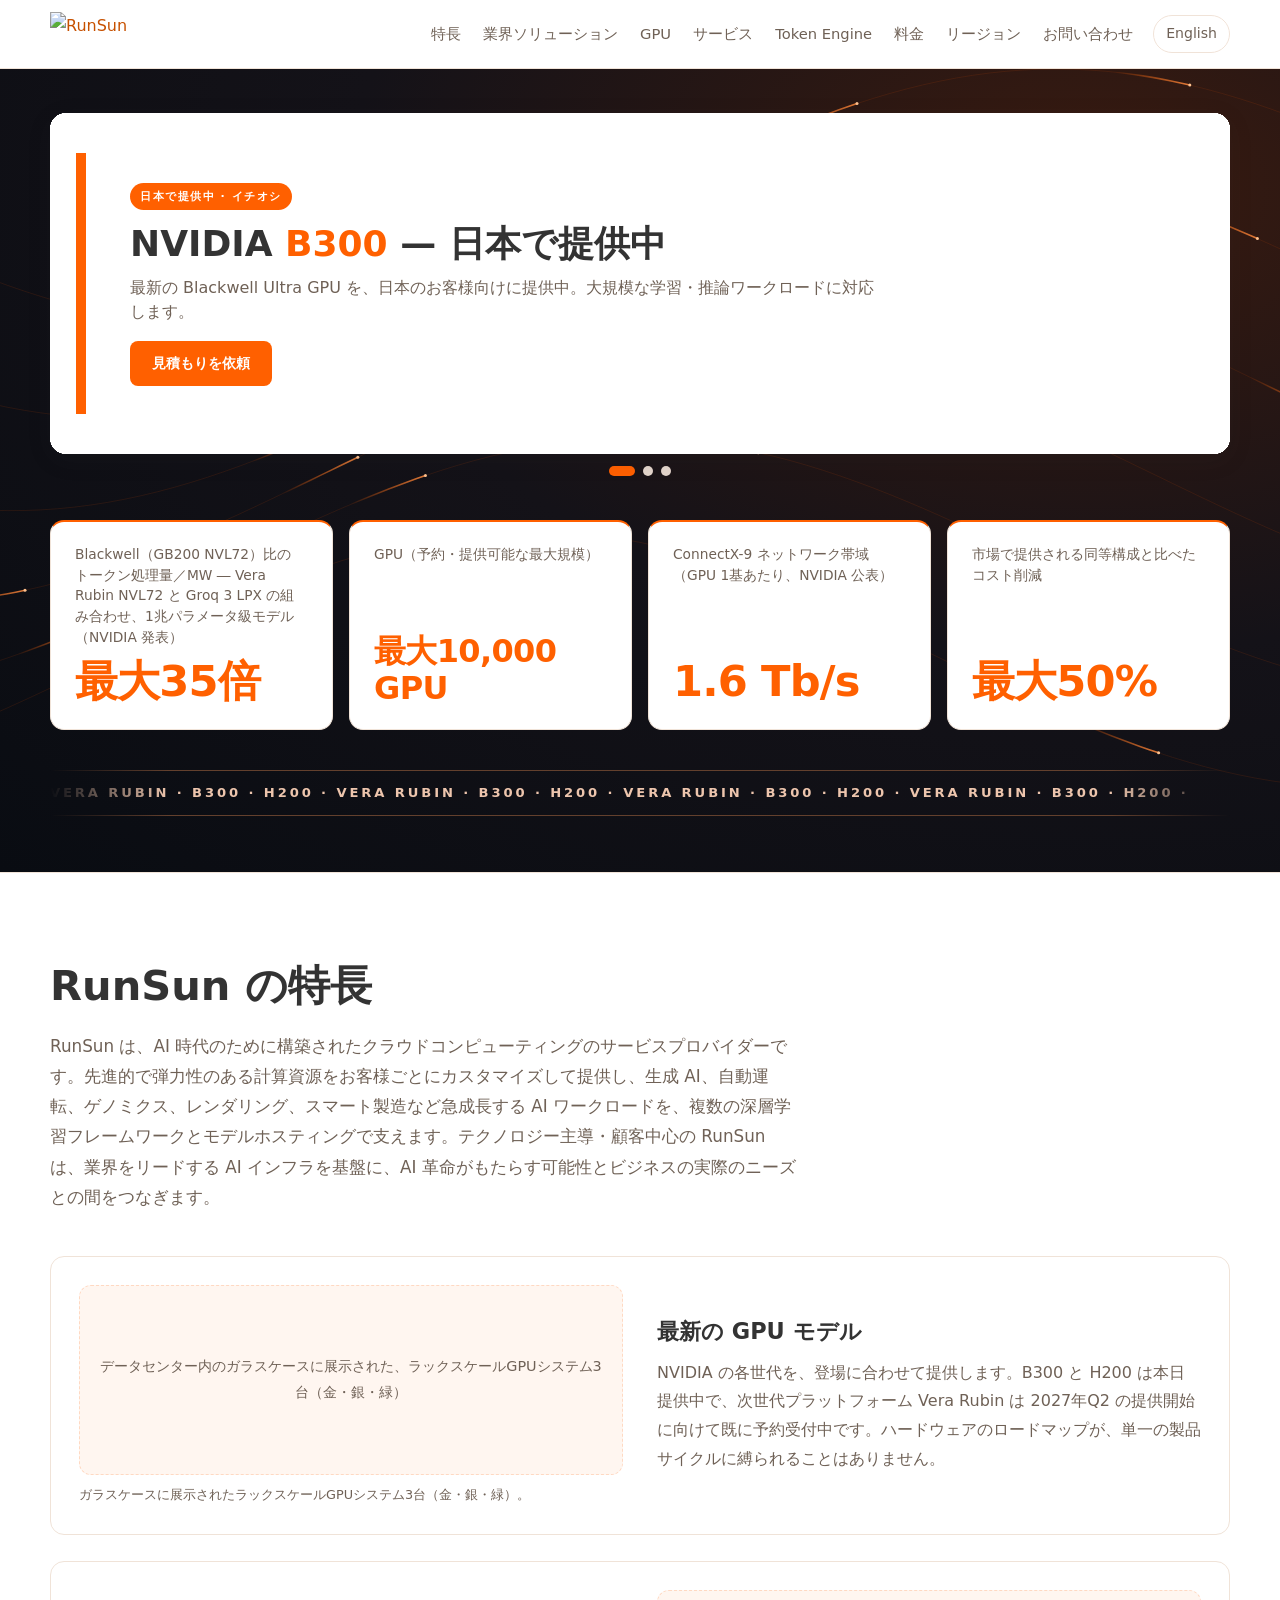
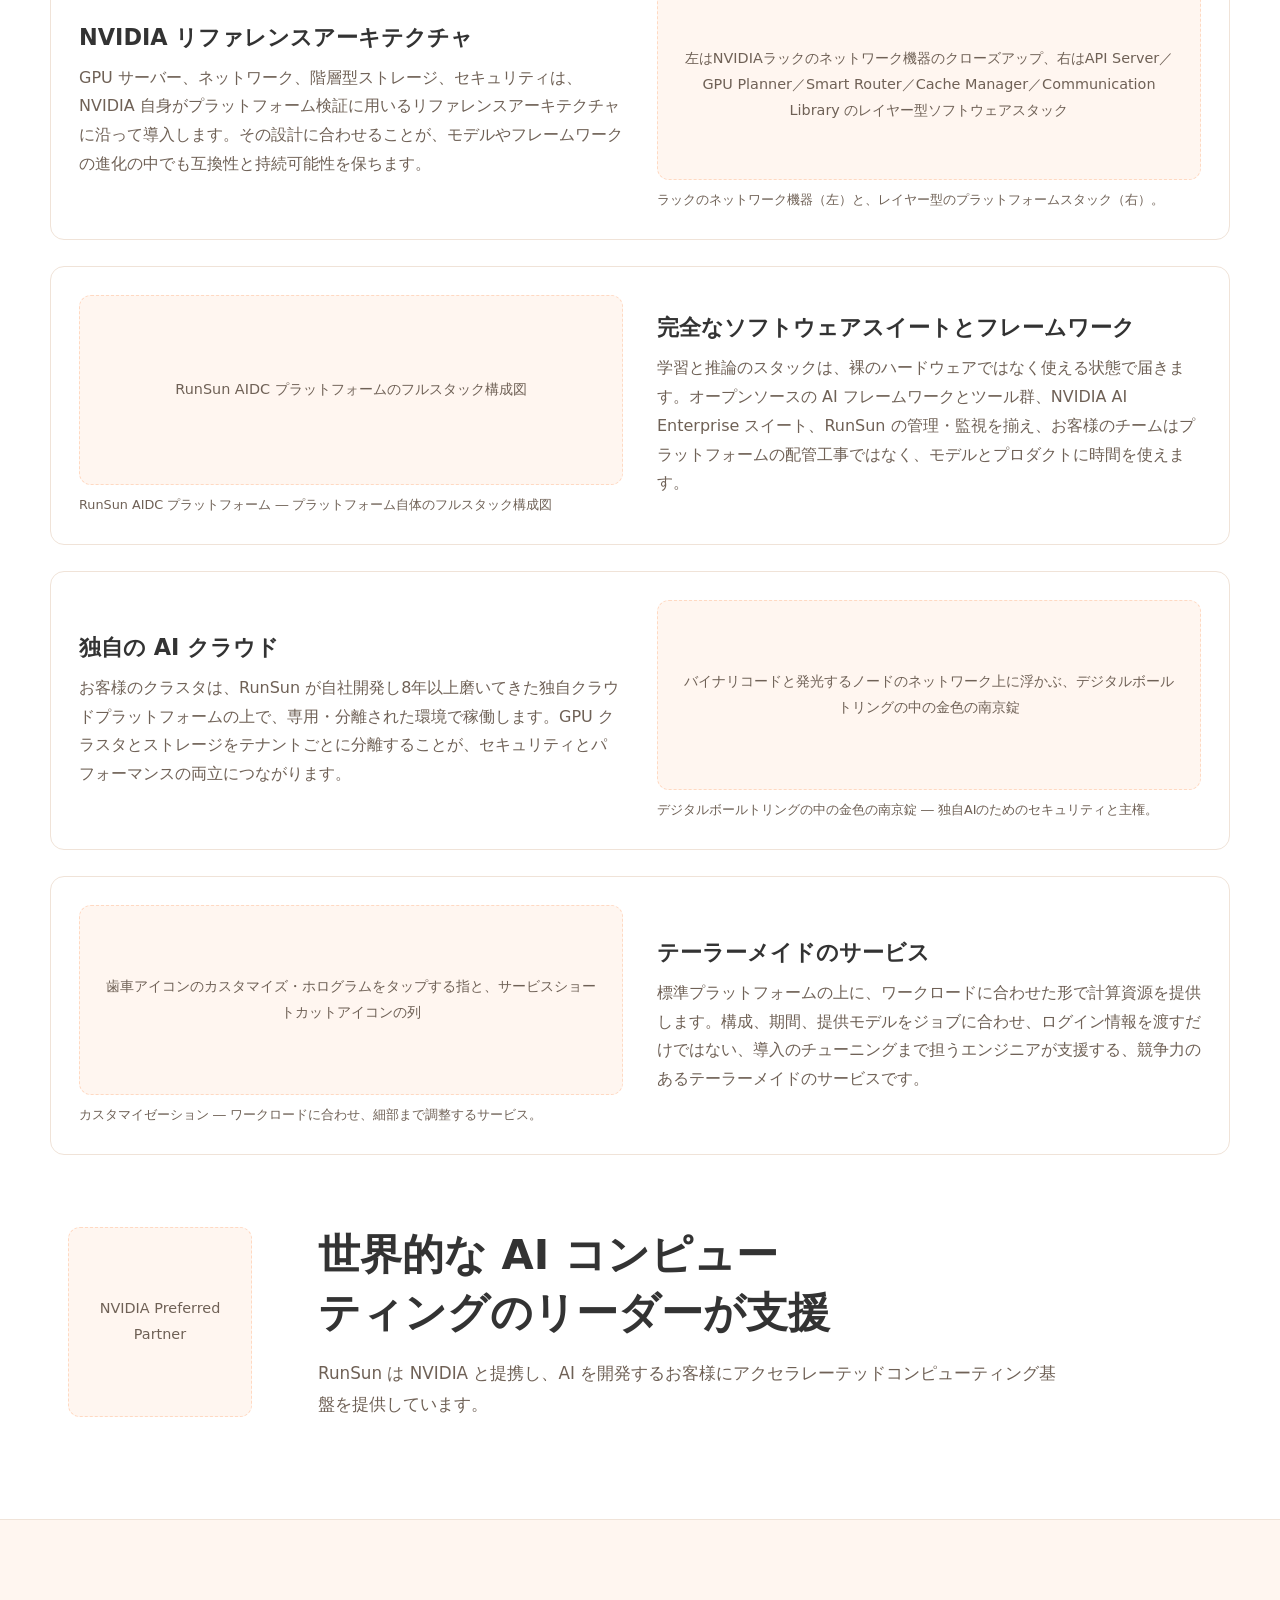
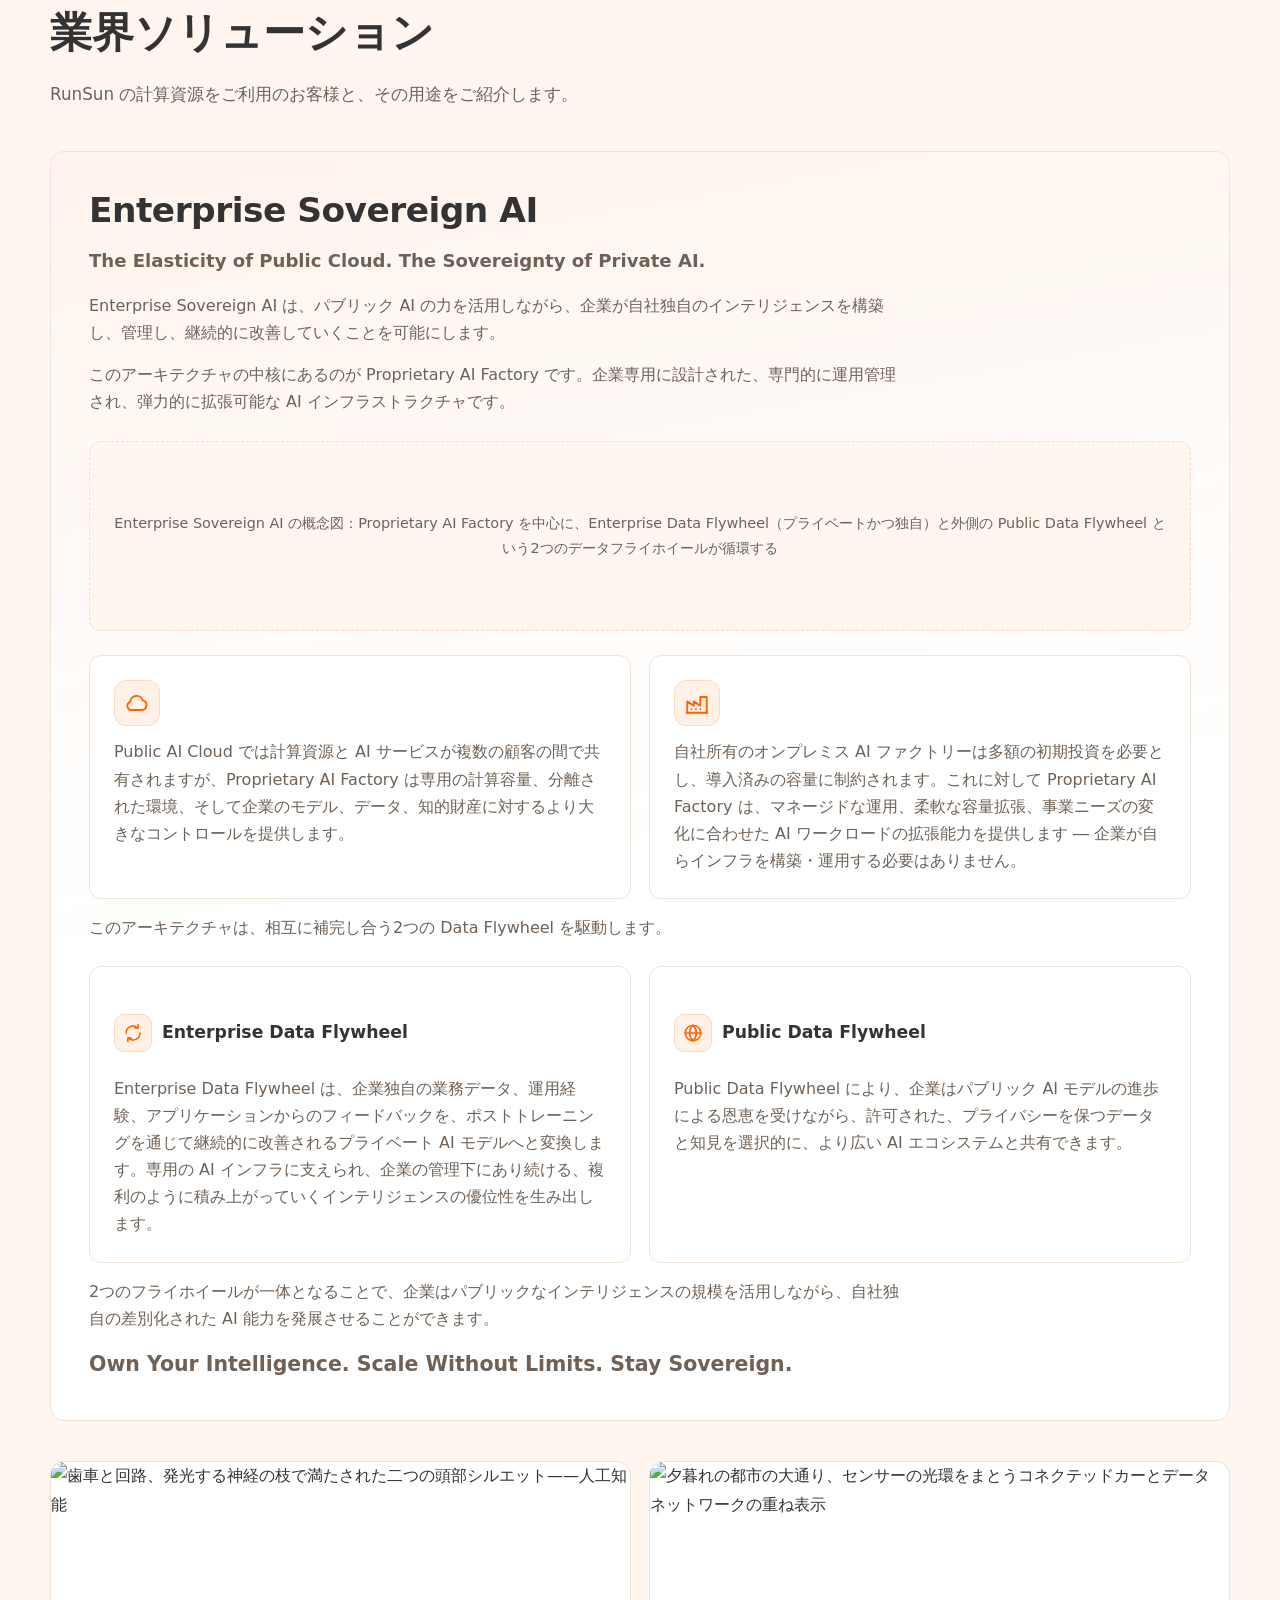
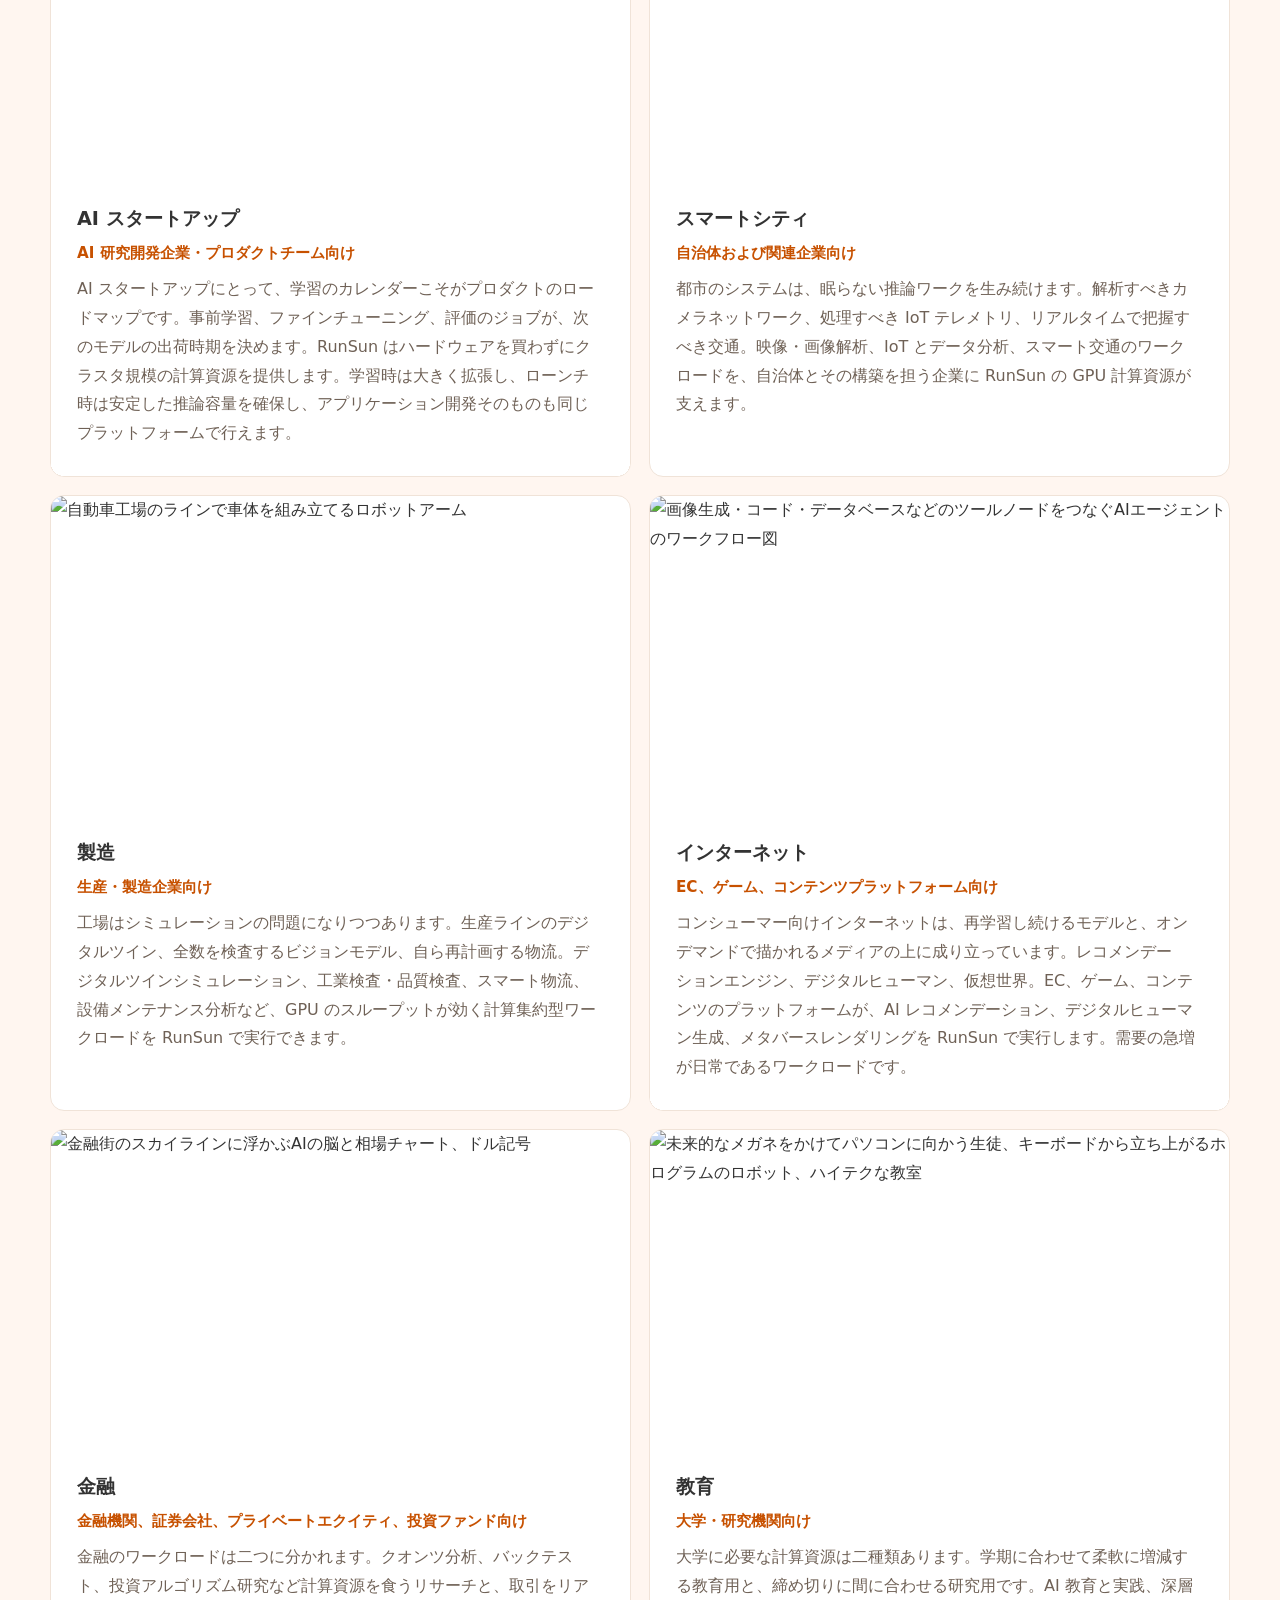
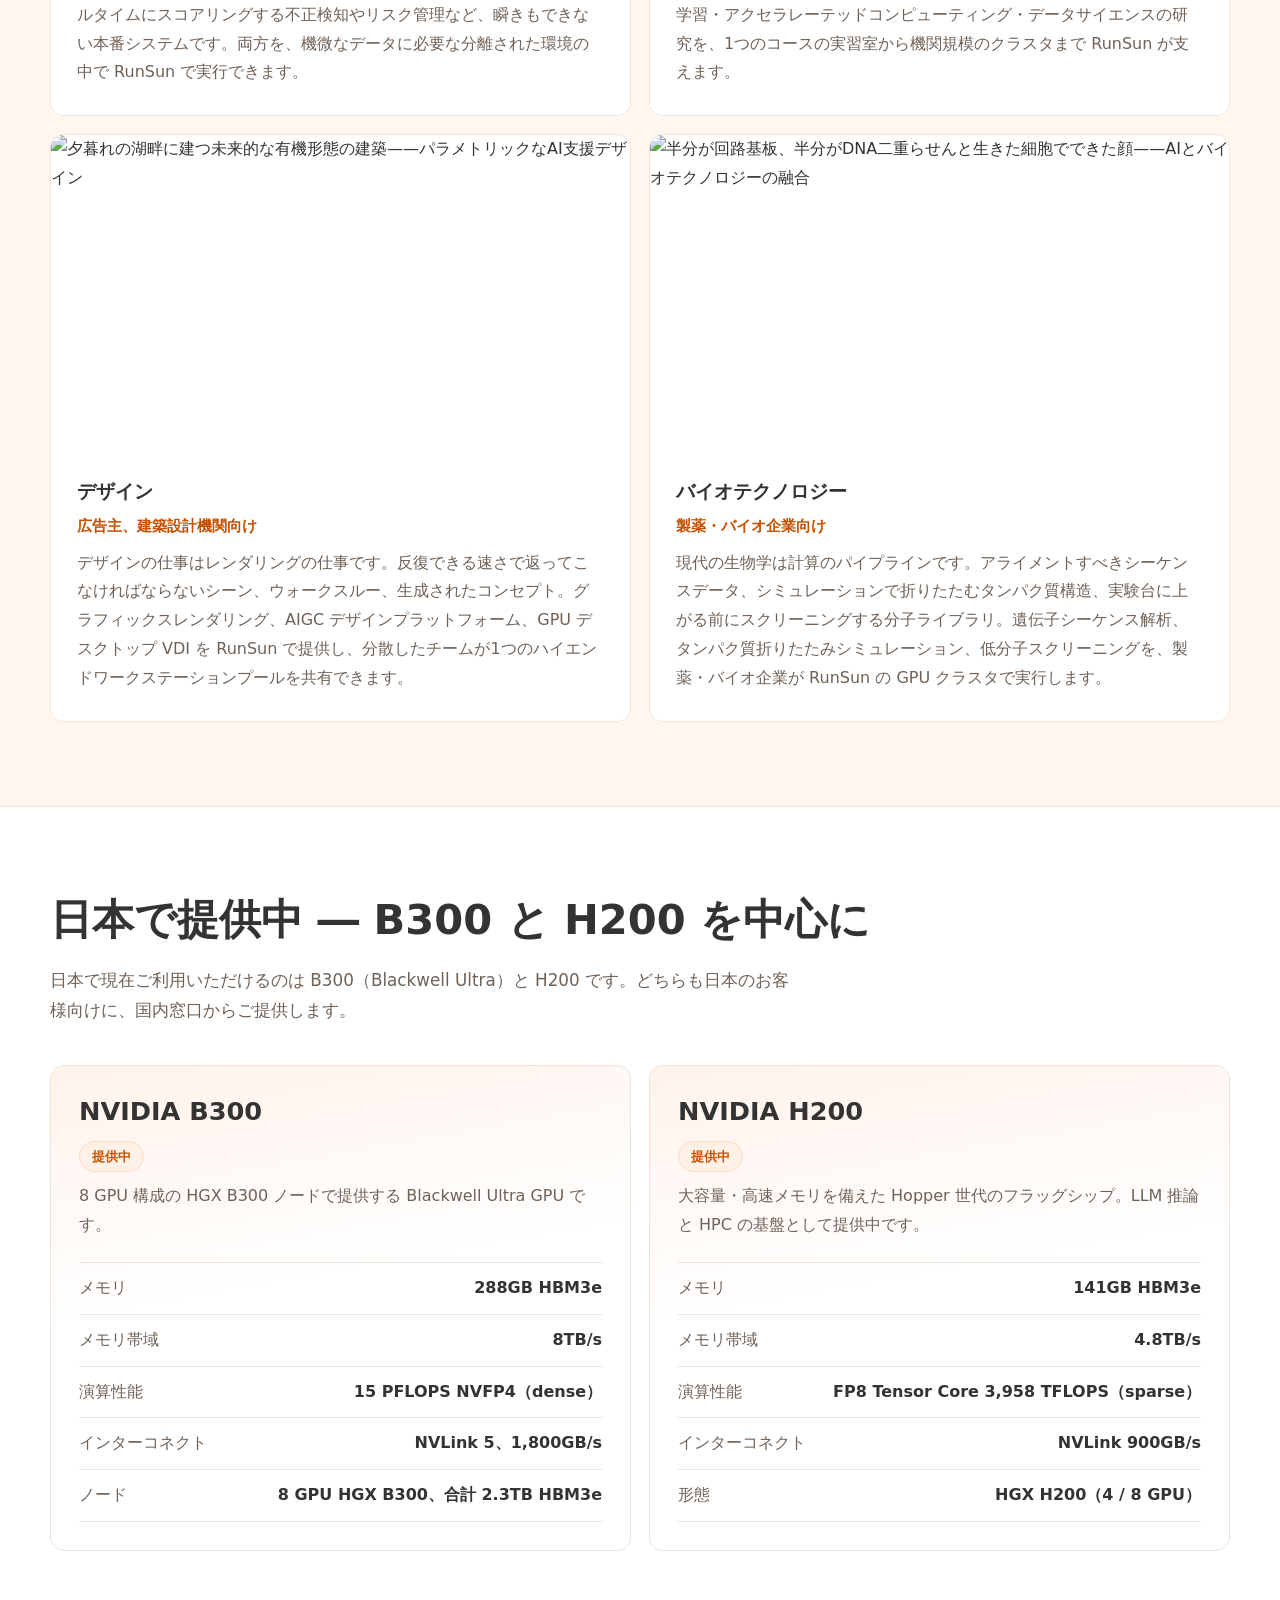
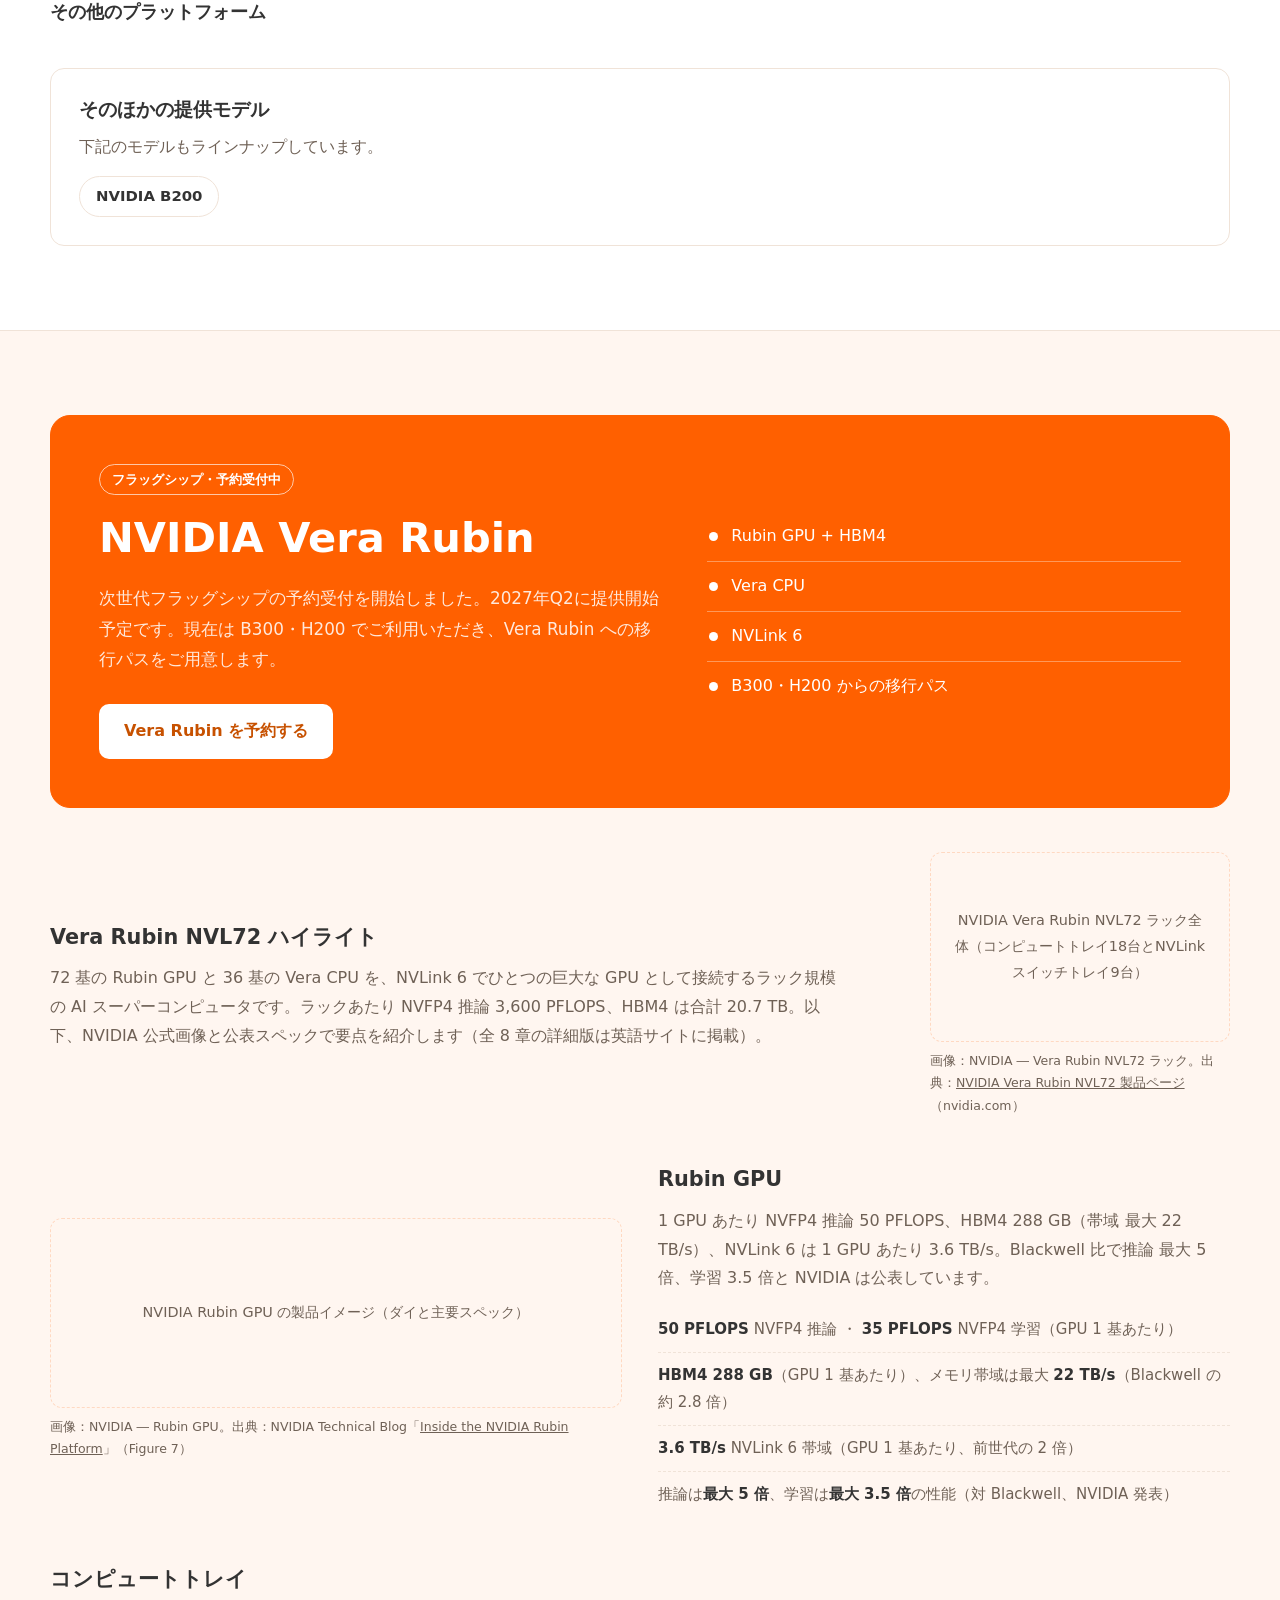
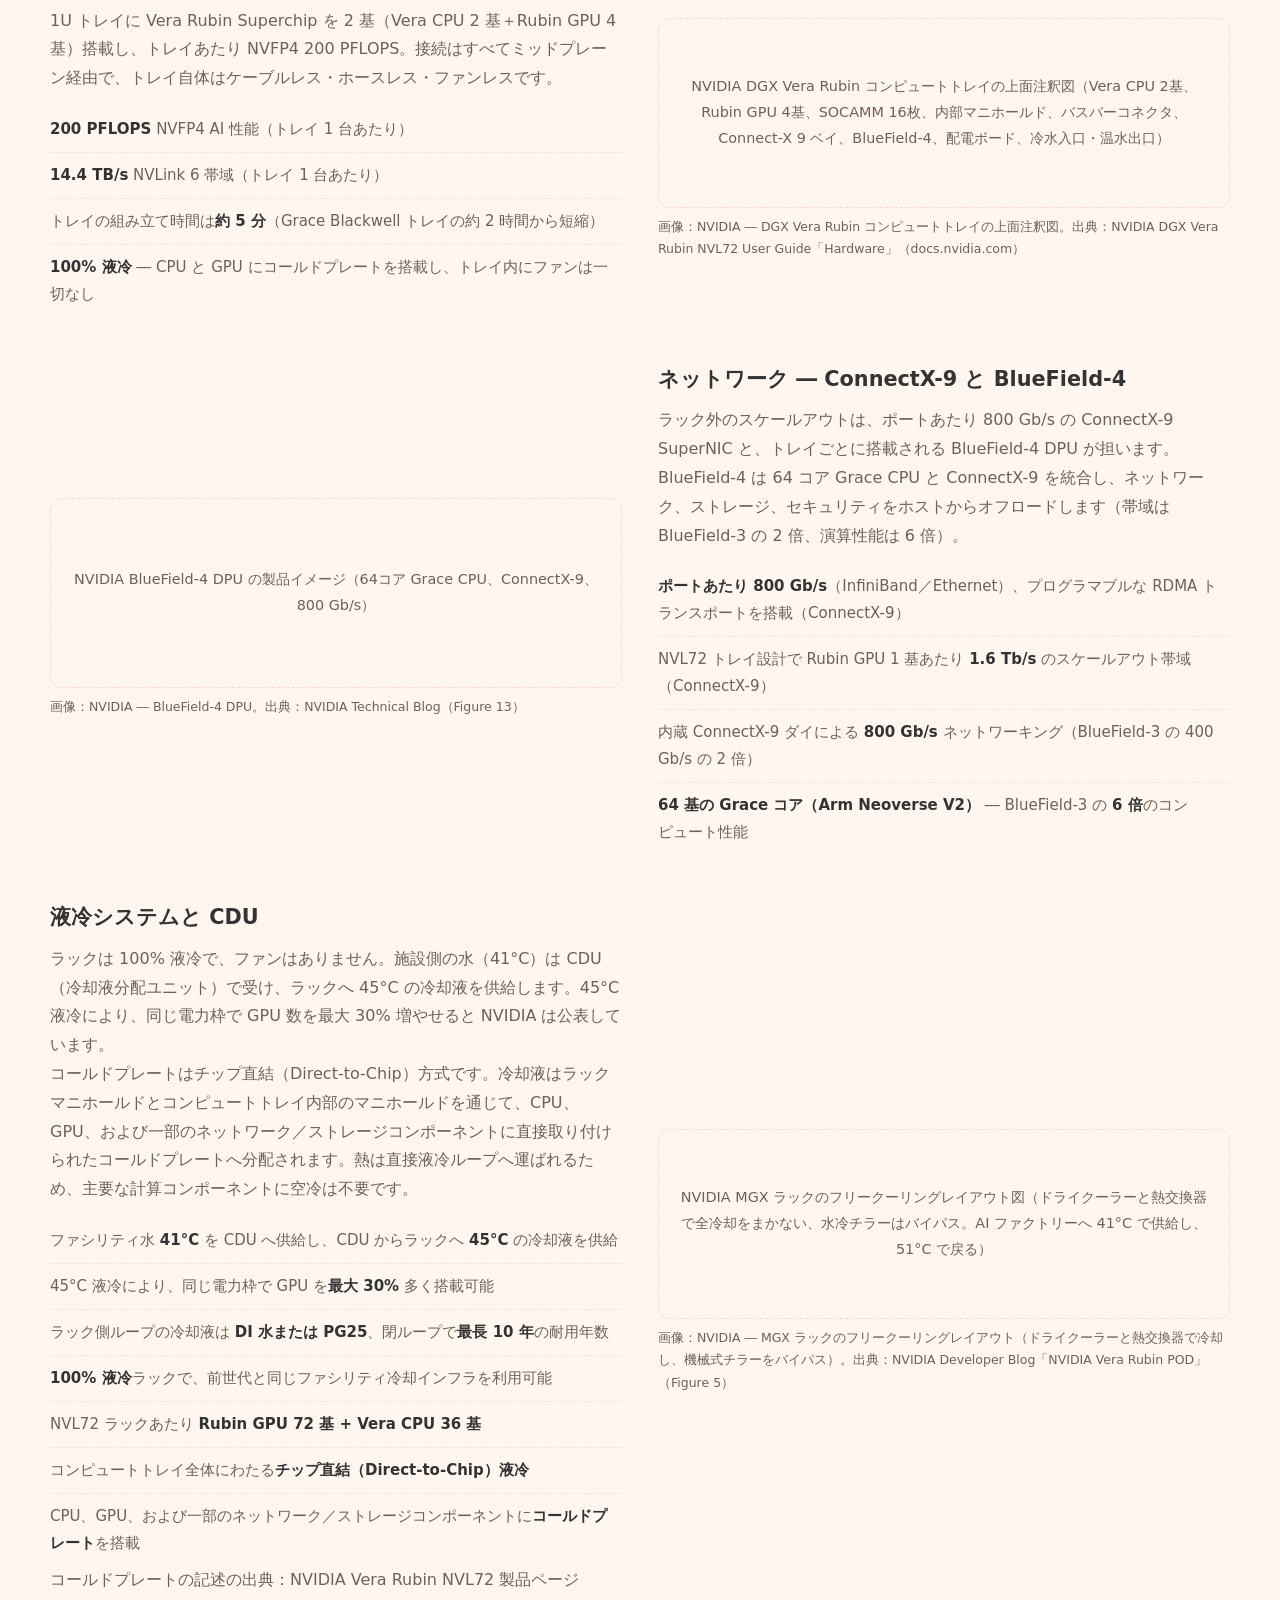
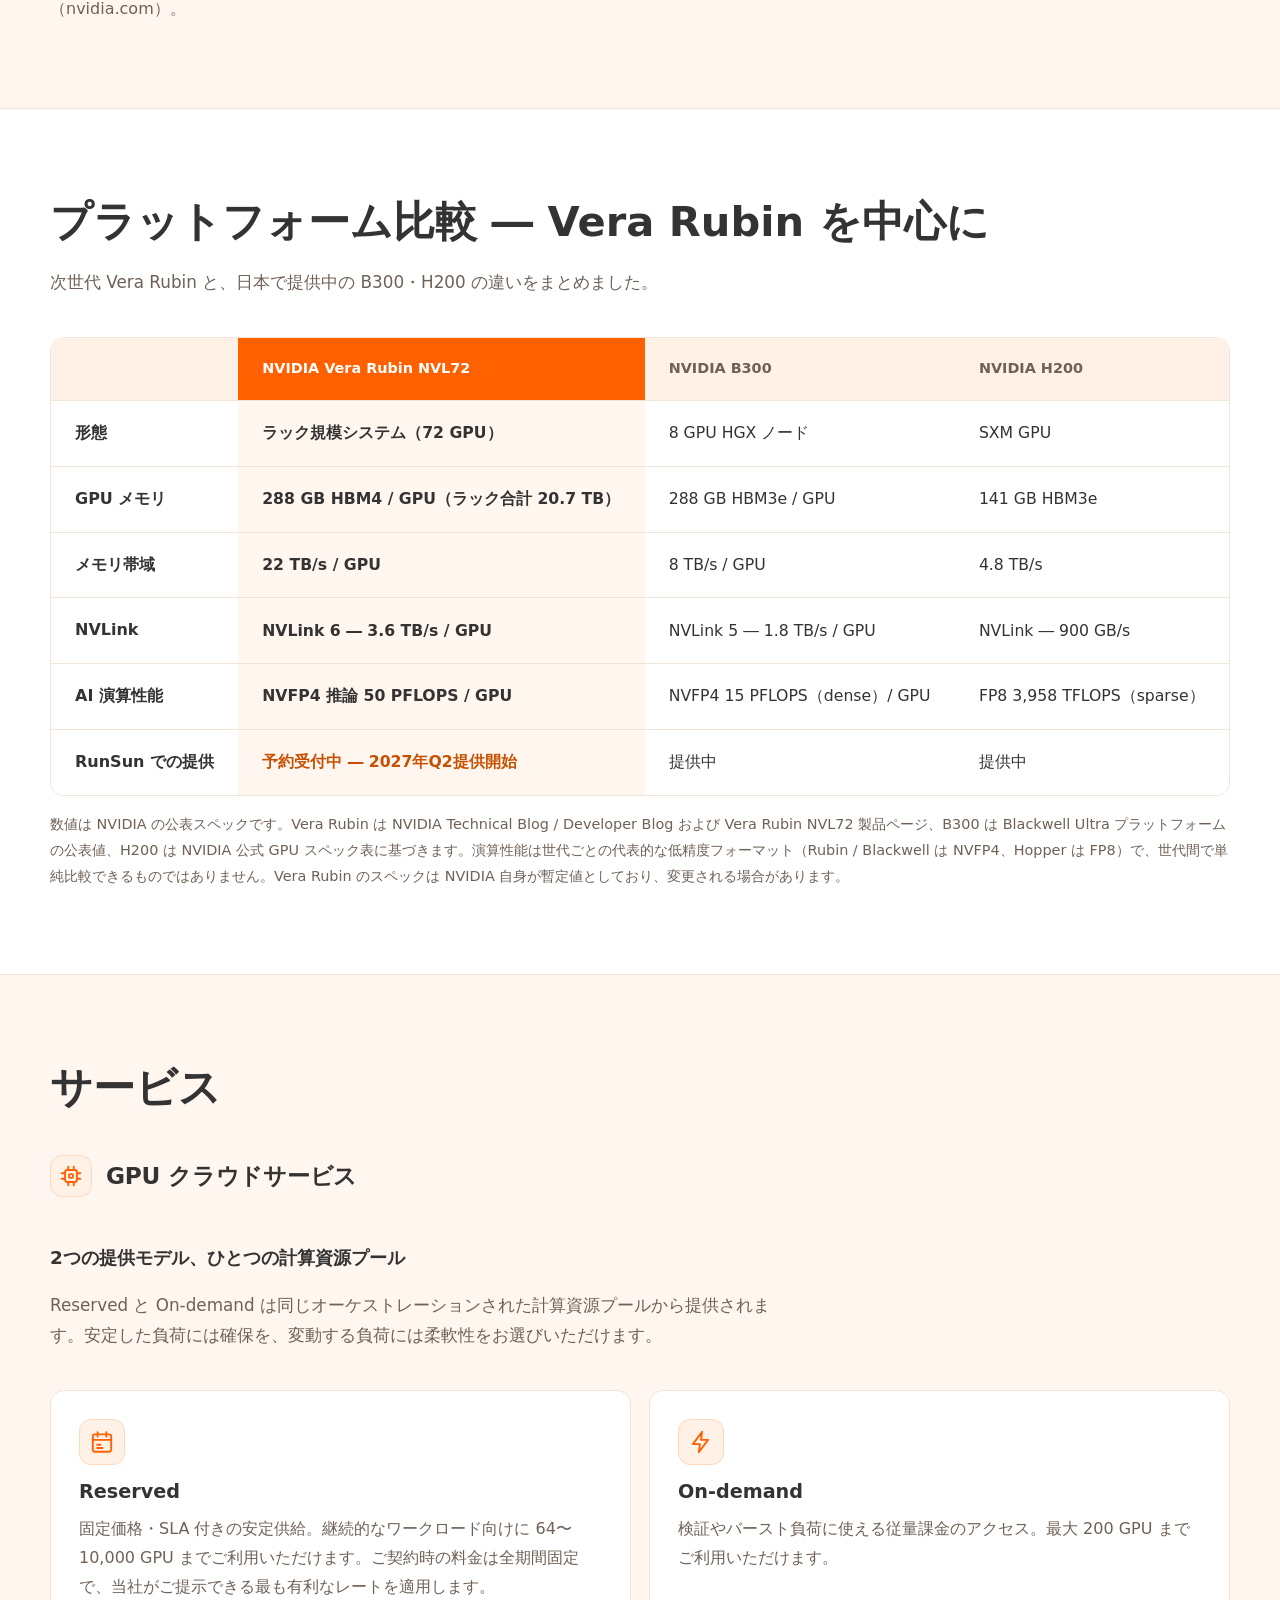
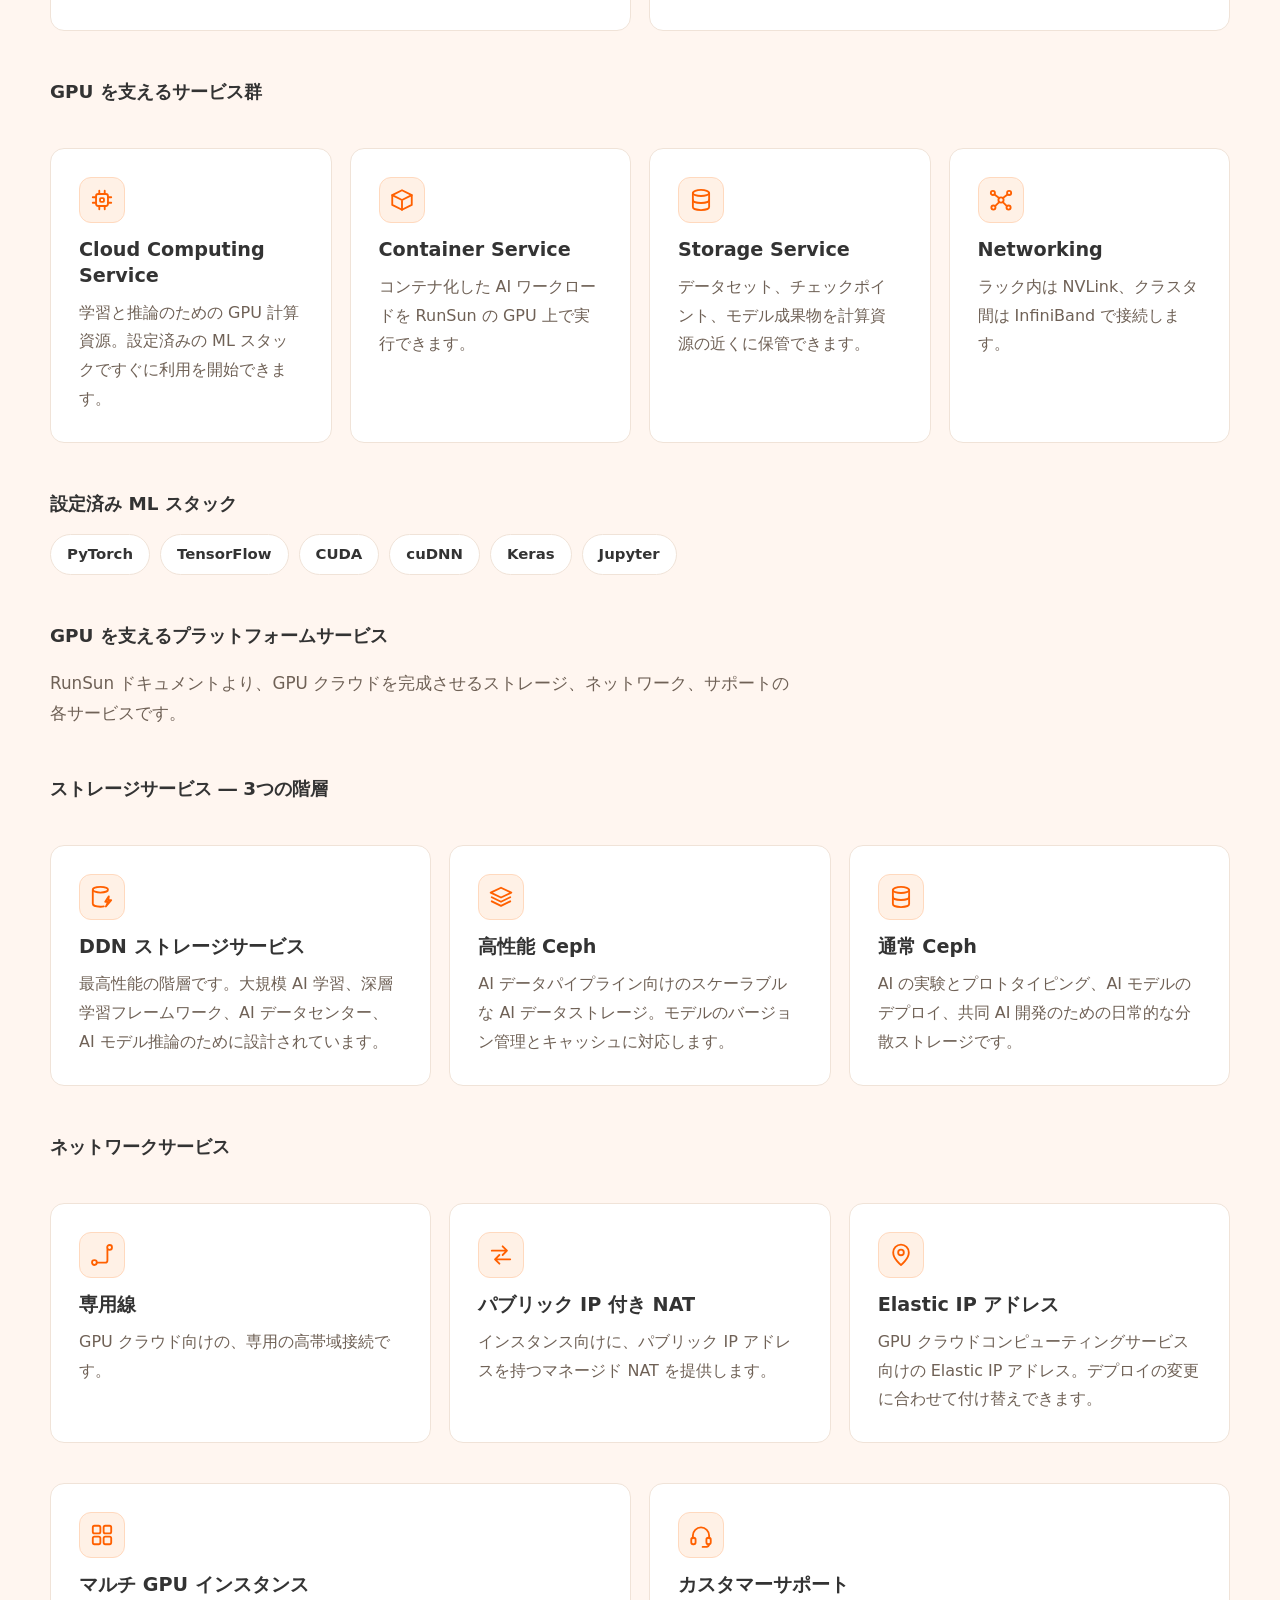
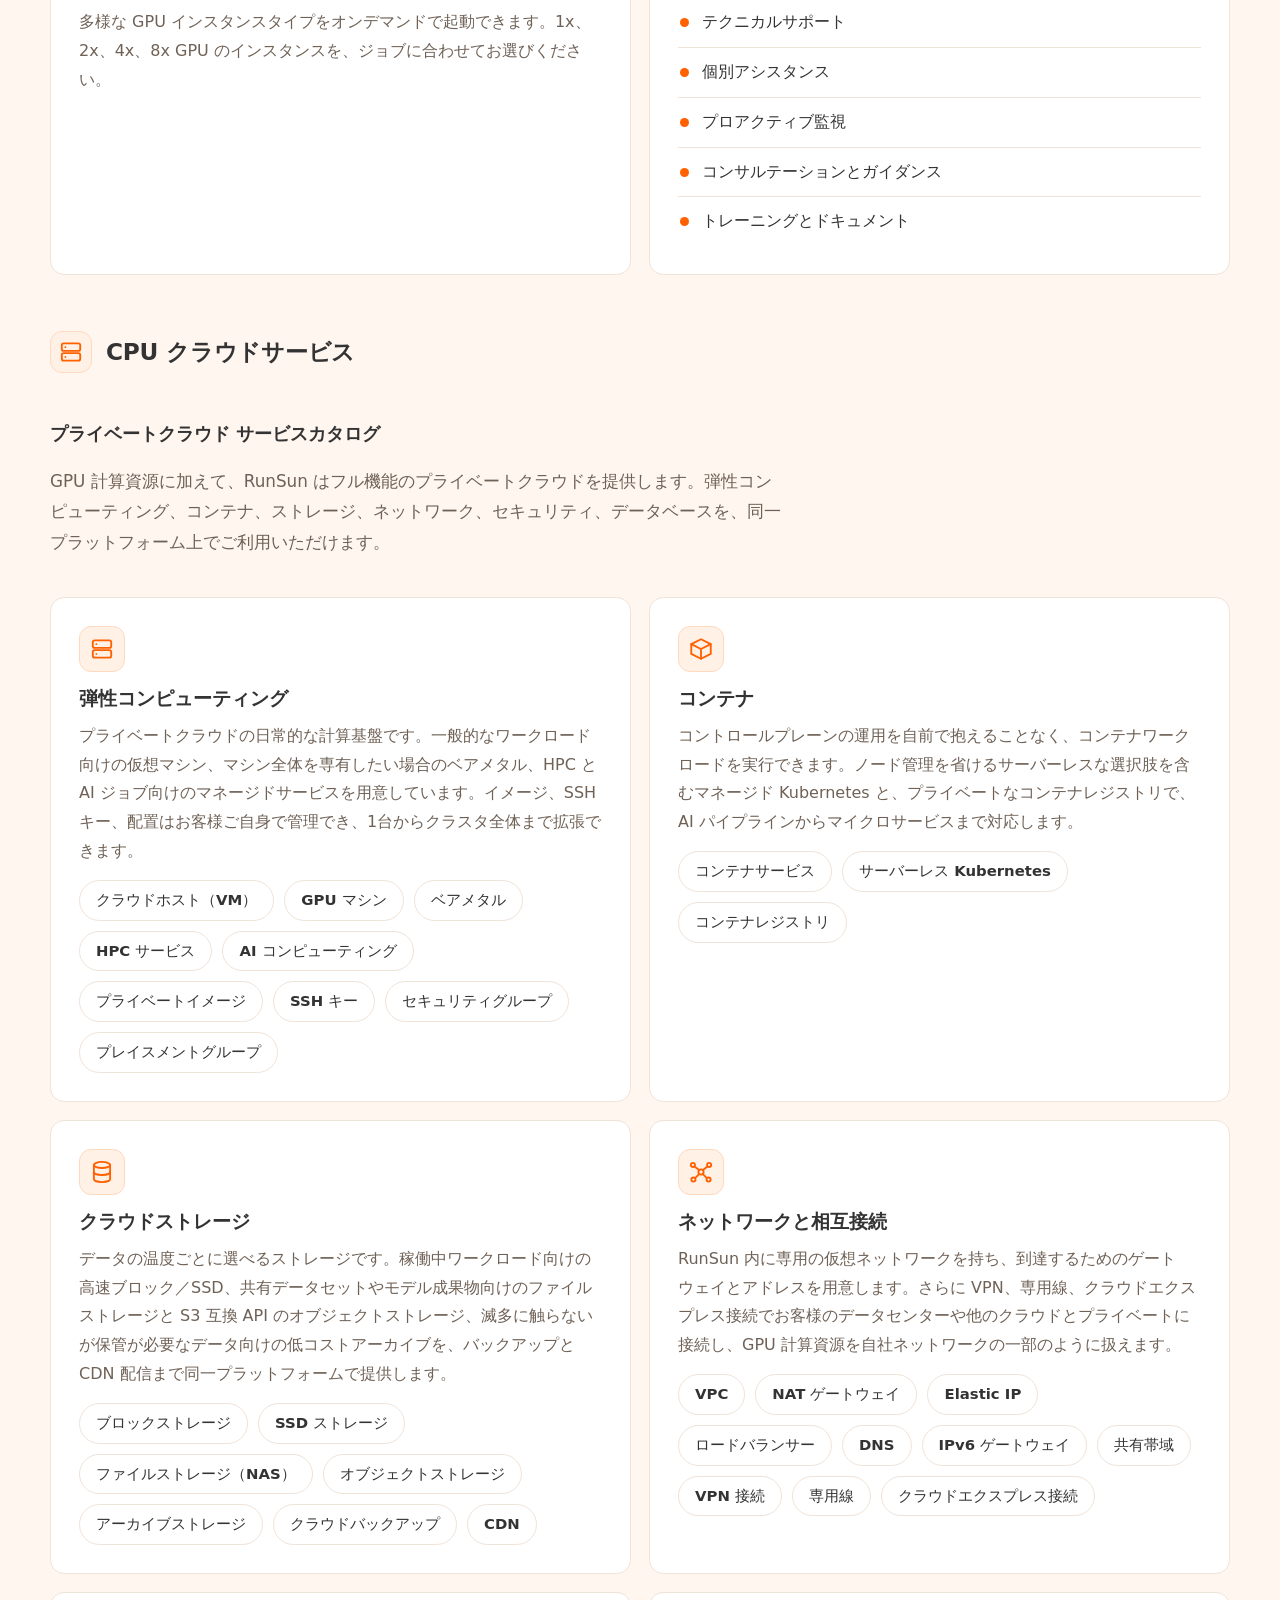
==== site-jp/index.html @ d2177661 "Runsun websites v10: EN + JP full source (HTML/CSS/JS)" ====
<!DOCTYPE html>
<html lang="ja">
<head>
  <meta charset="utf-8">
  <meta name="viewport" content="width=device-width, initial-scale=1">
  <title>RunSun | NVIDIA Vera Rubin・B300・H200 の GPU クラウド</title>
  <meta name="description" content="NVIDIA Vera Rubin（予約受付中・2027年Q2提供開始）を中心とした RunSun の GPU クラウド。B300（Blackwell Ultra）と H200 を日本で提供中。Reserved / On-demand の計算資源と、LLM トークン基盤 Token Engine を提供します。">
  <link rel="stylesheet" href="style.css">
  <script>
    /* Enable the motion layer only when the visitor has not asked for
       reduced motion; script.js reveals the elements this class hides. */
    if (window.matchMedia && !window.matchMedia('(prefers-reduced-motion: reduce)').matches) {
      document.documentElement.classList.add('motion-ok');
    }
  </script>
  <script src="script.js" defer></script>
</head>
<body>
  <a class="skip-link" href="#main">本文へ移動</a>

  <svg width="0" height="0" style="position:absolute" aria-hidden="true" focusable="false">
    <defs>
      <symbol id="ic-gpu" viewBox="0 0 24 24"><rect x="6.5" y="6.5" width="11" height="11" rx="2"/><rect x="10.2" y="10.2" width="3.6" height="3.6" rx="0.8"/><path d="M9.5 6.5V3.5M14.5 6.5V3.5M9.5 20.5v-3M14.5 20.5v-3M6.5 9.5H3.5M6.5 14.5H3.5M20.5 9.5h-3M20.5 14.5h-3"/></symbol>
      <symbol id="ic-calendar" viewBox="0 0 24 24"><rect x="3.5" y="5" width="17" height="16" rx="2"/><path d="M3.5 10h17M8 3v4M16 3v4M7.5 14.5h3M7.5 17.5h5"/></symbol>
      <symbol id="ic-bolt" viewBox="0 0 24 24"><path d="M13 2.5 4.5 14H11l-1 7.5L18.5 10H12z"/></symbol>
      <symbol id="ic-cloud" viewBox="0 0 24 24"><path d="M7 18.5h9.5a4.5 4.5 0 0 0 .9-8.85A6 6 0 0 0 5.7 11.1 3.8 3.8 0 0 0 7 18.5z"/></symbol>
      <symbol id="ic-box" viewBox="0 0 24 24"><path d="M12 3 21 7.5v9L12 21l-9-4.5v-9z"/><path d="M3 7.5 12 12l9-4.5M12 12v9"/></symbol>
      <symbol id="ic-db" viewBox="0 0 24 24"><ellipse cx="12" cy="5.5" rx="7.5" ry="2.8"/><path d="M4.5 5.5v13c0 1.55 3.36 2.8 7.5 2.8s7.5-1.25 7.5-2.8v-13"/><path d="M4.5 12c0 1.55 3.36 2.8 7.5 2.8s7.5-1.25 7.5-2.8"/></symbol>
      <symbol id="ic-db-fast" viewBox="0 0 24 24"><ellipse cx="10.5" cy="5.3" rx="7" ry="2.6"/><path d="M3.5 5.3v13c0 1.5 3.13 2.7 7 2.7 1.15 0 2.24-.1 3.2-.3"/><path d="M18.3 11.4 15 16.4h2.6l-2 4.4 4.9-5.9h-2.7z"/></symbol>
      <symbol id="ic-layers" viewBox="0 0 24 24"><path d="M12 3.5 21.5 8 12 12.5 2.5 8z"/><path d="M3.5 12.2 12 16.4l8.5-4.2"/><path d="M3.5 16 12 20.2 20.5 16"/></symbol>
      <symbol id="ic-nodes" viewBox="0 0 24 24"><circle cx="12" cy="12" r="2.4"/><circle cx="4.5" cy="5.5" r="1.9"/><circle cx="19.5" cy="5.5" r="1.9"/><circle cx="5" cy="19" r="1.9"/><circle cx="19" cy="19" r="1.9"/><path d="M10.2 10.2 6 7M13.8 10.2 18 7M10.3 13.9l-3.5 3.5M13.7 13.9l3.5 3.5"/></symbol>
      <symbol id="ic-route" viewBox="0 0 24 24"><circle cx="5" cy="19" r="2.2"/><circle cx="19" cy="5" r="2.2"/><path d="M7.2 19H15a2 2 0 0 0 2-2V7.2"/></symbol>
      <symbol id="ic-swap" viewBox="0 0 24 24"><path d="M3.5 8h13M13.5 4l4 4-4 4"/><path d="M20.5 16h-13M10.5 12l-4 4 4 4"/></symbol>
      <symbol id="ic-pin" viewBox="0 0 24 24"><path d="M12 21.2S4.8 15.6 4.8 9.6a7.2 7.2 0 1 1 14.4 0c0 6-7.2 11.6-7.2 11.6z"/><circle cx="12" cy="9.6" r="2.6"/></symbol>
      <symbol id="ic-grid" viewBox="0 0 24 24"><rect x="3.5" y="3.5" width="7" height="7" rx="1.5"/><rect x="13.5" y="3.5" width="7" height="7" rx="1.5"/><rect x="3.5" y="13.5" width="7" height="7" rx="1.5"/><rect x="13.5" y="13.5" width="7" height="7" rx="1.5"/></symbol>
      <symbol id="ic-headset" viewBox="0 0 24 24"><path d="M4.5 15v-2.5a7.5 7.5 0 0 1 15 0V15"/><rect x="3" y="14.5" width="4" height="6" rx="1.8"/><rect x="17" y="14.5" width="4" height="6" rx="1.8"/><path d="M19.5 20.5c0 1.7-1.8 2.5-4 2.5h-2"/></symbol>
      <symbol id="ic-server" viewBox="0 0 24 24"><rect x="3.5" y="4" width="17" height="7" rx="1.8"/><rect x="3.5" y="13" width="17" height="7" rx="1.8"/><path d="M6.8 7.5h.01M6.8 16.5h.01"/></symbol>
      <symbol id="ic-shield" viewBox="0 0 24 24"><path d="M12 3 5 5.6v5.2c0 4.6 3 8.4 7 10.2 4-1.8 7-5.6 7-10.2V5.6z"/><path d="M8.8 11.6 11 13.8l4.2-4.4"/></symbol>
      <symbol id="ic-cycle" viewBox="0 0 24 24"><path d="M19.5 12a7.5 7.5 0 0 1-12.6 5.6M4.5 12a7.5 7.5 0 0 1 12.6-5.6"/><path d="M17.6 2.8v3.6h-3.6M6.4 21.2v-3.6h3.6"/></symbol>
      <symbol id="ic-globe" viewBox="0 0 24 24"><circle cx="12" cy="12" r="8.5"/><path d="M3.5 12h17M12 3.5c2.5 2.4 3.7 5.2 3.7 8.5s-1.2 6.1-3.7 8.5c-2.5-2.4-3.7-5.2-3.7-8.5s1.2-6.1 3.7-8.5"/></symbol>
      <symbol id="ic-factory" viewBox="0 0 24 24"><path d="M3 21V10.5l6 4v-4l6 4V6.5h6V21"/><path d="M2.5 21h19M6.8 17.8h.01M11 17.8h.01M15.2 17.8h.01"/></symbol>
    </defs>
  </svg>

  <header class="site-header">
    <div class="wrap header-inner">
      <a class="logo" href="#top"><img class="brand-logo" src="assets/runsun-logo.png" alt="RunSun"></a>

      <button class="menu-toggle" type="button" aria-expanded="false" aria-controls="site-nav">メニュー</button>

      <nav class="site-nav" id="site-nav" aria-label="Main">
        <ul>
          <li><a href="#about">特長</a></li>
          <li><a href="#industries">業界ソリューション</a></li>
          <li><a href="#gpus">GPU</a></li>
          <li><a href="#services">サービス</a></li>
          <li><a href="#token">Token Engine</a></li>
          <li><a href="#pricing">料金</a></li>
          <li><a href="#regions">リージョン</a></li>
          <li><a href="#contact">お問い合わせ</a></li>
        </ul>
      </nav>

      <a class="locale-link" href="https://www.runsuncloud.com/" lang="en" hreflang="en">English</a>
    </div>
  </header>

  <main id="main">
    <!-- Hero: rotating banners -->
    <section class="hero" id="top">
      <div class="wrap">
        <div class="carousel" id="hero-carousel">
          <div class="stage">
            <section class="slide s-jp1 active">
              <div class="inner">
                <span class="badge">日本で提供中 · イチオシ</span>
                <h2>NVIDIA <span>B300</span> — 日本で提供中</h2>
                <p>最新の Blackwell Ultra GPU を、日本のお客様向けに提供中。大規模な学習・推論ワークロードに対応します。</p>
                <a class="cta" href="#contact" data-product="NVIDIA B300">見積もりを依頼</a>
              </div>
            </section>
            <section class="slide s-jp2">
              <div class="inner">
                <span class="badge">日本で提供中 · イチオシ</span>
                <h2>NVIDIA <span>H200</span> — 日本で提供中</h2>
                <p>大容量 HBM を備えた Hopper アーキテクチャの実力派。大規模言語モデルの推論基盤として、日本でもご利用いただけます。</p>
                <a class="cta" href="#contact" data-product="NVIDIA H200">見積もりを依頼</a>
              </div>
            </section>
            <section class="slide s-jp3">
              <div class="inner">
                <span class="badge">国内サポート</span>
                <h2>日本法人が、日本語で支援します</h2>
                <p>東京の日本法人が窓口となり、導入相談から運用まで日本語でサポート。海外プラットフォームを、国内取引の安心感で。</p>
                <div class="firms">
                  <div><b>RUNSUN CLOUD AI 株式会社</b>東京・丸の内（三菱ビル）</div>
                </div>
                <a class="cta" href="#contact">お問い合わせ</a>
              </div>
            </section>
          </div>
          <div class="dots"></div>
        </div>

        <ul class="stats">
          <li class="stat"><span class="stat-note">Blackwell（GB200 NVL72）比のトークン処理量／MW ― Vera Rubin NVL72 と Groq 3 LPX の組み合わせ、1兆パラメータ級モデル（NVIDIA 発表）</span> <strong>最大35倍</strong></li>
          <li class="stat stat-fit"><span class="stat-note">GPU（予約・提供可能な最大規模）</span> <strong>最大10,000 GPU</strong></li>
          <li class="stat"><span class="stat-note">ConnectX-9 ネットワーク帯域（GPU 1基あたり、NVIDIA 公表）</span> <strong>1.6 Tb/s</strong></li>
          <li class="stat"><span class="stat-note">市場で提供される同等構成と比べたコスト削減</span> <strong>最大50%</strong></li>
        </ul>

        <div class="marquee reveal" aria-hidden="true">
          <div class="marquee-track">
            <span>Vera Rubin &middot; B300 &middot; H200 &middot; Vera Rubin &middot; B300 &middot; H200 &middot;</span>
            <span>Vera Rubin &middot; B300 &middot; H200 &middot; Vera Rubin &middot; B300 &middot; H200 &middot;</span>
          </div>
        </div>
      </div>
    </section>

        <!-- About (formerly Why RunSun) -->
    <section class="section" id="about">
      <div class="wrap">
        <h2>RunSun の特長</h2>
        <p class="section-intro">RunSun は、AI 時代のために構築されたクラウドコンピューティングのサービスプロバイダーです。先進的で弾力性のある計算資源をお客様ごとにカスタマイズして提供し、生成 AI、自動運転、ゲノミクス、レンダリング、スマート製造など急成長する AI ワークロードを、複数の深層学習フレームワークとモデルホスティングで支えます。テクノロジー主導・顧客中心の RunSun は、業界をリードする AI インフラを基盤に、AI 革命がもたらす可能性とビジネスの実際のニーズとの間をつなぎます。</p>
        <!-- About 行画像（1・2・4・5 行目）：John / RunSun 提供素材（2026-11-10 差し替え、1600x900 に統一処理）。3 行目は再描画したフルスタック構成図（サービス節でも使用）。 -->
        <div class="about-rows">
          <article class="about-row">
            <figure>
              <img src="assets/about-latest-gpu.jpg" alt="データセンター内のガラスケースに展示された、ラックスケールGPUシステム3台（金・銀・緑）" loading="lazy">
              <figcaption>ガラスケースに展示されたラックスケールGPUシステム3台（金・銀・緑）。</figcaption>
            </figure>
            <div>
              <h3>最新の GPU モデル</h3>
              <p>NVIDIA の各世代を、登場に合わせて提供します。B300 と H200 は本日提供中で、次世代プラットフォーム Vera Rubin は 2027年Q2 の提供開始に向けて既に予約受付中です。ハードウェアのロードマップが、単一の製品サイクルに縛られることはありません。</p>
            </div>
          </article>
          <article class="about-row flip">
            <figure>
              <img src="assets/about-reference-arch.jpg" alt="左はNVIDIAラックのネットワーク機器のクローズアップ、右はAPI Server／GPU Planner／Smart Router／Cache Manager／Communication Library のレイヤー型ソフトウェアスタック" loading="lazy">
              <figcaption>ラックのネットワーク機器（左）と、レイヤー型のプラットフォームスタック（右）。</figcaption>
            </figure>
            <div>
              <h3>NVIDIA リファレンスアーキテクチャ</h3>
              <p>GPU サーバー、ネットワーク、階層型ストレージ、セキュリティは、NVIDIA 自身がプラットフォーム検証に用いるリファレンスアーキテクチャに沿って導入します。その設計に合わせることが、モデルやフレームワークの進化の中でも互換性と持続可能性を保ちます。</p>
            </div>
          </article>
          <article class="about-row">
            <figure>
              <img src="assets/fullstack-diagram.png" alt="RunSun AIDC プラットフォームのフルスタック構成図" loading="lazy">
              <figcaption>RunSun AIDC プラットフォーム ― プラットフォーム自体のフルスタック構成図</figcaption>
            </figure>
            <div>
              <h3>完全なソフトウェアスイートとフレームワーク</h3>
              <p>学習と推論のスタックは、裸のハードウェアではなく使える状態で届きます。オープンソースの AI フレームワークとツール群、NVIDIA AI Enterprise スイート、RunSun の管理・監視を揃え、お客様のチームはプラットフォームの配管工事ではなく、モデルとプロダクトに時間を使えます。</p>
            </div>
          </article>
          <article class="about-row flip">
            <figure>
              <img src="assets/about-proprietary-cloud.jpg" alt="バイナリコードと発光するノードのネットワーク上に浮かぶ、デジタルボールトリングの中の金色の南京錠" loading="lazy">
              <figcaption>デジタルボールトリングの中の金色の南京錠 ― 独自AIのためのセキュリティと主権。</figcaption>
            </figure>
            <div>
              <h3>独自の AI クラウド</h3>
              <p>お客様のクラスタは、RunSun が自社開発し8年以上磨いてきた独自クラウドプラットフォームの上で、専用・分離された環境で稼働します。GPU クラスタとストレージをテナントごとに分離することが、セキュリティとパフォーマンスの両立につながります。</p>
            </div>
          </article>
          <article class="about-row">
            <figure>
              <img src="assets/about-tailored-services.jpg" alt="歯車アイコンのカスタマイズ・ホログラムをタップする指と、サービスショートカットアイコンの列" loading="lazy">
              <figcaption>カスタマイゼーション ― ワークロードに合わせ、細部まで調整するサービス。</figcaption>
            </figure>
            <div>
              <h3>テーラーメイドのサービス</h3>
              <p>標準プラットフォームの上に、ワークロードに合わせた形で計算資源を提供します。構成、期間、提供モデルをジョブに合わせ、ログイン情報を渡すだけではない、導入のチューニングまで担うエンジニアが支援する、競争力のあるテーラーメイドのサービスです。</p>
            </div>
          </article>
        </div>
        <div class="partner-strip">
          <div class="partner-panel">
        <div class="partner-logo">
          <img src="assets/nvidia-preferred-partner.png" alt="NVIDIA Preferred Partner" loading="lazy">
        </div>
        <div>
          <h2>世界的な AI コンピューティングのリーダーが支援</h2>
          <p class="section-intro">RunSun は NVIDIA と提携し、AI を開発するお客様にアクセラレーテッドコンピューティング基盤を提供しています。</p>
        </div>
      </div>
        </div>
      </div>
    </section>

<!-- Industries -->
    <!-- 業界写真：全8点とも John / RunSun 提供素材（2026-11-10 差し替え、1600x1000 に統一処理）。リージョン地図ウォーターマーク：日本 ―「JapanGrey borders」（パブリックドメイン） -->
    <section class="section section-alt" id="industries">
      <div class="wrap">
        <h2>業界ソリューション</h2>
        <p class="section-intro">RunSun の計算資源をご利用のお客様と、その用途をご紹介します。</p>
        <div class="sovereign">
          <h3>Enterprise Sovereign AI</h3>
          <p class="sovereign-tag">The Elasticity of Public Cloud. The Sovereignty of Private AI.</p>
          <p>Enterprise Sovereign AI は、パブリック AI の力を活用しながら、企業が自社独自のインテリジェンスを構築し、管理し、継続的に改善していくことを可能にします。</p>
          <p>このアーキテクチャの中核にあるのが Proprietary AI Factory です。企業専用に設計された、専門的に運用管理され、弾力的に拡張可能な AI インフラストラクチャです。</p>
          <figure class="sovereign-figure">
            <img src="assets/sovereign-ai-flywheels.jpg" alt="Enterprise Sovereign AI の概念図：Proprietary AI Factory を中心に、Enterprise Data Flywheel（プライベートかつ独自）と外側の Public Data Flywheel という2つのデータフライホイールが循環する" loading="lazy">
          </figure>
          <div class="sovereign-grid">
            <div class="sovereign-card">
              <span class="card-icon" aria-hidden="true"><svg viewBox="0 0 24 24"><use href="#ic-cloud"/></svg></span>
              <p>Public AI Cloud では計算資源と AI サービスが複数の顧客の間で共有されますが、Proprietary AI Factory は専用の計算容量、分離された環境、そして企業のモデル、データ、知的財産に対するより大きなコントロールを提供します。</p>
            </div>
            <div class="sovereign-card">
              <span class="card-icon" aria-hidden="true"><svg viewBox="0 0 24 24"><use href="#ic-factory"/></svg></span>
              <p>自社所有のオンプレミス AI ファクトリーは多額の初期投資を必要とし、導入済みの容量に制約されます。これに対して Proprietary AI Factory は、マネージドな運用、柔軟な容量拡張、事業ニーズの変化に合わせた AI ワークロードの拡張能力を提供します ― 企業が自らインフラを構築・運用する必要はありません。</p>
            </div>
          </div>
          <p>このアーキテクチャは、相互に補完し合う2つの Data Flywheel を駆動します。</p>
          <div class="sovereign-grid">
            <div class="sovereign-card">
              <h4><span class="card-icon" aria-hidden="true"><svg viewBox="0 0 24 24"><use href="#ic-cycle"/></svg></span> Enterprise Data Flywheel</h4>
              <p>Enterprise Data Flywheel は、企業独自の業務データ、運用経験、アプリケーションからのフィードバックを、ポストトレーニングを通じて継続的に改善されるプライベート AI モデルへと変換します。専用の AI インフラに支えられ、企業の管理下にあり続ける、複利のように積み上がっていくインテリジェンスの優位性を生み出します。</p>
            </div>
            <div class="sovereign-card">
              <h4><span class="card-icon" aria-hidden="true"><svg viewBox="0 0 24 24"><use href="#ic-globe"/></svg></span> Public Data Flywheel</h4>
              <p>Public Data Flywheel により、企業はパブリック AI モデルの進歩による恩恵を受けながら、許可された、プライバシーを保つデータと知見を選択的に、より広い AI エコシステムと共有できます。</p>
            </div>
          </div>
          <p>2つのフライホイールが一体となることで、企業はパブリックなインテリジェンスの規模を活用しながら、自社独自の差別化された AI 能力を発展させることができます。</p>
          <p class="sovereign-close">Own Your Intelligence. Scale Without Limits. Stay Sovereign.</p>
        </div>
        <div class="card-grid cols-2">
          <article class="card media-card">
            <img src="assets/industry-ai-startups.jpg" alt="歯車と回路、発光する神経の枝で満たされた二つの頭部シルエット——人工知能" loading="lazy">
            <div class="card-body">
              <h3>AI スタートアップ</h3>
              <p class="card-kicker">AI 研究開発企業・プロダクトチーム向け</p>
              <p>AI スタートアップにとって、学習のカレンダーこそがプロダクトのロードマップです。事前学習、ファインチューニング、評価のジョブが、次のモデルの出荷時期を決めます。RunSun はハードウェアを買わずにクラスタ規模の計算資源を提供します。学習時は大きく拡張し、ローンチ時は安定した推論容量を確保し、アプリケーション開発そのものも同じプラットフォームで行えます。</p>
            </div>
          </article>
          <article class="card media-card">
            <img src="assets/industry-smart-city.jpg" alt="夕暮れの都市の大通り、センサーの光環をまとうコネクテッドカーとデータネットワークの重ね表示" loading="lazy">
            <div class="card-body">
              <h3>スマートシティ</h3>
              <p class="card-kicker">自治体および関連企業向け</p>
              <p>都市のシステムは、眠らない推論ワークを生み続けます。解析すべきカメラネットワーク、処理すべき IoT テレメトリ、リアルタイムで把握すべき交通。映像・画像解析、IoT とデータ分析、スマート交通のワークロードを、自治体とその構築を担う企業に RunSun の GPU 計算資源が支えます。</p>
            </div>
          </article>
          <article class="card media-card">
            <img src="assets/industry-manufacturing.jpg" alt="自動車工場のラインで車体を組み立てるロボットアーム" loading="lazy">
            <div class="card-body">
              <h3>製造</h3>
              <p class="card-kicker">生産・製造企業向け</p>
              <p>工場はシミュレーションの問題になりつつあります。生産ラインのデジタルツイン、全数を検査するビジョンモデル、自ら再計画する物流。デジタルツインシミュレーション、工業検査・品質検査、スマート物流、設備メンテナンス分析など、GPU のスループットが効く計算集約型ワークロードを RunSun で実行できます。</p>
            </div>
          </article>
          <article class="card media-card">
            <img src="assets/industry-internet.jpg" alt="画像生成・コード・データベースなどのツールノードをつなぐAIエージェントのワークフロー図" loading="lazy">
            <div class="card-body">
              <h3>インターネット</h3>
              <p class="card-kicker">EC、ゲーム、コンテンツプラットフォーム向け</p>
              <p>コンシューマー向けインターネットは、再学習し続けるモデルと、オンデマンドで描かれるメディアの上に成り立っています。レコメンデーションエンジン、デジタルヒューマン、仮想世界。EC、ゲーム、コンテンツのプラットフォームが、AI レコメンデーション、デジタルヒューマン生成、メタバースレンダリングを RunSun で実行します。需要の急増が日常であるワークロードです。</p>
            </div>
          </article>
          <article class="card media-card">
            <img src="assets/industry-finance.jpg" alt="金融街のスカイラインに浮かぶAIの脳と相場チャート、ドル記号" loading="lazy">
            <div class="card-body">
              <h3>金融</h3>
              <p class="card-kicker">金融機関、証券会社、プライベートエクイティ、投資ファンド向け</p>
              <p>金融のワークロードは二つに分かれます。クオンツ分析、バックテスト、投資アルゴリズム研究など計算資源を食うリサーチと、取引をリアルタイムにスコアリングする不正検知やリスク管理など、瞬きもできない本番システムです。両方を、機微なデータに必要な分離された環境の中で RunSun で実行できます。</p>
            </div>
          </article>
          <article class="card media-card">
            <img src="assets/industry-education.jpg" alt="未来的なメガネをかけてパソコンに向かう生徒、キーボードから立ち上がるホログラムのロボット、ハイテクな教室" loading="lazy">
            <div class="card-body">
              <h3>教育</h3>
              <p class="card-kicker">大学・研究機関向け</p>
              <p>大学に必要な計算資源は二種類あります。学期に合わせて柔軟に増減する教育用と、締め切りに間に合わせる研究用です。AI 教育と実践、深層学習・アクセラレーテッドコンピューティング・データサイエンスの研究を、1つのコースの実習室から機関規模のクラスタまで RunSun が支えます。</p>
            </div>
          </article>
          <article class="card media-card">
            <img src="assets/industry-design.jpg" alt="夕暮れの湖畔に建つ未来的な有機形態の建築——パラメトリックなAI支援デザイン" loading="lazy">
            <div class="card-body">
              <h3>デザイン</h3>
              <p class="card-kicker">広告主、建築設計機関向け</p>
              <p>デザインの仕事はレンダリングの仕事です。反復できる速さで返ってこなければならないシーン、ウォークスルー、生成されたコンセプト。グラフィックスレンダリング、AIGC デザインプラットフォーム、GPU デスクトップ VDI を RunSun で提供し、分散したチームが1つのハイエンドワークステーションプールを共有できます。</p>
            </div>
          </article>
          <article class="card media-card">
            <img src="assets/industry-biotech.jpg" alt="半分が回路基板、半分がDNA二重らせんと生きた細胞でできた顔——AIとバイオテクノロジーの融合" loading="lazy">
            <div class="card-body">
              <h3>バイオテクノロジー</h3>
              <p class="card-kicker">製薬・バイオ企業向け</p>
              <p>現代の生物学は計算のパイプラインです。アライメントすべきシーケンスデータ、シミュレーションで折りたたむタンパク質構造、実験台に上がる前にスクリーニングする分子ライブラリ。遺伝子シーケンス解析、タンパク質折りたたみシミュレーション、低分子スクリーニングを、製薬・バイオ企業が RunSun の GPU クラスタで実行します。</p>
            </div>
          </article>
        </div>
      </div>
    </section>

    <!-- Flagship GPUs: B300 and H200 first for Japan -->
    <section class="section" id="gpus">
      <div class="wrap">
        <h2>日本で提供中 ― B300 と H200 を中心に</h2>
        <p class="section-intro">日本で現在ご利用いただけるのは B300（Blackwell Ultra）と H200 です。どちらも日本のお客様向けに、国内窓口からご提供します。</p>
        <div class="card-grid cols-2">
          <article class="card card-flagship">
            <h3>NVIDIA B300</h3>
            <p class="status-line"><span class="status-tag status-available">提供中</span></p>
            <p>8 GPU 構成の HGX B300 ノードで提供する Blackwell Ultra GPU です。</p>
            <dl class="specs">
              <div><dt>メモリ</dt><dd>288GB HBM3e</dd></div>
              <div><dt>メモリ帯域</dt><dd>8TB/s</dd></div>
              <div><dt>演算性能</dt><dd>15 PFLOPS NVFP4（dense）</dd></div>
              <div><dt>インターコネクト</dt><dd>NVLink 5、1,800GB/s</dd></div>
              <div><dt>ノード</dt><dd>8 GPU HGX B300、合計 2.3TB HBM3e</dd></div>
            </dl>
          </article>
          <article class="card card-flagship">
            <h3>NVIDIA H200</h3>
            <p class="status-line"><span class="status-tag status-available">提供中</span></p>
            <p>大容量・高速メモリを備えた Hopper 世代のフラッグシップ。LLM 推論と HPC の基盤として提供中です。</p>
            <dl class="specs">
              <div><dt>メモリ</dt><dd>141GB HBM3e</dd></div>
              <div><dt>メモリ帯域</dt><dd>4.8TB/s</dd></div>
              <div><dt>演算性能</dt><dd>FP8 Tensor Core 3,958 TFLOPS（sparse）</dd></div>
              <div><dt>インターコネクト</dt><dd>NVLink 900GB/s</dd></div>
              <div><dt>形態</dt><dd>HGX H200（4 / 8 GPU）</dd></div>
            </dl>
          </article>
        </div>
        <h3 class="subhead">その他のプラットフォーム</h3>
        <div class="card-grid cols-1">
          <article class="card">
            <h3>そのほかの提供モデル</h3>
            <p>下記のモデルもラインナップしています。</p>
            <ul class="chips">
              <li>NVIDIA B200</li>
            </ul>
          </article>
        </div>
      </div>
    </section>

    <!-- Vera Rubin -->
    <section class="section section-alt" id="vera-rubin">
      <div class="wrap">
        <div class="rubin-panel">
          <div>
            <span class="badge">フラッグシップ・予約受付中</span>
            <h2>NVIDIA Vera Rubin</h2>
            <p class="section-intro">次世代フラッグシップの予約受付を開始しました。2027年Q2に提供開始予定です。現在は B300・H200 でご利用いただき、Vera Rubin への移行パスをご用意します。</p>
            <div class="btn-group">
              <a class="btn btn-primary" href="#contact" data-product="NVIDIA Vera Rubin（予約）">Vera Rubin を予約する</a>
            </div>
          </div>
          <ul class="tick-list">
            <li>Rubin GPU + HBM4</li>
            <li>Vera CPU</li>
            <li>NVLink 6</li>
            <li>B300・H200 からの移行パス</li>
          </ul>
        </div>

        <div class="vr-block vr-top">
          <div class="vr-top-copy">
            <h3>Vera Rubin NVL72 ハイライト</h3>
            <p>72 基の Rubin GPU と 36 基の Vera CPU を、NVLink 6 でひとつの巨大な GPU として接続するラック規模の AI スーパーコンピュータです。ラックあたり NVFP4 推論 3,600 PFLOPS、HBM4 は合計 20.7 TB。以下、NVIDIA 公式画像と公表スペックで要点を紹介します（全 8 章の詳細版は英語サイトに掲載）。</p>
          </div>
          <figure>
            <img src="assets/vera-rubin-nvl72-rack.jpg" alt="NVIDIA Vera Rubin NVL72 ラック全体（コンピュートトレイ18台とNVLinkスイッチトレイ9台）" loading="lazy">
            <figcaption>画像：NVIDIA ― Vera Rubin NVL72 ラック。出典：<a href="https://www.nvidia.com/en-us/data-center/vera-rubin-nvl72/">NVIDIA Vera Rubin NVL72 製品ページ</a>（nvidia.com）</figcaption>
          </figure>
        </div>

        <div class="vr-block vr-grid">
          <figure>
            <img src="assets/rubin-gpu.png" alt="NVIDIA Rubin GPU の製品イメージ（ダイと主要スペック）" loading="lazy">
            <figcaption>画像：NVIDIA ― Rubin GPU。出典：NVIDIA Technical Blog「<a href="https://developer.nvidia.com/blog/inside-the-nvidia-rubin-platform-six-new-chips-one-ai-supercomputer/">Inside the NVIDIA Rubin Platform</a>」（Figure 7）</figcaption>
          </figure>
          <div>
            <h3>Rubin GPU</h3>
            <p>1 GPU あたり NVFP4 推論 50 PFLOPS、HBM4 288 GB（帯域 最大 22 TB/s）、NVLink 6 は 1 GPU あたり 3.6 TB/s。Blackwell 比で推論 最大 5 倍、学習 3.5 倍と NVIDIA は公表しています。</p>
            <ul class="vr-specs">
              <li><b>50 PFLOPS</b> NVFP4 推論 ・ <b>35 PFLOPS</b> NVFP4 学習（GPU 1 基あたり）</li>
              <li><b>HBM4 288 GB</b>（GPU 1 基あたり）、メモリ帯域は最大 <b>22 TB/s</b>（Blackwell の約 2.8 倍）</li>
              <li><b>3.6 TB/s</b> NVLink 6 帯域（GPU 1 基あたり、前世代の 2 倍）</li>
              <li>推論は<b>最大 5 倍</b>、学習は<b>最大 3.5 倍</b>の性能（対 Blackwell、NVIDIA 発表）</li>
            </ul>
          </div>
        </div>

        <div class="vr-block vr-grid">
          <div>
            <h3>コンピュートトレイ</h3>
            <p>1U トレイに Vera Rubin Superchip を 2 基（Vera CPU 2 基＋Rubin GPU 4 基）搭載し、トレイあたり NVFP4 200 PFLOPS。接続はすべてミッドプレーン経由で、トレイ自体はケーブルレス・ホースレス・ファンレスです。</p>
            <ul class="vr-specs">
              <li><b>200 PFLOPS</b> NVFP4 AI 性能（トレイ 1 台あたり）</li>
              <li><b>14.4 TB/s</b> NVLink 6 帯域（トレイ 1 台あたり）</li>
              <li>トレイの組み立て時間は<b>約 5 分</b>（Grace Blackwell トレイの約 2 時間から短縮）</li>
              <li><b>100% 液冷</b> ― CPU と GPU にコールドプレートを搭載し、トレイ内にファンは一切なし</li>
            </ul>
          </div>
          <figure>
            <img src="assets/compute-tray.webp" alt="NVIDIA DGX Vera Rubin コンピュートトレイの上面注釈図（Vera CPU 2基、Rubin GPU 4基、SOCAMM 16枚、内部マニホールド、バスバーコネクタ、Connect-X 9 ベイ、BlueField-4、配電ボード、冷水入口・温水出口）" loading="lazy">
            <figcaption>画像：NVIDIA ― DGX Vera Rubin コンピュートトレイの上面注釈図。出典：NVIDIA DGX Vera Rubin NVL72 User Guide「Hardware」（docs.nvidia.com）</figcaption>
          </figure>
        </div>

        <div class="vr-block vr-grid">
          <figure>
            <img src="assets/bluefield-4.webp" alt="NVIDIA BlueField-4 DPU の製品イメージ（64コア Grace CPU、ConnectX-9、800 Gb/s）" loading="lazy">
            <figcaption>画像：NVIDIA ― BlueField-4 DPU。出典：NVIDIA Technical Blog（Figure 13）</figcaption>
          </figure>
          <div>
            <h3>ネットワーク ― ConnectX-9 と BlueField-4</h3>
            <p>ラック外のスケールアウトは、ポートあたり 800 Gb/s の ConnectX-9 SuperNIC と、トレイごとに搭載される BlueField-4 DPU が担います。BlueField-4 は 64 コア Grace CPU と ConnectX-9 を統合し、ネットワーク、ストレージ、セキュリティをホストからオフロードします（帯域は BlueField-3 の 2 倍、演算性能は 6 倍）。</p>
            <ul class="vr-specs">
              <li><b>ポートあたり 800 Gb/s</b>（InfiniBand／Ethernet）、プログラマブルな RDMA トランスポートを搭載（ConnectX-9）</li>
              <li>NVL72 トレイ設計で Rubin GPU 1 基あたり <b>1.6 Tb/s</b> のスケールアウト帯域（ConnectX-9）</li>
              <li>内蔵 ConnectX-9 ダイによる <b>800 Gb/s</b> ネットワーキング（BlueField-3 の 400 Gb/s の 2 倍）</li>
              <li><b>64 基の Grace コア（Arm Neoverse V2）</b> ― BlueField-3 の <b>6 倍</b>のコンピュート性能</li>
            </ul>
          </div>
        </div>

        <div class="vr-block vr-grid">
          <div>
            <h3>液冷システムと CDU</h3>
            <p>ラックは 100% 液冷で、ファンはありません。施設側の水（41°C）は CDU（冷却液分配ユニット）で受け、ラックへ 45°C の冷却液を供給します。45°C 液冷により、同じ電力枠で GPU 数を最大 30% 増やせると NVIDIA は公表しています。</p>
            <p>コールドプレートはチップ直結（Direct-to-Chip）方式です。冷却液はラックマニホールドとコンピュートトレイ内部のマニホールドを通じて、CPU、GPU、および一部のネットワーク／ストレージコンポーネントに直接取り付けられたコールドプレートへ分配されます。熱は直接液冷ループへ運ばれるため、主要な計算コンポーネントに空冷は不要です。</p>
            <ul class="vr-specs">
              <li>ファシリティ水 <b>41°C</b> を CDU へ供給し、CDU からラックへ <b>45°C</b> の冷却液を供給</li>
              <li>45°C 液冷により、同じ電力枠で GPU を<b>最大 30%</b> 多く搭載可能</li>
              <li>ラック側ループの冷却液は <b>DI 水または PG25</b>、閉ループで<b>最長 10 年</b>の耐用年数</li>
              <li><b>100% 液冷</b>ラックで、前世代と同じファシリティ冷却インフラを利用可能</li>
              <li>NVL72 ラックあたり <b>Rubin GPU 72 基 + Vera CPU 36 基</b></li>
              <li>コンピュートトレイ全体にわたる<b>チップ直結（Direct-to-Chip）液冷</b></li>
              <li>CPU、GPU、および一部のネットワーク／ストレージコンポーネントに<b>コールドプレート</b>を搭載</li>
            </ul>
            <p class="src">コールドプレートの記述の出典：NVIDIA Vera Rubin NVL72 製品ページ（nvidia.com）。</p>
          </div>
          <figure>
            <img src="assets/mgx-cooling-layout.webp" alt="NVIDIA MGX ラックのフリークーリングレイアウト図（ドライクーラーと熱交換器で全冷却をまかない、水冷チラーはバイパス。AI ファクトリーへ 41°C で供給し、51°C で戻る）" loading="lazy">
            <figcaption>画像：NVIDIA ― MGX ラックのフリークーリングレイアウト（ドライクーラーと熱交換器で冷却し、機械式チラーをバイパス）。出典：NVIDIA Developer Blog「NVIDIA Vera Rubin POD」（Figure 5）</figcaption>
          </figure>
        </div>
      </div>
    </section>

    <!-- Platform comparison -->
    <section class="section" id="compare">
      <div class="wrap">
        <h2>プラットフォーム比較 ― Vera Rubin を中心に</h2>
        <p class="section-intro">次世代 Vera Rubin と、日本で提供中の B300・H200 の違いをまとめました。</p>
        <div class="table-scroll" tabindex="0" role="region" aria-label="GPU プラットフォーム比較表">
          <table class="price-table compare-table">
            <thead>
              <tr>
                <th scope="col"></th>
                <th scope="col" class="hl">NVIDIA Vera Rubin NVL72</th>
                <th scope="col">NVIDIA B300</th>
                <th scope="col">NVIDIA H200</th>
              </tr>
            </thead>
            <tbody>
              <tr>
                <th scope="row">形態</th>
                <td class="hl">ラック規模システム（72 GPU）</td>
                <td>8 GPU HGX ノード</td>
                <td>SXM GPU</td>
              </tr>
              <tr>
                <th scope="row">GPU メモリ</th>
                <td class="hl">288 GB HBM4 / GPU（ラック合計 20.7 TB）</td>
                <td>288 GB HBM3e / GPU</td>
                <td>141 GB HBM3e</td>
              </tr>
              <tr>
                <th scope="row">メモリ帯域</th>
                <td class="hl">22 TB/s / GPU</td>
                <td>8 TB/s / GPU</td>
                <td>4.8 TB/s</td>
              </tr>
              <tr>
                <th scope="row">NVLink</th>
                <td class="hl">NVLink 6 ― 3.6 TB/s / GPU</td>
                <td>NVLink 5 ― 1.8 TB/s / GPU</td>
                <td>NVLink ― 900 GB/s</td>
              </tr>
              <tr>
                <th scope="row">AI 演算性能</th>
                <td class="hl">NVFP4 推論 50 PFLOPS / GPU</td>
                <td>NVFP4 15 PFLOPS（dense）/ GPU</td>
                <td>FP8 3,958 TFLOPS（sparse）</td>
              </tr>
              <tr>
                <th scope="row">RunSun での提供</th>
                <td class="hl"><span class="status-live">予約受付中 ― 2027年Q2提供開始</span></td>
                <td>提供中</td>
                <td>提供中</td>
              </tr>
            </tbody>
          </table>
        </div>
        <p class="footnote">数値は NVIDIA の公表スペックです。Vera Rubin は NVIDIA Technical Blog / Developer Blog および Vera Rubin NVL72 製品ページ、B300 は Blackwell Ultra プラットフォームの公表値、H200 は NVIDIA 公式 GPU スペック表に基づきます。演算性能は世代ごとの代表的な低精度フォーマット（Rubin / Blackwell は NVFP4、Hopper は FP8）で、世代間で単純比較できるものではありません。Vera Rubin のスペックは NVIDIA 自身が暫定値としており、変更される場合があります。</p>
      </div>
    </section>

        <!-- Services (Service Models + Products + Platform, merged) -->
    <section class="section section-alt" id="services">
      <div class="wrap">
        <h2>サービス</h2>
        <h3 class="services-part first"><span class="card-icon" aria-hidden="true"><svg viewBox="0 0 24 24"><use href="#ic-gpu"/></svg></span>GPU クラウドサービス</h3>
        <h3 class="subhead">2つの提供モデル、ひとつの計算資源プール</h3>
        <p class="section-intro">Reserved と On-demand は同じオーケストレーションされた計算資源プールから提供されます。安定した負荷には確保を、変動する負荷には柔軟性をお選びいただけます。</p>
        <div class="card-grid cols-2">
          <article class="card">
                        <span class="card-icon" aria-hidden="true"><svg viewBox="0 0 24 24"><use href="#ic-calendar"/></svg></span>
            <h3>Reserved</h3>
            <p>固定価格・SLA 付きの安定供給。継続的なワークロード向けに 64〜10,000 GPU までご利用いただけます。ご契約時の料金は全期間固定で、当社がご提示できる最も有利なレートを適用します。</p>
          </article>
          <article class="card">
                        <span class="card-icon" aria-hidden="true"><svg viewBox="0 0 24 24"><use href="#ic-bolt"/></svg></span>
            <h3>On-demand</h3>
            <p>検証やバースト負荷に使える従量課金のアクセス。最大 200 GPU までご利用いただけます。</p>
          </article>
        </div>
      
        <h3 class="subhead">GPU を支えるサービス群</h3>
        <div class="card-grid cols-4">
          <article class="card">
                        <span class="card-icon" aria-hidden="true"><svg viewBox="0 0 24 24"><use href="#ic-gpu"/></svg></span>
            <h3>Cloud Computing Service</h3>
            <p>学習と推論のための GPU 計算資源。設定済みの ML スタックですぐに利用を開始できます。</p>
          </article>
          <article class="card">
                        <span class="card-icon" aria-hidden="true"><svg viewBox="0 0 24 24"><use href="#ic-box"/></svg></span>
            <h3>Container Service</h3>
            <p>コンテナ化した AI ワークロードを RunSun の GPU 上で実行できます。</p>
          </article>
          <article class="card">
                        <span class="card-icon" aria-hidden="true"><svg viewBox="0 0 24 24"><use href="#ic-db"/></svg></span>
            <h3>Storage Service</h3>
            <p>データセット、チェックポイント、モデル成果物を計算資源の近くに保管できます。</p>
          </article>
          <article class="card">
                        <span class="card-icon" aria-hidden="true"><svg viewBox="0 0 24 24"><use href="#ic-nodes"/></svg></span>
            <h3>Networking</h3>
            <p>ラック内は NVLink、クラスタ間は InfiniBand で接続します。</p>
          </article>
        </div>
        <h3 class="subhead">設定済み ML スタック</h3>
        <ul class="chips">
          <li>PyTorch</li>
          <li>TensorFlow</li>
          <li>CUDA</li>
          <li>cuDNN</li>
          <li>Keras</li>
          <li>Jupyter</li>
        </ul>
      
        <h3 class="subhead">GPU を支えるプラットフォームサービス</h3>
        <p class="section-intro">RunSun ドキュメントより、GPU クラウドを完成させるストレージ、ネットワーク、サポートの各サービスです。</p>

        <h3 class="subhead">ストレージサービス ― 3つの階層</h3>
        <div class="card-grid cols-3">
          <article class="card">
                        <span class="card-icon" aria-hidden="true"><svg viewBox="0 0 24 24"><use href="#ic-db-fast"/></svg></span>
            <h3>DDN ストレージサービス</h3>
            <p>最高性能の階層です。大規模 AI 学習、深層学習フレームワーク、AI データセンター、AI モデル推論のために設計されています。</p>
          </article>
          <article class="card">
                        <span class="card-icon" aria-hidden="true"><svg viewBox="0 0 24 24"><use href="#ic-layers"/></svg></span>
            <h3>高性能 Ceph</h3>
            <p>AI データパイプライン向けのスケーラブルな AI データストレージ。モデルのバージョン管理とキャッシュに対応します。</p>
          </article>
          <article class="card">
                        <span class="card-icon" aria-hidden="true"><svg viewBox="0 0 24 24"><use href="#ic-db"/></svg></span>
            <h3>通常 Ceph</h3>
            <p>AI の実験とプロトタイピング、AI モデルのデプロイ、共同 AI 開発のための日常的な分散ストレージです。</p>
          </article>
        </div>

        <h3 class="subhead">ネットワークサービス</h3>
        <div class="card-grid cols-3">
          <article class="card">
                        <span class="card-icon" aria-hidden="true"><svg viewBox="0 0 24 24"><use href="#ic-route"/></svg></span>
            <h3>専用線</h3>
            <p>GPU クラウド向けの、専用の高帯域接続です。</p>
          </article>
          <article class="card">
                        <span class="card-icon" aria-hidden="true"><svg viewBox="0 0 24 24"><use href="#ic-swap"/></svg></span>
            <h3>パブリック IP 付き NAT</h3>
            <p>インスタンス向けに、パブリック IP アドレスを持つマネージド NAT を提供します。</p>
          </article>
          <article class="card">
                        <span class="card-icon" aria-hidden="true"><svg viewBox="0 0 24 24"><use href="#ic-pin"/></svg></span>
            <h3>Elastic IP アドレス</h3>
            <p>GPU クラウドコンピューティングサービス向けの Elastic IP アドレス。デプロイの変更に合わせて付け替えできます。</p>
          </article>
        </div>

        <div class="card-grid cols-2">
          <article class="card">
                        <span class="card-icon" aria-hidden="true"><svg viewBox="0 0 24 24"><use href="#ic-grid"/></svg></span>
            <h3>マルチ GPU インスタンス</h3>
            <p>多様な GPU インスタンスタイプをオンデマンドで起動できます。1x、2x、4x、8x GPU のインスタンスを、ジョブに合わせてお選びください。</p>
          </article>
          <article class="card">
                        <span class="card-icon" aria-hidden="true"><svg viewBox="0 0 24 24"><use href="#ic-headset"/></svg></span>
            <h3>カスタマーサポート</h3>
            <ul class="tick-list">
              <li>テクニカルサポート</li>
              <li>個別アシスタンス</li>
              <li>プロアクティブ監視</li>
              <li>コンサルテーションとガイダンス</li>
              <li>トレーニングとドキュメント</li>
            </ul>
          </article>
        </div>

                <h3 class="services-part"><span class="card-icon" aria-hidden="true"><svg viewBox="0 0 24 24"><use href="#ic-server"/></svg></span>CPU クラウドサービス</h3><h3 class="subhead">プライベートクラウド サービスカタログ</h3>
        <p class="section-intro">GPU 計算資源に加えて、RunSun はフル機能のプライベートクラウドを提供します。弾性コンピューティング、コンテナ、ストレージ、ネットワーク、セキュリティ、データベースを、同一プラットフォーム上でご利用いただけます。</p>
        <div class="card-grid cols-2">
          <article class="card">
                        <span class="card-icon" aria-hidden="true"><svg viewBox="0 0 24 24"><use href="#ic-server"/></svg></span>
            <h3>弾性コンピューティング</h3>
            <p>プライベートクラウドの日常的な計算基盤です。一般的なワークロード向けの仮想マシン、マシン全体を専有したい場合のベアメタル、HPC と AI ジョブ向けのマネージドサービスを用意しています。イメージ、SSH キー、配置はお客様ご自身で管理でき、1台からクラスタ全体まで拡張できます。</p>
            <ul class="chips">
              <li>クラウドホスト（VM）</li>
              <li>GPU マシン</li>
              <li>ベアメタル</li>
              <li>HPC サービス</li>
              <li>AI コンピューティング</li>
              <li>プライベートイメージ</li>
              <li>SSH キー</li>
              <li>セキュリティグループ</li>
              <li>プレイスメントグループ</li>
            </ul>
          </article>
          <article class="card">
                        <span class="card-icon" aria-hidden="true"><svg viewBox="0 0 24 24"><use href="#ic-box"/></svg></span>
            <h3>コンテナ</h3>
            <p>コントロールプレーンの運用を自前で抱えることなく、コンテナワークロードを実行できます。ノード管理を省けるサーバーレスな選択肢を含むマネージド Kubernetes と、プライベートなコンテナレジストリで、AI パイプラインからマイクロサービスまで対応します。</p>
            <ul class="chips">
              <li>コンテナサービス</li>
              <li>サーバーレス Kubernetes</li>
              <li>コンテナレジストリ</li>
            </ul>
          </article>
          <article class="card">
                        <span class="card-icon" aria-hidden="true"><svg viewBox="0 0 24 24"><use href="#ic-db"/></svg></span>
            <h3>クラウドストレージ</h3>
            <p>データの温度ごとに選べるストレージです。稼働中ワークロード向けの高速ブロック／SSD、共有データセットやモデル成果物向けのファイルストレージと S3 互換 API のオブジェクトストレージ、滅多に触らないが保管が必要なデータ向けの低コストアーカイブを、バックアップと CDN 配信まで同一プラットフォームで提供します。</p>
            <ul class="chips">
              <li>ブロックストレージ</li>
              <li>SSD ストレージ</li>
              <li>ファイルストレージ（NAS）</li>
              <li>オブジェクトストレージ</li>
              <li>アーカイブストレージ</li>
              <li>クラウドバックアップ</li>
              <li>CDN</li>
            </ul>
          </article>
          <article class="card">
                        <span class="card-icon" aria-hidden="true"><svg viewBox="0 0 24 24"><use href="#ic-nodes"/></svg></span>
            <h3>ネットワークと相互接続</h3>
            <p>RunSun 内に専用の仮想ネットワークを持ち、到達するためのゲートウェイとアドレスを用意します。さらに VPN、専用線、クラウドエクスプレス接続でお客様のデータセンターや他のクラウドとプライベートに接続し、GPU 計算資源を自社ネットワークの一部のように扱えます。</p>
            <ul class="chips">
              <li>VPC</li>
              <li>NAT ゲートウェイ</li>
              <li>Elastic IP</li>
              <li>ロードバランサー</li>
              <li>DNS</li>
              <li>IPv6 ゲートウェイ</li>
              <li>共有帯域</li>
              <li>VPN 接続</li>
              <li>専用線</li>
              <li>クラウドエクスプレス接続</li>
            </ul>
          </article>
          <article class="card">
                        <span class="card-icon" aria-hidden="true"><svg viewBox="0 0 24 24"><use href="#ic-shield"/></svg></span>
            <h3>セキュリティ</h3>
            <p>後付けではなく、プラットフォームの周囲に層として備えた保護です。エッジでの基本保護とフォートレスゲートウェイ、攻撃への侵入防止と DDoS ブラックホール、ワークロードとデータベースを監査可能に保つスキャンと監査サービスを組み合わせます。</p>
            <ul class="chips">
              <li>基本保護</li>
              <li>フォートレスゲートウェイ</li>
              <li>Web アプリケーションファイアウォール</li>
              <li>侵入防止（IPS）</li>
              <li>DDoS ブラックホール</li>
              <li>脆弱性スキャン</li>
              <li>データベース監査</li>
              <li>エッジセキュリティ</li>
            </ul>
          </article>
          <article class="card">
                        <span class="card-icon" aria-hidden="true"><svg viewBox="0 0 24 24"><use href="#ic-db"/></svg></span>
            <h3>データベース</h3>
            <p>アプリケーションチームが自前で運用しなくて済むマネージドデータベースです。トランザクション向けのリレーショナルデータベース、インメモリで高速な Redis、自動バックアップとリカバリを用意します。</p>
            <ul class="chips">
              <li>リレーショナルデータベース</li>
              <li>Redis</li>
              <li>データベースバックアップ</li>
            </ul>
          </article>
        </div>

                <h3 class="subhead">RunSun AIDC プラットフォーム ― フルスタック</h3>
        <p class="section-intro">GPU クラスタとストレージから、モデル、業界アプリケーションまで、4つのレイヤーを1つのプラットフォームで提供します。下図はプラットフォーム自体のフルスタック構成図です。</p>
        <figure class="stack-figure">
          <img src="assets/fullstack-diagram.png" alt="RunSun AIDC プラットフォームのフルスタック構成図：SaaS（業界・商用アプリケーション）、MaaS（AI モデル・ワークフロー管理）、PaaS（AI フレームワーク、AI Cluster、AI コンパイラ、課金・IAM・監視）、IaaS（GPU クラスタ、ベアメタル、階層型ストレージ）" loading="lazy">
        </figure>
        <p class="stack-guide">下から読む構成です。<strong>IaaS</strong> は物理的な基盤 ― GPU クラスタ、ベアメタル、階層型のファイル／オブジェクト／ベクトルストレージ。<strong>PaaS</strong> はそれを稼働させ続けます ― Kubernetes と HPC スケジューリングを備えた AI Cluster、Operator 群とコンパイラのツールチェーン、課金・IAM・監視。<strong>MaaS</strong> はモデルを働かせます ― 主要なオープンソースフレームワークの上でのモデル・ワークフロー管理。<strong>SaaS</strong> は到達点 ― ユーザーが実際に触れる業界・商用アプリケーションです。1つのスタックを1つのプラットフォームとして、1ノードから数千ノードまで管理します。</p>

        <h3 class="subhead">プラットフォームの使い方</h3>
        <p class="section-intro">チームの最初のログインから、学習済みモデルと稼働する推論まで ― すべてのワークロードが RunSun でたどる道筋です。</p>
        <div class="flow-diagram">
          <div class="flow-step">
            <span class="flow-num">1</span>
            <h4>お客様のチームとアプリケーション</h4>
            <p>エンジニア、研究者、そして彼らが作るアプリケーション ― プラットフォームが支える人とワークロードです。</p>
          </div>
          <div class="flow-arrow" aria-hidden="true">&rarr;</div>
          <div class="flow-step">
            <span class="flow-num">2</span>
            <h4>コンソールと API によるアクセス</h4>
            <p>1つのコンソールと API で、クラスタの払い出し、イメージとキーの管理、ジョブの起動を行います。</p>
          </div>
          <div class="flow-arrow" aria-hidden="true">&rarr;</div>
          <div class="flow-step">
            <span class="flow-num">3</span>
            <h4>プラットフォームサービス</h4>
            <p>IAM、課金、監視が土台として動き、Kubernetes と HPC（Slurm）がすべてのジョブをスケジューリングします。</p>
          </div>
          <div class="flow-arrow" aria-hidden="true">&rarr;</div>
          <div class="flow-step">
            <span class="flow-num">4</span>
            <h4>GPU クラスタ</h4>
            <p>ジョブは RunSun の GPU クラスタ ― Vera Rubin、B300、H200 ― で実行されます。</p>
          </div>
          <div class="flow-arrow" aria-hidden="true">&rarr;</div>
          <div class="flow-step">
            <span class="flow-num">5</span>
            <h4>学習と推論のアウトプット</h4>
            <p>学習済みモデル、提供される推論、レンダリング結果が、お客様のプロダクトとユーザーへ届きます。</p>
          </div>
        </div>
            </div>
    </section>

<!-- How it works -->
    <section class="section" id="how-it-works">
      <div class="wrap">
        <h2>ご利用の流れ</h2>
        <p class="section-intro">お問い合わせから稼働開始まで、3つのステップで進みます。</p>
        <div class="card-grid cols-3 steps">
          <article class="card">
            <span class="step-no">1</span>
            <h3>ご要件をお聞かせください</h3>
            <p>ご希望のGPUモデル、規模、ワークロードの概要を、下記のフォームからお送りください。</p>
          </article>
          <article class="card">
            <span class="step-no">2</span>
            <h3>構成とお見積もりのご確認</h3>
            <p>ご要件に合わせた構成とお見積もりをご提示します。安定した需要には Reserved、柔軟性には On-demand をご用意します。</p>
          </article>
          <article class="card">
            <span class="step-no">3</span>
            <h3>ご契約・導入・稼働開始</h3>
            <p>ご契約後、容量を準備・導入し、RunSun 上でワークロードの稼働を開始します。</p>
          </article>
        </div>
      </div>
    </section>

    <!-- Token Engine -->
    <section class="section token-section" id="token">
      <div class="wrap">
        <div class="token-grid">
          <div>
            <span class="badge">Token Engine・rstoken.ai</span>
            <h2>GPU計算力からトークン供給へ ― Token Engine</h2>
            <p class="section-intro">RunSun の GPU 計算資源の上位には、LLM トークンの統合ゲートウェイ兼マーケットプレイス Token Engine があります。</p>
            <ul class="tick-list">
              <li>OpenAI 互換の 1 つの API で、多数のモデルとプロバイダーにアクセス</li>
              <li>ルーティング、計測、価格設定、精算はプラットフォームが担当</li>
              <li>プリペイド方式で、使用したトークン分だけお支払い</li>
              <li>リセラー・パートナー向けのコミッションプログラムあり</li>
            </ul>
            <div class="btn-group">
              <a class="btn btn-primary" href="https://www.rstoken.ai" target="_blank" rel="noopener">Token Engine を見る →</a>
            </div>
          </div>
          <div class="layer-stack">
            <div class="api-base"><span>API ベース URL</span><code>https://api.rstoken.ai/v1</code></div>
            <div class="layer layer-token"><strong>Token Engine</strong><span>ルーティング・計測・価格設定・精算</span></div>
            <div class="layer"><strong>RunSun GPU 計算資源</strong><span>Vera Rubin、B300、H200 ほか</span></div>
          </div>
        </div>
      </div>
    </section>

    <!-- Pricing -->
    <section class="section section-alt" id="pricing">
      <div class="wrap">
        <h2>料金</h2>
        <div class="table-scroll" tabindex="0" role="region" aria-label="GPU 料金表">
          <table class="price-table">
            <thead>
              <tr>
                <th scope="col">モデル</th>
                <th scope="col">状態</th>
                <th scope="col">On-demand（GPU 1基/時間）</th>
                <th scope="col">Reserved 12か月（GPU 1基/時間）</th>
              </tr>
            </thead>
            <tbody>
              <tr><th scope="row">NVIDIA B300</th><td class="status-cell"><span class="status-tag status-available">提供中</span></td><td>$8.90</td><td>$5.90</td></tr>
              <tr><th scope="row">NVIDIA H200</th><td class="status-cell"><span class="status-tag status-available">提供中</span></td><td>$4.90</td><td>$3.90</td></tr>
              <tr><th scope="row">NVIDIA Vera Rubin</th><td class="status-cell"><span class="status-tag status-reserve">予約受付中</span></td><td colspan="2">2027年Q2提供開始（価格は未定）</td></tr>
            </tbody>
          </table>
        </div>
        <p class="footnote">価格はすべてUSD建て、GPU 1基あたり1時間の料金（税別）。Reserved は12か月契約時の料金です。</p>
      </div>
    </section>

    <!-- Regions -->
    <section class="section" id="regions">
      <div class="wrap">
        <h2>日本を拠点とする GPU インフラ</h2>
        <p class="section-intro">日本で提供中です。東京の日本法人が窓口となり、日本語でサポートします。</p>
        <div class="card-grid cols-2">
          <article class="card has-map">
            <span class="region-map map-tall invert" style="background-image:url(assets/map-japan.png)" aria-hidden="true"></span>
            <h3>日本 <span class="status status-live">提供中</span></h3>
            <ul class="tick-list">
              <li>専用ベアメタル GPU クラスタ</li>
              <li>ノンブロッキング 400 Gb/s InfiniBand NDR ファブリック</li>
              <li>テナント分離</li>
              <li>SLA 付き Reserved 供給</li>
            </ul>
            <p class="addr">RUNSUN CLOUD AI 株式会社<br>東京都千代田区丸の内二丁目5番2号三菱ビル９階</p>
          </article>
          <article class="card">
            <h3>グローバル拠点</h3>
            <p>シンガポール（本社）、アメリカ、タイの各拠点も稼働しており、同一プラットフォーム・同一契約でご利用いただけます。英語圏のお客様は英語サイトをご覧ください。</p>
            <p class="addr"><a href="https://www.runsuncloud.com/">runsuncloud.com →</a></p>
          </article>
        </div>
        <div class="card-grid cols-3">
          <article class="card">
            <h3>業界ソリューション</h3>
            <p>8つの業界が RunSun の計算資源を活用しています。対象のお客様と用途は、上記の<a href="#industries">業界ソリューション</a>セクションをご覧ください。</p>
          </article>
          <article class="card">
            <h3>再生可能エネルギーのデータセンター</h3>
            <p>再生可能エネルギーを活用したデータセンターで GPU 計算資源を運用します。</p>
          </article>
          <article class="card">
            <h3>コンプライアンス重視のデータ管理</h3>
            <p>コンプライアンスを重視したデータ管理で、お客様のデータを取り扱います。</p>
          </article>
        </div>
      </div>
    </section>

    <!-- Contact -->
    <section class="section section-alt" id="contact">
      <div class="wrap">
        <div class="contact-panel">
          <h2>お問い合わせ</h2>
          <p class="section-intro">Reserved の計算資源、B300・H200 の提供状況、Vera Rubin のご予約について、お気軽にご相談ください。</p>
          <form class="enquiry-form" id="enquiry-form" action="mailto:info@runsuncloudai.jp" method="post" enctype="text/plain" data-to="info@runsuncloudai.jp" data-subject="ウェブサイトからのお問い合わせ">
            <div class="form-grid">
              <label>お名前 <span class="req" aria-hidden="true">*</span>
                <input type="text" name="name" autocomplete="name" required>
              </label>
              <label>会社名
                <input type="text" name="company" autocomplete="organization">
              </label>
              <label>メールアドレス <span class="req" aria-hidden="true">*</span>
                <input type="email" name="email" autocomplete="email" required>
              </label>
              <label>ご希望の製品
                <select name="product" id="enquiry-product">
                  <option value="NVIDIA B300">NVIDIA B300</option>
                  <option value="NVIDIA H200">NVIDIA H200</option>
                  <option value="NVIDIA Vera Rubin（予約）">NVIDIA Vera Rubin（予約）</option>
                  <option value="Token Engine">Token Engine</option>
                  <option value="その他・未定">その他・未定</option>
                </select>
              </label>
              <label>ご希望の規模
                <input type="text" name="scale" placeholder="例：GPU 64基、B300 ノード 1台">
              </label>
              <label class="form-wide">お問い合わせ内容
                <textarea name="message" rows="5" placeholder="ワークロード、時期、リージョンなど、構成の検討に役立つ情報をご記入ください。"></textarea>
              </label>
            </div>
            <button class="btn btn-primary" type="submit">送信する</button>
            <p class="form-note">送信ボタンを押すと、入力内容を記入したメールが info@runsuncloudai.jp 宛てで、お使いのメールアプリで開きます。メールアプリ側で送信するまで、実際には送信されません。直接メールされる場合は <a href="mailto:info@runsuncloudai.jp">info@runsuncloudai.jp</a> へどうぞ。</p>
          </form>
          <p class="footnote">RUNSUN CLOUD AI 株式会社 · 東京都千代田区丸の内二丁目5番2号三菱ビル９階</p>
        
        <article class="company-block card-grid">
          <div>
            <h3>RUNSUN CLOUD AI株式会社</h3>
            <p class="company-label">COMPANY</p>
            <table class="company-table">
              <tbody>
                <tr><th scope="row">商号</th><td>RUNSUN CLOUD AI株式会社</td></tr>
                <tr><th scope="row">本社所在地</th><td>東京都千代田区丸の内二丁目5番2号三菱ビル９階</td></tr>
                <tr><th scope="row">代表者</th><td>黒木 明</td></tr>
                <tr><th scope="row">設立</th><td>2025年1月30日</td></tr>
                <tr><th scope="row">資本金</th><td>1,000万円</td></tr>
                <tr><th scope="row">事業内容</th><td>1.クラウドインフラの設計、構築、運用管理　2.クラウドプラットフォームの販売及び導入支援　3.クラウド移行サービス及びクラウドネイティブアプリケーションの開発　4.AIアルゴリズムとモデルの開発　5.データ分析及び機械学習モデルの構築と運用　6.AIを活用した自動化及び最適化ソリューションの提供　7.ハイパフォーマンスコンピューティング（HPC）サービスの提供　8.エッジコンピューティング及び分散コンピューティングの導入　9.コンピュータネットワークとデータセンターの設計及び管理　10.ITインフラの評価と最適化のコンサルティング　11.サイバーセキュリティ対策とリスク管理　12.システムインテグレーション及びプロジェクト管理サービス　13.BtoB及びBtoCの販売戦略策定と実行　14.デジタルマーケティング及びブランディング　15.顧客サポートとアフターサービスの提供　16.前各号に附帯する一切の業務</td></tr>
              </tbody>
            </table>
            <p class="company-label company-contact">CONTACT</p>
            <p><a href="mailto:info@runsuncloudai.jp">info@runsuncloudai.jp</a></p>
            <p>東京都千代田区丸の内二丁目5番2号三菱ビル９階</p>
          </div>
        </article>
</div>
      </div>
    </section>
  </main>

  <footer class="site-footer">
    <div class="wrap">
      <div class="footer-grid">
        <div>
          <a class="logo" href="#top"><img class="brand-logo" src="assets/runsun-logo.png" alt="RunSun"></a>
          <p class="footer-tag">NVIDIA Vera Rubin・B300・H200 を中心とした GPU クラウドと、その上位の Token Engine。</p>
        </div>
        <nav class="footer-nav" aria-label="Footer">
          <ul>
            <li><a href="#about">特長</a></li>
            <li><a href="#industries">業界ソリューション</a></li>
            <li><a href="#gpus">GPU</a></li>
            <li><a href="#services">サービス</a></li>
            <li><a href="#token">Token Engine</a></li>
            <li><a href="#pricing">料金</a></li>
            <li><a href="#regions">リージョン</a></li>
            <li><a href="#contact">お問い合わせ</a></li>
          </ul>
        </nav>
        <div class="footer-side">
          <a class="btn btn-primary" href="https://www.rstoken.ai" target="_blank" rel="noopener">Token Engine を見る →</a>
          <div class="social-row">
            <a class="social-link" href="https://www.linkedin.com/company/runsun-cloud-ai" target="_blank" rel="noopener" aria-label="Runsun Cloud AI on LinkedIn">in</a>
            <a class="locale-link" href="https://www.runsuncloud.com/" lang="en" hreflang="en">English site</a>
          </div>
        </div>
      </div>
      <p class="footer-legal">© 2026 RunSun. RUNSUN CLOUD AI株式会社</p>
    </div>
  </footer>
</body>
</html>
---- site-jp/style.css ----
/* RunSun Japanese site (runsuncloud.jp).
   Brand: primary orange #FF6000 sampled from the official logo file
   (https://www.runsuncloud.com/images/logo.png); wordmark charcoal #333333.
   --sun-deep is a darker shade of the same hue, used only where small text
   needs more contrast on white. */
:root {
  --bg: #ffffff;
  --bg-raised: #fff6f0;
  --bg-card: #ffffff;
  --line: #f0e3d8;
  --text: #333333;
  --muted: #6f6156;
  --sun: #FF6000;
  --sun-deep: #C75100;
  --radius: 14px;
  --wrap: 1180px;
  --header-h: 68px;
}

*,
*::before,
*::after {
  box-sizing: border-box;
}

html {
  scroll-padding-top: calc(var(--header-h) + 16px);
  -webkit-text-size-adjust: 100%;
}

@media (prefers-reduced-motion: no-preference) {
  html {
    scroll-behavior: smooth;
  }
}

body {
  margin: 0;
  background: var(--bg);
  color: var(--text);
  font-family: "Hiragino Sans", "Noto Sans JP", "Yu Gothic", Meiryo, Inter, "Segoe UI", system-ui, sans-serif;
  font-size: 1rem;
  line-height: 1.8;
  line-break: strict;
  -webkit-font-smoothing: antialiased;
}

h1,
h2,
h3,
p,
ul,
dl,
dd {
  margin: 0;
}

ul {
  padding: 0;
  list-style: none;
}

a {
  color: var(--sun-deep);
}

a:focus-visible,
button:focus-visible,
.table-scroll:focus-visible {
  outline: 2px solid var(--sun);
  outline-offset: 2px;
}

code {
  font-family: ui-monospace, SFMono-Regular, Menlo, Consolas, monospace;
  overflow-wrap: anywhere;
}

.wrap {
  width: min(100% - 40px, var(--wrap));
  margin-inline: auto;
}

.skip-link {
  position: absolute;
  left: 16px;
  top: -60px;
  z-index: 100;
  padding: 8px 14px;
  border-radius: 8px;
  background: var(--sun);
  color: #ffffff;
}

.skip-link:focus {
  top: 12px;
}

/* Header */
.site-header {
  position: sticky;
  top: 0;
  z-index: 50;
  background: rgba(255, 255, 255, 0.94);
  border-bottom: 1px solid var(--line);
  backdrop-filter: blur(14px);
}

.header-inner {
  display: flex;
  align-items: center;
  gap: 20px;
  min-height: var(--header-h);
}

/* Brand logo: official logo image, used unmodified. No drawn or text logo. */
.logo {
  display: inline-flex;
  align-items: center;
  text-decoration: none;
}

.brand-logo {
  display: block;
  height: 44px;
  width: auto;
}

.site-footer .brand-logo {
  height: 34px;
}

.site-nav {
  margin-left: auto;
}

.site-nav ul {
  display: flex;
  align-items: center;
  gap: 22px;
}

.site-nav a {
  color: var(--muted);
  font-size: 0.92rem;
  text-decoration: none;
}

.site-nav a:hover {
  color: var(--text);
}

/* Cross-site language link (this site is English-only; Japanese lives on
   runsuncloud.jp) */
.locale-link {
  flex: none;
  padding: 5px 12px;
  border: 1px solid var(--line);
  border-radius: 99px;
  color: var(--muted);
  font-size: 0.88rem;
  text-decoration: none;
}

.locale-link:hover {
  border-color: var(--sun);
  color: var(--sun-deep);
}

.menu-toggle {
  display: none;
  padding: 6px 12px;
  border: 1px solid var(--line);
  border-radius: 8px;
  background: none;
  color: var(--text);
  font: inherit;
  font-size: 0.88rem;
  cursor: pointer;
}

/* Buttons */
.btn {
  display: inline-block;
  padding: 12px 24px;
  border: 1px solid var(--line);
  border-radius: 10px;
  background: #ffffff;
  color: var(--text);
  font-weight: 600;
  text-align: center;
  text-decoration: none;
  transition: border-color 0.15s, transform 0.15s;
}

.btn:hover {
  border-color: var(--sun);
  transform: translateY(-1px);
}

.btn-primary {
  border-color: transparent;
  background: var(--sun);
  color: #ffffff;
}

.btn-primary:hover {
  background: var(--sun-deep);
  border-color: transparent;
}

.btn-group {
  display: flex;
  flex-wrap: wrap;
  gap: 12px;
  margin-top: 30px;
}

/* Hero: rotating banner carousel (English set) */
.hero {
  position: relative;
  overflow: hidden;
  padding: 44px 0 56px;
  background:
    radial-gradient(800px 460px at 82% 8%, rgba(255, 96, 0, 0.14), transparent 70%),
    linear-gradient(180deg, #fff8f2 0, #ffeee0 78%, #ffe7d3 100%);
}

.carousel {
  position: relative;
}

.carousel .stage {
  position: relative;
  width: 100%;
  aspect-ratio: 4 / 1;
  /* Floor only: script.js measures the tallest slide and sets the exact
     stage height, so no banner can ever clip its content. */
  min-height: 300px;
  border-radius: 16px;
  overflow: hidden;
  box-shadow: 0 6px 24px rgba(51, 51, 51, 0.10);
  background: #ffffff;
}

.carousel .slide {
  position: absolute;
  inset: 0;
  display: flex;
  align-items: center;
  opacity: 0;
  pointer-events: none;
  transition: opacity 0.9s ease;
}

.carousel .slide.active {
  opacity: 1;
  pointer-events: auto;
}

.carousel .slide .inner {
  width: 100%;
  padding: 28px 44px;
}

.carousel .badge {
  display: inline-block;
  margin-bottom: 12px;
  padding: 4px 10px;
  border-radius: 999px;
  font-size: 11px;
  font-weight: 700;
  letter-spacing: 0.14em;
}

.carousel .slide h2 {
  margin-bottom: 10px;
  font-size: clamp(20px, 3.4vw, 36px);
  font-weight: 800;
  line-height: 1.2;
}

.carousel .slide p {
  max-width: 760px;
  font-size: clamp(12px, 1.5vw, 16px);
  line-height: 1.55;
}

.carousel .cta {
  display: inline-block;
  margin-top: 16px;
  padding: 10px 22px;
  border-radius: 8px;
  font-size: 14px;
  font-weight: 700;
  text-decoration: none;
}

/* JP 1 - B300: white with orange left bar */
.s-jp1 { background: #ffffff; color: var(--text); }
.s-jp1 .inner { border-left: 10px solid var(--sun); margin-left: 26px; padding-left: 30px; }
.s-jp1 .badge { background: var(--sun); color: #ffffff; border: 0; }
.s-jp1 h2 span { color: var(--sun); }
.s-jp1 p { color: var(--muted); }
.s-jp1 .cta { background: var(--sun); color: #ffffff; }

/* JP 2 - H200: light orange tint */
.s-jp2 { background: var(--bg-raised); color: var(--text); }
.s-jp2 .badge { background: #ffffff; color: var(--sun-deep); border: 1.5px solid var(--sun); }
.s-jp2 h2 span { color: var(--sun); }
.s-jp2 p { color: var(--muted); }
.s-jp2 .cta { background: var(--sun); color: #ffffff; }

/* JP 3 - Japanese company / domestic support */
.s-jp3 { background: #ffffff; color: var(--text); }
.s-jp3 .badge { background: #ffefe3; color: var(--sun-deep); border: 0; }
.s-jp3 p { color: var(--muted); }
.s-jp3 .cta { background: var(--sun); color: #ffffff; }
.s-jp3 .firms { display: flex; flex-wrap: wrap; gap: 10px; margin-top: 14px; }
.s-jp3 .firms div {
  padding: 8px 14px;
  border: 1px solid #ffd9c2;
  border-radius: 10px;
  background: var(--bg-raised);
  font-size: 13px;
}
.s-jp3 .firms b { display: block; color: var(--sun-deep); }

.carousel .dots {
  display: flex;
  gap: 8px;
  justify-content: center;
  margin-top: 12px;
}

.carousel .dots button {
  width: 10px;
  height: 10px;
  padding: 0;
  border: none;
  border-radius: 50%;
  background: #e3d5cb;
  cursor: pointer;
}

.carousel .dots button.active {
  background: var(--sun);
}

.eyebrow {
  margin-bottom: 14px;
  color: var(--sun-deep);
  font-size: 0.85rem;
  font-weight: 600;
  letter-spacing: 0.08em;
}

.lead {
  max-width: 62ch;
  margin-top: 22px;
  color: var(--muted);
  font-size: 1.13rem;
}

.stats {
  display: grid;
  grid-template-columns: repeat(4, 1fr);
  gap: 16px;
  margin-top: 44px;
}

.stat {
  display: flex;
  flex-direction: column;
  padding: 22px 24px;
  border: 1px solid var(--line);
  border-top: 2px solid var(--sun);
  border-radius: var(--radius);
  background: #ffffff;
}

.stat strong {
  display: block;
  color: var(--sun);
  font-size: clamp(1.9rem, 3.6vw, 2.7rem);
  font-weight: 750;
  letter-spacing: -0.02em;
  line-height: 1.15;
}

.stat span {
  color: var(--muted);
}

/* Hero stats: the small print explains the figure first (what it is,
   what it is compared against, on what basis); the big number follows
   below it, pinned to the bottom of the card so the four figures line
   up across the row. */
.stat-note {
  display: block;
  font-size: 0.86rem;
  line-height: 1.5;
  margin-bottom: 10px;
}

.stat strong {
  margin-top: auto;
}

/* Sections */
.section {
  padding: 84px 0;
  border-top: 1px solid var(--line);
}

.section-alt {
  background: var(--bg-raised);
}

.section h2 {
  max-width: none;
  font-size: clamp(1.75rem, 3.5vw, 2.6rem);
  font-weight: 720;
  letter-spacing: 0;
  line-height: 1.4;
  text-wrap: balance;
}

.section-intro {
  max-width: 70ch;
  margin-top: 16px;
  color: var(--muted);
  font-size: 1.05rem;
}

.card-grid {
  display: grid;
  gap: 18px;
  margin-top: 40px;
}

.cols-1 { grid-template-columns: minmax(0, 1fr); }
.cols-2 { grid-template-columns: repeat(2, minmax(0, 1fr)); }
.cols-3 { grid-template-columns: repeat(3, minmax(0, 1fr)); }
.cols-4 { grid-template-columns: repeat(4, minmax(0, 1fr)); }

.card {
  padding: 28px;
  border: 1px solid var(--line);
  border-radius: var(--radius);
  background: var(--bg-card);
}

.card h3 {
  font-size: 1.2rem;
  font-weight: 680;
  line-height: 1.35;
}

.card p {
  margin-top: 10px;
  color: var(--muted);
}

.card-flagship {
  background: linear-gradient(170deg, rgba(255, 96, 0, 0.08), transparent 45%), var(--bg-card);
}

.card-flagship h3 {
  font-size: 1.6rem;
}

.specs {
  margin-top: 22px;
  border-top: 1px solid var(--line);
}

.specs div {
  display: flex;
  justify-content: space-between;
  gap: 20px;
  padding: 11px 0;
  border-bottom: 1px solid var(--line);
}

.specs dt { color: var(--muted); }

.specs dd {
  font-weight: 600;
  text-align: right;
}

.note {
  margin-top: 18px;
  color: var(--sun-deep);
  font-size: 0.93rem;
}

.subhead {
  margin-top: 44px;
  font-size: 1.15rem;
  font-weight: 650;
}

.chips {
  display: flex;
  flex-wrap: wrap;
  gap: 10px;
  margin-top: 14px;
}

.chips li {
  padding: 6px 16px;
  border: 1px solid var(--line);
  border-radius: 99px;
  background: var(--bg-card);
  font-size: 0.93rem;
  font-weight: 550;
}

/* Vera Rubin panel - full brand-orange, the site's brand-colour anchor */
.rubin-panel {
  display: grid;
  grid-template-columns: minmax(0, 1.2fr) minmax(0, 1fr);
  align-items: center;
  gap: 40px;
  padding: 48px;
  border: 1px solid var(--sun);
  border-radius: 20px;
  background: var(--sun);
  color: #ffffff;
}

.rubin-panel h2 { color: #ffffff; }

.rubin-panel .section-intro { color: #ffe9dc; }

.rubin-panel .badge {
  border-color: rgba(255, 255, 255, 0.65);
  color: #ffffff;
}

.rubin-panel .tick-list li { border-bottom-color: rgba(255, 255, 255, 0.35); }

.rubin-panel .tick-list li::before { background: #ffffff; }

.rubin-panel .btn-primary {
  background: #ffffff;
  color: var(--sun-deep);
}

.rubin-panel .btn-primary:hover { background: #ffe9dc; }

.badge {
  display: inline-block;
  margin-bottom: 14px;
  padding: 3px 12px;
  border: 1px solid var(--line);
  border-radius: 99px;
  color: var(--sun-deep);
  font-size: 0.82rem;
  font-weight: 600;
}

.tick-list li {
  position: relative;
  padding: 10px 0 10px 24px;
  border-bottom: 1px solid var(--line);
}

.tick-list li:last-child { border-bottom: 0; }

.tick-list li::before {
  content: "";
  position: absolute;
  left: 2px;
  top: 1.25em;
  width: 9px;
  height: 9px;
  border-radius: 50%;
  background: var(--sun);
}

/* Pricing and comparison tables */
.table-scroll {
  margin-top: 40px;
  overflow-x: auto;
  border: 1px solid var(--line);
  border-radius: var(--radius);
}

.price-table {
  width: 100%;
  min-width: 540px;
  border-collapse: collapse;
  background: var(--bg-card);
}

.price-table th,
.price-table td {
  padding: 18px 24px;
  border-bottom: 1px solid var(--line);
  text-align: left;
}

.price-table tbody tr:last-child > * { border-bottom: 0; }

.price-table thead th {
  background: #fff1e6;
  color: var(--muted);
  font-size: 0.9rem;
  font-weight: 600;
}

.price-table thead th.hl {
  background: var(--sun);
  color: #ffffff;
}

.price-table tbody th { font-weight: 640; }

.price-table td {
  font-size: 1.14rem;
  font-weight: 640;
  font-variant-numeric: tabular-nums;
}

.price-table small {
  color: var(--muted);
  font-size: 0.84rem;
  font-weight: 450;
  white-space: nowrap;
}

.compare-table td {
  font-size: 0.98rem;
  font-weight: 500;
}

.compare-table td.hl {
  background: #fff6f0;
  font-weight: 620;
}

.compare-table .status-live {
  color: var(--sun-deep);
  font-weight: 640;
}

.footnote {
  margin-top: 16px;
  color: var(--muted);
  font-size: 0.9rem;
}

/* Token Engine */
.token-section {
  background:
    radial-gradient(800px 460px at 12% 0%, rgba(255, 96, 0, 0.10), transparent 72%),
    radial-gradient(800px 460px at 100% 100%, rgba(255, 96, 0, 0.08), transparent 72%),
    #fff6f0;
}

.token-grid {
  display: grid;
  grid-template-columns: minmax(0, 1.2fr) minmax(0, 1fr);
  gap: 56px;
  margin-top: 8px;
}

.token-section h2 {
  max-width: none;
  font-size: clamp(2rem, 4.2vw, 3.2rem);
}

.token-section .tick-list { margin-top: 22px; }

.layer-stack {
  display: grid;
  align-content: center;
  gap: 12px;
}

.layer {
  padding: 22px 24px;
  border: 1px solid var(--line);
  border-radius: var(--radius);
  background: var(--bg-card);
}

.layer strong {
  display: block;
  font-size: 1.1rem;
}

.layer span {
  color: var(--muted);
  font-size: 0.92rem;
}

.layer-token {
  border-color: var(--sun);
  background: linear-gradient(120deg, rgba(255, 96, 0, 0.12), rgba(255, 96, 0, 0.04)), var(--bg-card);
}

.api-base {
  padding: 14px 18px;
  border: 1px dashed var(--line);
  border-radius: 10px;
}

.api-base span {
  display: block;
  color: var(--muted);
  font-size: 0.82rem;
}

.api-base code { color: var(--sun-deep); }

/* Regions */
.region-list li {
  display: flex;
  justify-content: space-between;
  gap: 16px;
  padding: 12px 0;
  border-bottom: 1px solid var(--line);
}

.region-list li:last-child { border-bottom: 0; }

.status {
  flex: none;
  color: var(--muted);
  font-size: 0.88rem;
}

.status-live { color: var(--sun-deep); }

.card .addr {
  margin-top: 10px;
  color: var(--muted);
  font-size: 0.93rem;
}

/* Partner */
.partner-panel {
  display: flex;
  align-items: center;
  gap: 48px;
}

.partner-logo {
  flex: none;
  width: 220px;
  padding: 18px;
  border-radius: 12px;
  background: #ffffff;
}

.partner-logo img {
  display: block;
  width: 100%;
  height: auto;
}

/* Company */
.company-block + .company-block { margin-top: 48px; }

.company-block h3 {
  font-size: 1.3rem;
  font-weight: 680;
}

.company-label {
  margin-top: 4px;
  color: var(--muted);
  font-size: 0.9rem;
}

.company-table {
  width: 100%;
  margin-top: 16px;
  border-collapse: collapse;
  border-top: 1px solid var(--line);
}

.company-table th,
.company-table td {
  padding: 14px 16px 14px 0;
  border-bottom: 1px solid var(--line);
  text-align: left;
  vertical-align: top;
}

.company-table th {
  width: 170px;
  color: var(--muted);
  font-weight: 500;
}

.company-contact { margin-top: 16px; }

/* Contact */
.contact-panel {
  padding: 56px 40px;
  border: 1px solid var(--line);
  border-radius: 20px;
  background: radial-gradient(600px 300px at 50% 0%, rgba(255, 96, 0, 0.12), transparent 72%), #ffffff;
  text-align: center;
}

.contact-panel h2,
.contact-panel .section-intro { margin-inline: auto; }

.contact-panel .btn-group { justify-content: center; }

/* Footer */
.site-footer {
  padding: 56px 0 34px;
  border-top: 1px solid var(--line);
  background: #ffffff;
}

.footer-grid {
  display: flex;
  flex-wrap: wrap;
  justify-content: space-between;
  gap: 32px;
}

.footer-tag {
  margin-top: 10px;
  max-width: 38ch;
  color: var(--muted);
  font-size: 0.93rem;
}

.footer-nav ul {
  display: grid;
  grid-template-columns: repeat(2, minmax(120px, auto));
  gap: 8px 36px;
}

.footer-nav a {
  color: var(--muted);
  font-size: 0.93rem;
  text-decoration: none;
}

.footer-nav a:hover { color: var(--text); }

.footer-side {
  display: grid;
  align-content: start;
  gap: 14px;
  justify-items: start;
}

.social-row {
  display: flex;
  align-items: center;
  gap: 12px;
}

.social-link {
  display: inline-flex;
  align-items: center;
  justify-content: center;
  width: 36px;
  height: 36px;
  border-radius: 9px;
  background: #0a66c2;
  color: #ffffff;
  font-size: 17px;
  font-weight: 800;
  letter-spacing: -0.02em;
  text-decoration: none;
}

.social-link:hover { background: #084d92; }

.footer-legal {
  margin-top: 40px;
  padding-top: 20px;
  border-top: 1px solid var(--line);
  color: var(--muted);
  font-size: 0.84rem;
}

/* Vera Rubin highlights (selected figures, Japanese site) */
.vr-block { margin-top: 44px; }
.vr-block figure { margin: 0; }
.vr-block figure img {
  display: block;
  width: 100%;
  border-radius: 12px;
  background: #0b0b0d;
}
.vr-block figcaption {
  margin-top: 8px;
  color: var(--muted);
  font-size: 12.5px;
}
.vr-block figcaption a { color: var(--muted); text-decoration: underline; }
.vr-block h3 { margin-bottom: 8px; font-size: 1.3rem; font-weight: 720; }
.vr-block p { max-width: 78ch; color: var(--muted); }
.vr-grid {
  display: grid;
  grid-template-columns: minmax(0, 1fr) minmax(0, 1fr);
  gap: 36px;
  align-items: center;
}

/* Batch 2 (2026-11-10): overview rack beside the intro copy, spec
   bullets in the Vera Rubin blocks, desktop split-view infographics,
   and a balanced second product grid. */
.vr-specs { margin-top: 14px; }
.vr-specs li {
  padding: 9px 0;
  border-bottom: 1px dashed var(--line);
  font-size: 15px;
  color: var(--muted);
}
.vr-specs li:last-child { border-bottom: none; }
.vr-specs b { color: var(--text); }
@media (min-width: 821px) {
  .vr-top {
    display: grid;
    grid-template-columns: minmax(0, 1fr) 300px;
    gap: 30px;
    align-items: center;
  }
  .vr-top figure img { max-height: 540px; object-fit: contain; background: #000; }
  #flagship .subhead + .card-grid.cols-2 { grid-template-columns: 1.22fr .78fr; }
}
@media (max-width: 820px) {
  .vr-top figure { max-width: 340px; }
}
#flagship .subhead + .card-grid.cols-2 article:last-child .chips {
  display: grid;
  grid-template-columns: 1fr 1fr;
  gap: 10px;
}
#flagship .subhead + .card-grid.cols-2 article:last-child .chips li {
  text-align: center;
  padding: 12px 10px;
  border-radius: 12px;
}

/* Batch 3 (2026-11-10): split-view infographics retired (whole figures
   restored), and the other-models card rebalanced after two legacy
   models were removed -- the card stretches to match its neighbour
   and the chips sit centred in the freed space. */
#flagship .subhead + .card-grid.cols-2 article:last-child {
  display: flex;
  flex-direction: column;
}
#flagship .subhead + .card-grid.cols-2 article:last-child .chips {
  flex: 1;
  align-content: center;
}
#flagship .subhead + .card-grid.cols-2 article:last-child .chips li {
  padding: 18px 10px;
  font-size: 1rem;
}

/* Status tags: per-product availability (pricing table + product cards).
   Wording is identical everywhere: 「提供中」 / 「予約受付中」. */
.status-tag {
  display: inline-block;
  padding: 3px 12px;
  border-radius: 99px;
  font-size: 0.82rem;
  font-weight: 700;
  white-space: nowrap;
}

.status-available {
  background: #fff1e6;
  color: var(--sun-deep);
  border: 1px solid #ffd9c2;
}

.status-reserve {
  background: var(--sun);
  color: #ffffff;
  border: 1px solid var(--sun);
}

.card .status-line { margin-top: 12px; }

.price-table td.status-cell {
  font-size: 1rem;
  font-weight: 500;
}

/* Three-step process */
.step-no {
  display: inline-flex;
  align-items: center;
  justify-content: center;
  width: 34px;
  height: 34px;
  margin-bottom: 14px;
  border-radius: 50%;
  background: var(--sun);
  color: #ffffff;
  font-size: 1.05rem;
  font-weight: 800;
}

/* Enquiry form (in the contact panel; every CTA on the page leads here) */
.enquiry-form {
  max-width: 760px;
  margin: 34px auto 0;
  text-align: left;
}

.form-grid {
  display: grid;
  grid-template-columns: 1fr 1fr;
  gap: 16px 20px;
}

.enquiry-form label {
  display: block;
  font-size: 0.92rem;
  font-weight: 600;
}

.enquiry-form .req { color: var(--sun-deep); }

.enquiry-form input,
.enquiry-form select,
.enquiry-form textarea {
  display: block;
  width: 100%;
  margin-top: 6px;
  padding: 11px 13px;
  border: 1px solid var(--line);
  border-radius: 10px;
  background: #ffffff;
  color: var(--text);
  font: inherit;
  font-size: 0.98rem;
  font-weight: 400;
}

.enquiry-form textarea { resize: vertical; }

.enquiry-form input:focus,
.enquiry-form select:focus,
.enquiry-form textarea:focus {
  outline: 2px solid var(--sun);
  outline-offset: 1px;
  border-color: var(--sun);
}

.form-wide { grid-column: 1 / -1; }

.enquiry-form .btn {
  margin-top: 20px;
  cursor: pointer;
}

.form-note {
  margin-top: 14px;
  color: var(--muted);
  font-size: 0.88rem;
}

/* Placeholder shown if a remote product image fails to load, so a
   figure never collapses into unexplained blank space */
.img-fallback {
  display: flex;
  align-items: center;
  justify-content: center;
  min-height: 190px;
  padding: 20px;
  border: 1px dashed #ffd9c2;
  border-radius: 12px;
  background: #fff6f0;
  color: var(--muted);
  font-size: 0.9rem;
  text-align: center;
}

/* Responsive */
@media (max-width: 1040px) {
  .cols-4 { grid-template-columns: repeat(2, minmax(0, 1fr)); }
  .cols-3 { grid-template-columns: repeat(2, minmax(0, 1fr)); }

  .menu-toggle {
    display: inline-block;
    margin-left: auto;
  }

  .site-nav {
    position: absolute;
    top: 100%;
    left: 0;
    right: 0;
    display: none;
    margin: 0;
    padding: 8px 20px 18px;
    border-bottom: 1px solid var(--line);
    background: var(--bg);
  }

  .site-nav.is-open { display: block; }

  .site-nav ul {
    flex-direction: column;
    align-items: stretch;
    gap: 0;
  }

  .site-nav a {
    display: block;
    padding: 11px 0;
    font-size: 1rem;
  }
}

@media (max-width: 820px) {
  .hero { padding-top: 30px; }
  .carousel .stage { aspect-ratio: auto; min-height: 430px; }
  .carousel .slide .inner { padding: 22px; }

  .rubin-panel,
  .token-grid,
  .cols-2 { grid-template-columns: minmax(0, 1fr); }

  .rubin-panel { padding: 30px 24px; }

  .partner-panel {
    flex-direction: column;
    align-items: flex-start;
    gap: 26px;
  }

  .section { padding: 62px 0; }

  .stats { grid-template-columns: repeat(2, 1fr); }

  .vr-grid { grid-template-columns: minmax(0, 1fr); }
  .s-jp1 .inner { margin-left: 12px; }
}

@media (max-width: 600px) {
  .stats,
  .cols-3,
  .cols-4 { grid-template-columns: minmax(0, 1fr); }

  .stats { margin-top: 36px; }

  .header-inner { gap: 8px; }

  .card { padding: 22px; }

  .btn-group .btn { width: 100%; }

  .company-table th,
  .company-table td {
    display: block;
    width: auto;
  }

  .company-table th {
    padding-bottom: 0;
    border-bottom: 0;
  }

  .company-table td { padding-top: 4px; }

  .contact-panel { padding: 40px 22px; }

  .form-grid { grid-template-columns: 1fr; }
}

/* ============ Motion layer (added 2026-11-10) ============
   Purely decorative. Content carries its final values in the HTML, so
   with JS off or with prefers-reduced-motion everything is simply
   visible and static. All animation uses transform/opacity only.
   The pre-hidden reveal state is gated on html.motion-ok, a class the
   inline head script sets only when motion is allowed AND the main
   script (which reveals elements) is present on the page. */

/* --- Scroll-triggered reveal --- */
html.motion-ok .reveal {
  opacity: 0;
  transform: translateY(26px);
  transition:
    opacity 0.7s ease var(--d, 0s),
    transform 0.7s cubic-bezier(0.22, 0.61, 0.36, 1) var(--d, 0s);
  will-change: opacity, transform;
}

html.motion-ok .reveal.in {
  opacity: 1;
  transform: none;
  will-change: auto;
}

/* Once revealed, interactive blocks switch to snappy hover transitions */
html.motion-ok .card.reveal.in,
html.motion-ok .stat.reveal.in,
html.motion-ok .layer.reveal.in {
  transition: transform 0.28s ease, box-shadow 0.28s ease, border-color 0.28s ease;
}

/* --- Header shadow once the page is scrolled --- */
.site-header.scrolled {
  background: rgba(255, 255, 255, 0.98);
  box-shadow: 0 6px 20px rgba(51, 51, 51, 0.10);
}

/* --- Table row hover highlight (instant feedback, not motion) --- */
.price-table tbody tr:hover,
.company-table tbody tr:hover {
  background-color: #fff6f0;
}

/* --- GPU model marquee under the hero stats --- */
.marquee {
  margin-top: 40px;
  padding: 10px 0;
  overflow: hidden;
  border-top: 1px solid var(--line);
  border-bottom: 1px solid var(--line);
  -webkit-mask-image: linear-gradient(90deg, transparent, #000 10%, #000 90%, transparent);
  mask-image: linear-gradient(90deg, transparent, #000 10%, #000 90%, transparent);
}

.marquee-track {
  display: flex;
  width: max-content;
}

.marquee-track span {
  padding-right: 0.6em;
  color: var(--muted);
  font-size: 0.82rem;
  font-weight: 700;
  letter-spacing: 0.22em;
  text-transform: uppercase;
  white-space: nowrap;
}

@media (prefers-reduced-motion: no-preference) {
  .site-header {
    transition: box-shadow 0.3s ease, background-color 0.3s ease;
  }

  /* Card / stat / layer hover lift */
  .card,
  .stat,
  .layer {
    transition: transform 0.28s ease, box-shadow 0.28s ease, border-color 0.28s ease;
  }

  .card:hover,
  .layer:hover {
    transform: translateY(-4px);
    border-color: #ffd9c2;
    box-shadow: 0 14px 30px rgba(51, 51, 51, 0.12);
  }

  .stat:hover {
    transform: translateY(-3px);
    box-shadow: 0 10px 22px rgba(51, 51, 51, 0.10);
  }

  .price-table tbody tr {
    transition: background-color 0.2s ease;
  }

  /* Nav link underline sweep */
  .site-nav a {
    position: relative;
  }

  .site-nav a::after {
    content: "";
    position: absolute;
    left: 0;
    bottom: -4px;
    width: 100%;
    height: 2px;
    background: var(--sun);
    transform: scaleX(0);
    transform-origin: left center;
    transition: transform 0.25s ease;
  }

  .site-nav a:hover::after {
    transform: scaleX(1);
  }

  /* Carousel CTA lift */
  .carousel .cta {
    transition: transform 0.2s ease, box-shadow 0.2s ease;
  }

  .carousel .cta:hover {
    transform: translateY(-2px);
    box-shadow: 0 8px 18px rgba(51, 51, 51, 0.18);
  }

  /* Carousel dots grow into a pill on the active slide */
  .carousel .dots button {
    transition: width 0.3s ease, border-radius 0.3s ease, background-color 0.3s ease;
  }

  .carousel .dots button.active {
    width: 26px;
    border-radius: 99px;
  }

  /* Hero: slow Ken Burns settle on the incoming slide, with the
     badge / headline / copy / CTA sliding in one after another */
  .carousel .slide.active {
    animation: hero-zoom 7s ease-out both;
  }

  .carousel .slide.active .inner > * {
    animation: slide-in 0.65s cubic-bezier(0.22, 0.61, 0.36, 1) both;
  }

  .carousel .slide.active .inner > *:nth-child(2) { animation-delay: 0.08s; }
  .carousel .slide.active .inner > *:nth-child(3) { animation-delay: 0.16s; }
  .carousel .slide.active .inner > *:nth-child(4) { animation-delay: 0.24s; }
  .carousel .slide.active .inner > *:nth-child(5) { animation-delay: 0.32s; }
  .carousel .slide.active .inner > *:nth-child(6) { animation-delay: 0.40s; }

  @keyframes hero-zoom {
    from { transform: scale(1.045); }
    to { transform: scale(1); }
  }

  @keyframes slide-in {
    from {
      opacity: 0;
      transform: translateY(16px);
    }
    to {
      opacity: 1;
      transform: none;
    }
  }

  /* Marquee: slow, seamless, pauses on hover */
  .marquee-track {
    animation: marquee-scroll 30s linear infinite;
  }

  .marquee:hover .marquee-track {
    animation-play-state: paused;
  }

  @keyframes marquee-scroll {
    from { transform: translateX(0); }
    to { transform: translateX(-50%); }
  }
}

/* Counting numbers keep a fixed digit width so the layout never jitters */
.counting {
  font-variant-numeric: tabular-nums;
}


/* Photo-led cards (Industries): image on top, fuller write-up below */
.media-card { padding: 0; overflow: hidden; display: flex; flex-direction: column; }
.media-card img { display: block; width: 100%; height: 320px; object-fit: cover; }
.media-card .card-body { padding: 24px 26px 28px; }
.media-card .card-kicker { margin-top: 8px; color: var(--sun-deep); font-weight: 650; font-size: .95rem; }
.media-card .card-body p { margin-top: 8px; }

/* Full-stack figure: the original diagram artwork, shown at full width */
.stack-figure { margin: 10px 0 0; }
.stack-figure img { display: block; width: 100%; height: auto; border: 1px solid var(--line); border-radius: var(--radius); background: #fff; }
.stack-guide { margin-top: 18px; color: var(--muted); line-height: 1.7; }
.stack-guide strong { color: var(--ink); }

/* "How you use the platform" path diagram (static layout; motion layer added separately) */
.flow-diagram { display: flex; align-items: stretch; gap: 10px; margin-top: 10px; }
.flow-step { flex: 1 1 0; min-width: 0; border: 1px solid var(--line); border-radius: var(--radius); background: var(--panel); padding: 20px 18px; }
.flow-step h4 { font-size: 1.02rem; line-height: 1.35; margin-bottom: 6px; }
.flow-step p { color: var(--muted); font-size: .92rem; line-height: 1.55; }
.flow-num { display: inline-flex; align-items: center; justify-content: center; width: 26px; height: 26px; border-radius: 50%; background: var(--sun); color: #fff; font-weight: 700; font-size: .85rem; margin-bottom: 10px; }
.flow-arrow { align-self: center; flex: 0 0 auto; color: var(--sun-deep); font-size: 1.3rem; font-weight: 700; }
@media (max-width: 900px) {
  .flow-diagram { flex-direction: column; }
  .flow-arrow { transform: rotate(90deg); }
}
#flagship .subhead + .card-grid.cols-1 .chips { justify-content: center; }
#flagship .subhead + .card-grid.cols-1 .chips li { padding: 14px 22px; font-size: 1rem; }

/* Batch 5 (2026-11-10): square attribute icons on text-only cards, About
   media rows, Services part headings, region map watermarks, the
   Enterprise Sovereign AI intro block and the stacked MGX figure. */
.card-icon {
  display: inline-flex; align-items: center; justify-content: center;
  width: 46px; height: 46px; margin-bottom: 14px;
  border: 1px solid #ffd9be; border-radius: 12px;
  background: #fff1e6; color: var(--sun);
}
.card-icon svg {
  width: 26px; height: 26px; fill: none; stroke: currentColor;
  stroke-width: 1.7; stroke-linecap: round; stroke-linejoin: round;
}
.services-part {
  display: flex; align-items: center; gap: 14px;
  margin-top: 56px; font-size: 1.45rem; font-weight: 720; letter-spacing: -0.01em;
}
.services-part.first { margin-top: 38px; }
.services-part .card-icon { margin: 0; width: 42px; height: 42px; flex: none; }
.contact-panel + .company-block { margin-top: 48px; }

.about-rows { display: grid; gap: 26px; margin-top: 44px; }
.about-row {
  display: grid; grid-template-columns: 1fr 1fr; gap: 34px; align-items: center;
  padding: 28px; border: 1px solid var(--line); border-radius: var(--radius);
  background: var(--bg-card);
}
.about-row figure { margin: 0; }
.about-row figure img {
  display: block; width: 100%; height: 300px; object-fit: contain;
  border-radius: 10px; background: var(--bg-raised);
}
.about-row figcaption { margin-top: 8px; font-size: 0.8rem; color: var(--muted); }
.about-row.flip figure { order: 2; }
.about-row h3 { font-size: 1.4rem; font-weight: 700; line-height: 1.3; }
.about-row p { margin-top: 12px; color: var(--muted); }
.partner-strip { margin-top: 54px; }
@media (max-width: 820px) {
  .about-row { grid-template-columns: 1fr; }
  .about-row.flip figure { order: 0; }
  .about-row figure img { height: 220px; }
}

.sovereign {
  margin-top: 42px; padding: 38px;
  border: 1px solid var(--line); border-radius: var(--radius);
  background: linear-gradient(170deg, rgba(255, 96, 0, 0.07), transparent 55%), var(--bg-card);
}
.sovereign h3 { font-size: clamp(1.55rem, 3vw, 2.15rem); font-weight: 760; letter-spacing: -0.015em; line-height: 1.2; }
.sovereign-tag { margin-top: 10px; font-size: 1.13rem; font-weight: 650; color: var(--sun-deep); }
.sovereign p { margin-top: 15px; color: var(--muted); line-height: 1.7; max-width: 80ch; }
.sovereign-figure { margin: 26px 0 4px; }
.sovereign-figure img { display: block; width: 100%; height: auto; border-radius: 12px; }
.sovereign-grid { display: grid; grid-template-columns: 1fr 1fr; gap: 18px; margin-top: 24px; }
.sovereign-card { padding: 24px; border: 1px solid var(--line); border-radius: 12px; background: #ffffff; }
.sovereign-card > .card-icon { margin-bottom: 2px; }
.sovereign-card h4 { display: flex; align-items: center; gap: 10px; font-size: 1.08rem; font-weight: 700; }
.sovereign-card h4 .card-icon { margin: 0; width: 38px; height: 38px; border-radius: 10px; flex: none; }
.sovereign-card h4 .card-icon svg { width: 22px; height: 22px; }
.sovereign-card p { margin-top: 10px; }
.sovereign-close { margin-top: 28px; font-size: 1.28rem; font-weight: 760; color: var(--text); }
@media (max-width: 820px) {
  .sovereign { padding: 26px 20px; }
  .sovereign-grid { grid-template-columns: 1fr; }
}

.card.has-map { position: relative; overflow: hidden; }
.region-map {
  position: absolute; inset: 0; background-repeat: no-repeat;
  pointer-events: none; opacity: 0.09; filter: grayscale(1);
}
.region-map.map-wide { background-size: 135% auto; background-position: center right; }
.region-map.map-tall { background-size: auto 145%; background-position: right center; }
.region-map.invert { filter: grayscale(1) invert(1); }
.card.has-map > :not(.region-map) { position: relative; }

.media-card { position: relative; }

figure.shot.mgx-fig { display: grid; gap: 14px; align-content: start; }

/* Light flow FX — isolated additive layer. No artwork or content changes. */
.hero {
  isolation: isolate;
  background: radial-gradient(ellipse at 85% 15%, #3a1b10 0, #141218 48%, #090c12 100%);
}
.hero > .wrap { position: relative; z-index: 1; }
.hero .marquee { border-color: #63402d; }
.hero .marquee-track span { color: #edc5ad; }
.hero .fx-hero-canvas {
  position: absolute; inset: 0; width: 100%; height: 100%;
  z-index: 0; pointer-events: none;
}
.fx-surface { position: relative; isolation: isolate; }
figure.stack-figure.fx-surface { overflow: hidden; border-radius: var(--radius); }
/* All sheen is on the container; the full-stack img is untouched. */
.stack-figure.fx-surface::after,
#industries .media-card.fx-surface::after {
  content: ''; position: absolute; inset: 0; pointer-events: none; z-index: 2;
  background: linear-gradient(110deg, transparent 35%, rgba(255,96,0,.03) 43%, rgba(255,215,181,.24) 50%, transparent 62%);
  transform: translateX(-120%); opacity: 0;
}
.stack-figure.fx-surface::before {
  content: ''; position: absolute; inset: 0; border-radius: inherit;
  pointer-events: none; z-index: 3;
  box-shadow: inset 0 0 30px rgba(255,96,0,.22); opacity: .25;
}
#industries .media-card.fx-surface::after { bottom: auto; height: 320px; }
#industries .media-card.fx-surface:hover,
#industries .media-card.fx-surface:focus-within {
  border-color: #FF6000;
  box-shadow: 0 0 0 1px rgba(255,96,0,.25), 0 12px 32px rgba(255,96,0,.14);
}
#industries .media-card .card-body { position: relative; z-index: 3; background: var(--bg-card); }
.flow-diagram.fx-surface .flow-step { position: relative; }
.flow-diagram.fx-surface .flow-step::after {
  content: ''; position: absolute; inset: -1px; border-radius: inherit;
  border: 1px solid #FF6000; box-shadow: inset 0 0 22px #ff600012, 0 0 15px #ff600020;
  opacity: 0; pointer-events: none;
}
.flow-diagram.fx-surface .flow-arrow { position: relative; }
.flow-diagram.fx-surface .flow-arrow::after {
  content: ''; position: absolute; width: 6px; height: 6px;
  top: 50%; left: 0; margin-top: -3px; border-radius: 50%;
  background: #FF6000; box-shadow: 0 0 9px #FF6000, -5px 0 8px #ff600080;
  opacity: 0; pointer-events: none;
}
@media (prefers-reduced-motion: no-preference) {
  .fx-surface.stack-figure::after { animation: fx-sheen 12s ease-in-out infinite; }
  .fx-surface.stack-figure::before { animation: fx-breathe 7s ease-in-out infinite alternate; }
  #industries .fx-surface.media-card img { animation: fx-ken-burns 22s ease-in-out infinite alternate; transform-origin: 50% 35%; }
  #industries .fx-surface.media-card::after { animation: fx-sheen 2.8s ease-in-out 1 both; }
  .fx-surface.flow-diagram .flow-step::after { animation: fx-step 10s linear infinite; animation-delay: var(--fx-delay); }
  .fx-surface.flow-diagram .flow-arrow::after { animation: fx-pulse 10s linear infinite; animation-delay: var(--fx-delay); }
  /* Only our animations pause; existing reveal, carousel and marquee stay independent. */
  .fx-surface.stack-figure::before, .fx-surface.stack-figure::after,
  #industries .fx-surface.media-card img, #industries .fx-surface.media-card::after,
  .fx-surface.flow-diagram .flow-step::after, .fx-surface.flow-diagram .flow-arrow::after { animation-play-state: paused; }
  .fx-running.stack-figure::before, .fx-running.stack-figure::after,
  #industries .fx-running.media-card img, #industries .fx-running.media-card::after,
  .fx-running.flow-diagram .flow-step::after, .fx-running.flow-diagram .flow-arrow::after { animation-play-state: running; }
}
@keyframes fx-sheen {
  0%, 12% { transform: translateX(-120%); opacity: 0; }
  20% { opacity: 1; }
  65% { transform: translateX(120%); opacity: 0; }
  100% { transform: translateX(120%); opacity: 0; }
}
@keyframes fx-breathe { to { opacity: .8; } }
@keyframes fx-ken-burns { from { transform: scale(1); } to { transform: scale(1.065); } }
@keyframes fx-step { 0%, 20%, 100% { opacity: 0; } 4%, 12% { opacity: .85; } }
@keyframes fx-pulse {
  0%, 10%, 22%, 100% { opacity: 0; transform: translateX(0); }
  12% { opacity: 1; transform: translateX(0); }
  20% { opacity: 1; transform: translateX(14px); }
}
@media (prefers-reduced-motion: reduce) {
  .hero .fx-hero-canvas { display: none; }
  .fx-surface::before, .fx-surface::after,
  .fx-surface .flow-step::after, .fx-surface .flow-arrow::after,
  #industries .fx-surface.media-card img { animation: none !important; }
  #industries .fx-surface.media-card img { transform: none; }
}

/* Batch 6 (2026-11-10): the "最大10,000 GPU" hero figure gets a
   smaller size than the other three figures so it wraps to at most
   two lines. The size below holds two lines wherever the cards are
   wide — the <=820px layouts (two, then one column) and four-column
   widths from 874px up — but not in the narrow four-column band
   821–873px, where the card inner width is only 133–146px; that
   band gets its own smaller size in the media query directly
   below. Measured in Noto Sans CJK Bold, the longest first line
   (「最大10,000」) runs 5.28px per 1px of font size, so 1.5rem
   (24px) puts it at 127px, inside the 133px minimum inner width.
   The band ends at 873px rather than at the bare 862px break-even
   so the base size resumes with ~3px of slack instead of ~0px. */
.stat-fit strong { font-size: clamp(1.7rem, 2.9vw, 2rem); }
@media (min-width: 821px) and (max-width: 873px) {
  .stat-fit strong { font-size: 1.5rem; }
}
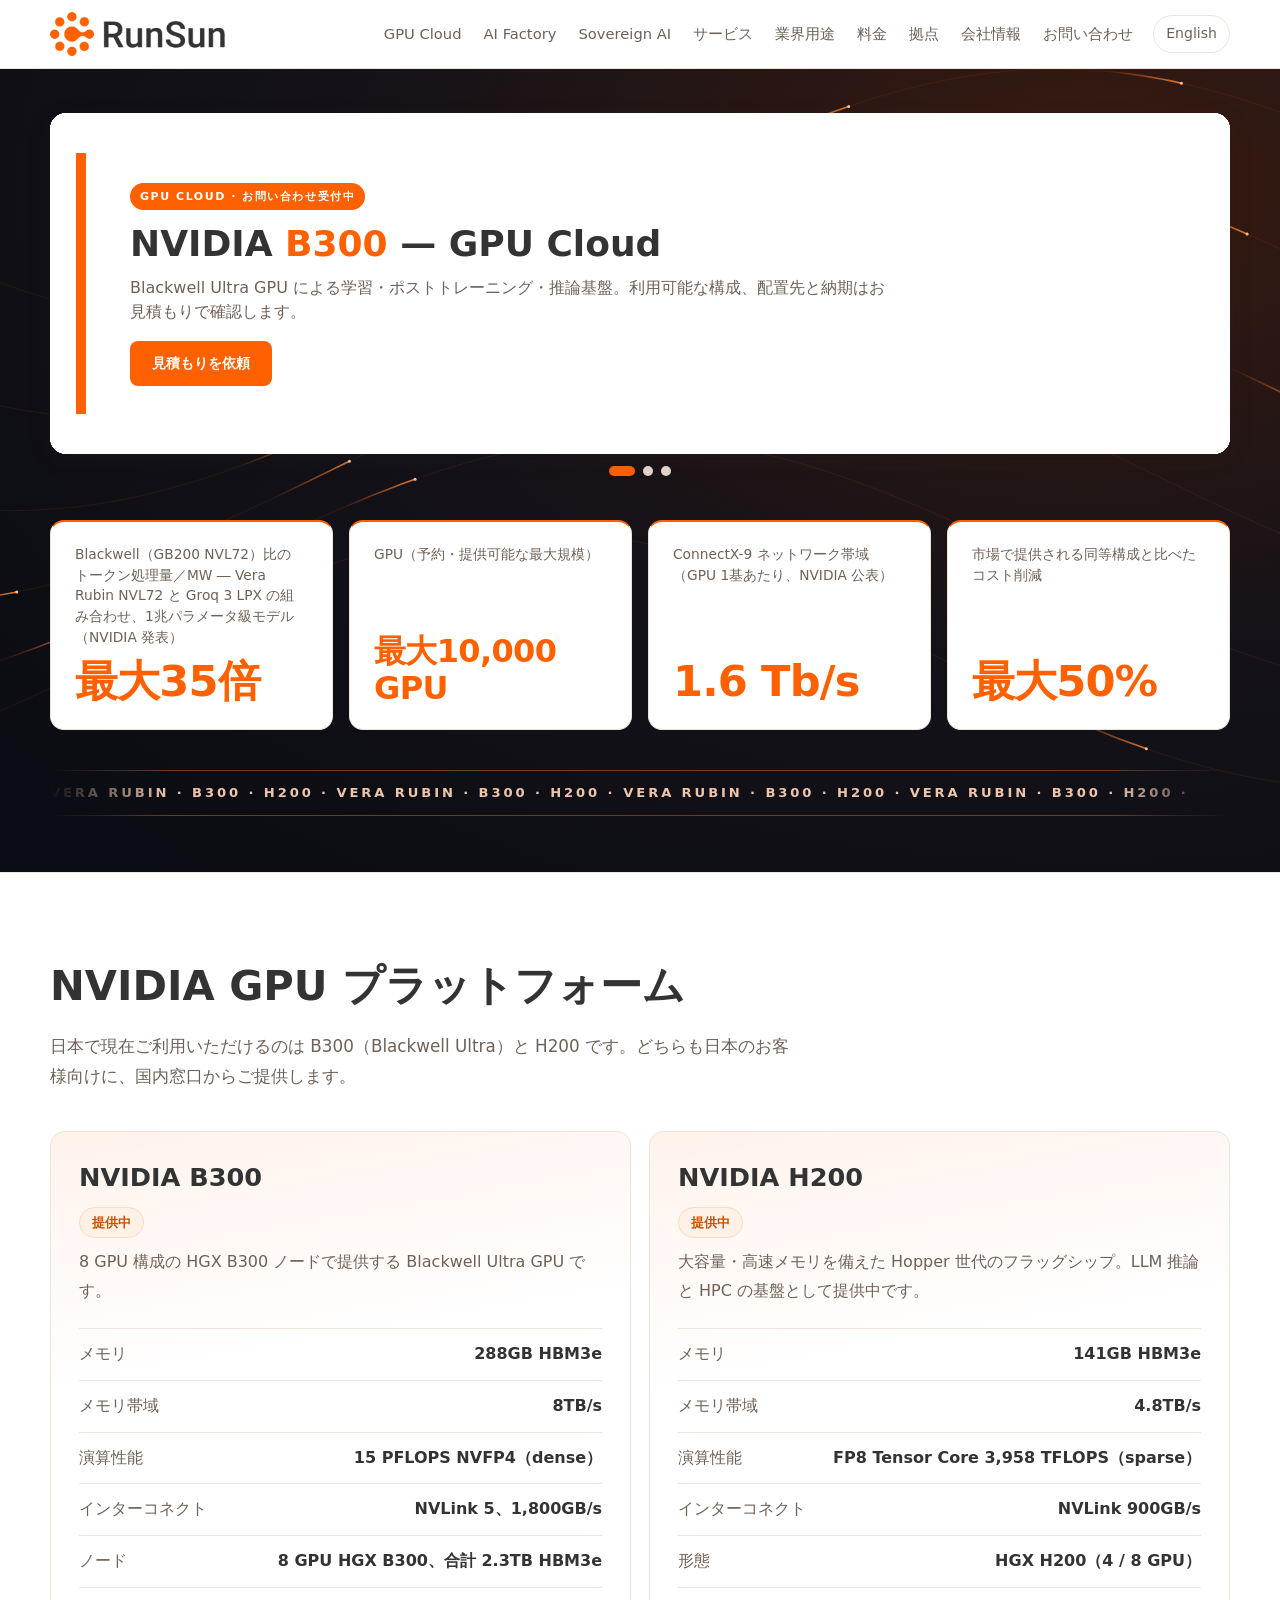
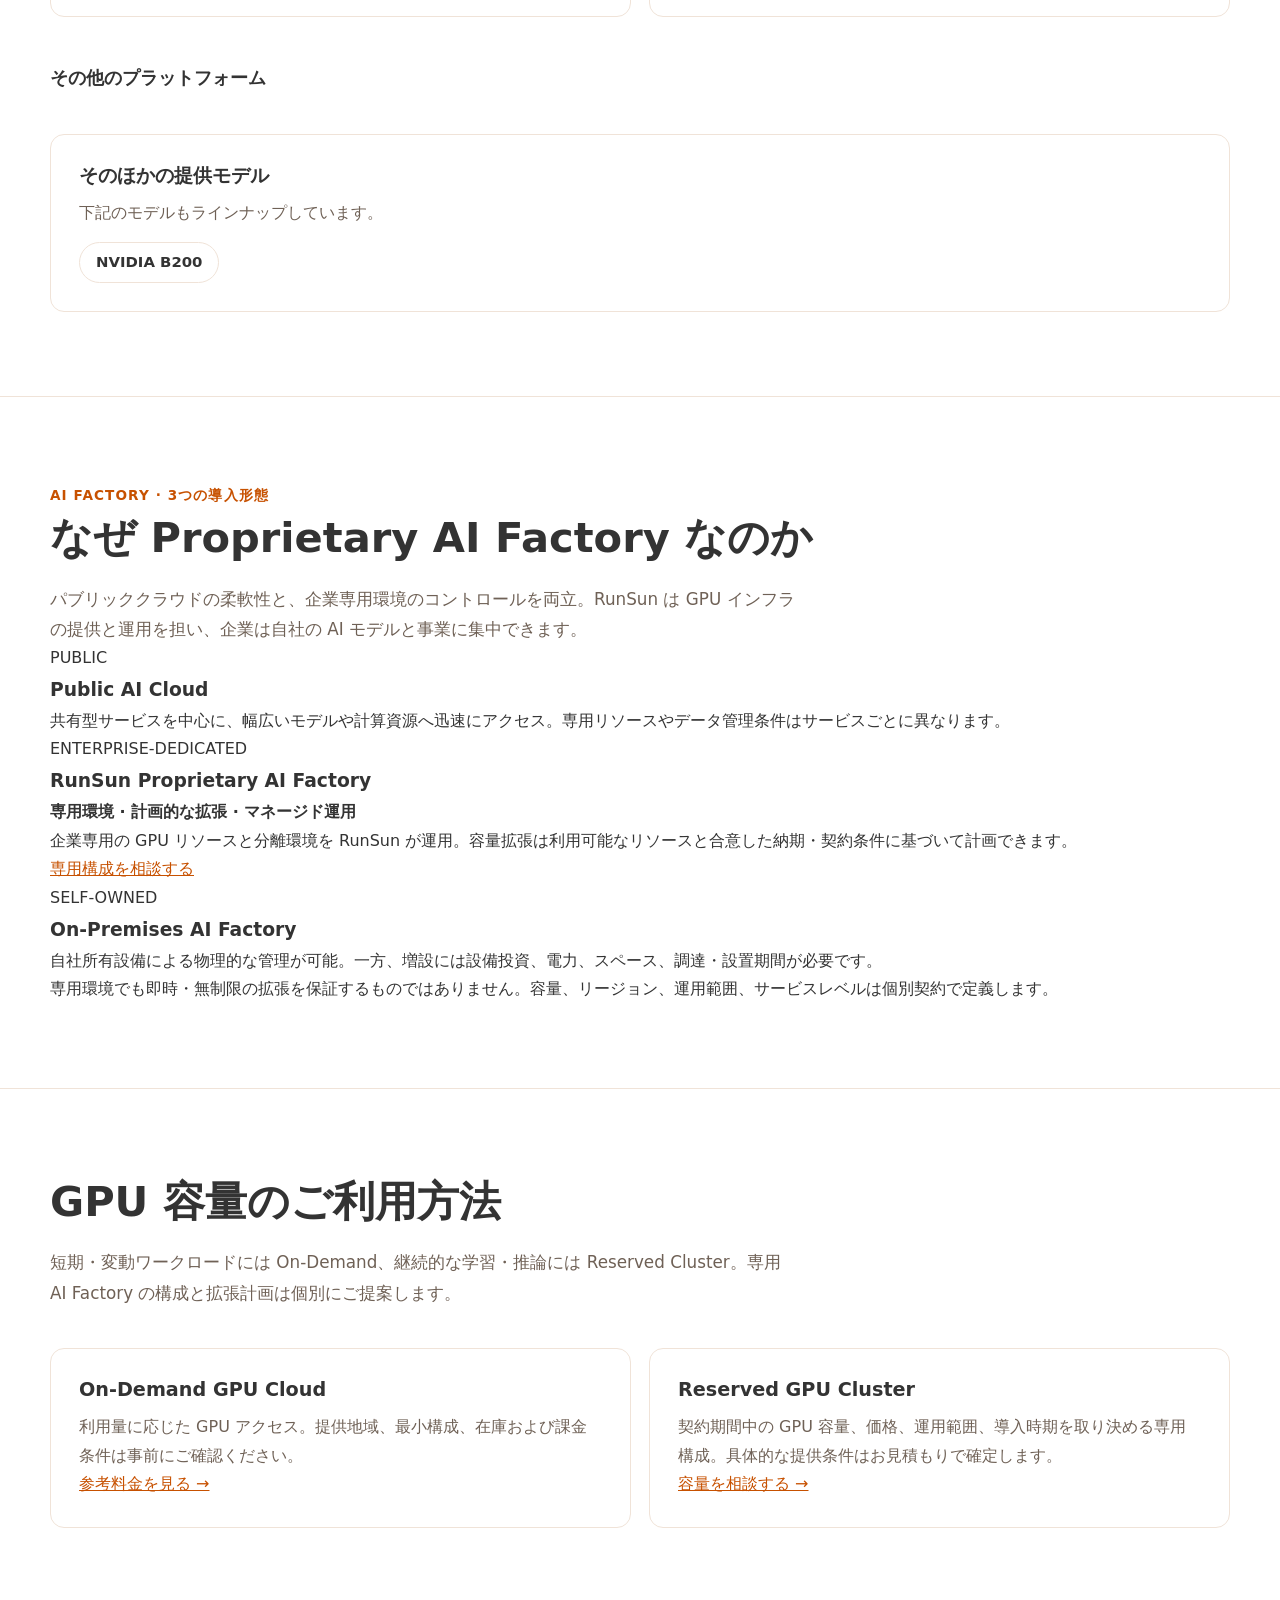
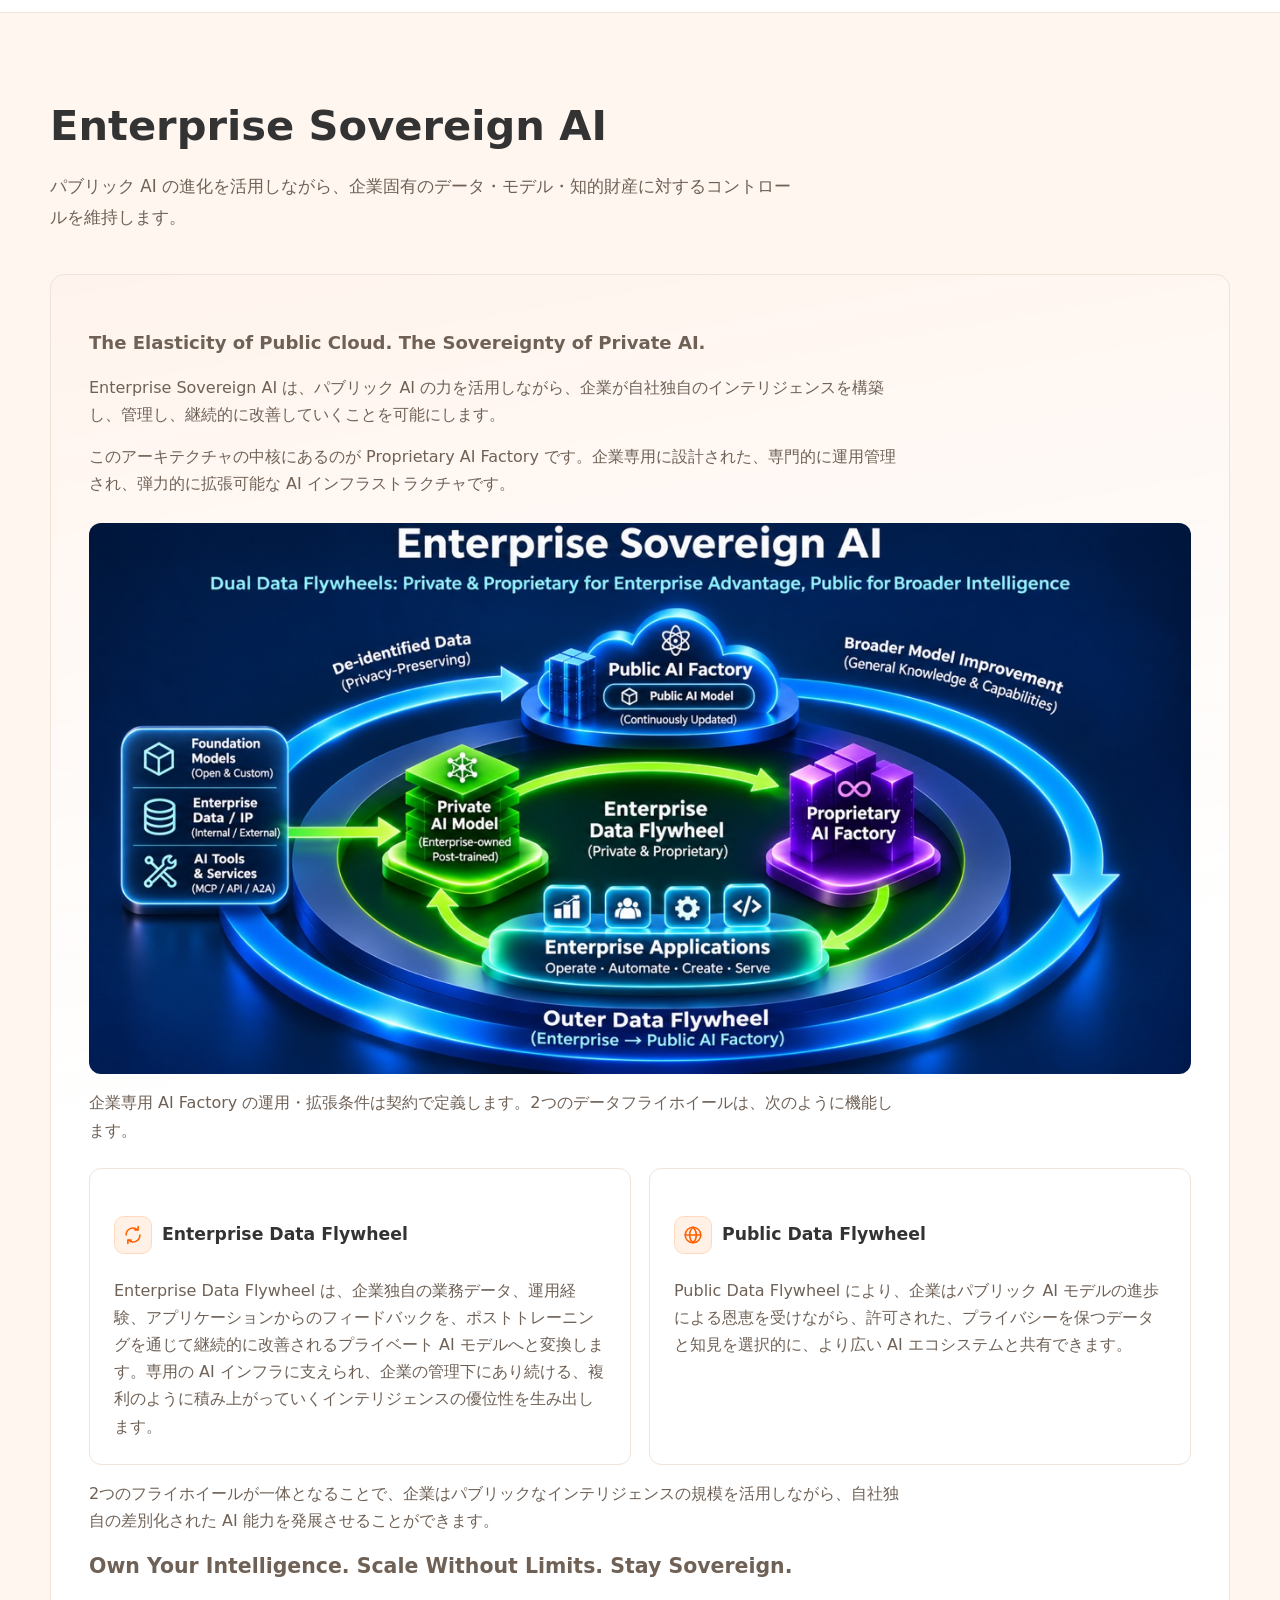
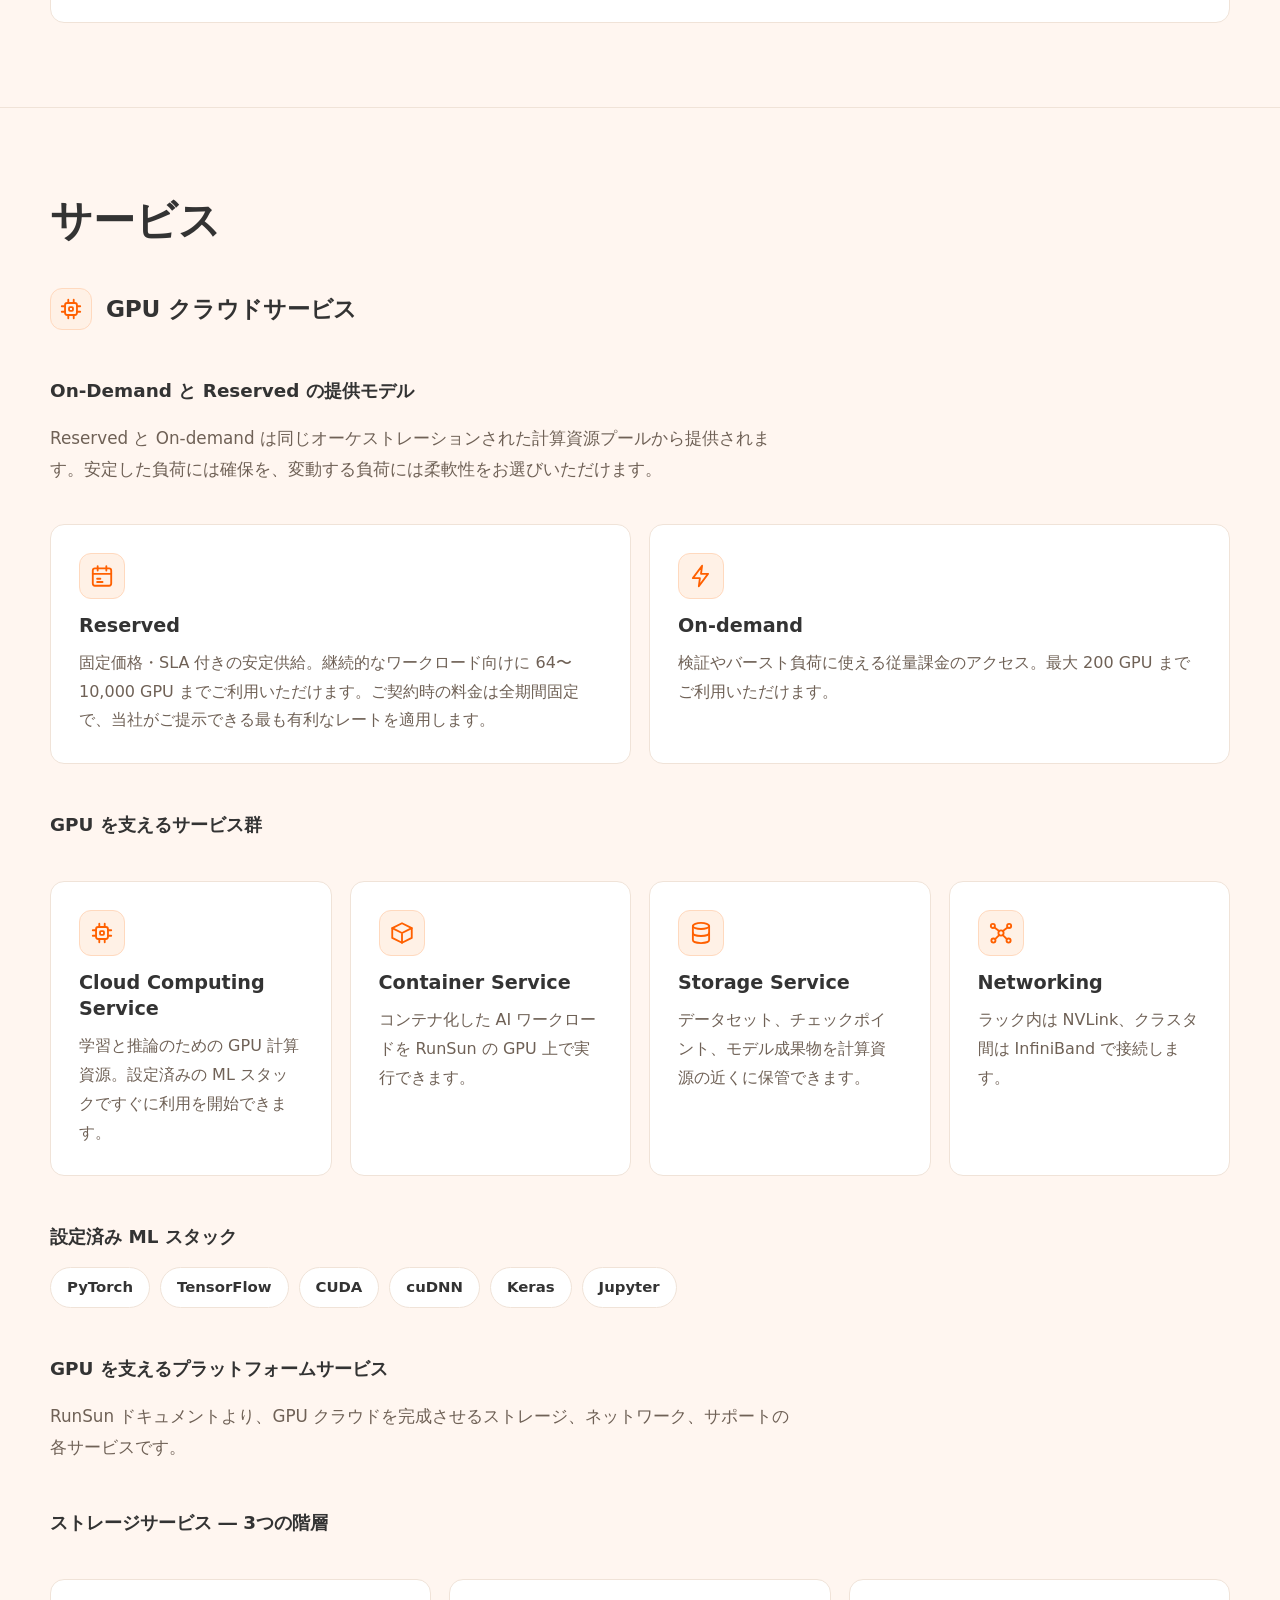
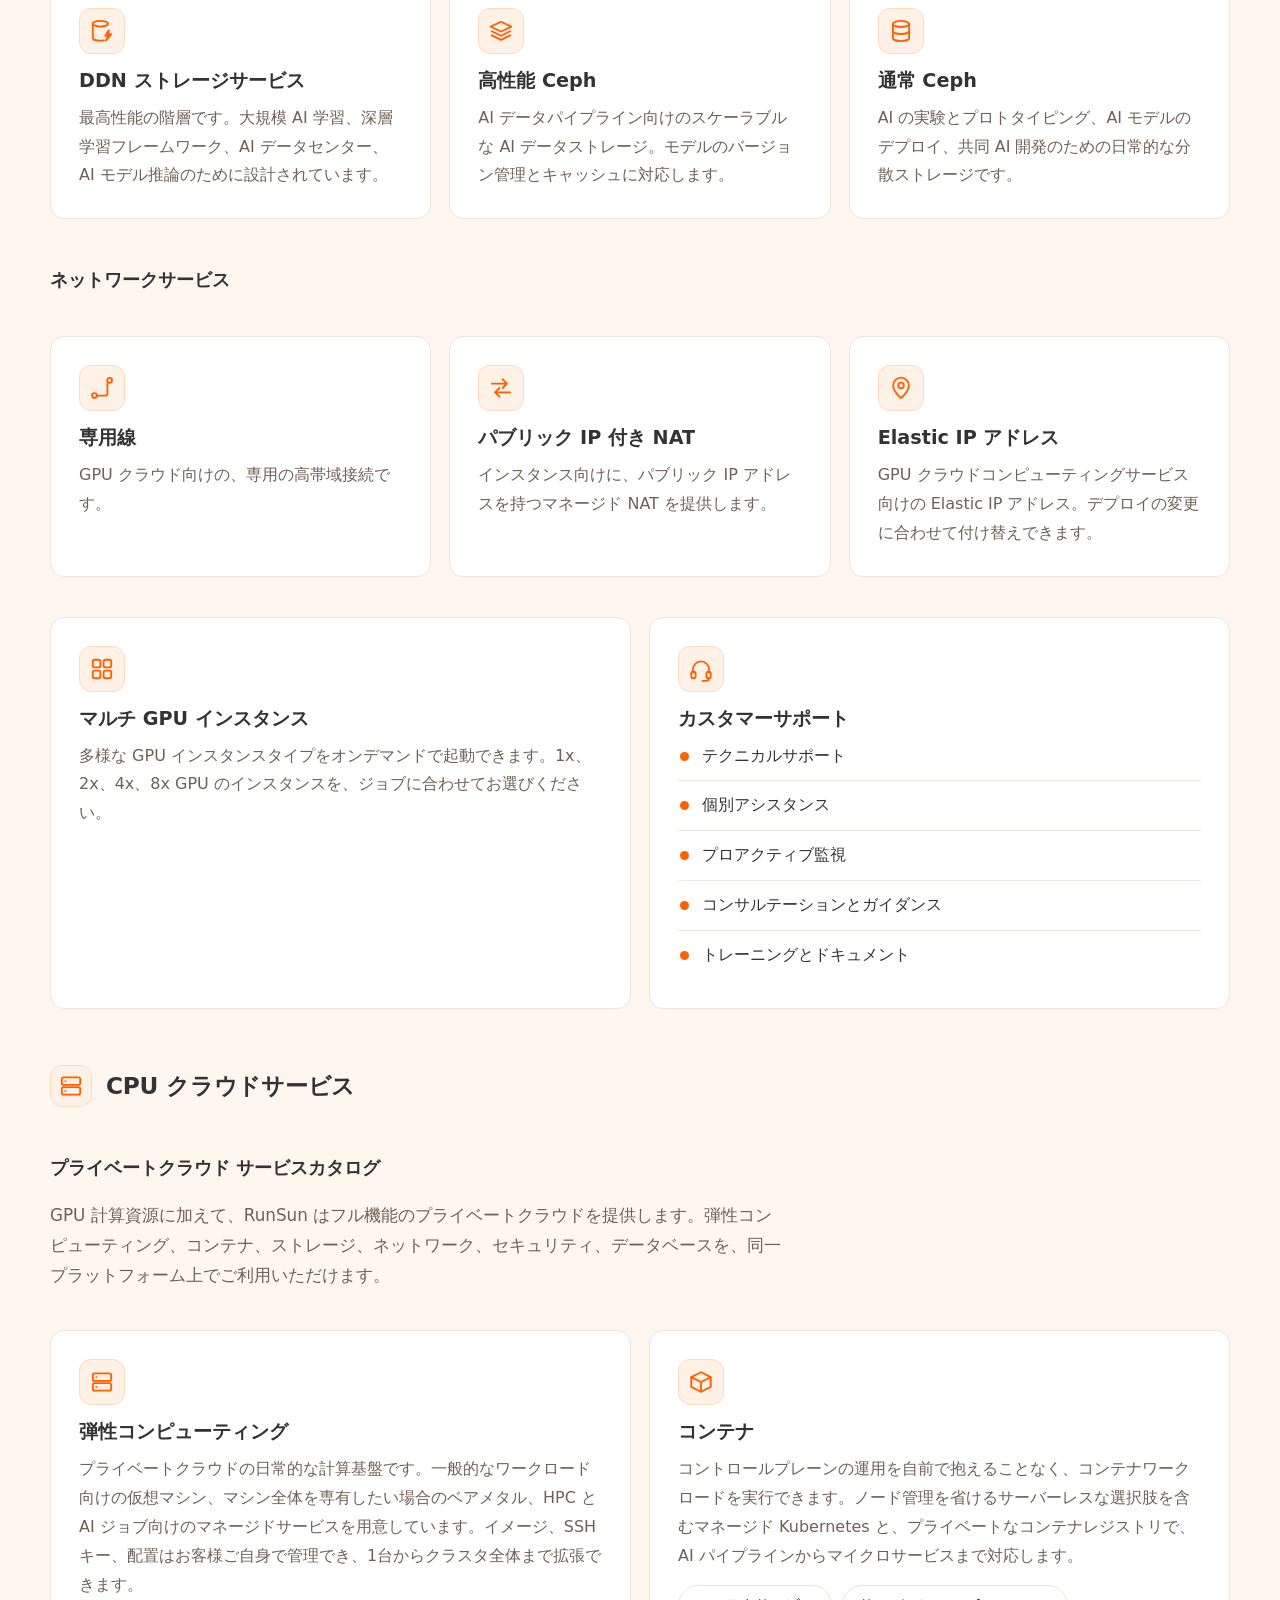
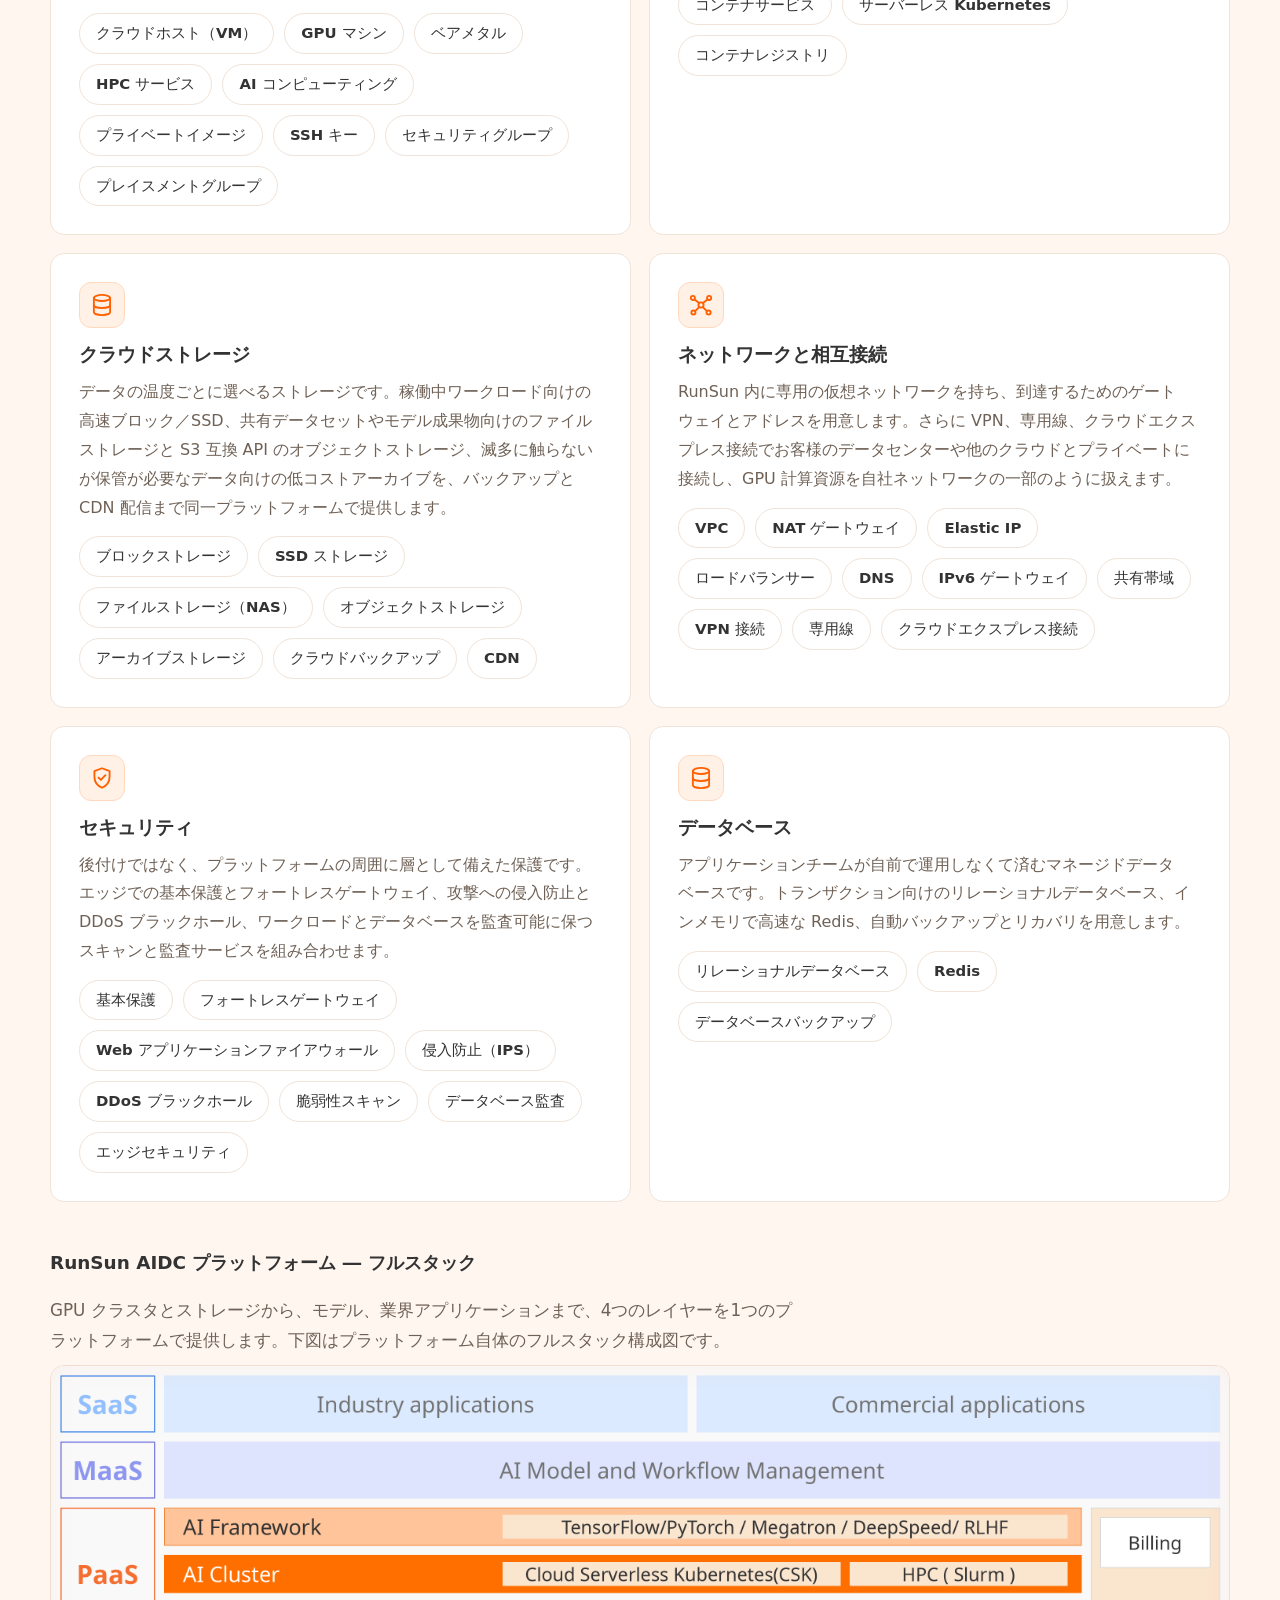
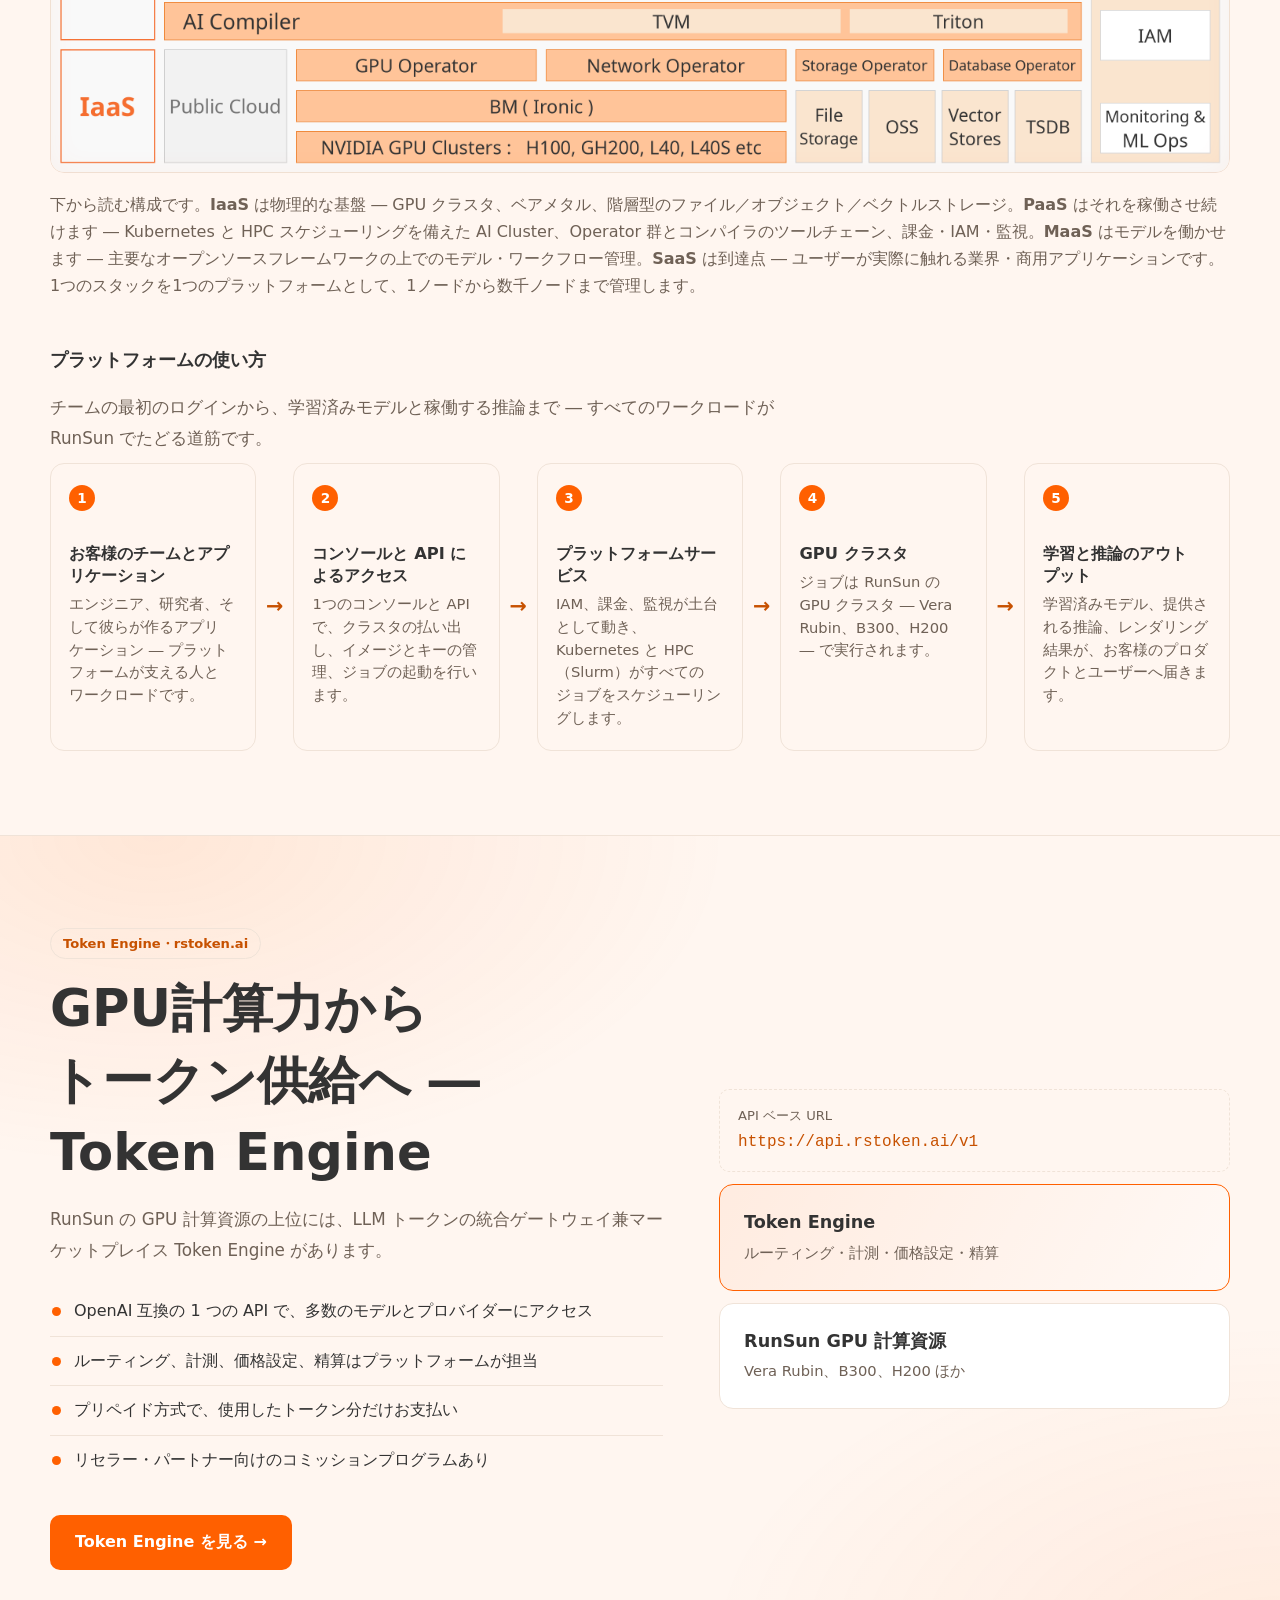
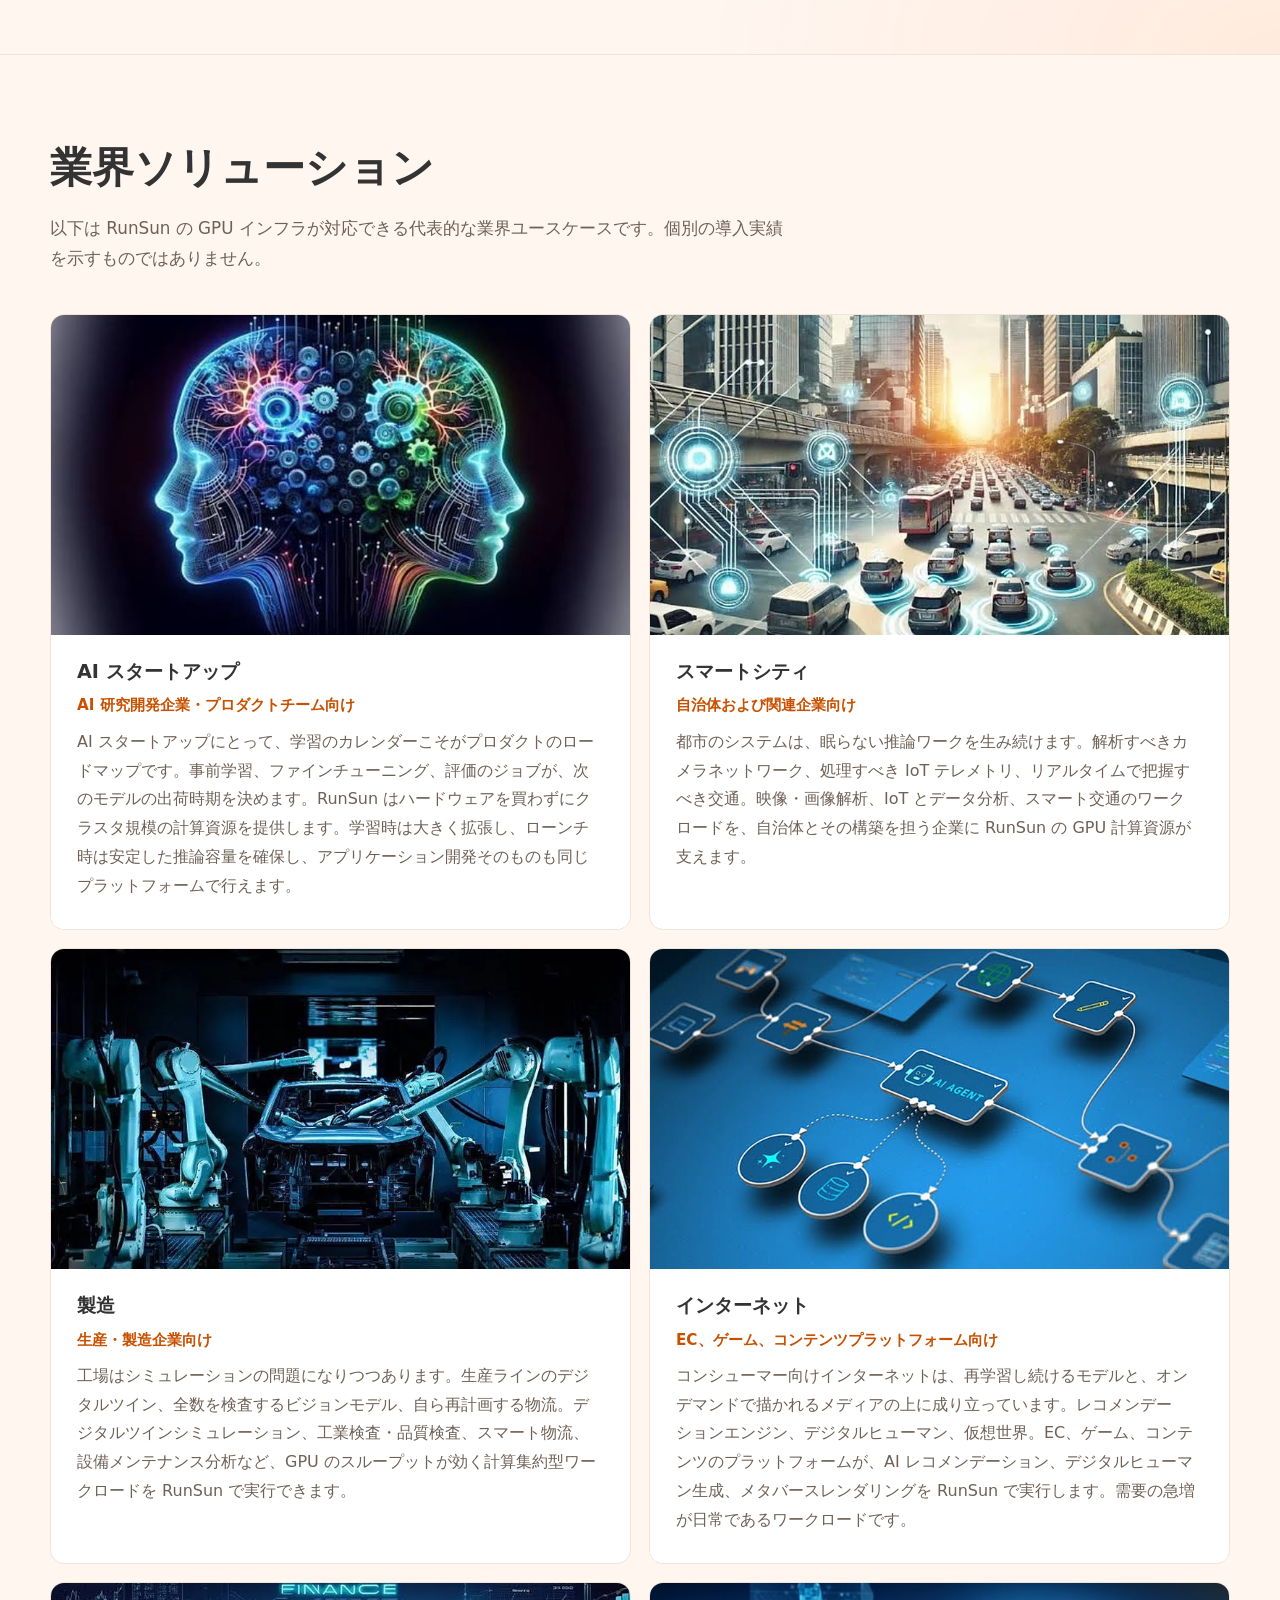
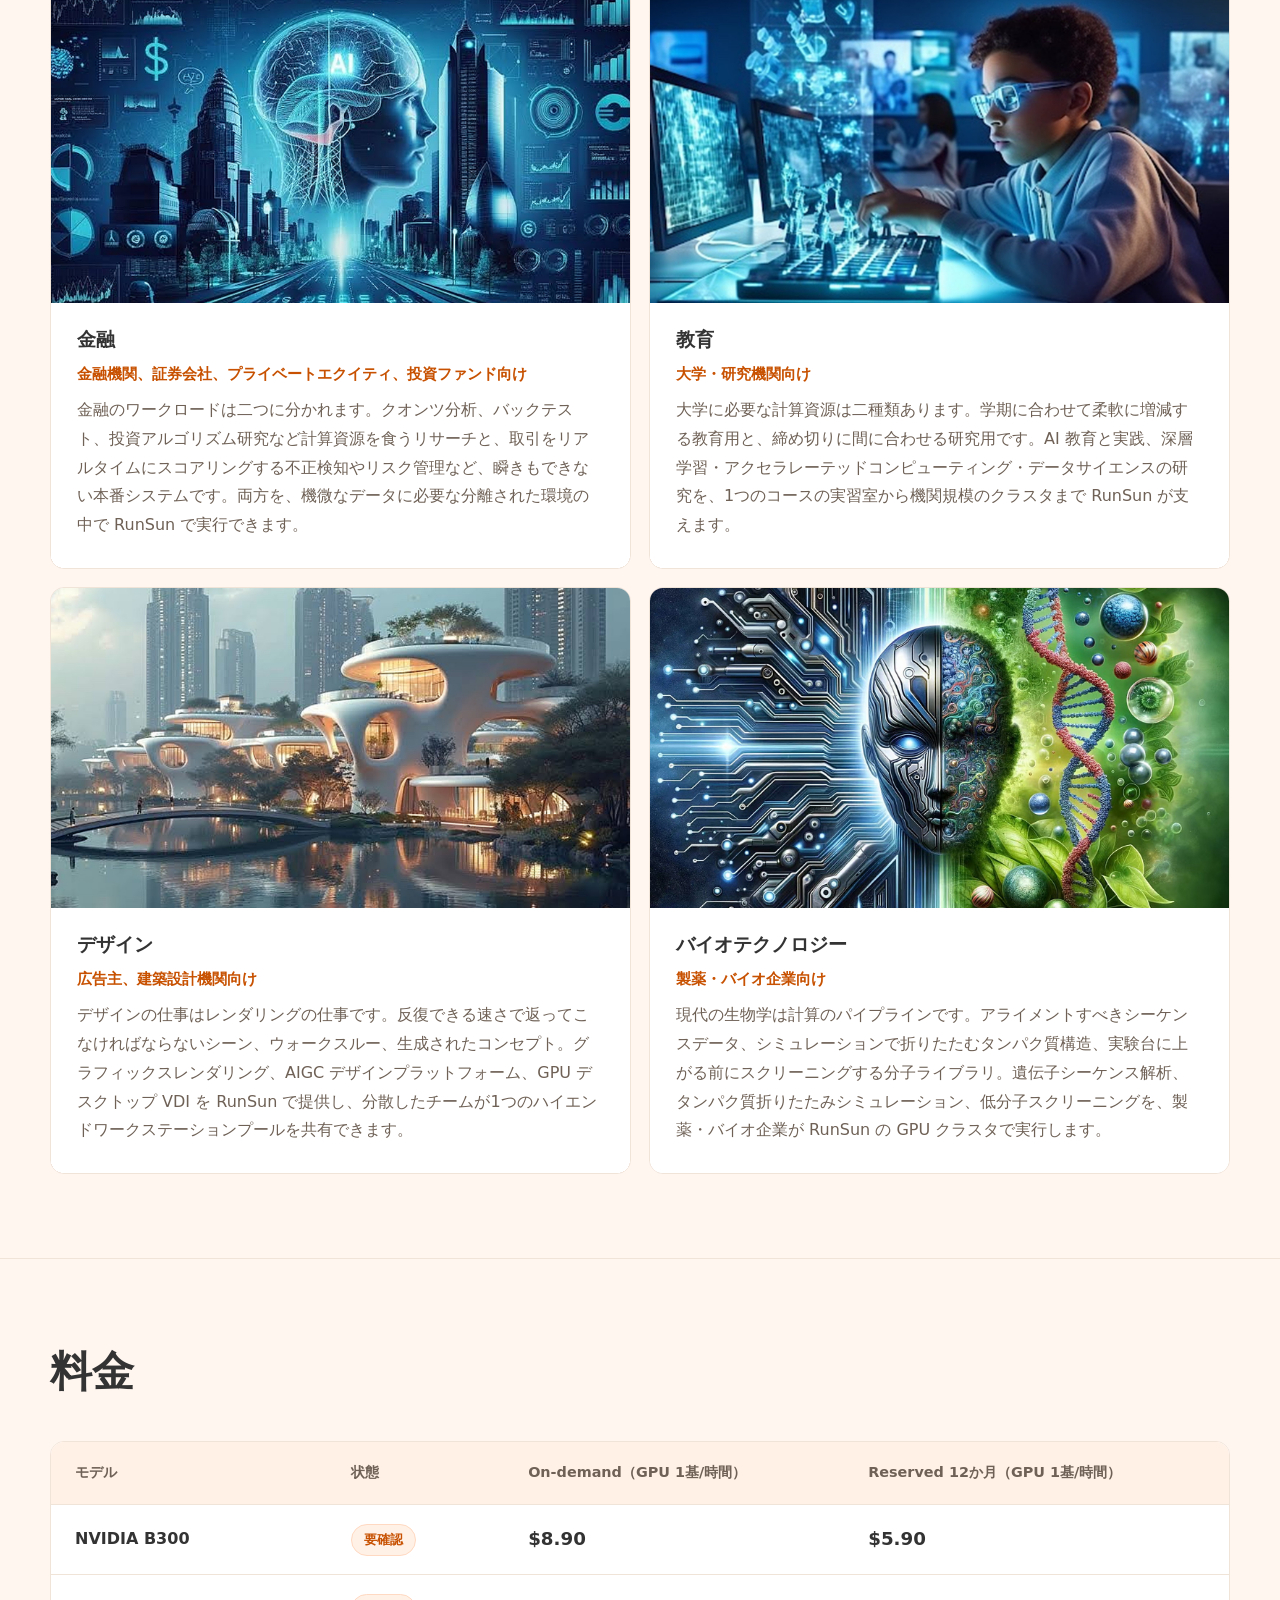
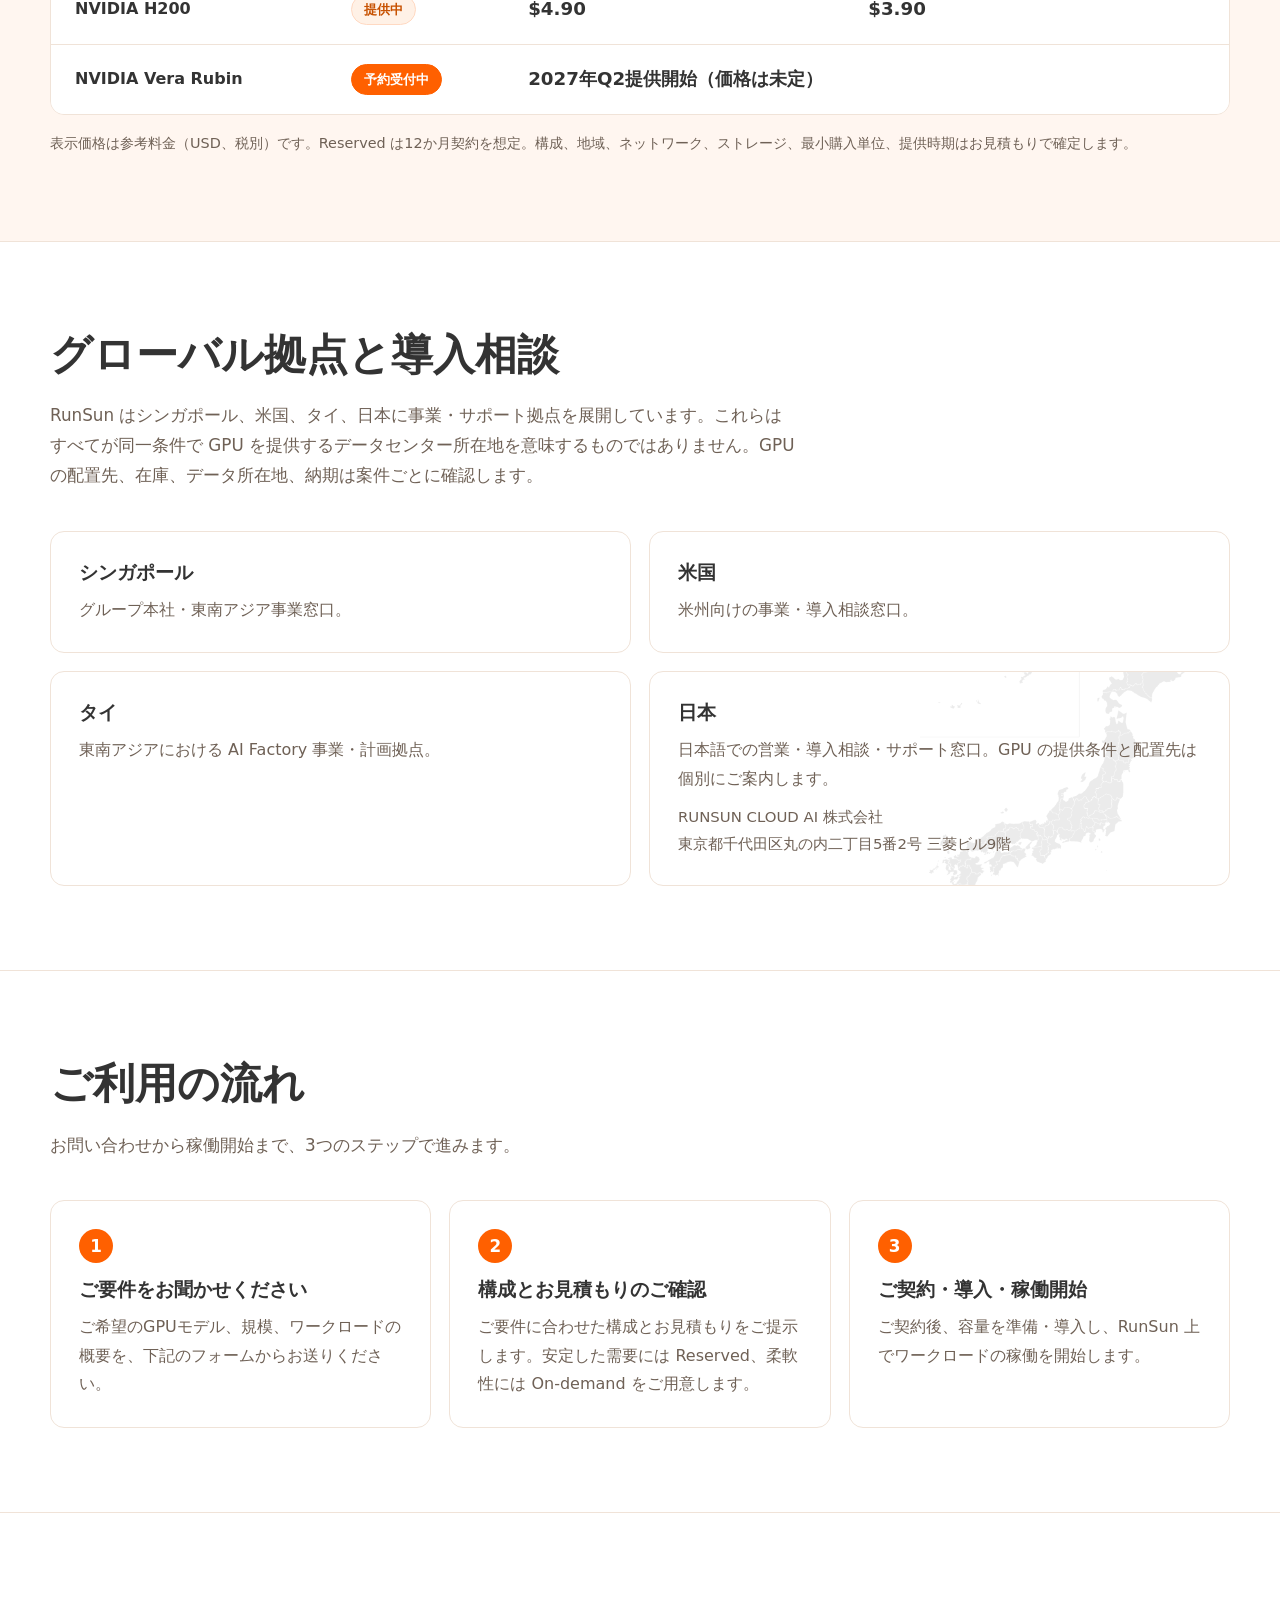
==== commit c814acc4: "V3.3 align Japanese site with AI Factory, Sovereign AI and regional-presence narrative" ====
--- a/site-jp/index.html
+++ b/site-jp/index.html
@@ -3,8 +3,8 @@
 <head>
   <meta charset="utf-8">
   <meta name="viewport" content="width=device-width, initial-scale=1">
-  <title>RunSun | NVIDIA Vera Rubin・B300・H200 の GPU クラウド</title>
-  <meta name="description" content="NVIDIA Vera Rubin（予約受付中・2027年Q2提供開始）を中心とした RunSun の GPU クラウド。B300（Blackwell Ultra）と H200 を日本で提供中。Reserved / On-demand の計算資源と、LLM トークン基盤 Token Engine を提供します。">
+  <title>RunSun | NVIDIA GPU クラウド・企業専用 AI Factory</title>
+  <meta name="description" content="RunSun は NVIDIA GPU Cloud、専用 GPU クラスタ、Proprietary AI Factory を提供。日本語での導入相談に対応し、B300・GB300・H200 等の構成と提供地域を個別にご案内します。">
   <link rel="stylesheet" href="style.css">
   <script>
     /* Enable the motion layer only when the visitor has not asked for
@@ -48,18 +48,7 @@
 
       <button class="menu-toggle" type="button" aria-expanded="false" aria-controls="site-nav">メニュー</button>
 
-      <nav class="site-nav" id="site-nav" aria-label="Main">
-        <ul>
-          <li><a href="#about">特長</a></li>
-          <li><a href="#industries">業界ソリューション</a></li>
-          <li><a href="#gpus">GPU</a></li>
-          <li><a href="#services">サービス</a></li>
-          <li><a href="#token">Token Engine</a></li>
-          <li><a href="#pricing">料金</a></li>
-          <li><a href="#regions">リージョン</a></li>
-          <li><a href="#contact">お問い合わせ</a></li>
-        </ul>
-      </nav>
+      <nav class="site-nav" id="site-nav" aria-label="Main"><ul><li><a href="#gpus">GPU Cloud</a></li><li><a href="#factory-advantage">AI Factory</a></li><li><a href="#sovereign">Sovereign AI</a></li><li><a href="#services">サービス</a></li><li><a href="#industries">業界用途</a></li><li><a href="#pricing">料金</a></li><li><a href="#regions">拠点</a></li><li><a href="#about">会社情報</a></li><li><a href="#contact">お問い合わせ</a></li></ul></nav>
 
       <a class="locale-link" href="https://www.runsuncloud.com/" lang="en" hreflang="en">English</a>
     </div>
@@ -73,25 +62,25 @@
           <div class="stage">
             <section class="slide s-jp1 active">
               <div class="inner">
-                <span class="badge">日本で提供中 · イチオシ</span>
-                <h2>NVIDIA <span>B300</span> — 日本で提供中</h2>
-                <p>最新の Blackwell Ultra GPU を、日本のお客様向けに提供中。大規模な学習・推論ワークロードに対応します。</p>
+                <span class="badge">GPU CLOUD · お問い合わせ受付中</span>
+                <h2>NVIDIA <span>B300</span> — GPU Cloud</h2>
+                <p>Blackwell Ultra GPU による学習・ポストトレーニング・推論基盤。利用可能な構成、配置先と納期はお見積もりで確認します。</p>
                 <a class="cta" href="#contact" data-product="NVIDIA B300">見積もりを依頼</a>
               </div>
             </section>
             <section class="slide s-jp2">
               <div class="inner">
                 <span class="badge">日本で提供中 · イチオシ</span>
-                <h2>NVIDIA <span>H200</span> — 日本で提供中</h2>
-                <p>大容量 HBM を備えた Hopper アーキテクチャの実力派。大規模言語モデルの推論基盤として、日本でもご利用いただけます。</p>
+                <h2>NVIDIA <span>H200</span> — GPU Cloud</h2>
+                <p>大容量 HBM を備える Hopper 世代の GPU。推論や学習用途に応じて構成・リージョン・提供時期をご案内します。</p>
                 <a class="cta" href="#contact" data-product="NVIDIA H200">見積もりを依頼</a>
               </div>
             </section>
             <section class="slide s-jp3">
               <div class="inner">
                 <span class="badge">国内サポート</span>
-                <h2>日本法人が、日本語で支援します</h2>
-                <p>東京の日本法人が窓口となり、導入相談から運用まで日本語でサポート。海外プラットフォームを、国内取引の安心感で。</p>
+                <h2>日本語サポートとグローバル AI インフラ</h2>
+                <p>日本を含む4地域の事業・サポート拠点から、GPU 構成と導入計画をご案内します。提供リージョンと納期は個別に確認します。</p>
                 <div class="firms">
                   <div><b>RUNSUN CLOUD AI 株式会社</b>東京・丸の内（三菱ビル）</div>
                 </div>
@@ -119,188 +108,10 @@
     </section>
 
         <!-- About (formerly Why RunSun) -->
-    <section class="section" id="about">
-      <div class="wrap">
-        <h2>RunSun の特長</h2>
-        <p class="section-intro">RunSun は、AI 時代のために構築されたクラウドコンピューティングのサービスプロバイダーです。先進的で弾力性のある計算資源をお客様ごとにカスタマイズして提供し、生成 AI、自動運転、ゲノミクス、レンダリング、スマート製造など急成長する AI ワークロードを、複数の深層学習フレームワークとモデルホスティングで支えます。テクノロジー主導・顧客中心の RunSun は、業界をリードする AI インフラを基盤に、AI 革命がもたらす可能性とビジネスの実際のニーズとの間をつなぎます。</p>
-        <!-- About 行画像（1・2・4・5 行目）：John / RunSun 提供素材（2026-11-10 差し替え、1600x900 に統一処理）。3 行目は再描画したフルスタック構成図（サービス節でも使用）。 -->
-        <div class="about-rows">
-          <article class="about-row">
-            <figure>
-              <img src="assets/about-latest-gpu.jpg" alt="データセンター内のガラスケースに展示された、ラックスケールGPUシステム3台（金・銀・緑）" loading="lazy">
-              <figcaption>ガラスケースに展示されたラックスケールGPUシステム3台（金・銀・緑）。</figcaption>
-            </figure>
-            <div>
-              <h3>最新の GPU モデル</h3>
-              <p>NVIDIA の各世代を、登場に合わせて提供します。B300 と H200 は本日提供中で、次世代プラットフォーム Vera Rubin は 2027年Q2 の提供開始に向けて既に予約受付中です。ハードウェアのロードマップが、単一の製品サイクルに縛られることはありません。</p>
-            </div>
-          </article>
-          <article class="about-row flip">
-            <figure>
-              <img src="assets/about-reference-arch.jpg" alt="左はNVIDIAラックのネットワーク機器のクローズアップ、右はAPI Server／GPU Planner／Smart Router／Cache Manager／Communication Library のレイヤー型ソフトウェアスタック" loading="lazy">
-              <figcaption>ラックのネットワーク機器（左）と、レイヤー型のプラットフォームスタック（右）。</figcaption>
-            </figure>
-            <div>
-              <h3>NVIDIA リファレンスアーキテクチャ</h3>
-              <p>GPU サーバー、ネットワーク、階層型ストレージ、セキュリティは、NVIDIA 自身がプラットフォーム検証に用いるリファレンスアーキテクチャに沿って導入します。その設計に合わせることが、モデルやフレームワークの進化の中でも互換性と持続可能性を保ちます。</p>
-            </div>
-          </article>
-          <article class="about-row">
-            <figure>
-              <img src="assets/fullstack-diagram.png" alt="RunSun AIDC プラットフォームのフルスタック構成図" loading="lazy">
-              <figcaption>RunSun AIDC プラットフォーム ― プラットフォーム自体のフルスタック構成図</figcaption>
-            </figure>
-            <div>
-              <h3>完全なソフトウェアスイートとフレームワーク</h3>
-              <p>学習と推論のスタックは、裸のハードウェアではなく使える状態で届きます。オープンソースの AI フレームワークとツール群、NVIDIA AI Enterprise スイート、RunSun の管理・監視を揃え、お客様のチームはプラットフォームの配管工事ではなく、モデルとプロダクトに時間を使えます。</p>
-            </div>
-          </article>
-          <article class="about-row flip">
-            <figure>
-              <img src="assets/about-proprietary-cloud.jpg" alt="バイナリコードと発光するノードのネットワーク上に浮かぶ、デジタルボールトリングの中の金色の南京錠" loading="lazy">
-              <figcaption>デジタルボールトリングの中の金色の南京錠 ― 独自AIのためのセキュリティと主権。</figcaption>
-            </figure>
-            <div>
-              <h3>独自の AI クラウド</h3>
-              <p>お客様のクラスタは、RunSun が自社開発し8年以上磨いてきた独自クラウドプラットフォームの上で、専用・分離された環境で稼働します。GPU クラスタとストレージをテナントごとに分離することが、セキュリティとパフォーマンスの両立につながります。</p>
-            </div>
-          </article>
-          <article class="about-row">
-            <figure>
-              <img src="assets/about-tailored-services.jpg" alt="歯車アイコンのカスタマイズ・ホログラムをタップする指と、サービスショートカットアイコンの列" loading="lazy">
-              <figcaption>カスタマイゼーション ― ワークロードに合わせ、細部まで調整するサービス。</figcaption>
-            </figure>
-            <div>
-              <h3>テーラーメイドのサービス</h3>
-              <p>標準プラットフォームの上に、ワークロードに合わせた形で計算資源を提供します。構成、期間、提供モデルをジョブに合わせ、ログイン情報を渡すだけではない、導入のチューニングまで担うエンジニアが支援する、競争力のあるテーラーメイドのサービスです。</p>
-            </div>
-          </article>
-        </div>
-        <div class="partner-strip">
-          <div class="partner-panel">
-        <div class="partner-logo">
-          <img src="assets/nvidia-preferred-partner.png" alt="NVIDIA Preferred Partner" loading="lazy">
-        </div>
-        <div>
-          <h2>世界的な AI コンピューティングのリーダーが支援</h2>
-          <p class="section-intro">RunSun は NVIDIA と提携し、AI を開発するお客様にアクセラレーテッドコンピューティング基盤を提供しています。</p>
-        </div>
-      </div>
-        </div>
-      </div>
-    </section>
-
-<!-- Industries -->
-    <!-- 業界写真：全8点とも John / RunSun 提供素材（2026-11-10 差し替え、1600x1000 に統一処理）。リージョン地図ウォーターマーク：日本 ―「JapanGrey borders」（パブリックドメイン） -->
-    <section class="section section-alt" id="industries">
-      <div class="wrap">
-        <h2>業界ソリューション</h2>
-        <p class="section-intro">RunSun の計算資源をご利用のお客様と、その用途をご紹介します。</p>
-        <div class="sovereign">
-          <h3>Enterprise Sovereign AI</h3>
-          <p class="sovereign-tag">The Elasticity of Public Cloud. The Sovereignty of Private AI.</p>
-          <p>Enterprise Sovereign AI は、パブリック AI の力を活用しながら、企業が自社独自のインテリジェンスを構築し、管理し、継続的に改善していくことを可能にします。</p>
-          <p>このアーキテクチャの中核にあるのが Proprietary AI Factory です。企業専用に設計された、専門的に運用管理され、弾力的に拡張可能な AI インフラストラクチャです。</p>
-          <figure class="sovereign-figure">
-            <img src="assets/sovereign-ai-flywheels.jpg" alt="Enterprise Sovereign AI の概念図：Proprietary AI Factory を中心に、Enterprise Data Flywheel（プライベートかつ独自）と外側の Public Data Flywheel という2つのデータフライホイールが循環する" loading="lazy">
-          </figure>
-          <div class="sovereign-grid">
-            <div class="sovereign-card">
-              <span class="card-icon" aria-hidden="true"><svg viewBox="0 0 24 24"><use href="#ic-cloud"/></svg></span>
-              <p>Public AI Cloud では計算資源と AI サービスが複数の顧客の間で共有されますが、Proprietary AI Factory は専用の計算容量、分離された環境、そして企業のモデル、データ、知的財産に対するより大きなコントロールを提供します。</p>
-            </div>
-            <div class="sovereign-card">
-              <span class="card-icon" aria-hidden="true"><svg viewBox="0 0 24 24"><use href="#ic-factory"/></svg></span>
-              <p>自社所有のオンプレミス AI ファクトリーは多額の初期投資を必要とし、導入済みの容量に制約されます。これに対して Proprietary AI Factory は、マネージドな運用、柔軟な容量拡張、事業ニーズの変化に合わせた AI ワークロードの拡張能力を提供します ― 企業が自らインフラを構築・運用する必要はありません。</p>
-            </div>
-          </div>
-          <p>このアーキテクチャは、相互に補完し合う2つの Data Flywheel を駆動します。</p>
-          <div class="sovereign-grid">
-            <div class="sovereign-card">
-              <h4><span class="card-icon" aria-hidden="true"><svg viewBox="0 0 24 24"><use href="#ic-cycle"/></svg></span> Enterprise Data Flywheel</h4>
-              <p>Enterprise Data Flywheel は、企業独自の業務データ、運用経験、アプリケーションからのフィードバックを、ポストトレーニングを通じて継続的に改善されるプライベート AI モデルへと変換します。専用の AI インフラに支えられ、企業の管理下にあり続ける、複利のように積み上がっていくインテリジェンスの優位性を生み出します。</p>
-            </div>
-            <div class="sovereign-card">
-              <h4><span class="card-icon" aria-hidden="true"><svg viewBox="0 0 24 24"><use href="#ic-globe"/></svg></span> Public Data Flywheel</h4>
-              <p>Public Data Flywheel により、企業はパブリック AI モデルの進歩による恩恵を受けながら、許可された、プライバシーを保つデータと知見を選択的に、より広い AI エコシステムと共有できます。</p>
-            </div>
-          </div>
-          <p>2つのフライホイールが一体となることで、企業はパブリックなインテリジェンスの規模を活用しながら、自社独自の差別化された AI 能力を発展させることができます。</p>
-          <p class="sovereign-close">Own Your Intelligence. Scale Without Limits. Stay Sovereign.</p>
-        </div>
-        <div class="card-grid cols-2">
-          <article class="card media-card">
-            <img src="assets/industry-ai-startups.jpg" alt="歯車と回路、発光する神経の枝で満たされた二つの頭部シルエット——人工知能" loading="lazy">
-            <div class="card-body">
-              <h3>AI スタートアップ</h3>
-              <p class="card-kicker">AI 研究開発企業・プロダクトチーム向け</p>
-              <p>AI スタートアップにとって、学習のカレンダーこそがプロダクトのロードマップです。事前学習、ファインチューニング、評価のジョブが、次のモデルの出荷時期を決めます。RunSun はハードウェアを買わずにクラスタ規模の計算資源を提供します。学習時は大きく拡張し、ローンチ時は安定した推論容量を確保し、アプリケーション開発そのものも同じプラットフォームで行えます。</p>
-            </div>
-          </article>
-          <article class="card media-card">
-            <img src="assets/industry-smart-city.jpg" alt="夕暮れの都市の大通り、センサーの光環をまとうコネクテッドカーとデータネットワークの重ね表示" loading="lazy">
-            <div class="card-body">
-              <h3>スマートシティ</h3>
-              <p class="card-kicker">自治体および関連企業向け</p>
-              <p>都市のシステムは、眠らない推論ワークを生み続けます。解析すべきカメラネットワーク、処理すべき IoT テレメトリ、リアルタイムで把握すべき交通。映像・画像解析、IoT とデータ分析、スマート交通のワークロードを、自治体とその構築を担う企業に RunSun の GPU 計算資源が支えます。</p>
-            </div>
-          </article>
-          <article class="card media-card">
-            <img src="assets/industry-manufacturing.jpg" alt="自動車工場のラインで車体を組み立てるロボットアーム" loading="lazy">
-            <div class="card-body">
-              <h3>製造</h3>
-              <p class="card-kicker">生産・製造企業向け</p>
-              <p>工場はシミュレーションの問題になりつつあります。生産ラインのデジタルツイン、全数を検査するビジョンモデル、自ら再計画する物流。デジタルツインシミュレーション、工業検査・品質検査、スマート物流、設備メンテナンス分析など、GPU のスループットが効く計算集約型ワークロードを RunSun で実行できます。</p>
-            </div>
-          </article>
-          <article class="card media-card">
-            <img src="assets/industry-internet.jpg" alt="画像生成・コード・データベースなどのツールノードをつなぐAIエージェントのワークフロー図" loading="lazy">
-            <div class="card-body">
-              <h3>インターネット</h3>
-              <p class="card-kicker">EC、ゲーム、コンテンツプラットフォーム向け</p>
-              <p>コンシューマー向けインターネットは、再学習し続けるモデルと、オンデマンドで描かれるメディアの上に成り立っています。レコメンデーションエンジン、デジタルヒューマン、仮想世界。EC、ゲーム、コンテンツのプラットフォームが、AI レコメンデーション、デジタルヒューマン生成、メタバースレンダリングを RunSun で実行します。需要の急増が日常であるワークロードです。</p>
-            </div>
-          </article>
-          <article class="card media-card">
-            <img src="assets/industry-finance.jpg" alt="金融街のスカイラインに浮かぶAIの脳と相場チャート、ドル記号" loading="lazy">
-            <div class="card-body">
-              <h3>金融</h3>
-              <p class="card-kicker">金融機関、証券会社、プライベートエクイティ、投資ファンド向け</p>
-              <p>金融のワークロードは二つに分かれます。クオンツ分析、バックテスト、投資アルゴリズム研究など計算資源を食うリサーチと、取引をリアルタイムにスコアリングする不正検知やリスク管理など、瞬きもできない本番システムです。両方を、機微なデータに必要な分離された環境の中で RunSun で実行できます。</p>
-            </div>
-          </article>
-          <article class="card media-card">
-            <img src="assets/industry-education.jpg" alt="未来的なメガネをかけてパソコンに向かう生徒、キーボードから立ち上がるホログラムのロボット、ハイテクな教室" loading="lazy">
-            <div class="card-body">
-              <h3>教育</h3>
-              <p class="card-kicker">大学・研究機関向け</p>
-              <p>大学に必要な計算資源は二種類あります。学期に合わせて柔軟に増減する教育用と、締め切りに間に合わせる研究用です。AI 教育と実践、深層学習・アクセラレーテッドコンピューティング・データサイエンスの研究を、1つのコースの実習室から機関規模のクラスタまで RunSun が支えます。</p>
-            </div>
-          </article>
-          <article class="card media-card">
-            <img src="assets/industry-design.jpg" alt="夕暮れの湖畔に建つ未来的な有機形態の建築——パラメトリックなAI支援デザイン" loading="lazy">
-            <div class="card-body">
-              <h3>デザイン</h3>
-              <p class="card-kicker">広告主、建築設計機関向け</p>
-              <p>デザインの仕事はレンダリングの仕事です。反復できる速さで返ってこなければならないシーン、ウォークスルー、生成されたコンセプト。グラフィックスレンダリング、AIGC デザインプラットフォーム、GPU デスクトップ VDI を RunSun で提供し、分散したチームが1つのハイエンドワークステーションプールを共有できます。</p>
-            </div>
-          </article>
-          <article class="card media-card">
-            <img src="assets/industry-biotech.jpg" alt="半分が回路基板、半分がDNA二重らせんと生きた細胞でできた顔——AIとバイオテクノロジーの融合" loading="lazy">
-            <div class="card-body">
-              <h3>バイオテクノロジー</h3>
-              <p class="card-kicker">製薬・バイオ企業向け</p>
-              <p>現代の生物学は計算のパイプラインです。アライメントすべきシーケンスデータ、シミュレーションで折りたたむタンパク質構造、実験台に上がる前にスクリーニングする分子ライブラリ。遺伝子シーケンス解析、タンパク質折りたたみシミュレーション、低分子スクリーニングを、製薬・バイオ企業が RunSun の GPU クラスタで実行します。</p>
-            </div>
-          </article>
-        </div>
-      </div>
-    </section>
-
-    <!-- Flagship GPUs: B300 and H200 first for Japan -->
-    <section class="section" id="gpus">
-      <div class="wrap">
-        <h2>日本で提供中 ― B300 と H200 を中心に</h2>
+    
+<section class="section" id="gpus">
+      <div class="wrap">
+        <h2>NVIDIA GPU プラットフォーム</h2>
         <p class="section-intro">日本で現在ご利用いただけるのは B300（Blackwell Ultra）と H200 です。どちらも日本のお客様向けに、国内窓口からご提供します。</p>
         <div class="card-grid cols-2">
           <article class="card card-flagship">
@@ -342,176 +153,37 @@
     </section>
 
     <!-- Vera Rubin -->
-    <section class="section section-alt" id="vera-rubin">
-      <div class="wrap">
-        <div class="rubin-panel">
-          <div>
-            <span class="badge">フラッグシップ・予約受付中</span>
-            <h2>NVIDIA Vera Rubin</h2>
-            <p class="section-intro">次世代フラッグシップの予約受付を開始しました。2027年Q2に提供開始予定です。現在は B300・H200 でご利用いただき、Vera Rubin への移行パスをご用意します。</p>
-            <div class="btn-group">
-              <a class="btn btn-primary" href="#contact" data-product="NVIDIA Vera Rubin（予約）">Vera Rubin を予約する</a>
-            </div>
-          </div>
-          <ul class="tick-list">
-            <li>Rubin GPU + HBM4</li>
-            <li>Vera CPU</li>
-            <li>NVLink 6</li>
-            <li>B300・H200 からの移行パス</li>
-          </ul>
-        </div>
-
-        <div class="vr-block vr-top">
-          <div class="vr-top-copy">
-            <h3>Vera Rubin NVL72 ハイライト</h3>
-            <p>72 基の Rubin GPU と 36 基の Vera CPU を、NVLink 6 でひとつの巨大な GPU として接続するラック規模の AI スーパーコンピュータです。ラックあたり NVFP4 推論 3,600 PFLOPS、HBM4 は合計 20.7 TB。以下、NVIDIA 公式画像と公表スペックで要点を紹介します（全 8 章の詳細版は英語サイトに掲載）。</p>
-          </div>
-          <figure>
-            <img src="assets/vera-rubin-nvl72-rack.jpg" alt="NVIDIA Vera Rubin NVL72 ラック全体（コンピュートトレイ18台とNVLinkスイッチトレイ9台）" loading="lazy">
-            <figcaption>画像：NVIDIA ― Vera Rubin NVL72 ラック。出典：<a href="https://www.nvidia.com/en-us/data-center/vera-rubin-nvl72/">NVIDIA Vera Rubin NVL72 製品ページ</a>（nvidia.com）</figcaption>
+    
+<section class="section v3jp-factory" id="factory-advantage"><div class="wrap"><span class="eyebrow">AI FACTORY · 3つの導入形態</span><h2>なぜ Proprietary AI Factory なのか</h2><p class="section-intro">パブリッククラウドの柔軟性と、企業専用環境のコントロールを両立。RunSun は GPU インフラの提供と運用を担い、企業は自社の AI モデルと事業に集中できます。</p><div class="v3jp-grid"><article class="v3jp-card"><span>PUBLIC</span><h3>Public AI Cloud</h3><p>共有型サービスを中心に、幅広いモデルや計算資源へ迅速にアクセス。専用リソースやデータ管理条件はサービスごとに異なります。</p></article><article class="v3jp-card v3jp-featured"><span>ENTERPRISE-DEDICATED</span><h3>RunSun Proprietary AI Factory</h3><p><strong>専用環境 · 計画的な拡張 · マネージド運用</strong></p><p>企業専用の GPU リソースと分離環境を RunSun が運用。容量拡張は利用可能なリソースと合意した納期・契約条件に基づいて計画できます。</p><a class="cta" href="#contact">専用構成を相談する</a></article><article class="v3jp-card"><span>SELF-OWNED</span><h3>On-Premises AI Factory</h3><p>自社所有設備による物理的な管理が可能。一方、増設には設備投資、電力、スペース、調達・設置期間が必要です。</p></article></div><p class="v3jp-note">専用環境でも即時・無制限の拡張を保証するものではありません。容量、リージョン、運用範囲、サービスレベルは個別契約で定義します。</p></div></section>
+<section class="section" id="deployment"><div class="wrap"><h2>GPU 容量のご利用方法</h2><p class="section-intro">短期・変動ワークロードには On-Demand、継続的な学習・推論には Reserved Cluster。専用 AI Factory の構成と拡張計画は個別にご提案します。</p><div class="card-grid cols-2"><article class="card"><h3>On-Demand GPU Cloud</h3><p>利用量に応じた GPU アクセス。提供地域、最小構成、在庫および課金条件は事前にご確認ください。</p><a href="#pricing">参考料金を見る →</a></article><article class="card"><h3>Reserved GPU Cluster</h3><p>契約期間中の GPU 容量、価格、運用範囲、導入時期を取り決める専用構成。具体的な提供条件はお見積もりで確定します。</p><a href="#contact">容量を相談する →</a></article></div></div></section>
+<section class="section section-alt" id="sovereign"><div class="wrap"><h2>Enterprise Sovereign AI</h2><p class="section-intro">パブリック AI の進化を活用しながら、企業固有のデータ・モデル・知的財産に対するコントロールを維持します。</p><div class="sovereign">
+          
+          <p class="sovereign-tag">The Elasticity of Public Cloud. The Sovereignty of Private AI.</p>
+          <p>Enterprise Sovereign AI は、パブリック AI の力を活用しながら、企業が自社独自のインテリジェンスを構築し、管理し、継続的に改善していくことを可能にします。</p>
+          <p>このアーキテクチャの中核にあるのが Proprietary AI Factory です。企業専用に設計された、専門的に運用管理され、弾力的に拡張可能な AI インフラストラクチャです。</p>
+          <figure class="sovereign-figure">
+            <img src="assets/sovereign-ai-flywheels.jpg" alt="Enterprise Sovereign AI の概念図：Proprietary AI Factory を中心に、Enterprise Data Flywheel（プライベートかつ独自）と外側の Public Data Flywheel という2つのデータフライホイールが循環する" loading="lazy">
           </figure>
-        </div>
-
-        <div class="vr-block vr-grid">
-          <figure>
-            <img src="assets/rubin-gpu.png" alt="NVIDIA Rubin GPU の製品イメージ（ダイと主要スペック）" loading="lazy">
-            <figcaption>画像：NVIDIA ― Rubin GPU。出典：NVIDIA Technical Blog「<a href="https://developer.nvidia.com/blog/inside-the-nvidia-rubin-platform-six-new-chips-one-ai-supercomputer/">Inside the NVIDIA Rubin Platform</a>」（Figure 7）</figcaption>
-          </figure>
-          <div>
-            <h3>Rubin GPU</h3>
-            <p>1 GPU あたり NVFP4 推論 50 PFLOPS、HBM4 288 GB（帯域 最大 22 TB/s）、NVLink 6 は 1 GPU あたり 3.6 TB/s。Blackwell 比で推論 最大 5 倍、学習 3.5 倍と NVIDIA は公表しています。</p>
-            <ul class="vr-specs">
-              <li><b>50 PFLOPS</b> NVFP4 推論 ・ <b>35 PFLOPS</b> NVFP4 学習（GPU 1 基あたり）</li>
-              <li><b>HBM4 288 GB</b>（GPU 1 基あたり）、メモリ帯域は最大 <b>22 TB/s</b>（Blackwell の約 2.8 倍）</li>
-              <li><b>3.6 TB/s</b> NVLink 6 帯域（GPU 1 基あたり、前世代の 2 倍）</li>
-              <li>推論は<b>最大 5 倍</b>、学習は<b>最大 3.5 倍</b>の性能（対 Blackwell、NVIDIA 発表）</li>
-            </ul>
-          </div>
-        </div>
-
-        <div class="vr-block vr-grid">
-          <div>
-            <h3>コンピュートトレイ</h3>
-            <p>1U トレイに Vera Rubin Superchip を 2 基（Vera CPU 2 基＋Rubin GPU 4 基）搭載し、トレイあたり NVFP4 200 PFLOPS。接続はすべてミッドプレーン経由で、トレイ自体はケーブルレス・ホースレス・ファンレスです。</p>
-            <ul class="vr-specs">
-              <li><b>200 PFLOPS</b> NVFP4 AI 性能（トレイ 1 台あたり）</li>
-              <li><b>14.4 TB/s</b> NVLink 6 帯域（トレイ 1 台あたり）</li>
-              <li>トレイの組み立て時間は<b>約 5 分</b>（Grace Blackwell トレイの約 2 時間から短縮）</li>
-              <li><b>100% 液冷</b> ― CPU と GPU にコールドプレートを搭載し、トレイ内にファンは一切なし</li>
-            </ul>
-          </div>
-          <figure>
-            <img src="assets/compute-tray.webp" alt="NVIDIA DGX Vera Rubin コンピュートトレイの上面注釈図（Vera CPU 2基、Rubin GPU 4基、SOCAMM 16枚、内部マニホールド、バスバーコネクタ、Connect-X 9 ベイ、BlueField-4、配電ボード、冷水入口・温水出口）" loading="lazy">
-            <figcaption>画像：NVIDIA ― DGX Vera Rubin コンピュートトレイの上面注釈図。出典：NVIDIA DGX Vera Rubin NVL72 User Guide「Hardware」（docs.nvidia.com）</figcaption>
-          </figure>
-        </div>
-
-        <div class="vr-block vr-grid">
-          <figure>
-            <img src="assets/bluefield-4.webp" alt="NVIDIA BlueField-4 DPU の製品イメージ（64コア Grace CPU、ConnectX-9、800 Gb/s）" loading="lazy">
-            <figcaption>画像：NVIDIA ― BlueField-4 DPU。出典：NVIDIA Technical Blog（Figure 13）</figcaption>
-          </figure>
-          <div>
-            <h3>ネットワーク ― ConnectX-9 と BlueField-4</h3>
-            <p>ラック外のスケールアウトは、ポートあたり 800 Gb/s の ConnectX-9 SuperNIC と、トレイごとに搭載される BlueField-4 DPU が担います。BlueField-4 は 64 コア Grace CPU と ConnectX-9 を統合し、ネットワーク、ストレージ、セキュリティをホストからオフロードします（帯域は BlueField-3 の 2 倍、演算性能は 6 倍）。</p>
-            <ul class="vr-specs">
-              <li><b>ポートあたり 800 Gb/s</b>（InfiniBand／Ethernet）、プログラマブルな RDMA トランスポートを搭載（ConnectX-9）</li>
-              <li>NVL72 トレイ設計で Rubin GPU 1 基あたり <b>1.6 Tb/s</b> のスケールアウト帯域（ConnectX-9）</li>
-              <li>内蔵 ConnectX-9 ダイによる <b>800 Gb/s</b> ネットワーキング（BlueField-3 の 400 Gb/s の 2 倍）</li>
-              <li><b>64 基の Grace コア（Arm Neoverse V2）</b> ― BlueField-3 の <b>6 倍</b>のコンピュート性能</li>
-            </ul>
-          </div>
-        </div>
-
-        <div class="vr-block vr-grid">
-          <div>
-            <h3>液冷システムと CDU</h3>
-            <p>ラックは 100% 液冷で、ファンはありません。施設側の水（41°C）は CDU（冷却液分配ユニット）で受け、ラックへ 45°C の冷却液を供給します。45°C 液冷により、同じ電力枠で GPU 数を最大 30% 増やせると NVIDIA は公表しています。</p>
-            <p>コールドプレートはチップ直結（Direct-to-Chip）方式です。冷却液はラックマニホールドとコンピュートトレイ内部のマニホールドを通じて、CPU、GPU、および一部のネットワーク／ストレージコンポーネントに直接取り付けられたコールドプレートへ分配されます。熱は直接液冷ループへ運ばれるため、主要な計算コンポーネントに空冷は不要です。</p>
-            <ul class="vr-specs">
-              <li>ファシリティ水 <b>41°C</b> を CDU へ供給し、CDU からラックへ <b>45°C</b> の冷却液を供給</li>
-              <li>45°C 液冷により、同じ電力枠で GPU を<b>最大 30%</b> 多く搭載可能</li>
-              <li>ラック側ループの冷却液は <b>DI 水または PG25</b>、閉ループで<b>最長 10 年</b>の耐用年数</li>
-              <li><b>100% 液冷</b>ラックで、前世代と同じファシリティ冷却インフラを利用可能</li>
-              <li>NVL72 ラックあたり <b>Rubin GPU 72 基 + Vera CPU 36 基</b></li>
-              <li>コンピュートトレイ全体にわたる<b>チップ直結（Direct-to-Chip）液冷</b></li>
-              <li>CPU、GPU、および一部のネットワーク／ストレージコンポーネントに<b>コールドプレート</b>を搭載</li>
-            </ul>
-            <p class="src">コールドプレートの記述の出典：NVIDIA Vera Rubin NVL72 製品ページ（nvidia.com）。</p>
-          </div>
-          <figure>
-            <img src="assets/mgx-cooling-layout.webp" alt="NVIDIA MGX ラックのフリークーリングレイアウト図（ドライクーラーと熱交換器で全冷却をまかない、水冷チラーはバイパス。AI ファクトリーへ 41°C で供給し、51°C で戻る）" loading="lazy">
-            <figcaption>画像：NVIDIA ― MGX ラックのフリークーリングレイアウト（ドライクーラーと熱交換器で冷却し、機械式チラーをバイパス）。出典：NVIDIA Developer Blog「NVIDIA Vera Rubin POD」（Figure 5）</figcaption>
-          </figure>
-        </div>
-      </div>
-    </section>
-
-    <!-- Platform comparison -->
-    <section class="section" id="compare">
-      <div class="wrap">
-        <h2>プラットフォーム比較 ― Vera Rubin を中心に</h2>
-        <p class="section-intro">次世代 Vera Rubin と、日本で提供中の B300・H200 の違いをまとめました。</p>
-        <div class="table-scroll" tabindex="0" role="region" aria-label="GPU プラットフォーム比較表">
-          <table class="price-table compare-table">
-            <thead>
-              <tr>
-                <th scope="col"></th>
-                <th scope="col" class="hl">NVIDIA Vera Rubin NVL72</th>
-                <th scope="col">NVIDIA B300</th>
-                <th scope="col">NVIDIA H200</th>
-              </tr>
-            </thead>
-            <tbody>
-              <tr>
-                <th scope="row">形態</th>
-                <td class="hl">ラック規模システム（72 GPU）</td>
-                <td>8 GPU HGX ノード</td>
-                <td>SXM GPU</td>
-              </tr>
-              <tr>
-                <th scope="row">GPU メモリ</th>
-                <td class="hl">288 GB HBM4 / GPU（ラック合計 20.7 TB）</td>
-                <td>288 GB HBM3e / GPU</td>
-                <td>141 GB HBM3e</td>
-              </tr>
-              <tr>
-                <th scope="row">メモリ帯域</th>
-                <td class="hl">22 TB/s / GPU</td>
-                <td>8 TB/s / GPU</td>
-                <td>4.8 TB/s</td>
-              </tr>
-              <tr>
-                <th scope="row">NVLink</th>
-                <td class="hl">NVLink 6 ― 3.6 TB/s / GPU</td>
-                <td>NVLink 5 ― 1.8 TB/s / GPU</td>
-                <td>NVLink ― 900 GB/s</td>
-              </tr>
-              <tr>
-                <th scope="row">AI 演算性能</th>
-                <td class="hl">NVFP4 推論 50 PFLOPS / GPU</td>
-                <td>NVFP4 15 PFLOPS（dense）/ GPU</td>
-                <td>FP8 3,958 TFLOPS（sparse）</td>
-              </tr>
-              <tr>
-                <th scope="row">RunSun での提供</th>
-                <td class="hl"><span class="status-live">予約受付中 ― 2027年Q2提供開始</span></td>
-                <td>提供中</td>
-                <td>提供中</td>
-              </tr>
-            </tbody>
-          </table>
-        </div>
-        <p class="footnote">数値は NVIDIA の公表スペックです。Vera Rubin は NVIDIA Technical Blog / Developer Blog および Vera Rubin NVL72 製品ページ、B300 は Blackwell Ultra プラットフォームの公表値、H200 は NVIDIA 公式 GPU スペック表に基づきます。演算性能は世代ごとの代表的な低精度フォーマット（Rubin / Blackwell は NVFP4、Hopper は FP8）で、世代間で単純比較できるものではありません。Vera Rubin のスペックは NVIDIA 自身が暫定値としており、変更される場合があります。</p>
-      </div>
-    </section>
-
-        <!-- Services (Service Models + Products + Platform, merged) -->
-    <section class="section section-alt" id="services">
+          <p>企業専用 AI Factory の運用・拡張条件は契約で定義します。2つのデータフライホイールは、次のように機能します。</p>
+          <div class="sovereign-grid">
+            <div class="sovereign-card">
+              <h4><span class="card-icon" aria-hidden="true"><svg viewBox="0 0 24 24"><use href="#ic-cycle"/></svg></span> Enterprise Data Flywheel</h4>
+              <p>Enterprise Data Flywheel は、企業独自の業務データ、運用経験、アプリケーションからのフィードバックを、ポストトレーニングを通じて継続的に改善されるプライベート AI モデルへと変換します。専用の AI インフラに支えられ、企業の管理下にあり続ける、複利のように積み上がっていくインテリジェンスの優位性を生み出します。</p>
+            </div>
+            <div class="sovereign-card">
+              <h4><span class="card-icon" aria-hidden="true"><svg viewBox="0 0 24 24"><use href="#ic-globe"/></svg></span> Public Data Flywheel</h4>
+              <p>Public Data Flywheel により、企業はパブリック AI モデルの進歩による恩恵を受けながら、許可された、プライバシーを保つデータと知見を選択的に、より広い AI エコシステムと共有できます。</p>
+            </div>
+          </div>
+          <p>2つのフライホイールが一体となることで、企業はパブリックなインテリジェンスの規模を活用しながら、自社独自の差別化された AI 能力を発展させることができます。</p>
+          <p class="sovereign-close">Own Your Intelligence. Scale Without Limits. Stay Sovereign.</p>
+        </div>
+        </div></section>
+<section class="section section-alt" id="services">
       <div class="wrap">
         <h2>サービス</h2>
         <h3 class="services-part first"><span class="card-icon" aria-hidden="true"><svg viewBox="0 0 24 24"><use href="#ic-gpu"/></svg></span>GPU クラウドサービス</h3>
-        <h3 class="subhead">2つの提供モデル、ひとつの計算資源プール</h3>
+        <h3 class="subhead">On-Demand と Reserved の提供モデル</h3>
         <p class="section-intro">Reserved と On-demand は同じオーケストレーションされた計算資源プールから提供されます。安定した負荷には確保を、変動する負荷には柔軟性をお選びいただけます。</p>
         <div class="card-grid cols-2">
           <article class="card">
@@ -750,32 +422,8 @@
     </section>
 
 <!-- How it works -->
-    <section class="section" id="how-it-works">
-      <div class="wrap">
-        <h2>ご利用の流れ</h2>
-        <p class="section-intro">お問い合わせから稼働開始まで、3つのステップで進みます。</p>
-        <div class="card-grid cols-3 steps">
-          <article class="card">
-            <span class="step-no">1</span>
-            <h3>ご要件をお聞かせください</h3>
-            <p>ご希望のGPUモデル、規模、ワークロードの概要を、下記のフォームからお送りください。</p>
-          </article>
-          <article class="card">
-            <span class="step-no">2</span>
-            <h3>構成とお見積もりのご確認</h3>
-            <p>ご要件に合わせた構成とお見積もりをご提示します。安定した需要には Reserved、柔軟性には On-demand をご用意します。</p>
-          </article>
-          <article class="card">
-            <span class="step-no">3</span>
-            <h3>ご契約・導入・稼働開始</h3>
-            <p>ご契約後、容量を準備・導入し、RunSun 上でワークロードの稼働を開始します。</p>
-          </article>
-        </div>
-      </div>
-    </section>
-
-    <!-- Token Engine -->
-    <section class="section token-section" id="token">
+    
+<section class="section token-section" id="token">
       <div class="wrap">
         <div class="token-grid">
           <div>
@@ -802,7 +450,83 @@
     </section>
 
     <!-- Pricing -->
-    <section class="section section-alt" id="pricing">
+    
+<section class="section section-alt" id="industries">
+      <div class="wrap">
+        <h2>業界ソリューション</h2>
+        <p class="section-intro">以下は RunSun の GPU インフラが対応できる代表的な業界ユースケースです。個別の導入実績を示すものではありません。</p>
+        <div class="card-grid cols-2">
+          <article class="card media-card">
+            <img src="assets/industry-ai-startups.jpg" alt="歯車と回路、発光する神経の枝で満たされた二つの頭部シルエット——人工知能" loading="lazy">
+            <div class="card-body">
+              <h3>AI スタートアップ</h3>
+              <p class="card-kicker">AI 研究開発企業・プロダクトチーム向け</p>
+              <p>AI スタートアップにとって、学習のカレンダーこそがプロダクトのロードマップです。事前学習、ファインチューニング、評価のジョブが、次のモデルの出荷時期を決めます。RunSun はハードウェアを買わずにクラスタ規模の計算資源を提供します。学習時は大きく拡張し、ローンチ時は安定した推論容量を確保し、アプリケーション開発そのものも同じプラットフォームで行えます。</p>
+            </div>
+          </article>
+          <article class="card media-card">
+            <img src="assets/industry-smart-city.jpg" alt="夕暮れの都市の大通り、センサーの光環をまとうコネクテッドカーとデータネットワークの重ね表示" loading="lazy">
+            <div class="card-body">
+              <h3>スマートシティ</h3>
+              <p class="card-kicker">自治体および関連企業向け</p>
+              <p>都市のシステムは、眠らない推論ワークを生み続けます。解析すべきカメラネットワーク、処理すべき IoT テレメトリ、リアルタイムで把握すべき交通。映像・画像解析、IoT とデータ分析、スマート交通のワークロードを、自治体とその構築を担う企業に RunSun の GPU 計算資源が支えます。</p>
+            </div>
+          </article>
+          <article class="card media-card">
+            <img src="assets/industry-manufacturing.jpg" alt="自動車工場のラインで車体を組み立てるロボットアーム" loading="lazy">
+            <div class="card-body">
+              <h3>製造</h3>
+              <p class="card-kicker">生産・製造企業向け</p>
+              <p>工場はシミュレーションの問題になりつつあります。生産ラインのデジタルツイン、全数を検査するビジョンモデル、自ら再計画する物流。デジタルツインシミュレーション、工業検査・品質検査、スマート物流、設備メンテナンス分析など、GPU のスループットが効く計算集約型ワークロードを RunSun で実行できます。</p>
+            </div>
+          </article>
+          <article class="card media-card">
+            <img src="assets/industry-internet.jpg" alt="画像生成・コード・データベースなどのツールノードをつなぐAIエージェントのワークフロー図" loading="lazy">
+            <div class="card-body">
+              <h3>インターネット</h3>
+              <p class="card-kicker">EC、ゲーム、コンテンツプラットフォーム向け</p>
+              <p>コンシューマー向けインターネットは、再学習し続けるモデルと、オンデマンドで描かれるメディアの上に成り立っています。レコメンデーションエンジン、デジタルヒューマン、仮想世界。EC、ゲーム、コンテンツのプラットフォームが、AI レコメンデーション、デジタルヒューマン生成、メタバースレンダリングを RunSun で実行します。需要の急増が日常であるワークロードです。</p>
+            </div>
+          </article>
+          <article class="card media-card">
+            <img src="assets/industry-finance.jpg" alt="金融街のスカイラインに浮かぶAIの脳と相場チャート、ドル記号" loading="lazy">
+            <div class="card-body">
+              <h3>金融</h3>
+              <p class="card-kicker">金融機関、証券会社、プライベートエクイティ、投資ファンド向け</p>
+              <p>金融のワークロードは二つに分かれます。クオンツ分析、バックテスト、投資アルゴリズム研究など計算資源を食うリサーチと、取引をリアルタイムにスコアリングする不正検知やリスク管理など、瞬きもできない本番システムです。両方を、機微なデータに必要な分離された環境の中で RunSun で実行できます。</p>
+            </div>
+          </article>
+          <article class="card media-card">
+            <img src="assets/industry-education.jpg" alt="未来的なメガネをかけてパソコンに向かう生徒、キーボードから立ち上がるホログラムのロボット、ハイテクな教室" loading="lazy">
+            <div class="card-body">
+              <h3>教育</h3>
+              <p class="card-kicker">大学・研究機関向け</p>
+              <p>大学に必要な計算資源は二種類あります。学期に合わせて柔軟に増減する教育用と、締め切りに間に合わせる研究用です。AI 教育と実践、深層学習・アクセラレーテッドコンピューティング・データサイエンスの研究を、1つのコースの実習室から機関規模のクラスタまで RunSun が支えます。</p>
+            </div>
+          </article>
+          <article class="card media-card">
+            <img src="assets/industry-design.jpg" alt="夕暮れの湖畔に建つ未来的な有機形態の建築——パラメトリックなAI支援デザイン" loading="lazy">
+            <div class="card-body">
+              <h3>デザイン</h3>
+              <p class="card-kicker">広告主、建築設計機関向け</p>
+              <p>デザインの仕事はレンダリングの仕事です。反復できる速さで返ってこなければならないシーン、ウォークスルー、生成されたコンセプト。グラフィックスレンダリング、AIGC デザインプラットフォーム、GPU デスクトップ VDI を RunSun で提供し、分散したチームが1つのハイエンドワークステーションプールを共有できます。</p>
+            </div>
+          </article>
+          <article class="card media-card">
+            <img src="assets/industry-biotech.jpg" alt="半分が回路基板、半分がDNA二重らせんと生きた細胞でできた顔——AIとバイオテクノロジーの融合" loading="lazy">
+            <div class="card-body">
+              <h3>バイオテクノロジー</h3>
+              <p class="card-kicker">製薬・バイオ企業向け</p>
+              <p>現代の生物学は計算のパイプラインです。アライメントすべきシーケンスデータ、シミュレーションで折りたたむタンパク質構造、実験台に上がる前にスクリーニングする分子ライブラリ。遺伝子シーケンス解析、タンパク質折りたたみシミュレーション、低分子スクリーニングを、製薬・バイオ企業が RunSun の GPU クラスタで実行します。</p>
+            </div>
+          </article>
+        </div>
+      </div>
+    </section>
+
+    <!-- Flagship GPUs: B300 and H200 first for Japan -->
+    
+<section class="section section-alt" id="pricing">
       <div class="wrap">
         <h2>料金</h2>
         <div class="table-scroll" tabindex="0" role="region" aria-label="GPU 料金表">
@@ -816,58 +540,111 @@
               </tr>
             </thead>
             <tbody>
-              <tr><th scope="row">NVIDIA B300</th><td class="status-cell"><span class="status-tag status-available">提供中</span></td><td>$8.90</td><td>$5.90</td></tr>
+              <tr><th scope="row">NVIDIA B300</th><td class="status-cell"><span class="status-tag status-available">要確認</span></td><td>$8.90</td><td>$5.90</td></tr>
               <tr><th scope="row">NVIDIA H200</th><td class="status-cell"><span class="status-tag status-available">提供中</span></td><td>$4.90</td><td>$3.90</td></tr>
               <tr><th scope="row">NVIDIA Vera Rubin</th><td class="status-cell"><span class="status-tag status-reserve">予約受付中</span></td><td colspan="2">2027年Q2提供開始（価格は未定）</td></tr>
             </tbody>
           </table>
         </div>
-        <p class="footnote">価格はすべてUSD建て、GPU 1基あたり1時間の料金（税別）。Reserved は12か月契約時の料金です。</p>
+        <p class="footnote">表示価格は参考料金（USD、税別）です。Reserved は12か月契約を想定。構成、地域、ネットワーク、ストレージ、最小購入単位、提供時期はお見積もりで確定します。</p>
       </div>
     </section>
 
     <!-- Regions -->
-    <section class="section" id="regions">
-      <div class="wrap">
-        <h2>日本を拠点とする GPU インフラ</h2>
-        <p class="section-intro">日本で提供中です。東京の日本法人が窓口となり、日本語でサポートします。</p>
-        <div class="card-grid cols-2">
-          <article class="card has-map">
-            <span class="region-map map-tall invert" style="background-image:url(assets/map-japan.png)" aria-hidden="true"></span>
-            <h3>日本 <span class="status status-live">提供中</span></h3>
-            <ul class="tick-list">
-              <li>専用ベアメタル GPU クラスタ</li>
-              <li>ノンブロッキング 400 Gb/s InfiniBand NDR ファブリック</li>
-              <li>テナント分離</li>
-              <li>SLA 付き Reserved 供給</li>
-            </ul>
-            <p class="addr">RUNSUN CLOUD AI 株式会社<br>東京都千代田区丸の内二丁目5番2号三菱ビル９階</p>
-          </article>
-          <article class="card">
-            <h3>グローバル拠点</h3>
-            <p>シンガポール（本社）、アメリカ、タイの各拠点も稼働しており、同一プラットフォーム・同一契約でご利用いただけます。英語圏のお客様は英語サイトをご覧ください。</p>
-            <p class="addr"><a href="https://www.runsuncloud.com/">runsuncloud.com →</a></p>
-          </article>
-        </div>
-        <div class="card-grid cols-3">
-          <article class="card">
-            <h3>業界ソリューション</h3>
-            <p>8つの業界が RunSun の計算資源を活用しています。対象のお客様と用途は、上記の<a href="#industries">業界ソリューション</a>セクションをご覧ください。</p>
-          </article>
-          <article class="card">
-            <h3>再生可能エネルギーのデータセンター</h3>
-            <p>再生可能エネルギーを活用したデータセンターで GPU 計算資源を運用します。</p>
-          </article>
-          <article class="card">
-            <h3>コンプライアンス重視のデータ管理</h3>
-            <p>コンプライアンスを重視したデータ管理で、お客様のデータを取り扱います。</p>
-          </article>
-        </div>
-      </div>
-    </section>
-
-    <!-- Contact -->
-    <section class="section section-alt" id="contact">
+    
+<section class="section" id="regions"><div class="wrap"><h2>グローバル拠点と導入相談</h2><p class="section-intro">RunSun はシンガポール、米国、タイ、日本に事業・サポート拠点を展開しています。これらはすべてが同一条件で GPU を提供するデータセンター所在地を意味するものではありません。GPU の配置先、在庫、データ所在地、納期は案件ごとに確認します。</p><div class="card-grid cols-2 v3jp-region"><article class="card"><h3>シンガポール</h3><p>グループ本社・東南アジア事業窓口。</p></article><article class="card"><h3>米国</h3><p>米州向けの事業・導入相談窓口。</p></article><article class="card"><h3>タイ</h3><p>東南アジアにおける AI Factory 事業・計画拠点。</p></article><article class="card has-map"><span class="region-map map-tall invert" style="background-image:url(assets/map-japan.png)" aria-hidden="true"></span><h3>日本</h3><p>日本語での営業・導入相談・サポート窓口。GPU の提供条件と配置先は個別にご案内します。</p><p class="addr">RUNSUN CLOUD AI 株式会社<br>東京都千代田区丸の内二丁目5番2号 三菱ビル9階</p></article></div></div></section>
+<section class="section" id="how-it-works">
+      <div class="wrap">
+        <h2>ご利用の流れ</h2>
+        <p class="section-intro">お問い合わせから稼働開始まで、3つのステップで進みます。</p>
+        <div class="card-grid cols-3 steps">
+          <article class="card">
+            <span class="step-no">1</span>
+            <h3>ご要件をお聞かせください</h3>
+            <p>ご希望のGPUモデル、規模、ワークロードの概要を、下記のフォームからお送りください。</p>
+          </article>
+          <article class="card">
+            <span class="step-no">2</span>
+            <h3>構成とお見積もりのご確認</h3>
+            <p>ご要件に合わせた構成とお見積もりをご提示します。安定した需要には Reserved、柔軟性には On-demand をご用意します。</p>
+          </article>
+          <article class="card">
+            <span class="step-no">3</span>
+            <h3>ご契約・導入・稼働開始</h3>
+            <p>ご契約後、容量を準備・導入し、RunSun 上でワークロードの稼働を開始します。</p>
+          </article>
+        </div>
+      </div>
+    </section>
+
+    <!-- Token Engine -->
+    
+<section class="section" id="about">
+      <div class="wrap">
+        <h2>RunSun の特長</h2>
+        <p class="section-intro">RunSun は、AI 時代のために構築されたクラウドコンピューティングのサービスプロバイダーです。先進的で弾力性のある計算資源をお客様ごとにカスタマイズして提供し、生成 AI、自動運転、ゲノミクス、レンダリング、スマート製造など急成長する AI ワークロードを、複数の深層学習フレームワークとモデルホスティングで支えます。テクノロジー主導・顧客中心の RunSun は、業界をリードする AI インフラを基盤に、AI 革命がもたらす可能性とビジネスの実際のニーズとの間をつなぎます。</p>
+        <!-- About 行画像（1・2・4・5 行目）：John / RunSun 提供素材（2026-11-10 差し替え、1600x900 に統一処理）。3 行目は再描画したフルスタック構成図（サービス節でも使用）。 -->
+        <div class="about-rows">
+          <article class="about-row">
+            <figure>
+              <img src="assets/about-latest-gpu.jpg" alt="データセンター内のガラスケースに展示された、ラックスケールGPUシステム3台（金・銀・緑）" loading="lazy">
+              <figcaption>ガラスケースに展示されたラックスケールGPUシステム3台（金・銀・緑）。</figcaption>
+            </figure>
+            <div>
+              <h3>最新の GPU モデル</h3>
+              <p>NVIDIA の各世代を、登場に合わせて提供します。B300 と H200 は本日提供中で、次世代プラットフォーム Vera Rubin は 2027年Q2 の提供開始に向けて既に予約受付中です。ハードウェアのロードマップが、単一の製品サイクルに縛られることはありません。</p>
+            </div>
+          </article>
+          <article class="about-row flip">
+            <figure>
+              <img src="assets/about-reference-arch.jpg" alt="左はNVIDIAラックのネットワーク機器のクローズアップ、右はAPI Server／GPU Planner／Smart Router／Cache Manager／Communication Library のレイヤー型ソフトウェアスタック" loading="lazy">
+              <figcaption>ラックのネットワーク機器（左）と、レイヤー型のプラットフォームスタック（右）。</figcaption>
+            </figure>
+            <div>
+              <h3>NVIDIA リファレンスアーキテクチャ</h3>
+              <p>GPU サーバー、ネットワーク、階層型ストレージ、セキュリティは、NVIDIA 自身がプラットフォーム検証に用いるリファレンスアーキテクチャに沿って導入します。その設計に合わせることが、モデルやフレームワークの進化の中でも互換性と持続可能性を保ちます。</p>
+            </div>
+          </article>
+          
+          <article class="about-row flip">
+            <figure>
+              <img src="assets/about-proprietary-cloud.jpg" alt="バイナリコードと発光するノードのネットワーク上に浮かぶ、デジタルボールトリングの中の金色の南京錠" loading="lazy">
+              <figcaption>デジタルボールトリングの中の金色の南京錠 ― 独自AIのためのセキュリティと主権。</figcaption>
+            </figure>
+            <div>
+              <h3>独自の AI クラウド</h3>
+              <p>お客様のクラスタは、RunSun が自社開発し8年以上磨いてきた独自クラウドプラットフォームの上で、専用・分離された環境で稼働します。GPU クラスタとストレージをテナントごとに分離することが、セキュリティとパフォーマンスの両立につながります。</p>
+            </div>
+          </article>
+          <article class="about-row">
+            <figure>
+              <img src="assets/about-tailored-services.jpg" alt="歯車アイコンのカスタマイズ・ホログラムをタップする指と、サービスショートカットアイコンの列" loading="lazy">
+              <figcaption>カスタマイゼーション ― ワークロードに合わせ、細部まで調整するサービス。</figcaption>
+            </figure>
+            <div>
+              <h3>テーラーメイドのサービス</h3>
+              <p>標準プラットフォームの上に、ワークロードに合わせた形で計算資源を提供します。構成、期間、提供モデルをジョブに合わせ、ログイン情報を渡すだけではない、導入のチューニングまで担うエンジニアが支援する、競争力のあるテーラーメイドのサービスです。</p>
+            </div>
+          </article>
+        </div>
+        <div class="partner-strip">
+          <div class="partner-panel">
+        <div class="partner-logo">
+          <img src="assets/nvidia-preferred-partner.png" alt="NVIDIA Preferred Partner" loading="lazy">
+        </div>
+        <div>
+          <h2>世界的な AI コンピューティングのリーダーが支援</h2>
+          <p class="section-intro">RunSun は NVIDIA と提携し、AI を開発するお客様にアクセラレーテッドコンピューティング基盤を提供しています。</p>
+        </div>
+      </div>
+        </div>
+      </div>
+    </section>
+
+<!-- Industries -->
+    <!-- 業界写真：全8点とも John / RunSun 提供素材（2026-11-10 差し替え、1600x1000 に統一処理）。リージョン地図ウォーターマーク：日本 ―「JapanGrey borders」（パブリックドメイン） -->
+    
+<section class="section section-alt" id="contact">
       <div class="wrap">
         <div class="contact-panel">
           <h2>お問い合わせ</h2>
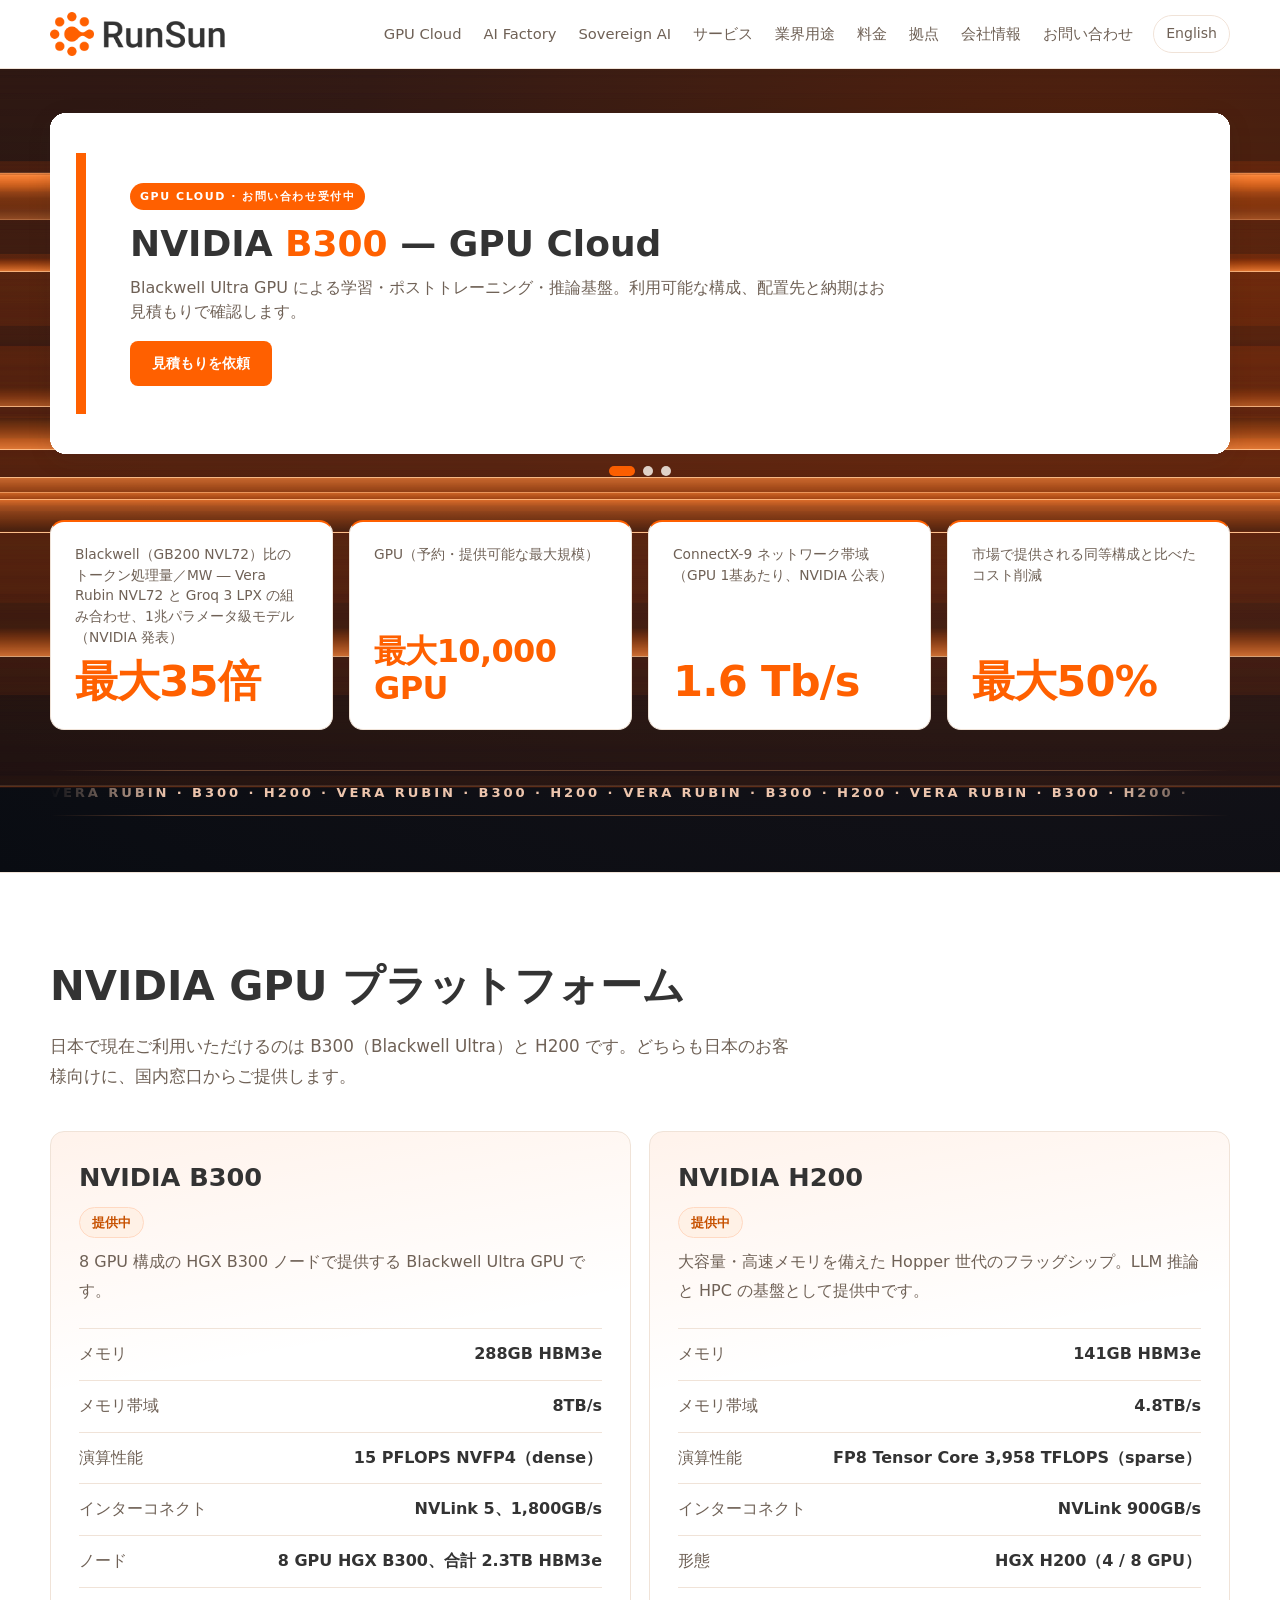
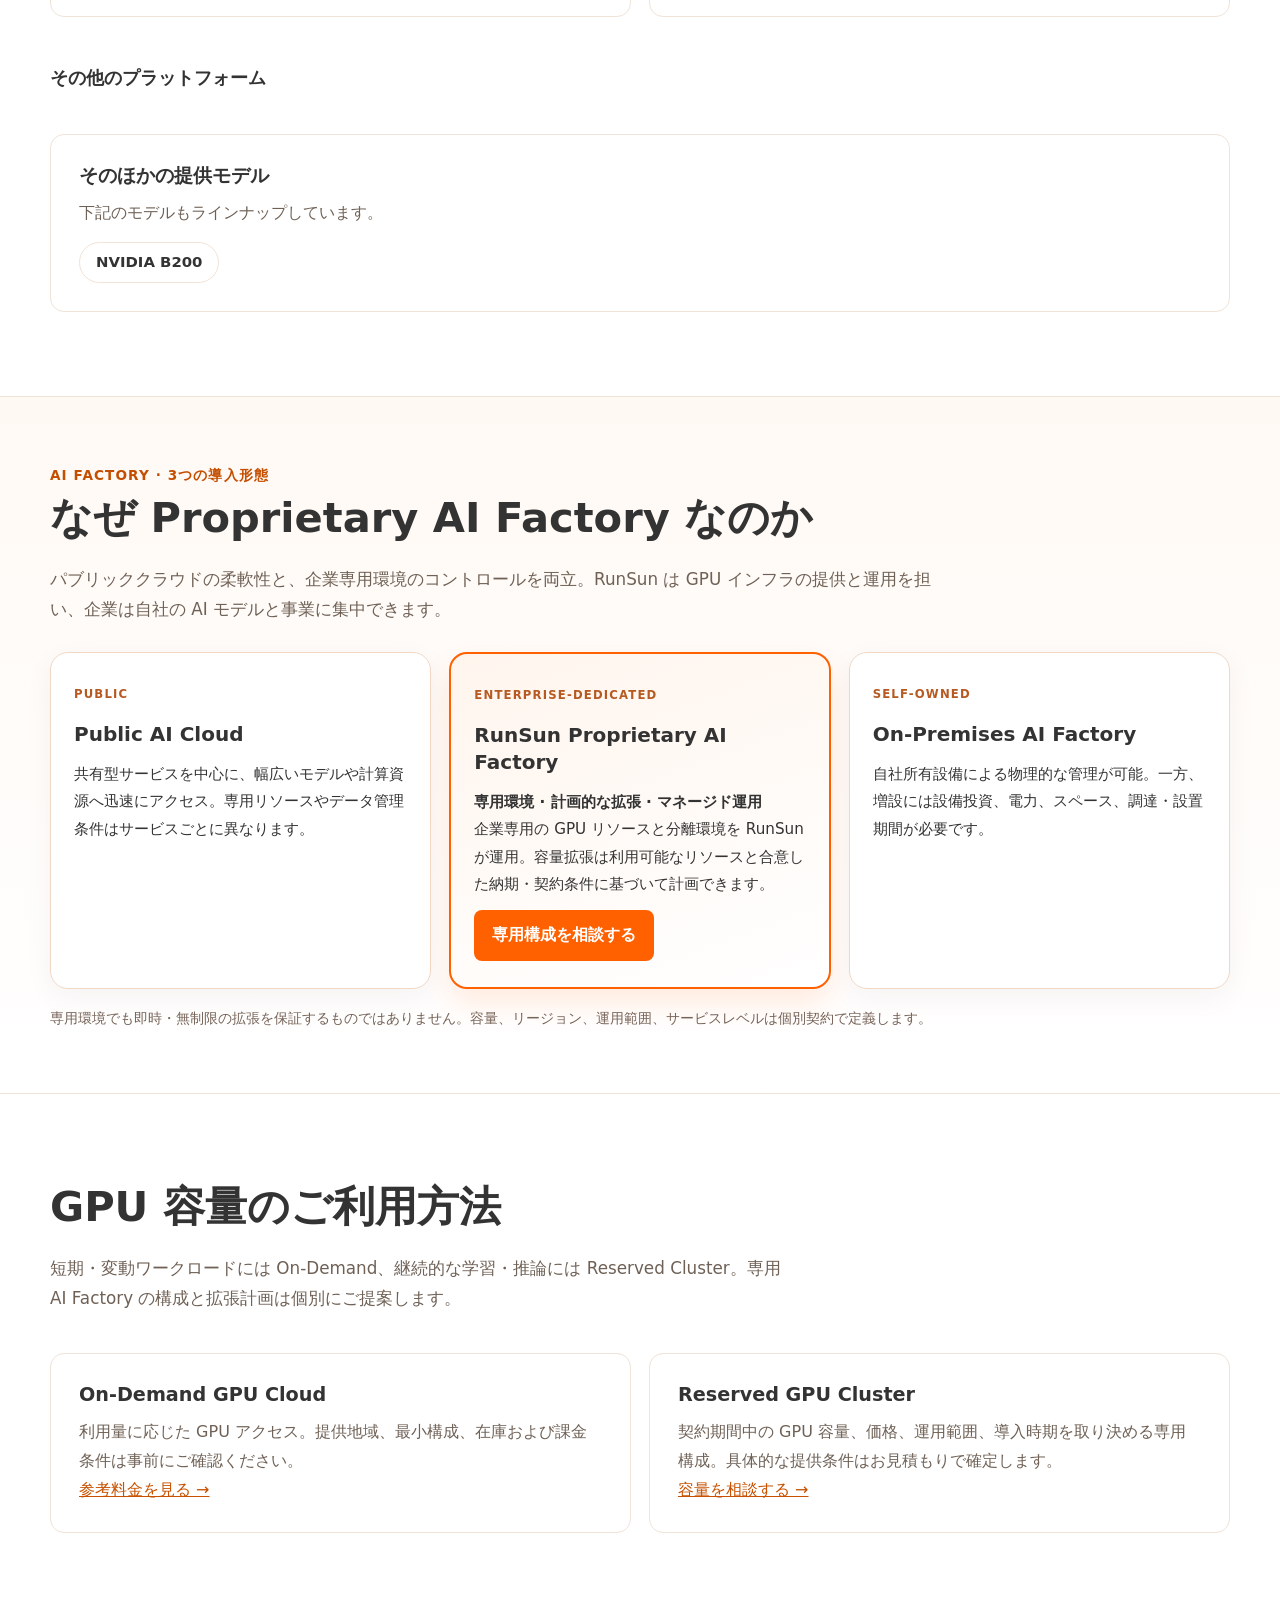
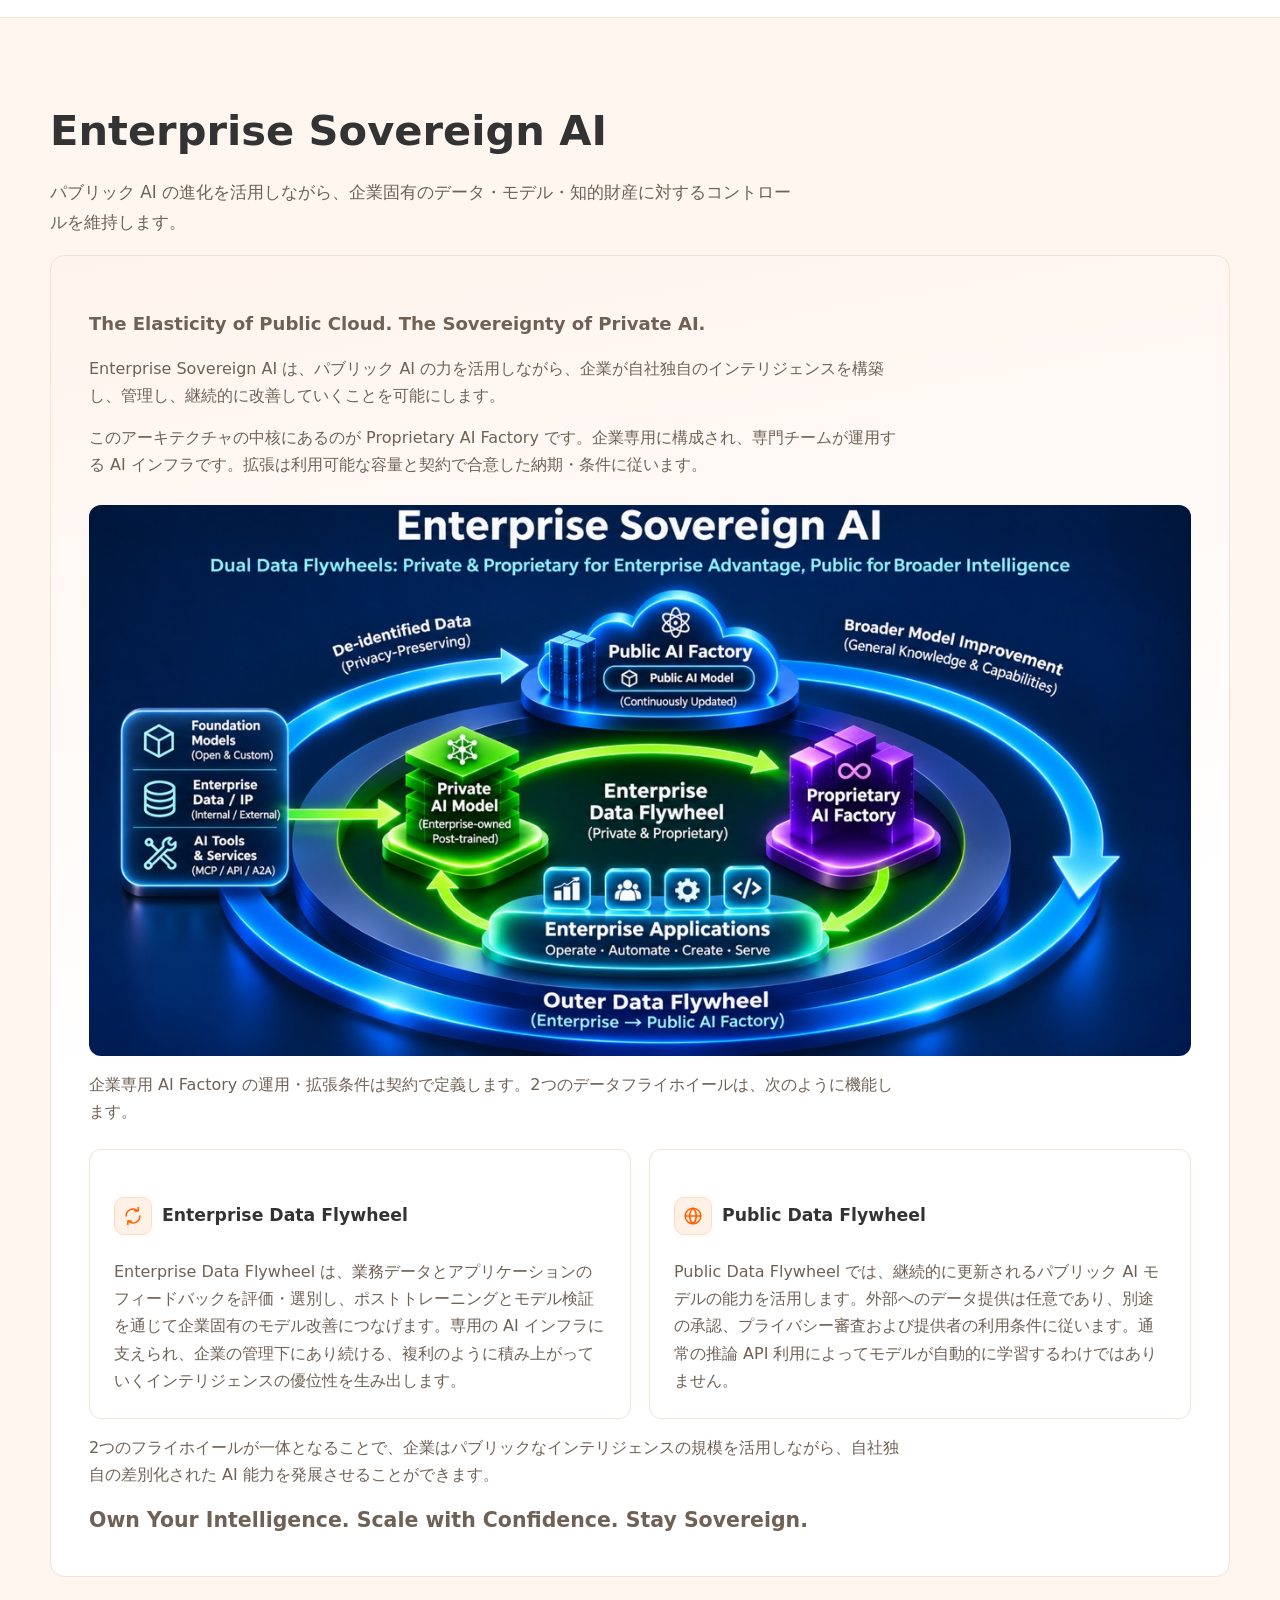
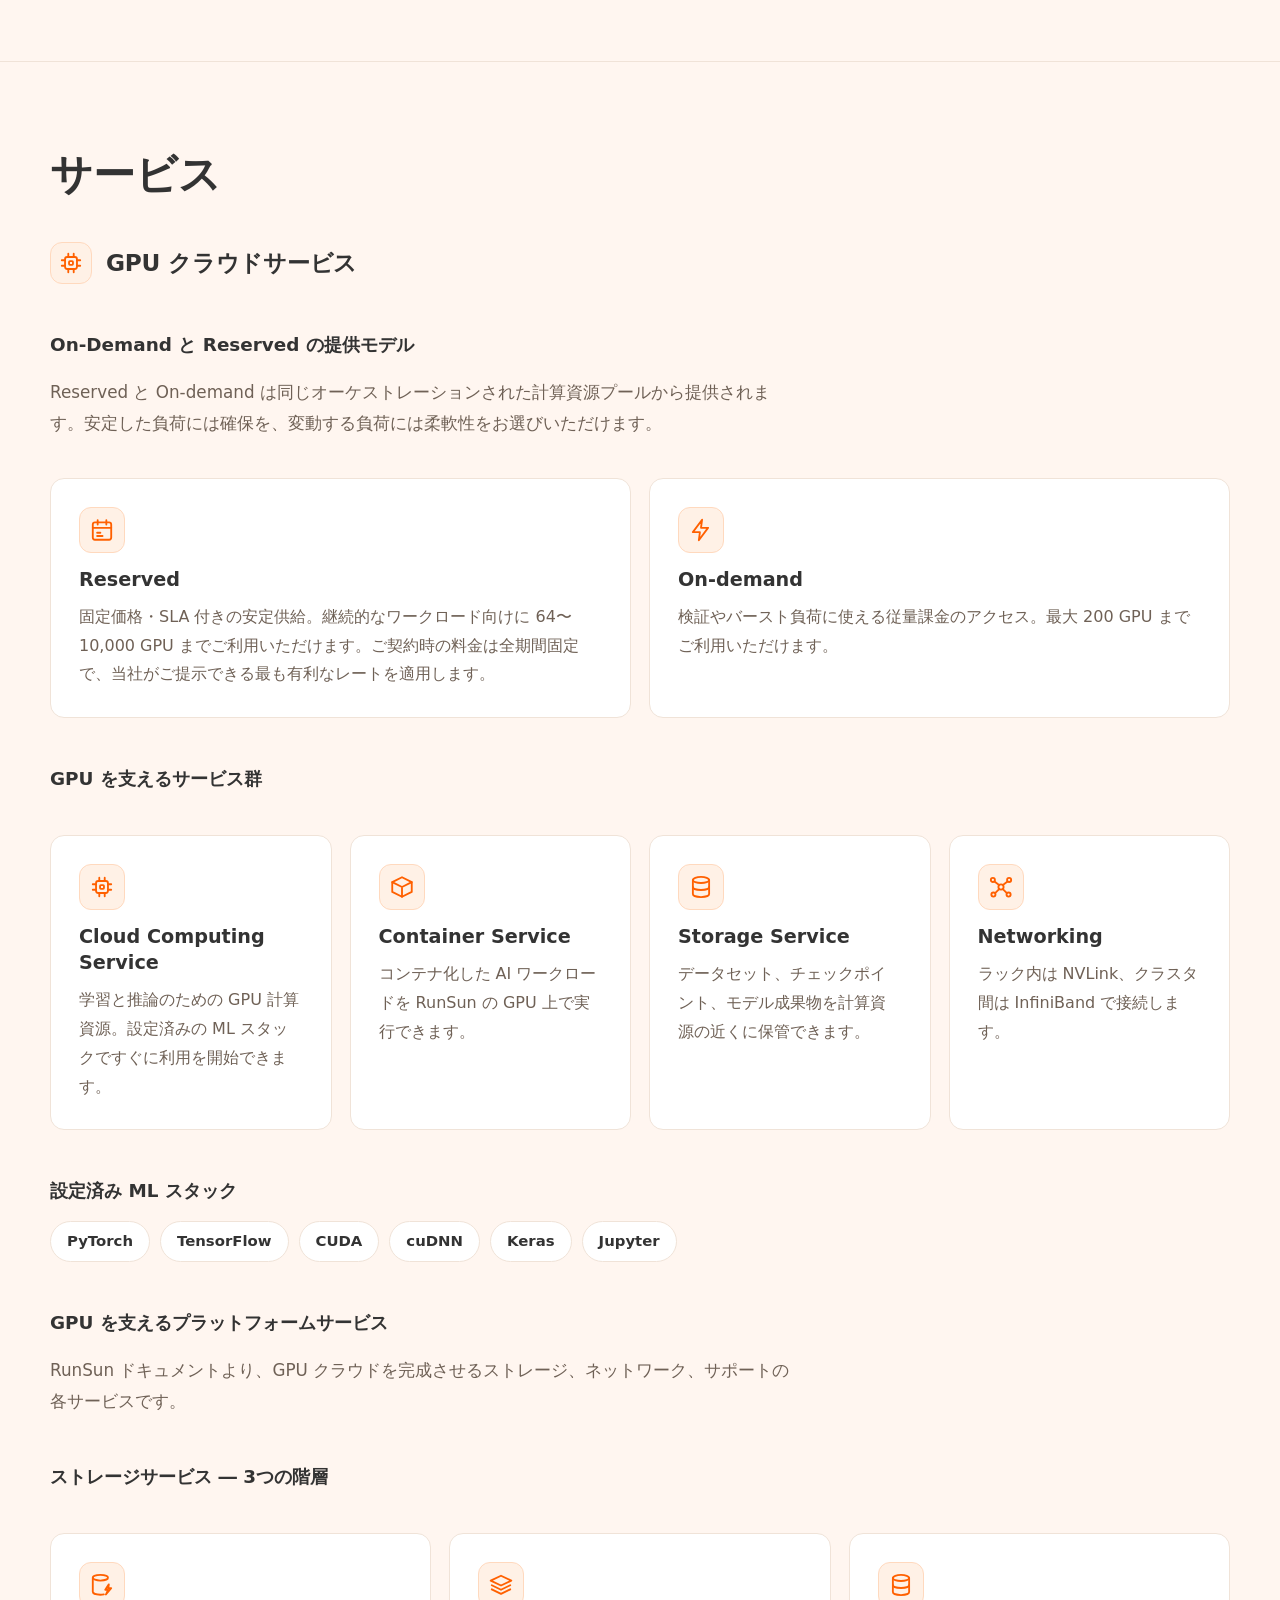
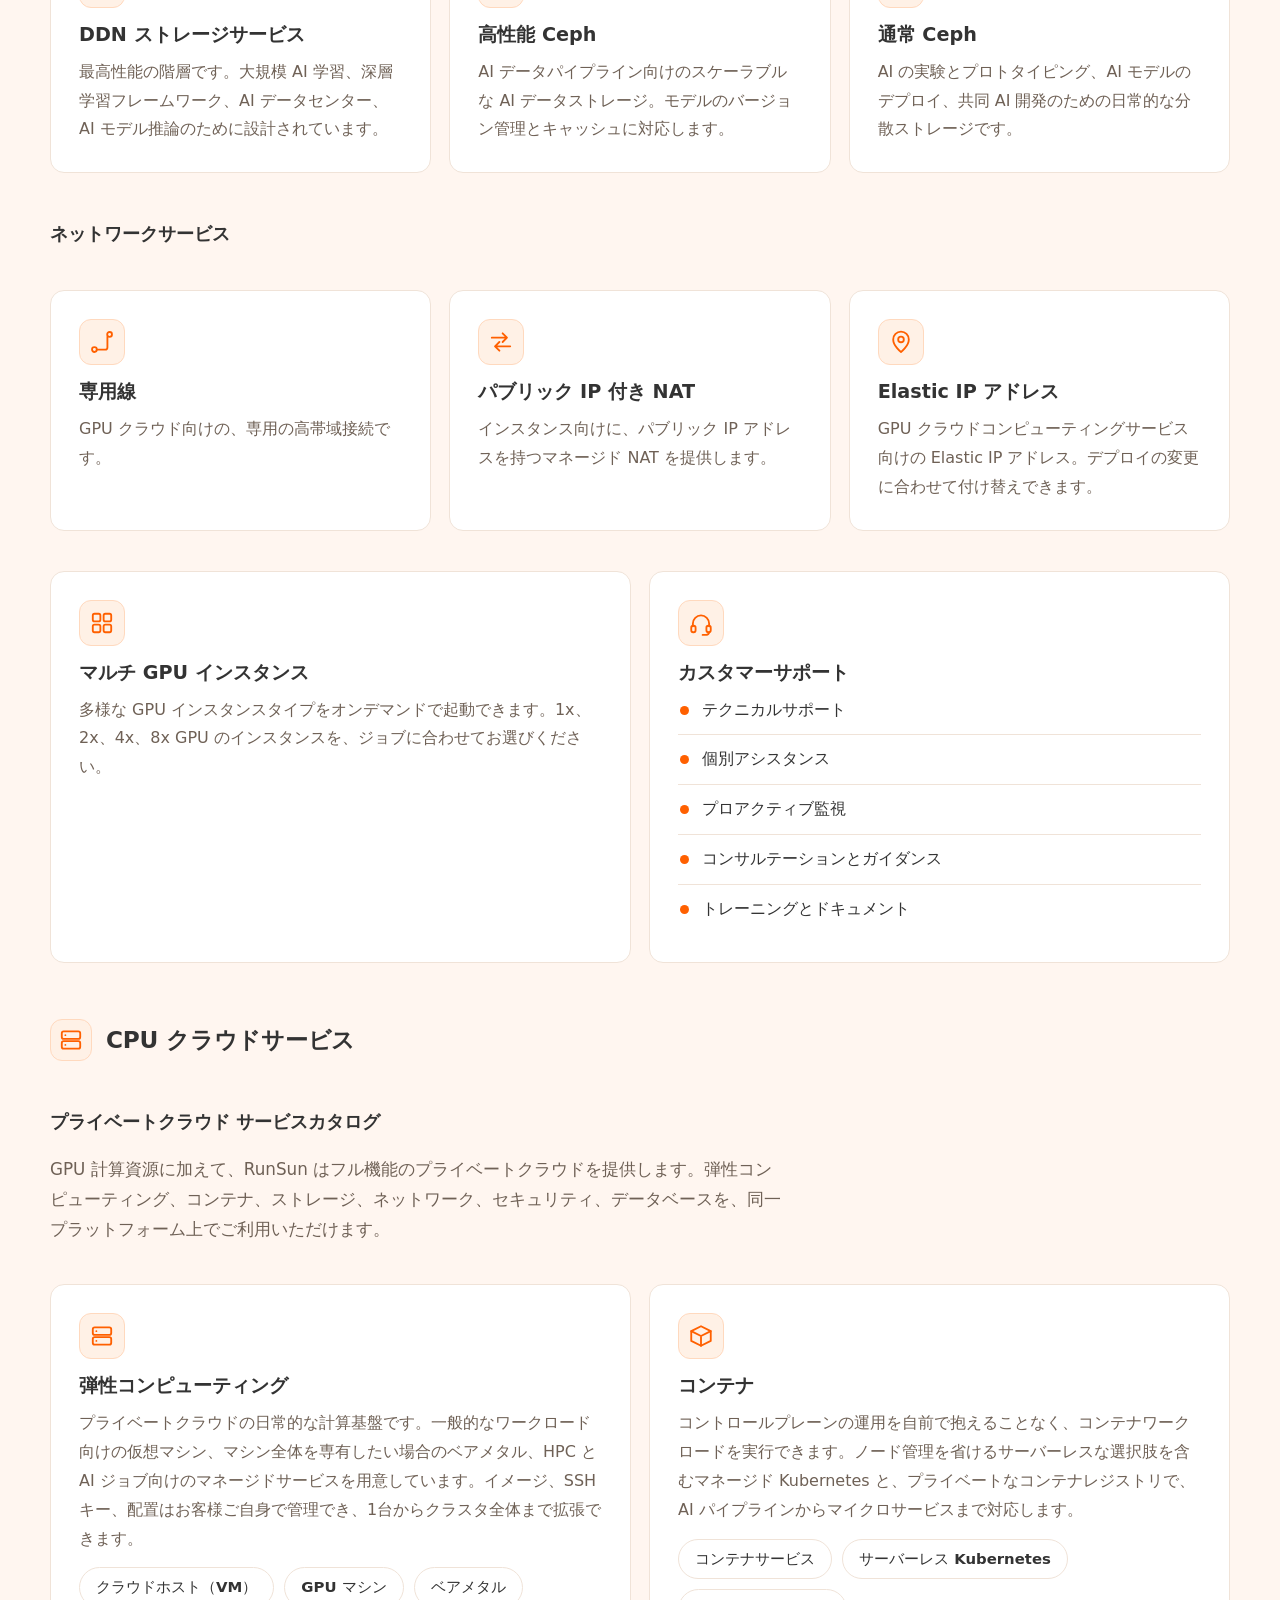
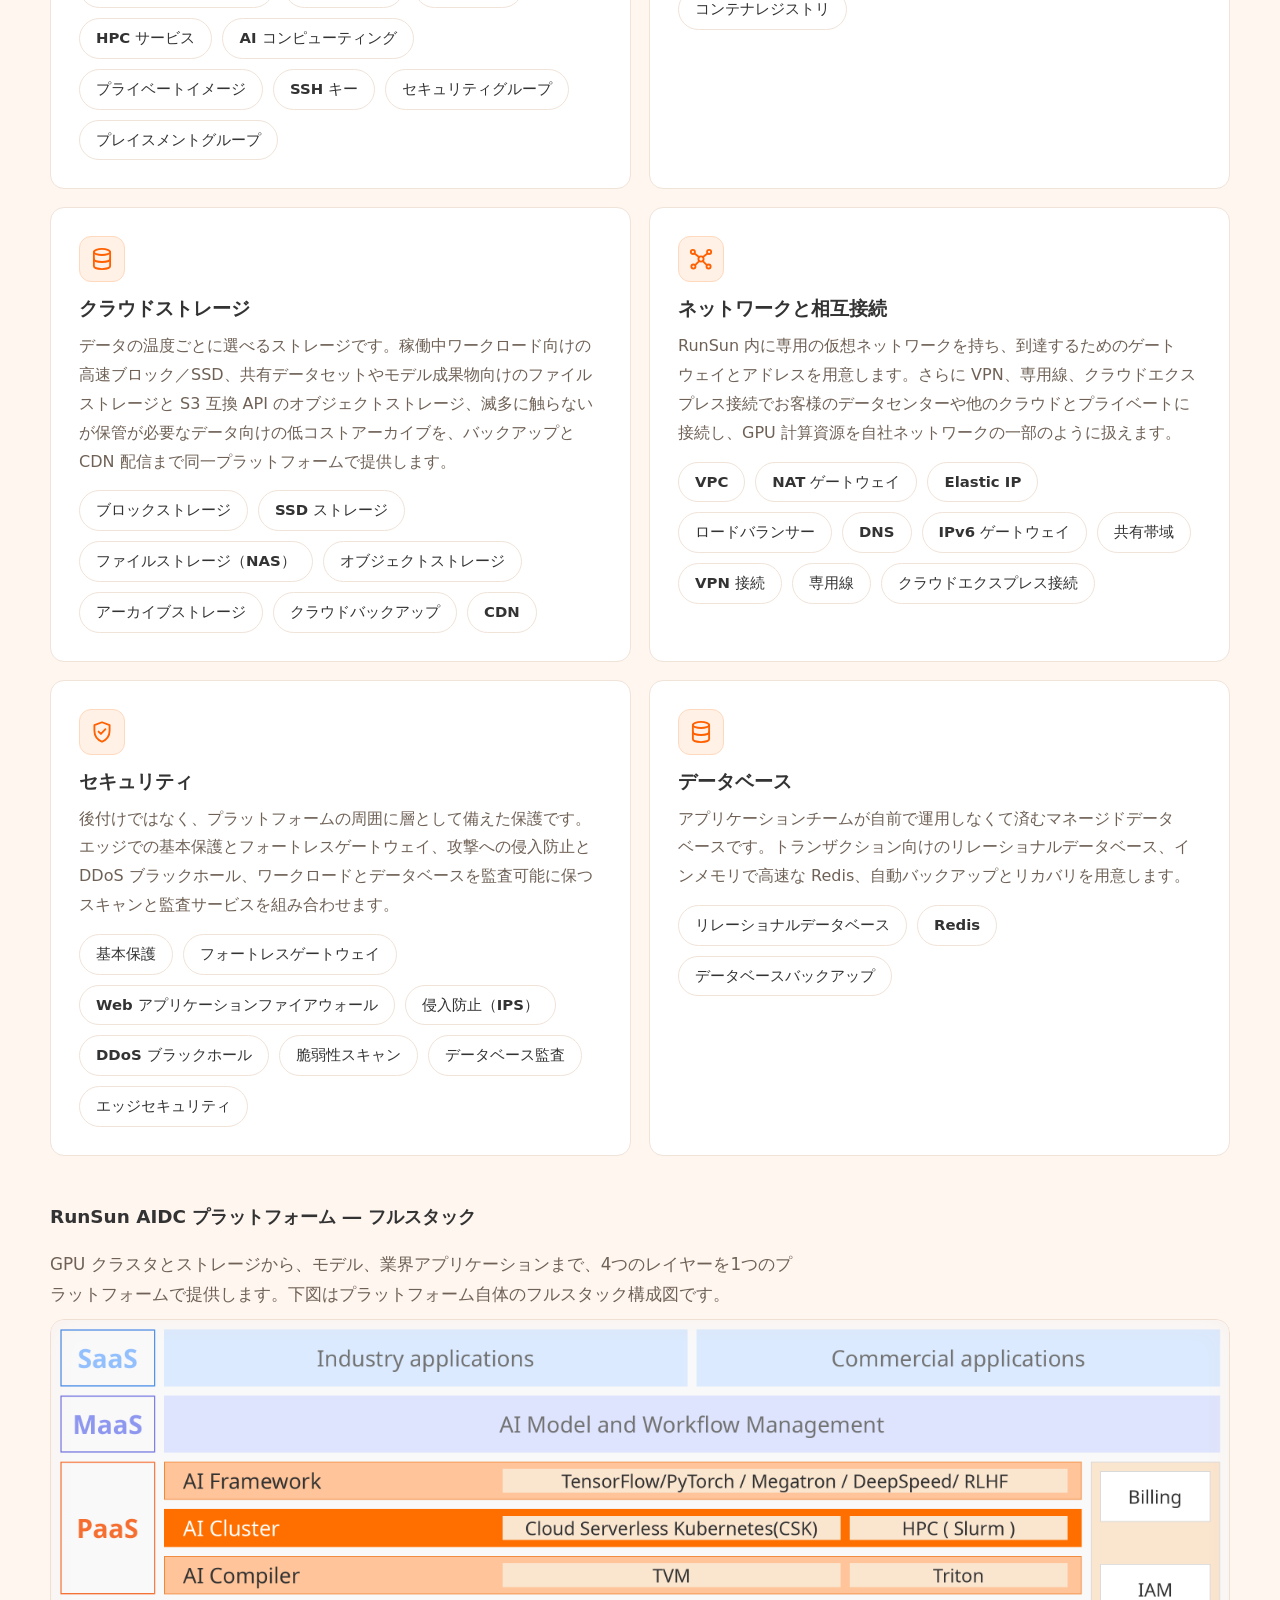
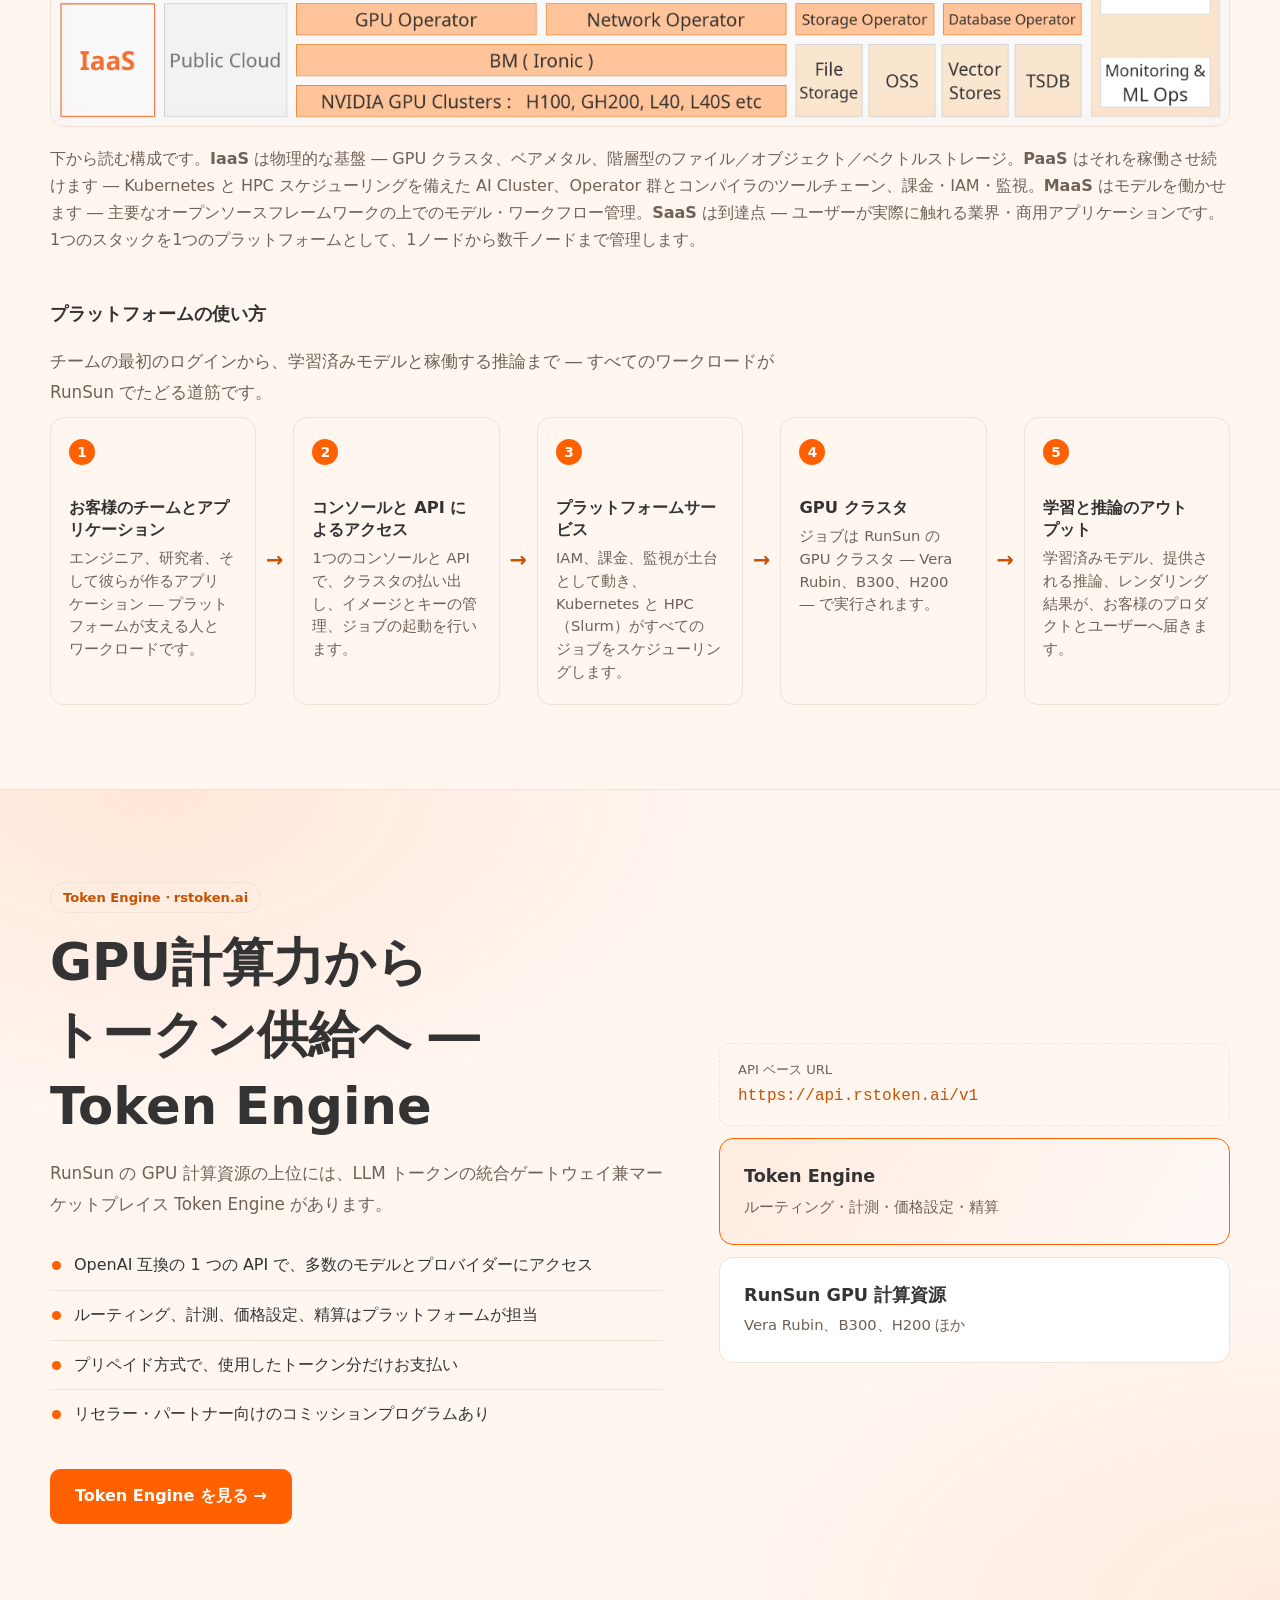
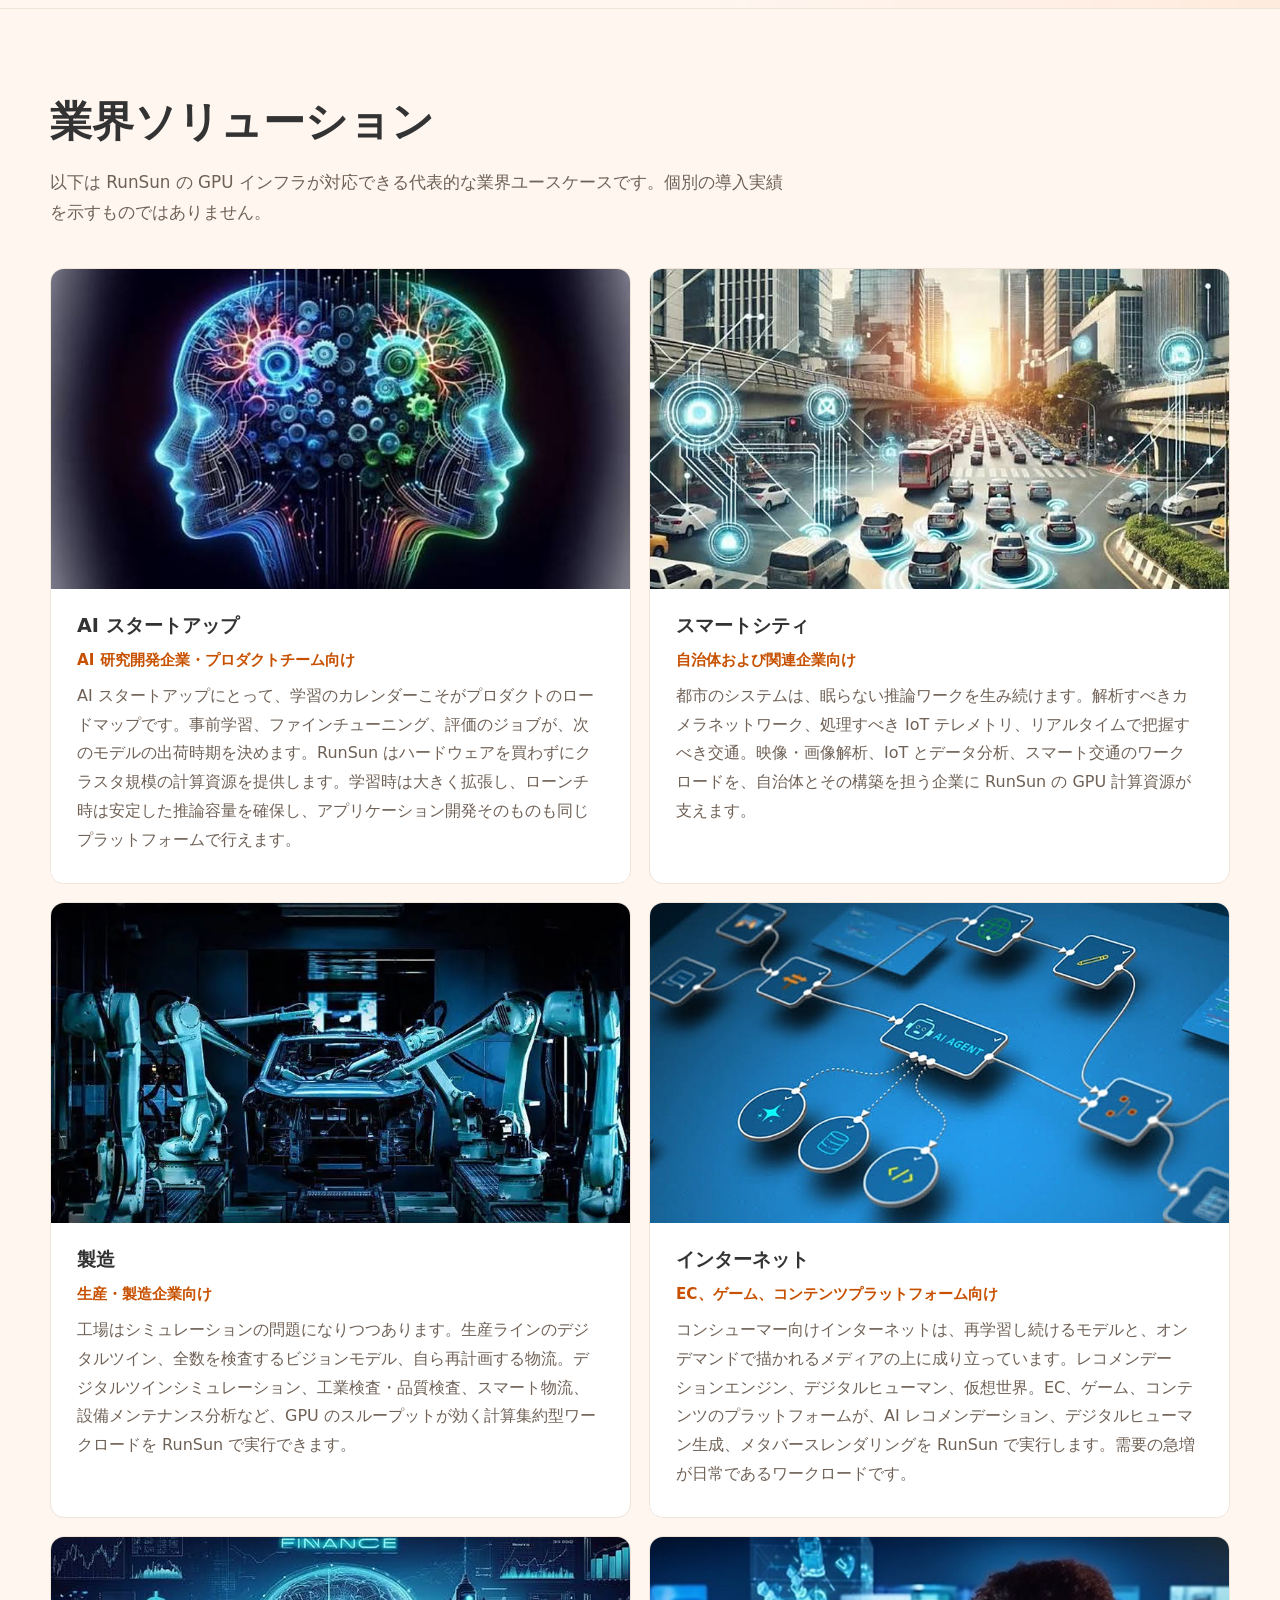
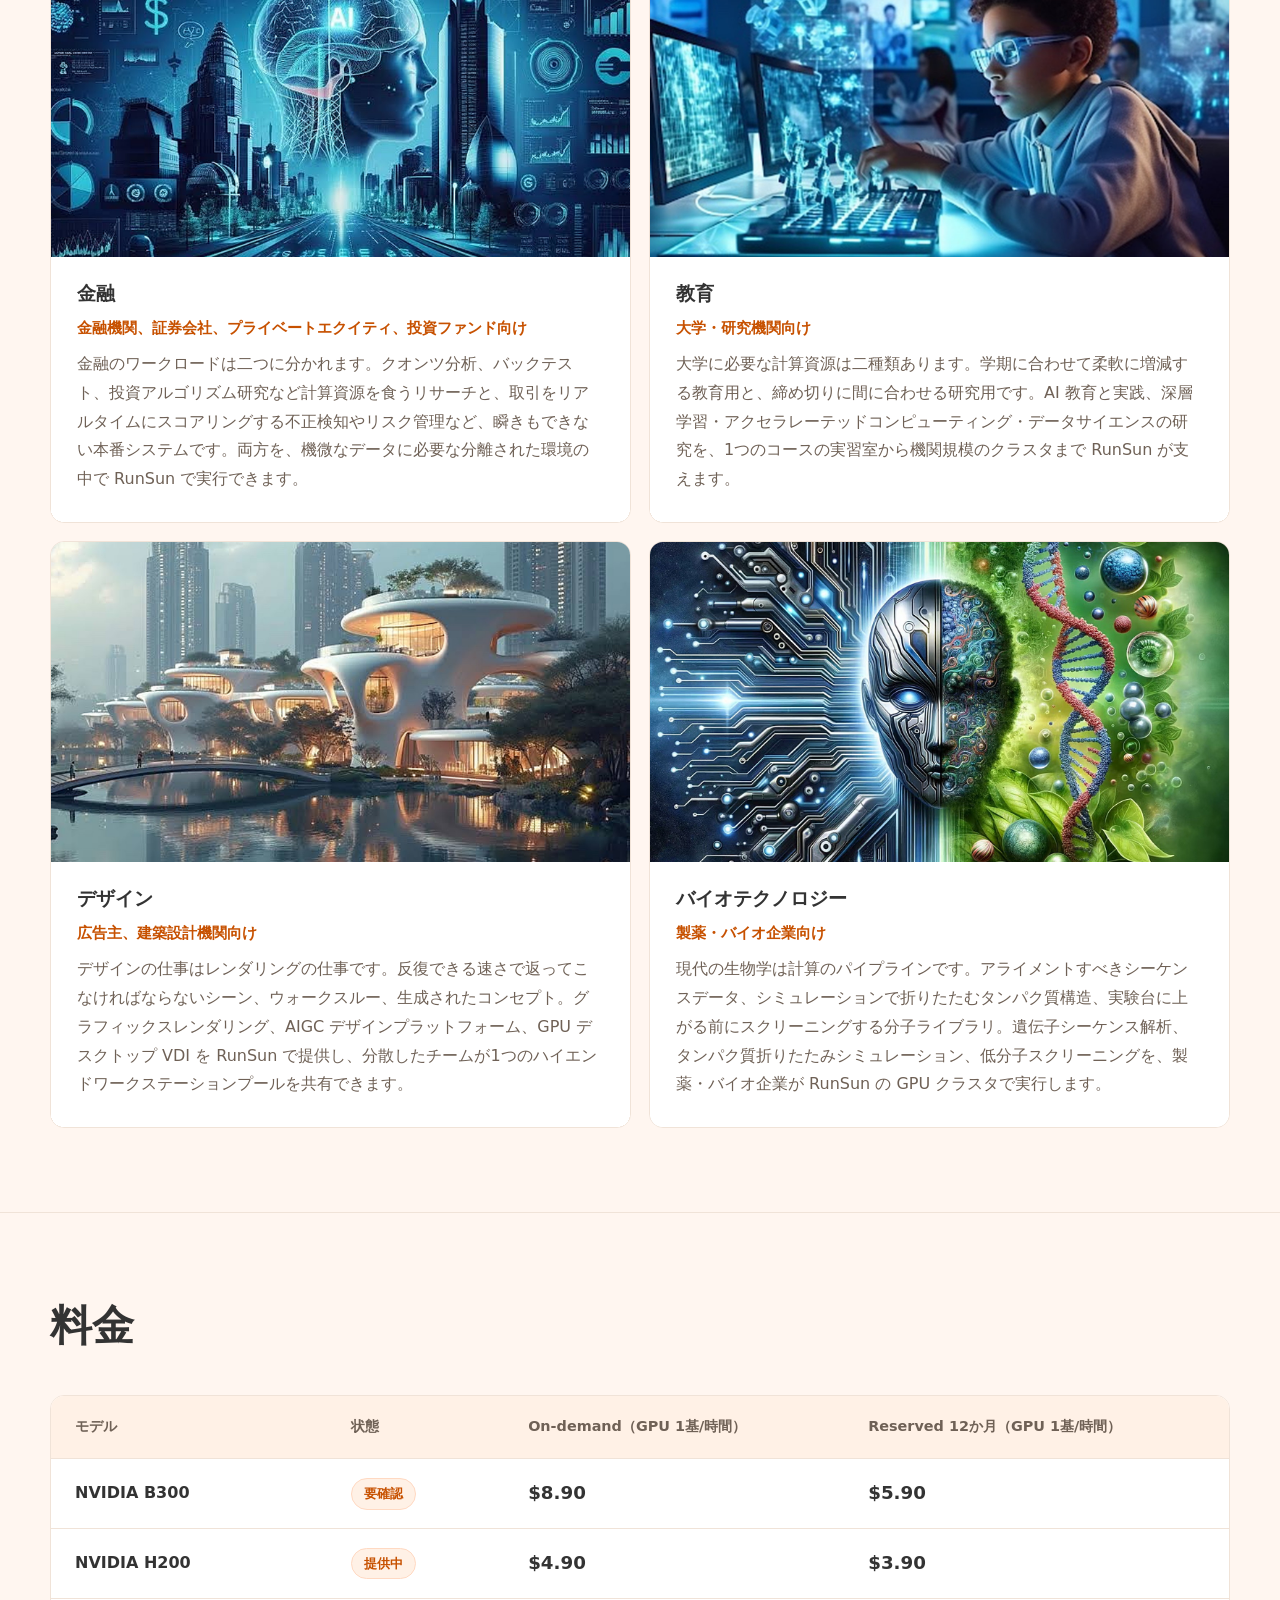
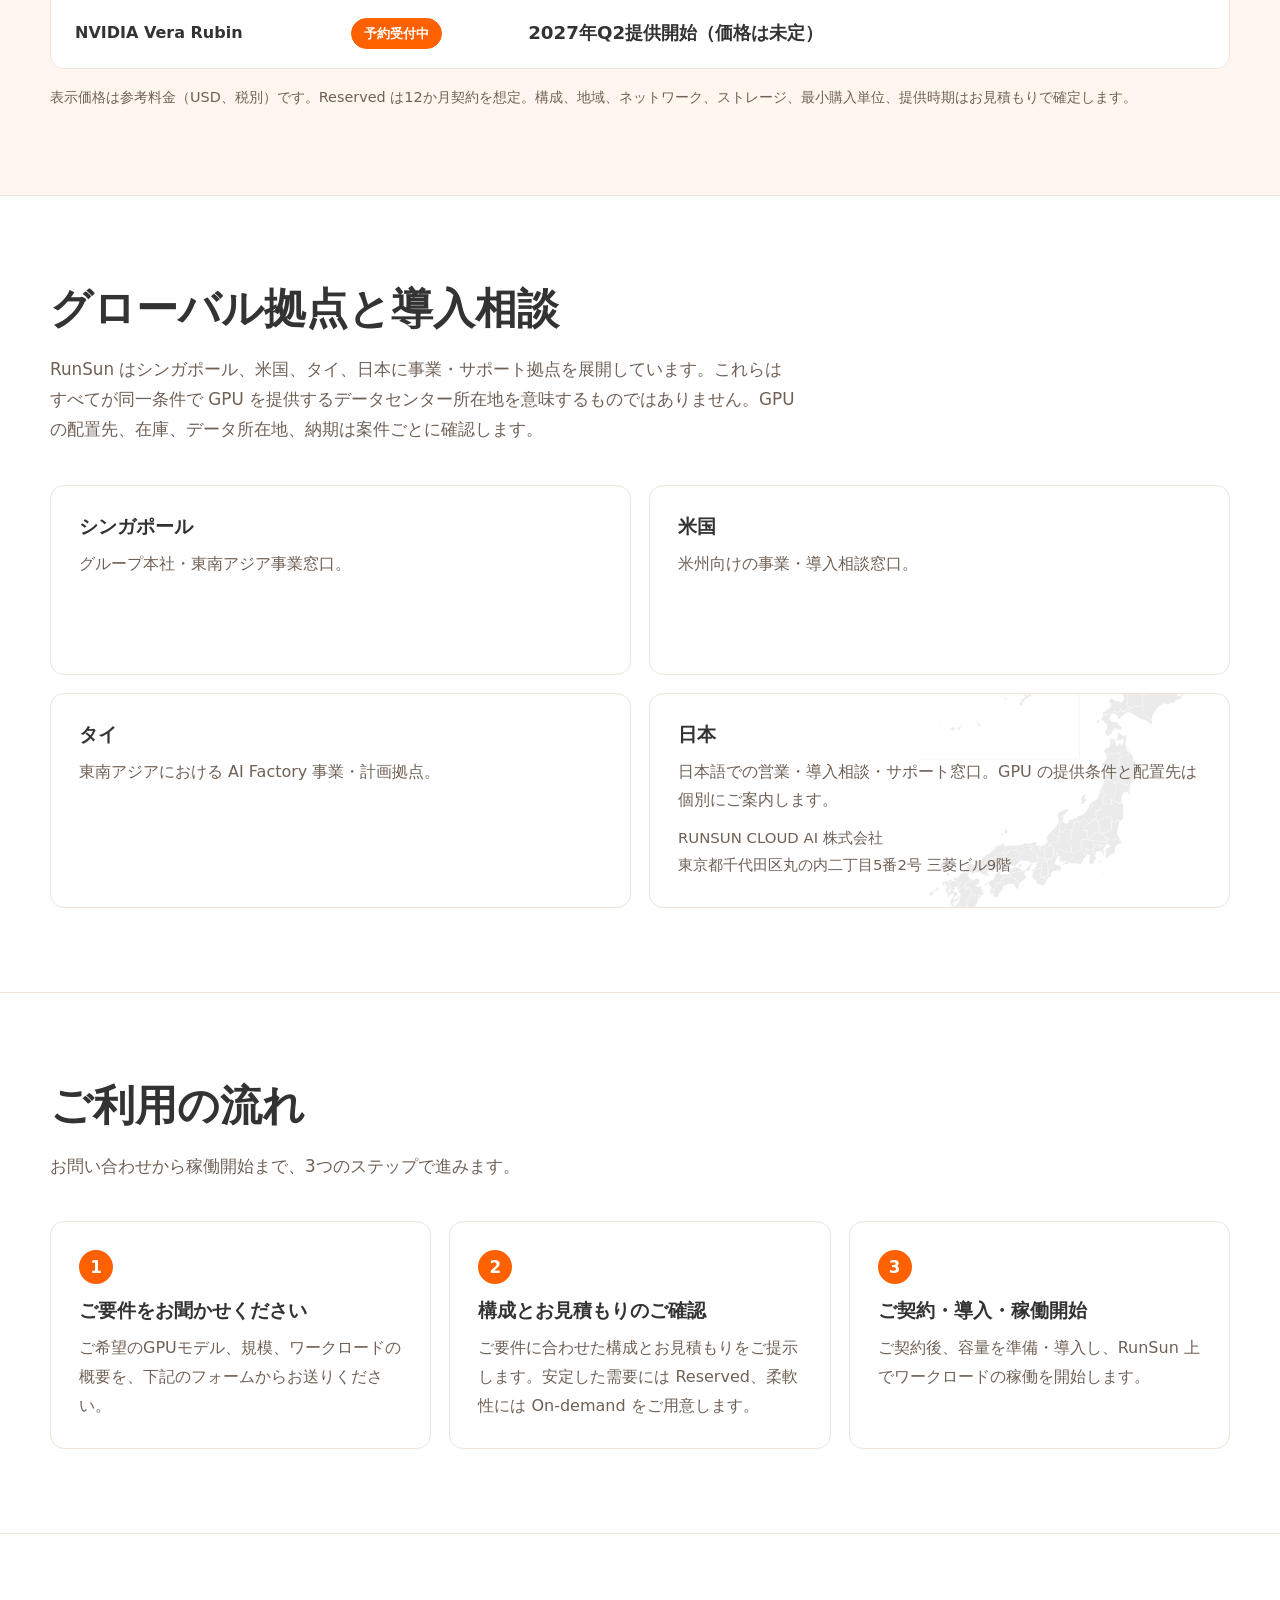
==== commit 12bf0796: "V3.3 align Japanese sovereignty language and preview cross-links" ====
--- a/site-jp/index.html
+++ b/site-jp/index.html
@@ -50,7 +50,7 @@
 
       <nav class="site-nav" id="site-nav" aria-label="Main"><ul><li><a href="#gpus">GPU Cloud</a></li><li><a href="#factory-advantage">AI Factory</a></li><li><a href="#sovereign">Sovereign AI</a></li><li><a href="#services">サービス</a></li><li><a href="#industries">業界用途</a></li><li><a href="#pricing">料金</a></li><li><a href="#regions">拠点</a></li><li><a href="#about">会社情報</a></li><li><a href="#contact">お問い合わせ</a></li></ul></nav>
 
-      <a class="locale-link" href="https://www.runsuncloud.com/" lang="en" hreflang="en">English</a>
+      <a class="locale-link" href="../site-en/" lang="en" hreflang="en">English</a>
     </div>
   </header>
 
@@ -160,7 +160,7 @@
           
           <p class="sovereign-tag">The Elasticity of Public Cloud. The Sovereignty of Private AI.</p>
           <p>Enterprise Sovereign AI は、パブリック AI の力を活用しながら、企業が自社独自のインテリジェンスを構築し、管理し、継続的に改善していくことを可能にします。</p>
-          <p>このアーキテクチャの中核にあるのが Proprietary AI Factory です。企業専用に設計された、専門的に運用管理され、弾力的に拡張可能な AI インフラストラクチャです。</p>
+          <p>このアーキテクチャの中核にあるのが Proprietary AI Factory です。企業専用に構成され、専門チームが運用する AI インフラです。拡張は利用可能な容量と契約で合意した納期・条件に従います。</p>
           <figure class="sovereign-figure">
             <img src="assets/sovereign-ai-flywheels.jpg" alt="Enterprise Sovereign AI の概念図：Proprietary AI Factory を中心に、Enterprise Data Flywheel（プライベートかつ独自）と外側の Public Data Flywheel という2つのデータフライホイールが循環する" loading="lazy">
           </figure>
@@ -168,15 +168,15 @@
           <div class="sovereign-grid">
             <div class="sovereign-card">
               <h4><span class="card-icon" aria-hidden="true"><svg viewBox="0 0 24 24"><use href="#ic-cycle"/></svg></span> Enterprise Data Flywheel</h4>
-              <p>Enterprise Data Flywheel は、企業独自の業務データ、運用経験、アプリケーションからのフィードバックを、ポストトレーニングを通じて継続的に改善されるプライベート AI モデルへと変換します。専用の AI インフラに支えられ、企業の管理下にあり続ける、複利のように積み上がっていくインテリジェンスの優位性を生み出します。</p>
+              <p>Enterprise Data Flywheel は、業務データとアプリケーションのフィードバックを評価・選別し、ポストトレーニングとモデル検証を通じて企業固有のモデル改善につなげます。専用の AI インフラに支えられ、企業の管理下にあり続ける、複利のように積み上がっていくインテリジェンスの優位性を生み出します。</p>
             </div>
             <div class="sovereign-card">
               <h4><span class="card-icon" aria-hidden="true"><svg viewBox="0 0 24 24"><use href="#ic-globe"/></svg></span> Public Data Flywheel</h4>
-              <p>Public Data Flywheel により、企業はパブリック AI モデルの進歩による恩恵を受けながら、許可された、プライバシーを保つデータと知見を選択的に、より広い AI エコシステムと共有できます。</p>
+              <p>Public Data Flywheel では、継続的に更新されるパブリック AI モデルの能力を活用します。外部へのデータ提供は任意であり、別途の承認、プライバシー審査および提供者の利用条件に従います。通常の推論 API 利用によってモデルが自動的に学習するわけではありません。</p>
             </div>
           </div>
           <p>2つのフライホイールが一体となることで、企業はパブリックなインテリジェンスの規模を活用しながら、自社独自の差別化された AI 能力を発展させることができます。</p>
-          <p class="sovereign-close">Own Your Intelligence. Scale Without Limits. Stay Sovereign.</p>
+          <p class="sovereign-close">Own Your Intelligence. Scale with Confidence. Stay Sovereign.</p>
         </div>
         </div></section>
 <section class="section section-alt" id="services">
--- a/site-jp/style.css
+++ b/site-jp/style.css
@@ -1576,3 +1576,22 @@
 @media (min-width: 821px) and (max-width: 873px) {
   .stat-fit strong { font-size: 1.5rem; }
 }
+
+
+/* V3.3: Japanese AI Factory comparison and RunSun orange editorial surfaces */
+.v3jp-factory{background:linear-gradient(180deg,#fff9f4,#fff);padding-block:clamp(40px,5vw,76px)}
+.v3jp-factory .eyebrow{color:#c44e00;font-weight:800;letter-spacing:.08em}
+.v3jp-factory .section-intro{max-width:900px}
+.v3jp-grid{display:grid;grid-template-columns:repeat(3,minmax(0,1fr));gap:18px;margin:28px 0 18px}
+.v3jp-card{background:#fff;border:1px solid #f0d8c6;border-radius:18px;padding:26px 23px;box-shadow:0 8px 28px rgba(73,34,5,.05)}
+.v3jp-card>span{font-size:.73rem;font-weight:800;letter-spacing:.1em;color:#b65a21}
+.v3jp-card h3{font-size:1.25rem;line-height:1.35;margin:13px 0}
+.v3jp-card p{line-height:1.8;font-size:.95rem}
+.v3jp-card.v3jp-featured{border:2px solid #ff6000;background:linear-gradient(160deg,#fff5ed,#fff);box-shadow:0 15px 30px rgba(255,96,0,.12)}
+.v3jp-card .cta{display:inline-block;margin-top:12px;background:#ff6000;color:#fff;border-radius:8px;padding:11px 18px;text-decoration:none;font-weight:750}
+.v3jp-note{font-size:.85rem;color:#766358;line-height:1.65}
+.v3jp-region{align-items:stretch}
+.v3jp-region .card{min-height:190px}
+#sovereign .sovereign{margin-top:18px}
+#sovereign .sovereign-figure img{max-width:100%;height:auto}
+@media(max-width:850px){.v3jp-grid{grid-template-columns:1fr}.v3jp-region{grid-template-columns:1fr}}
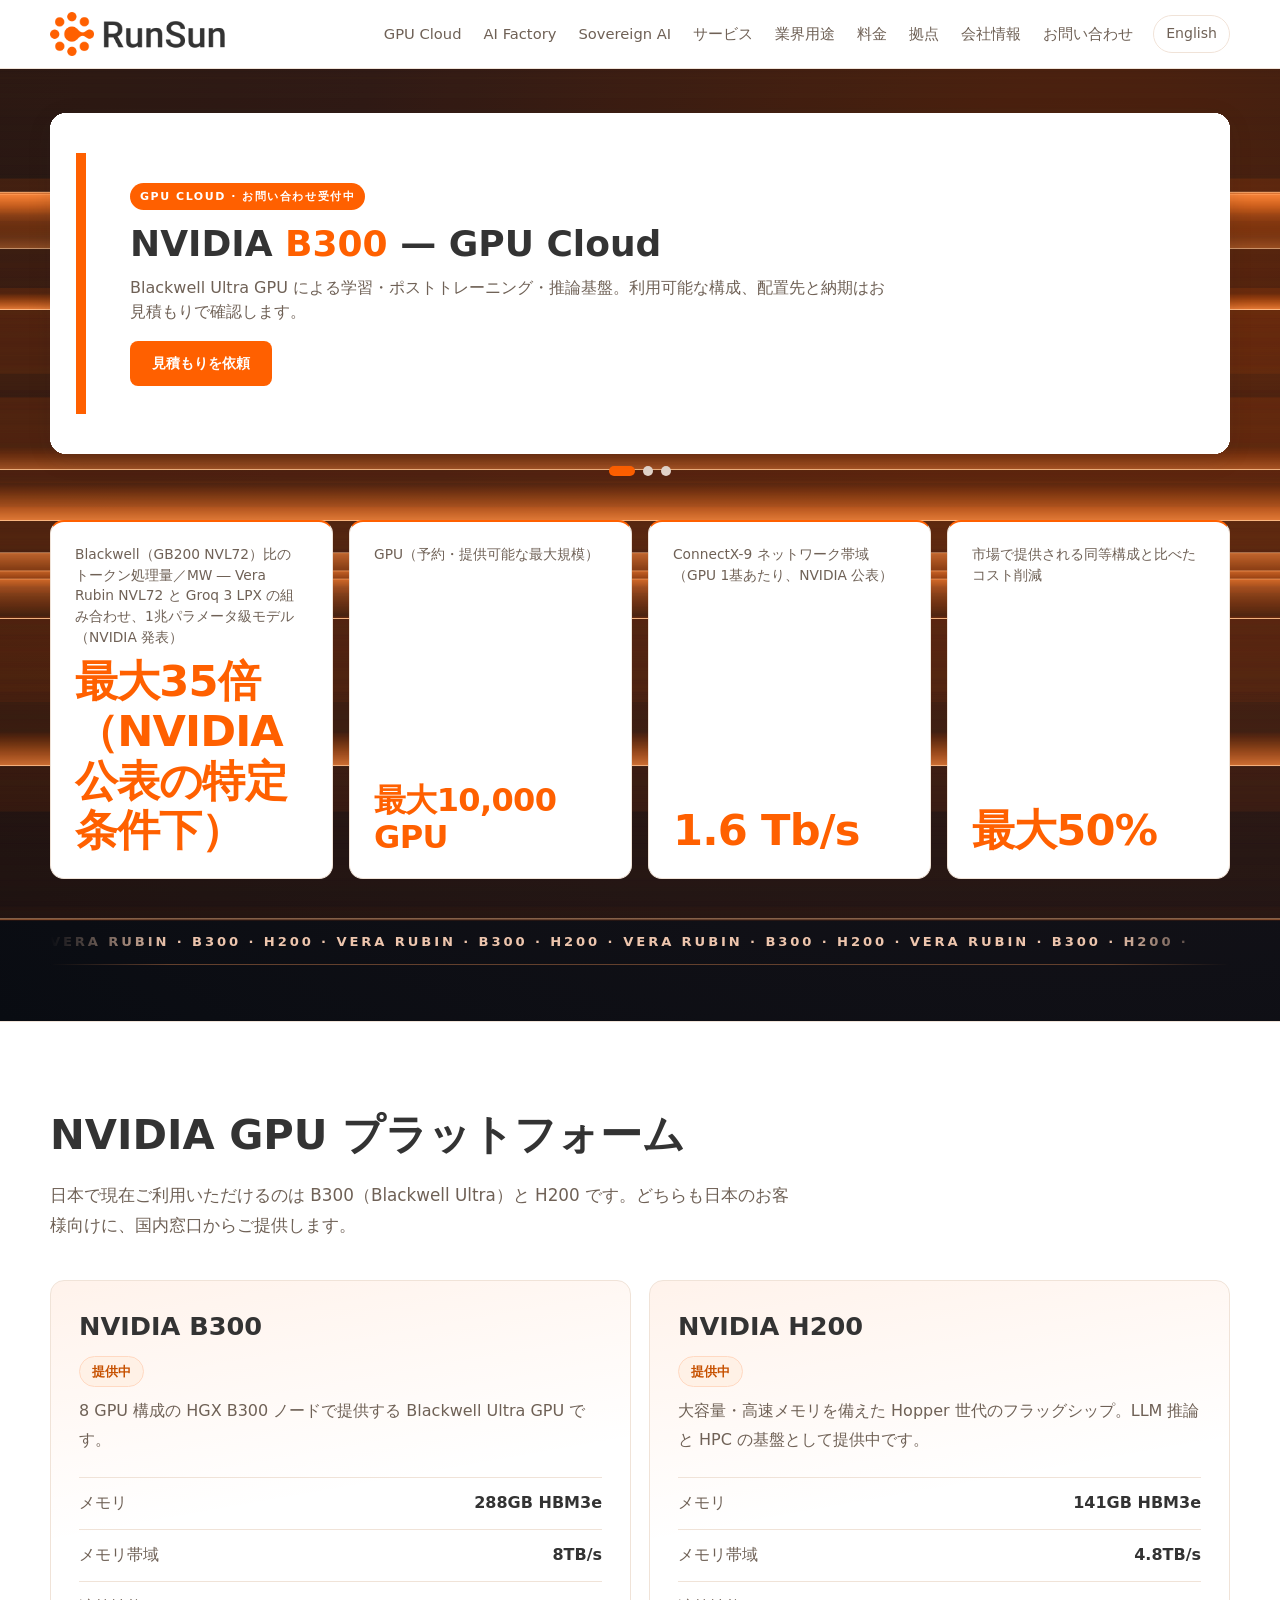
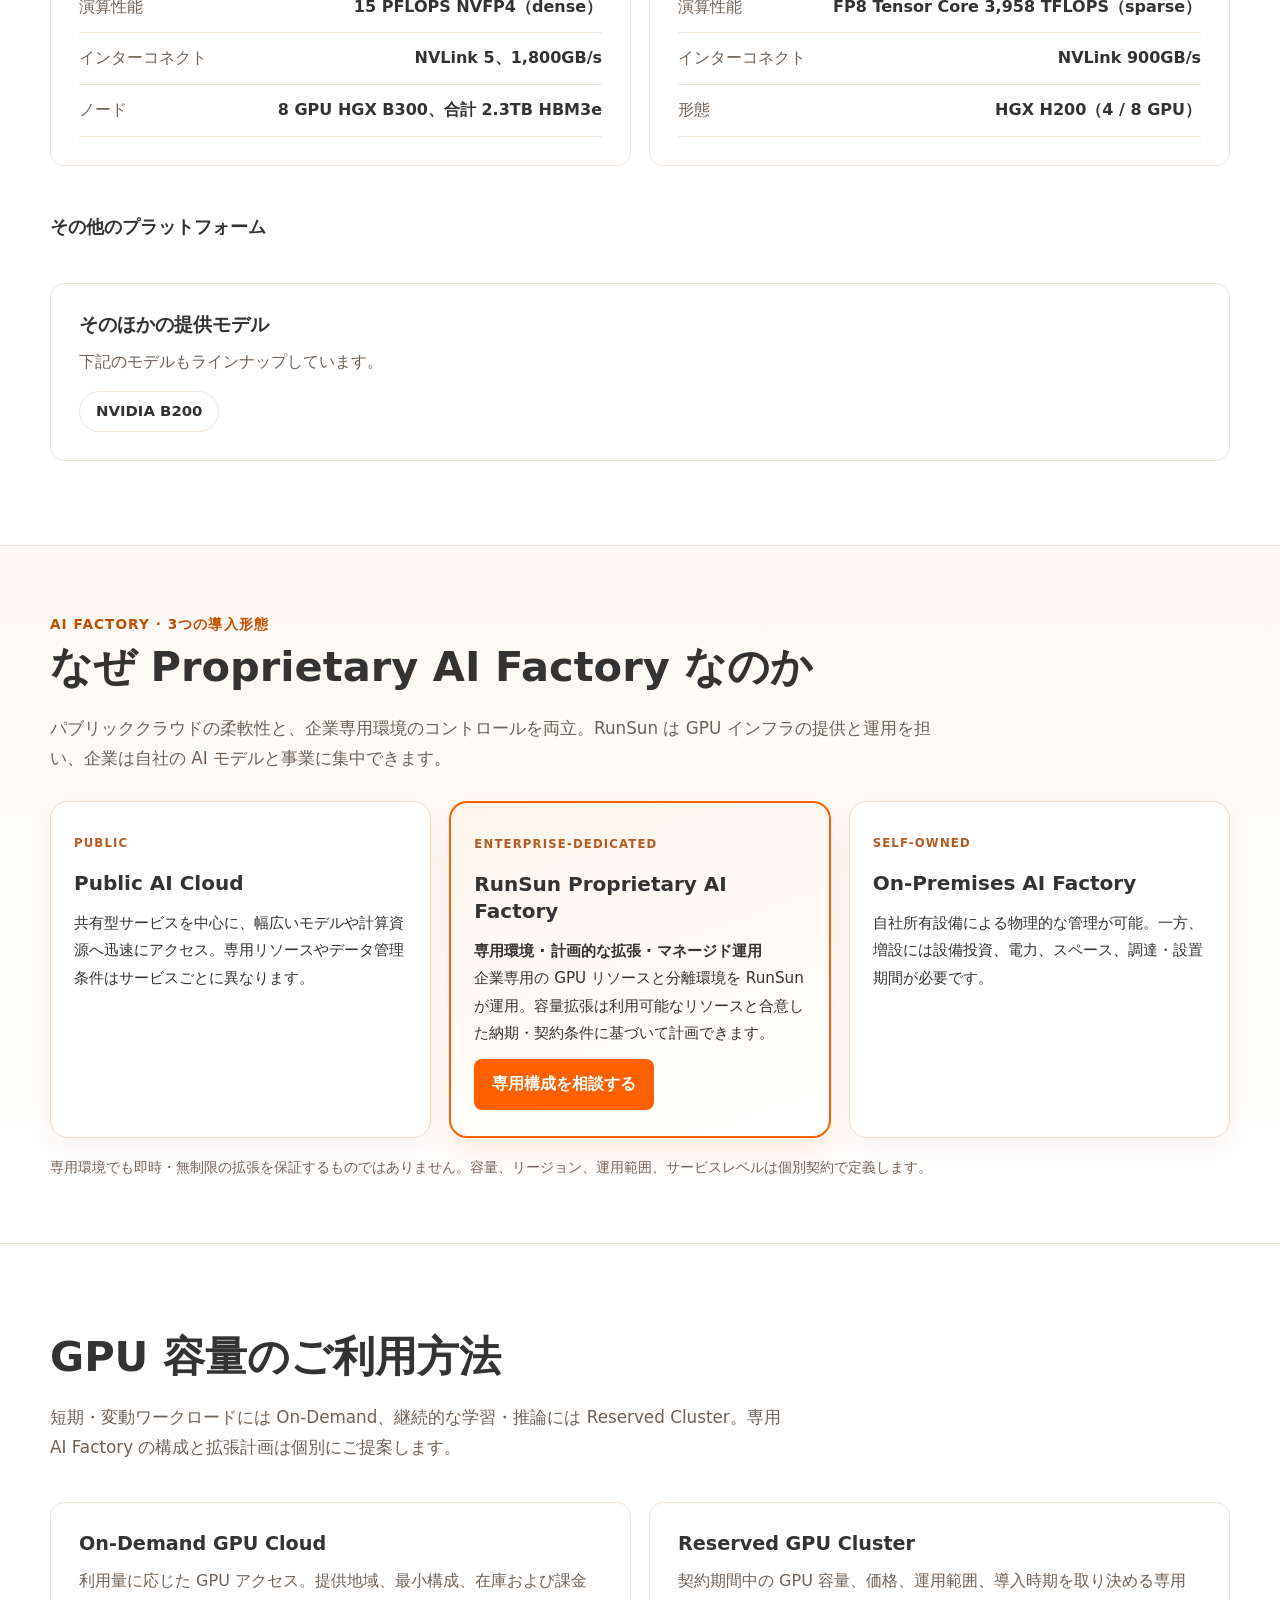
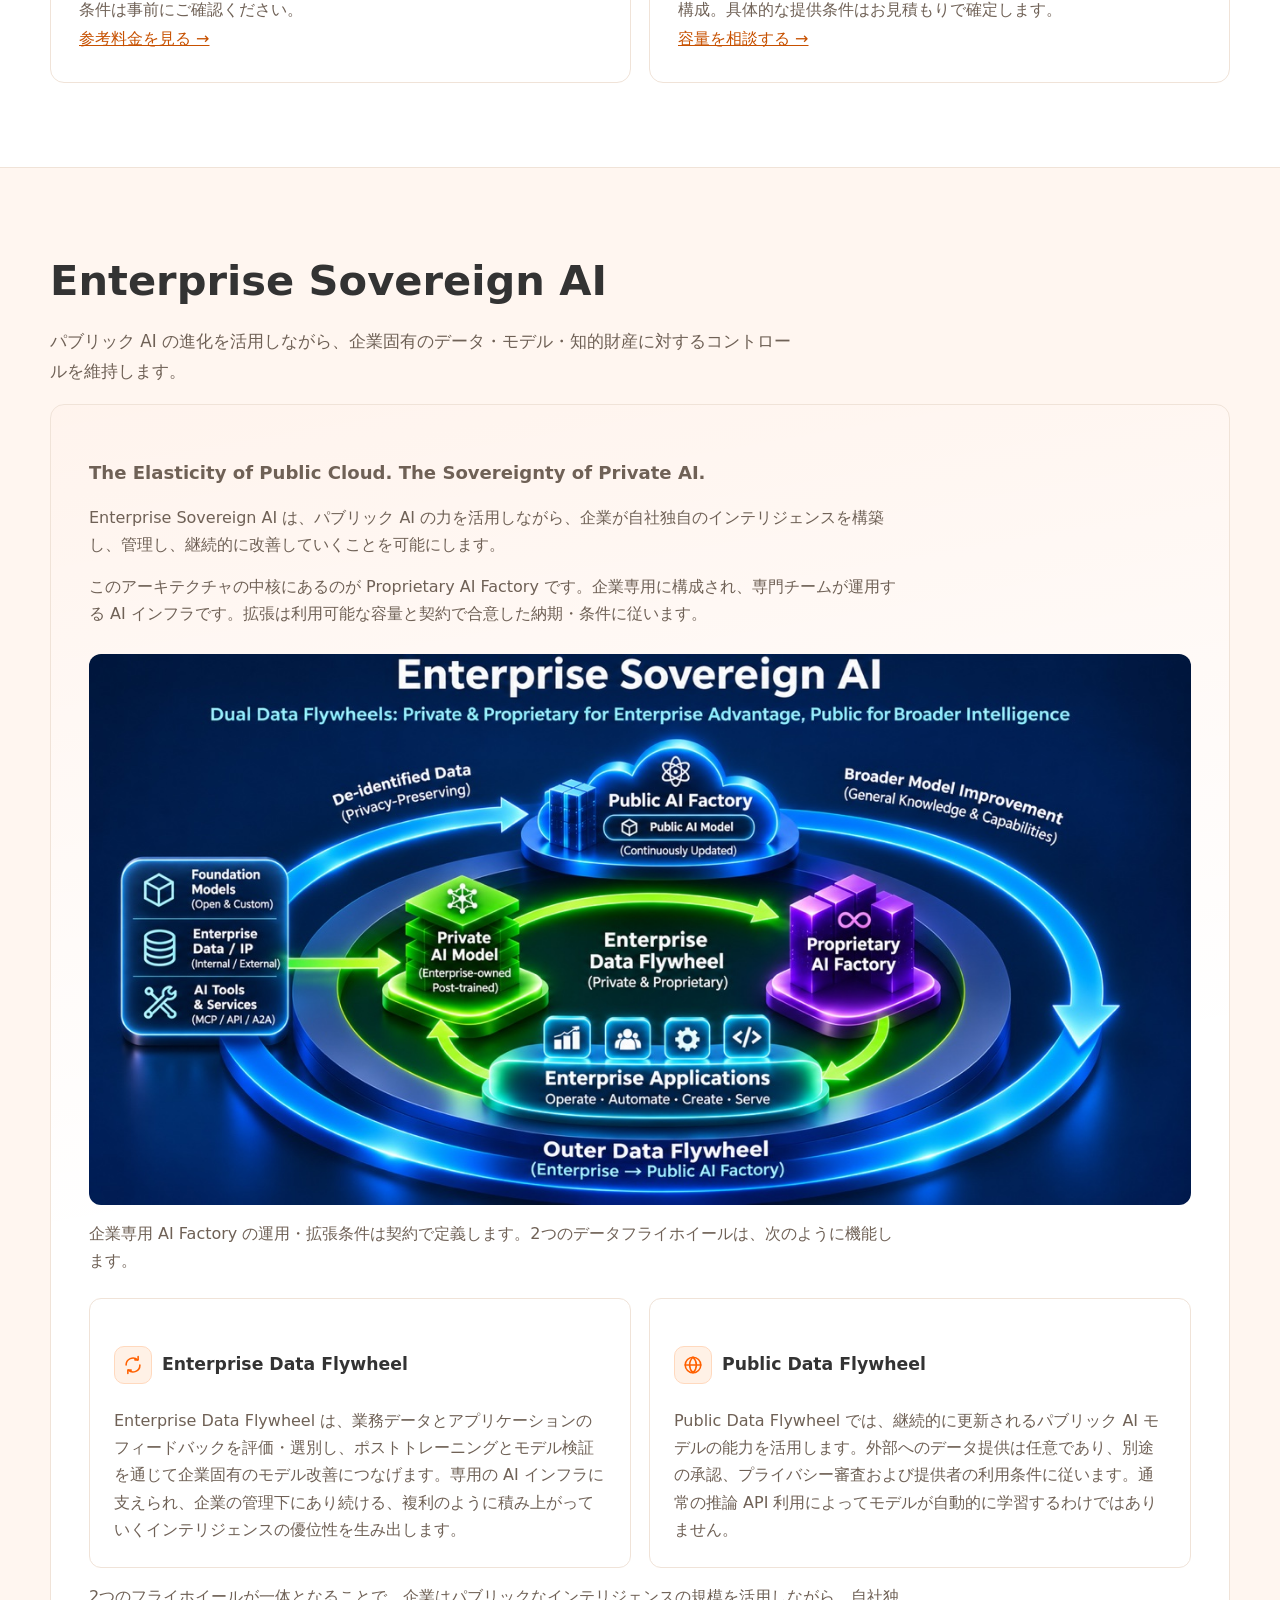
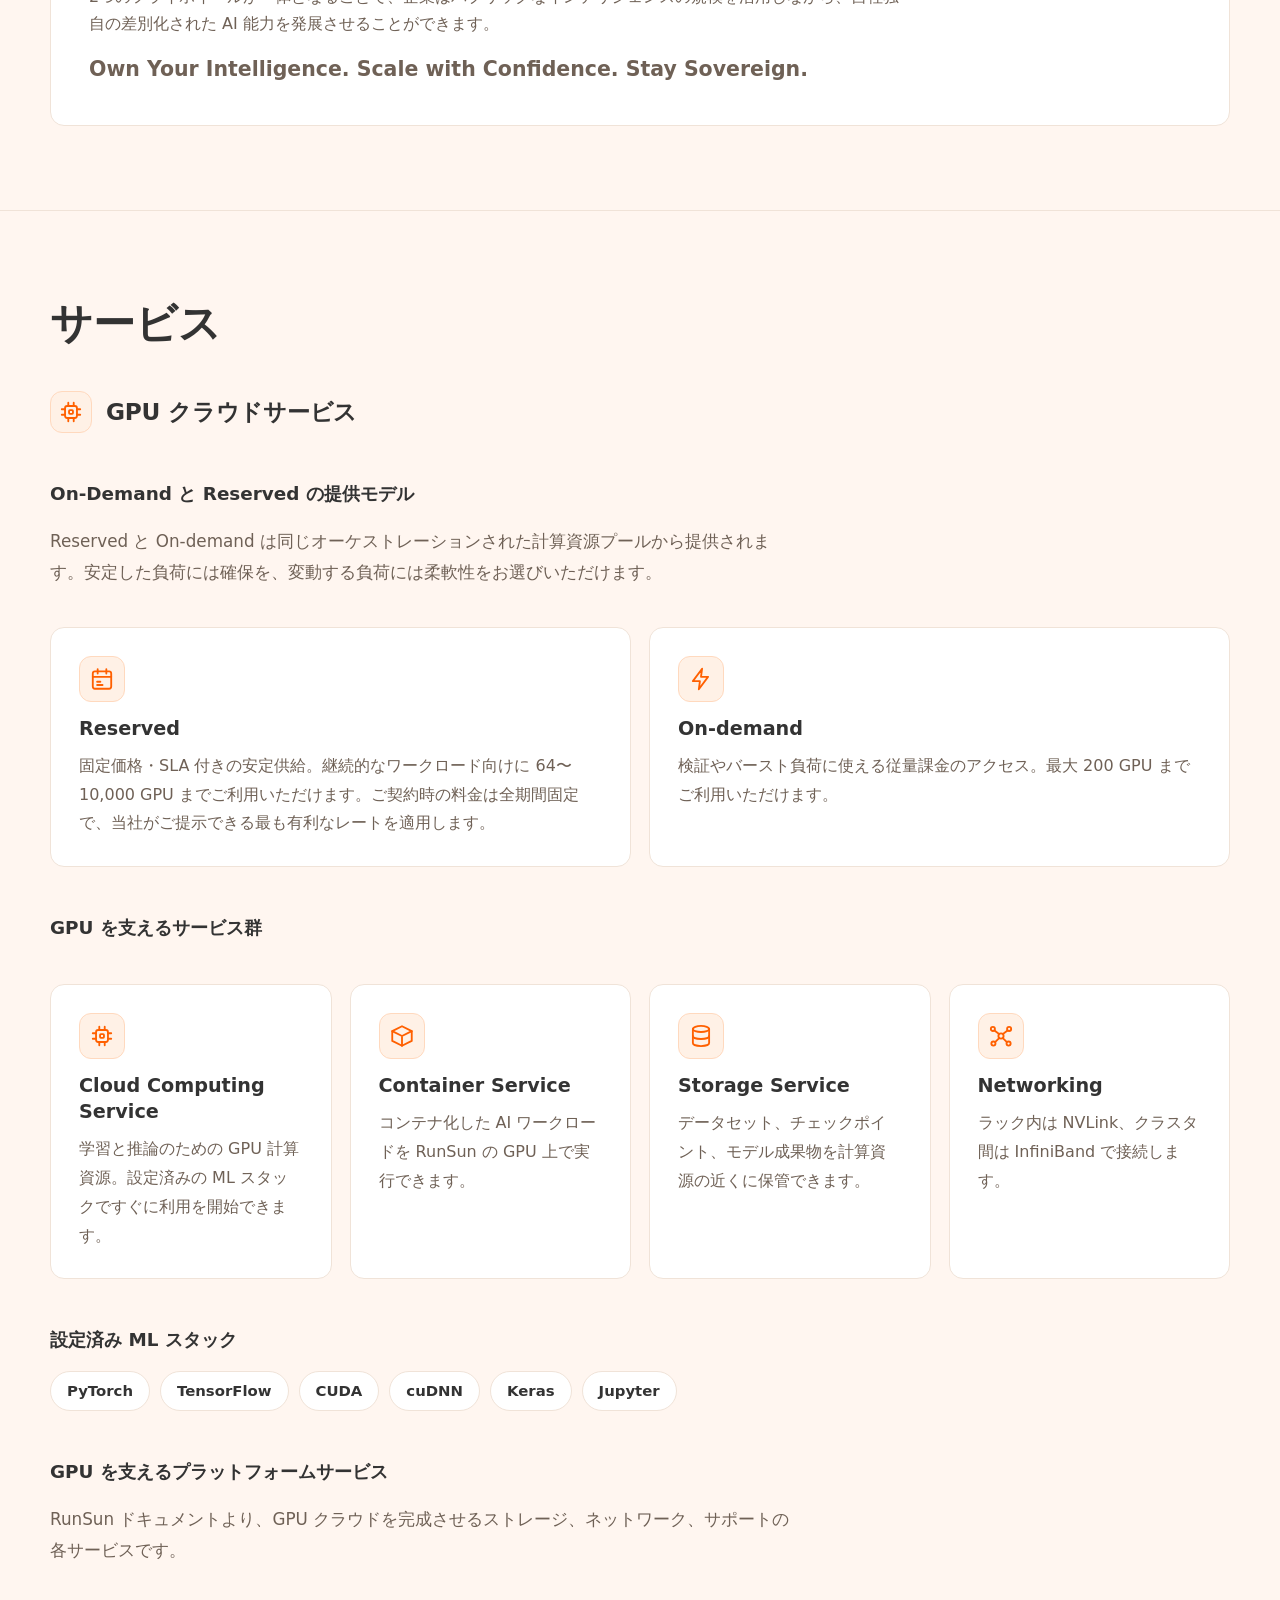
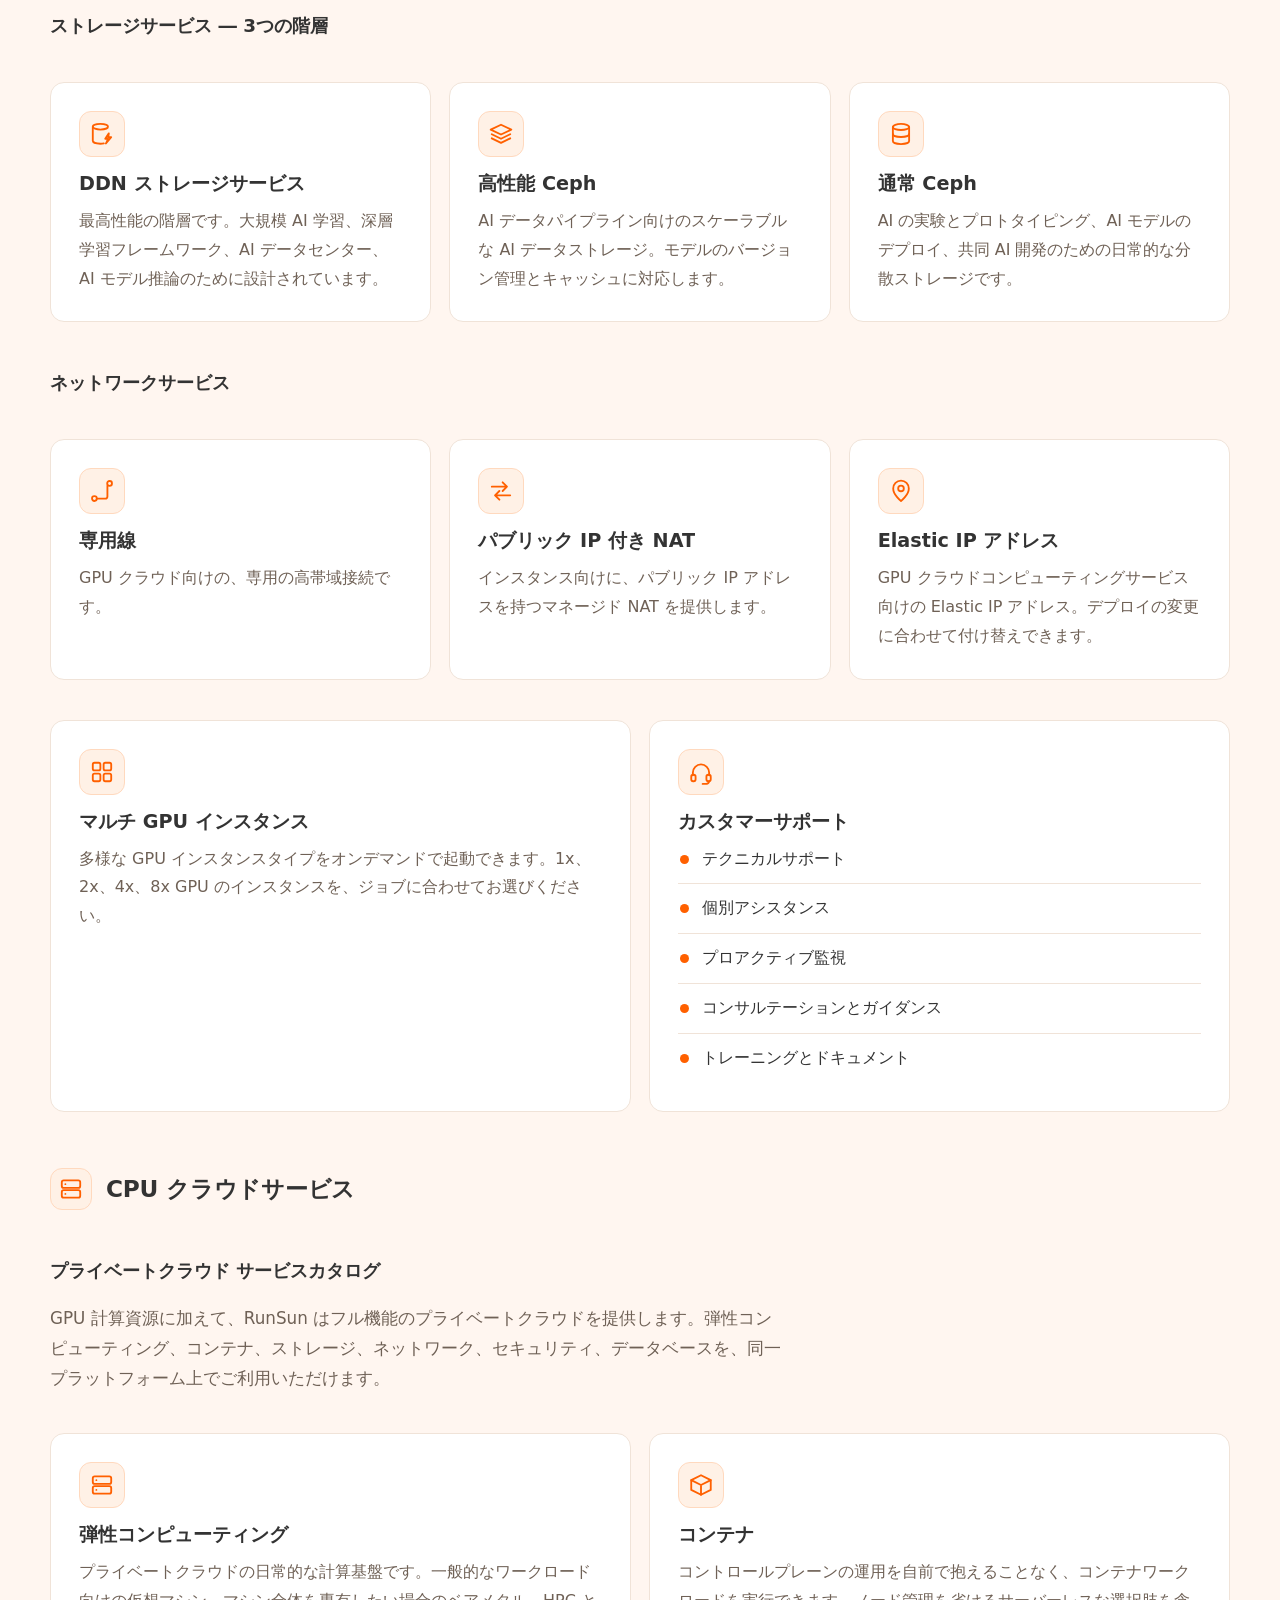
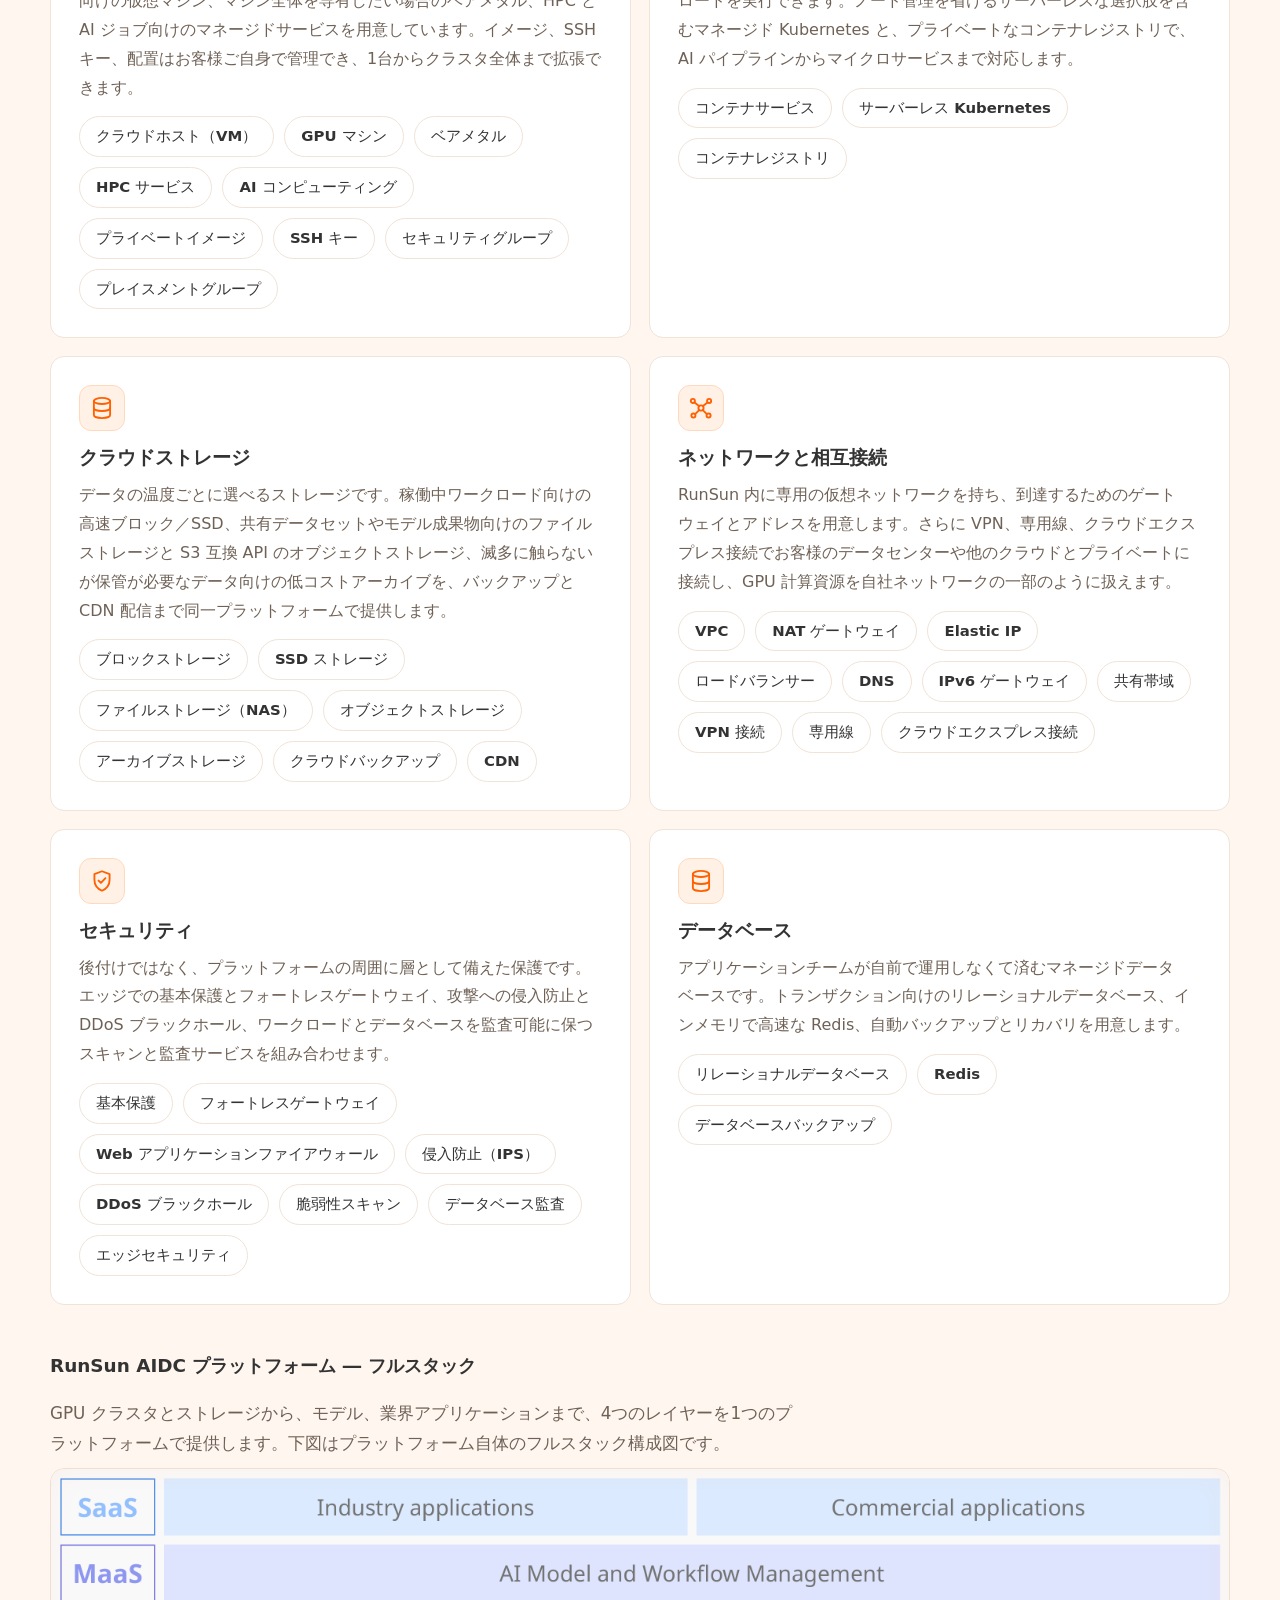
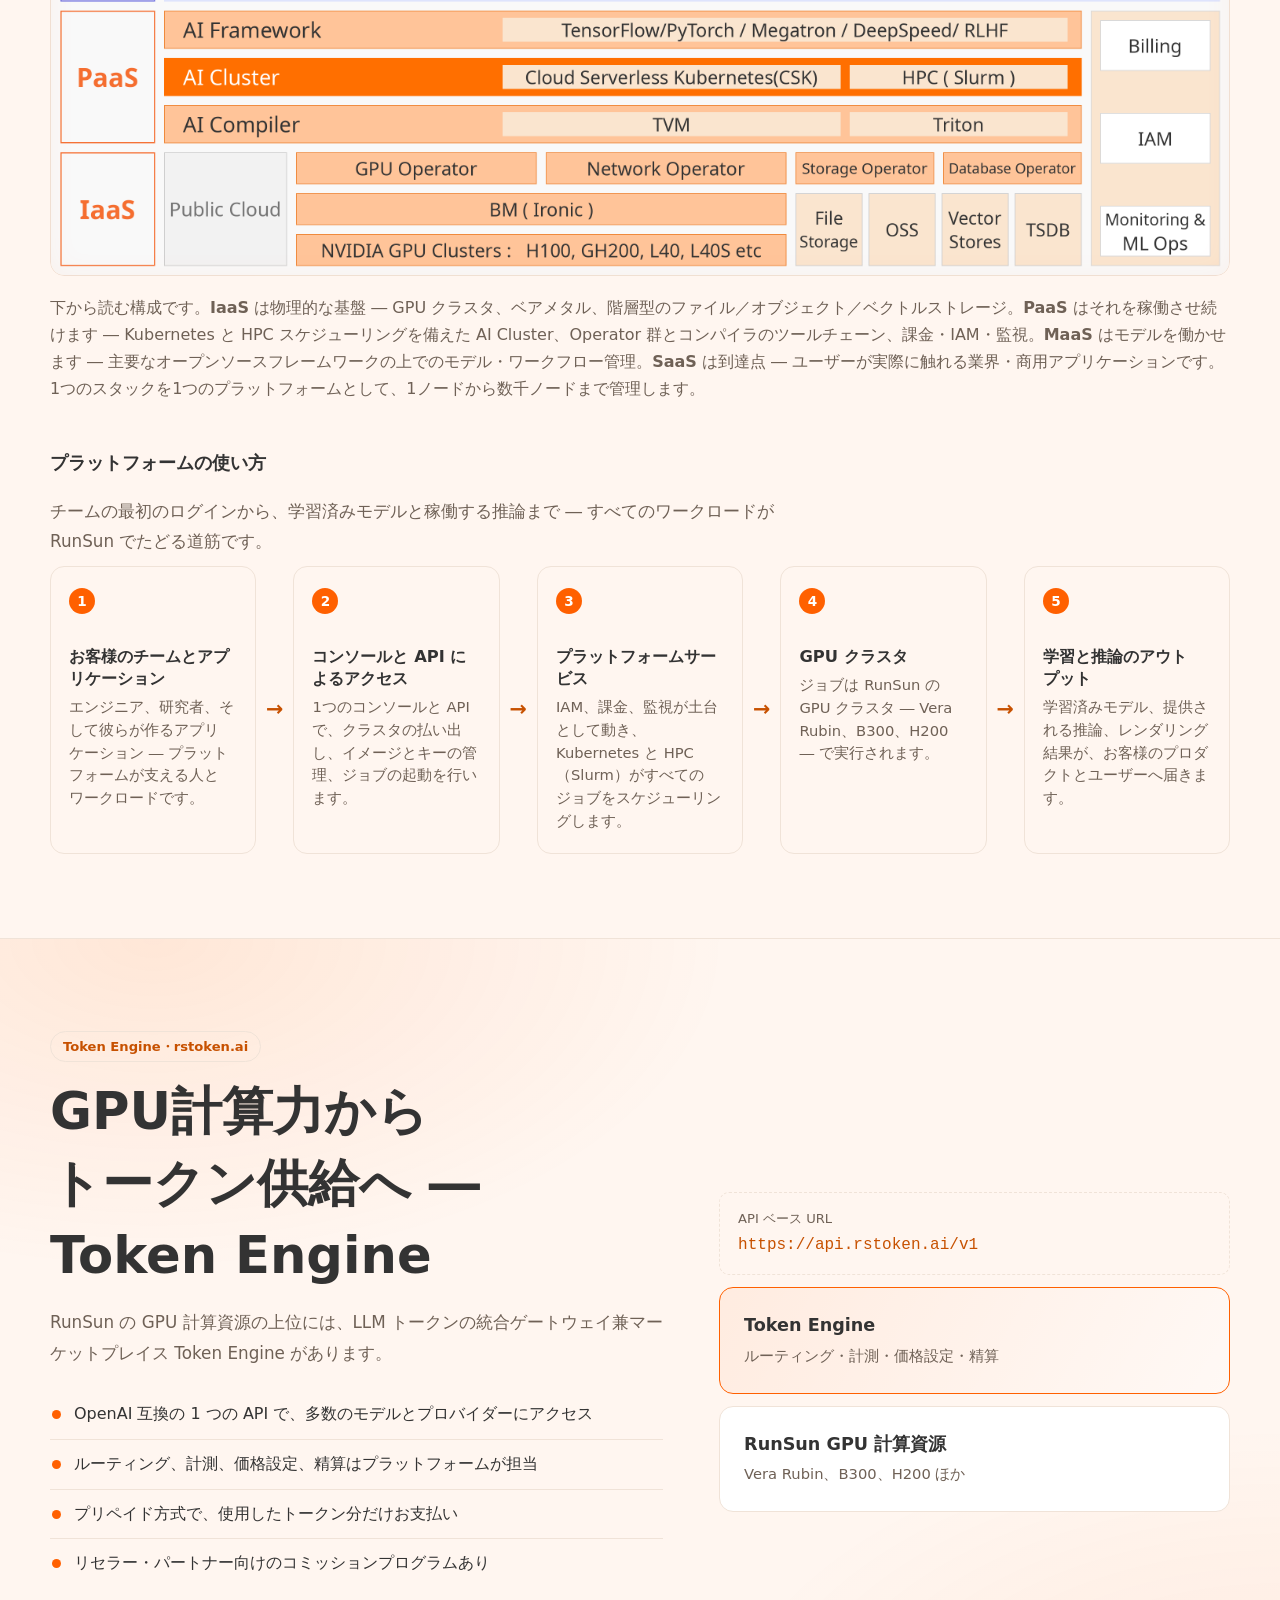
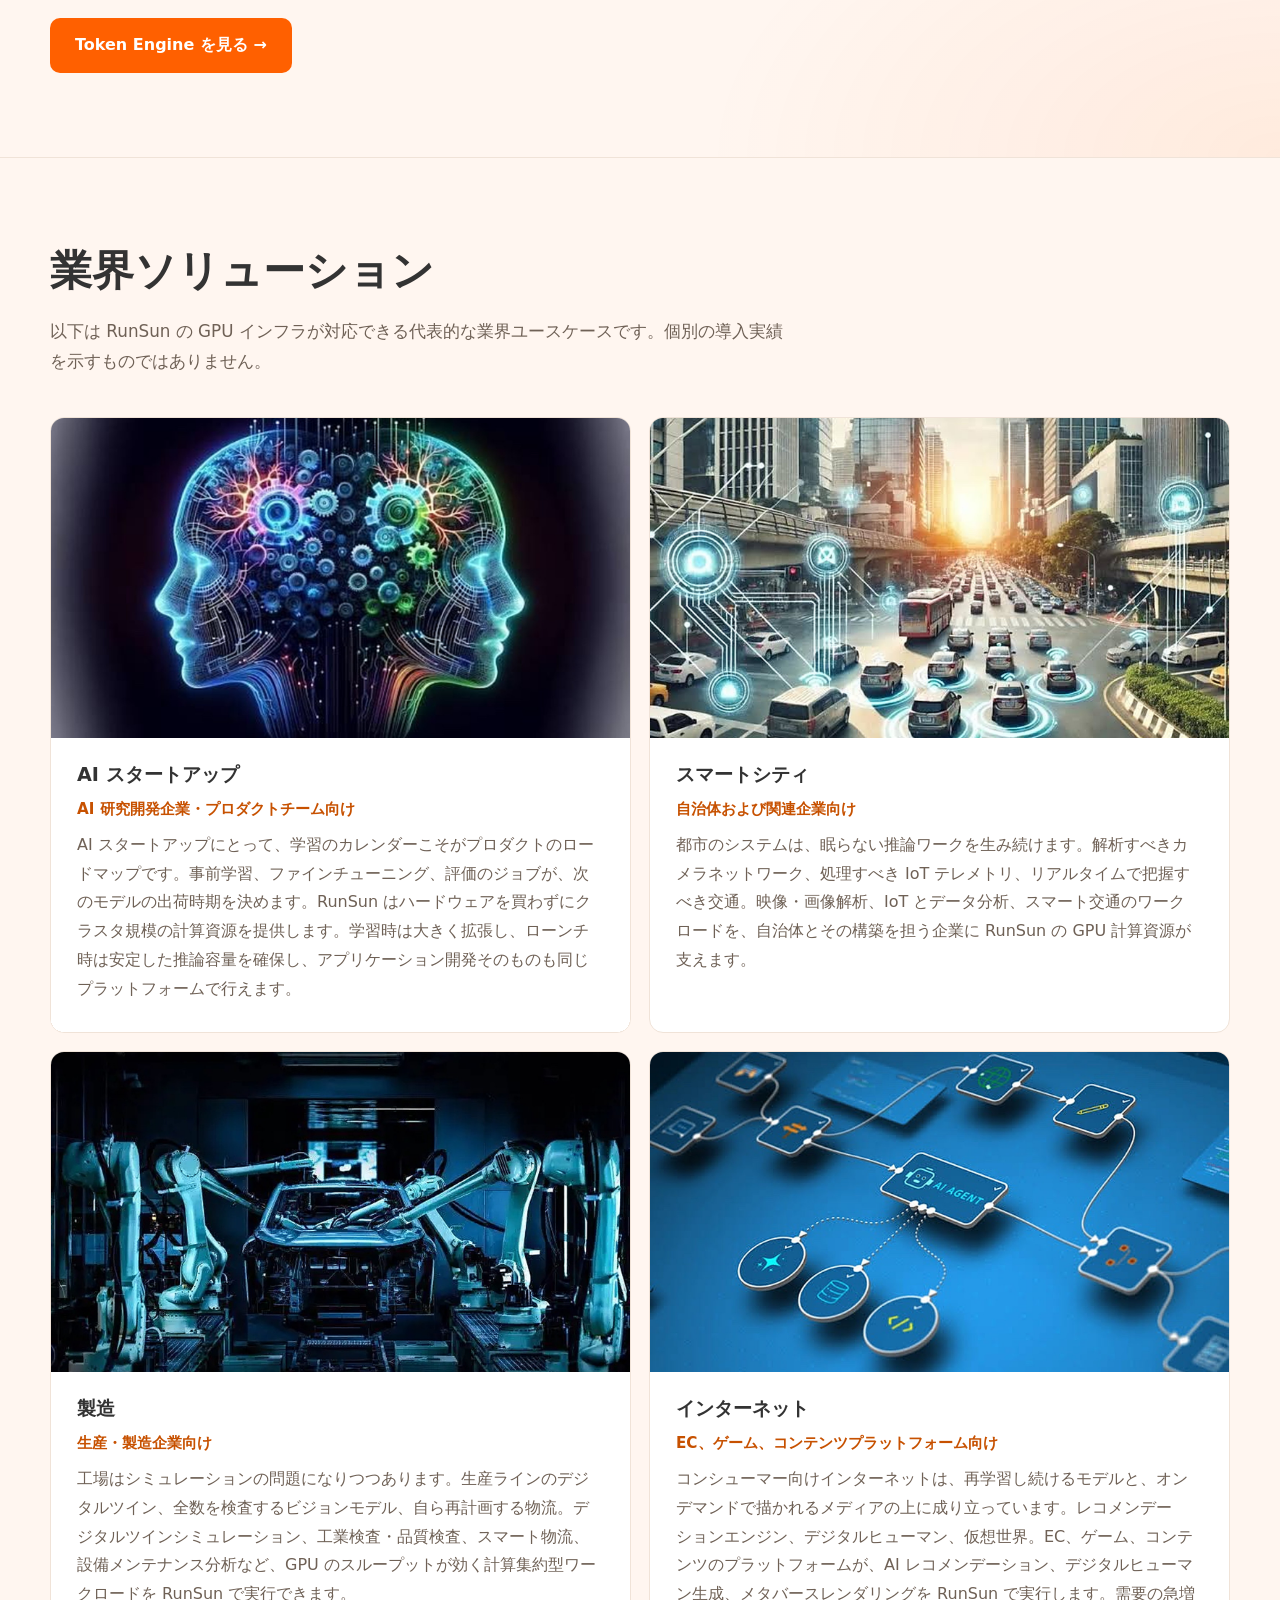
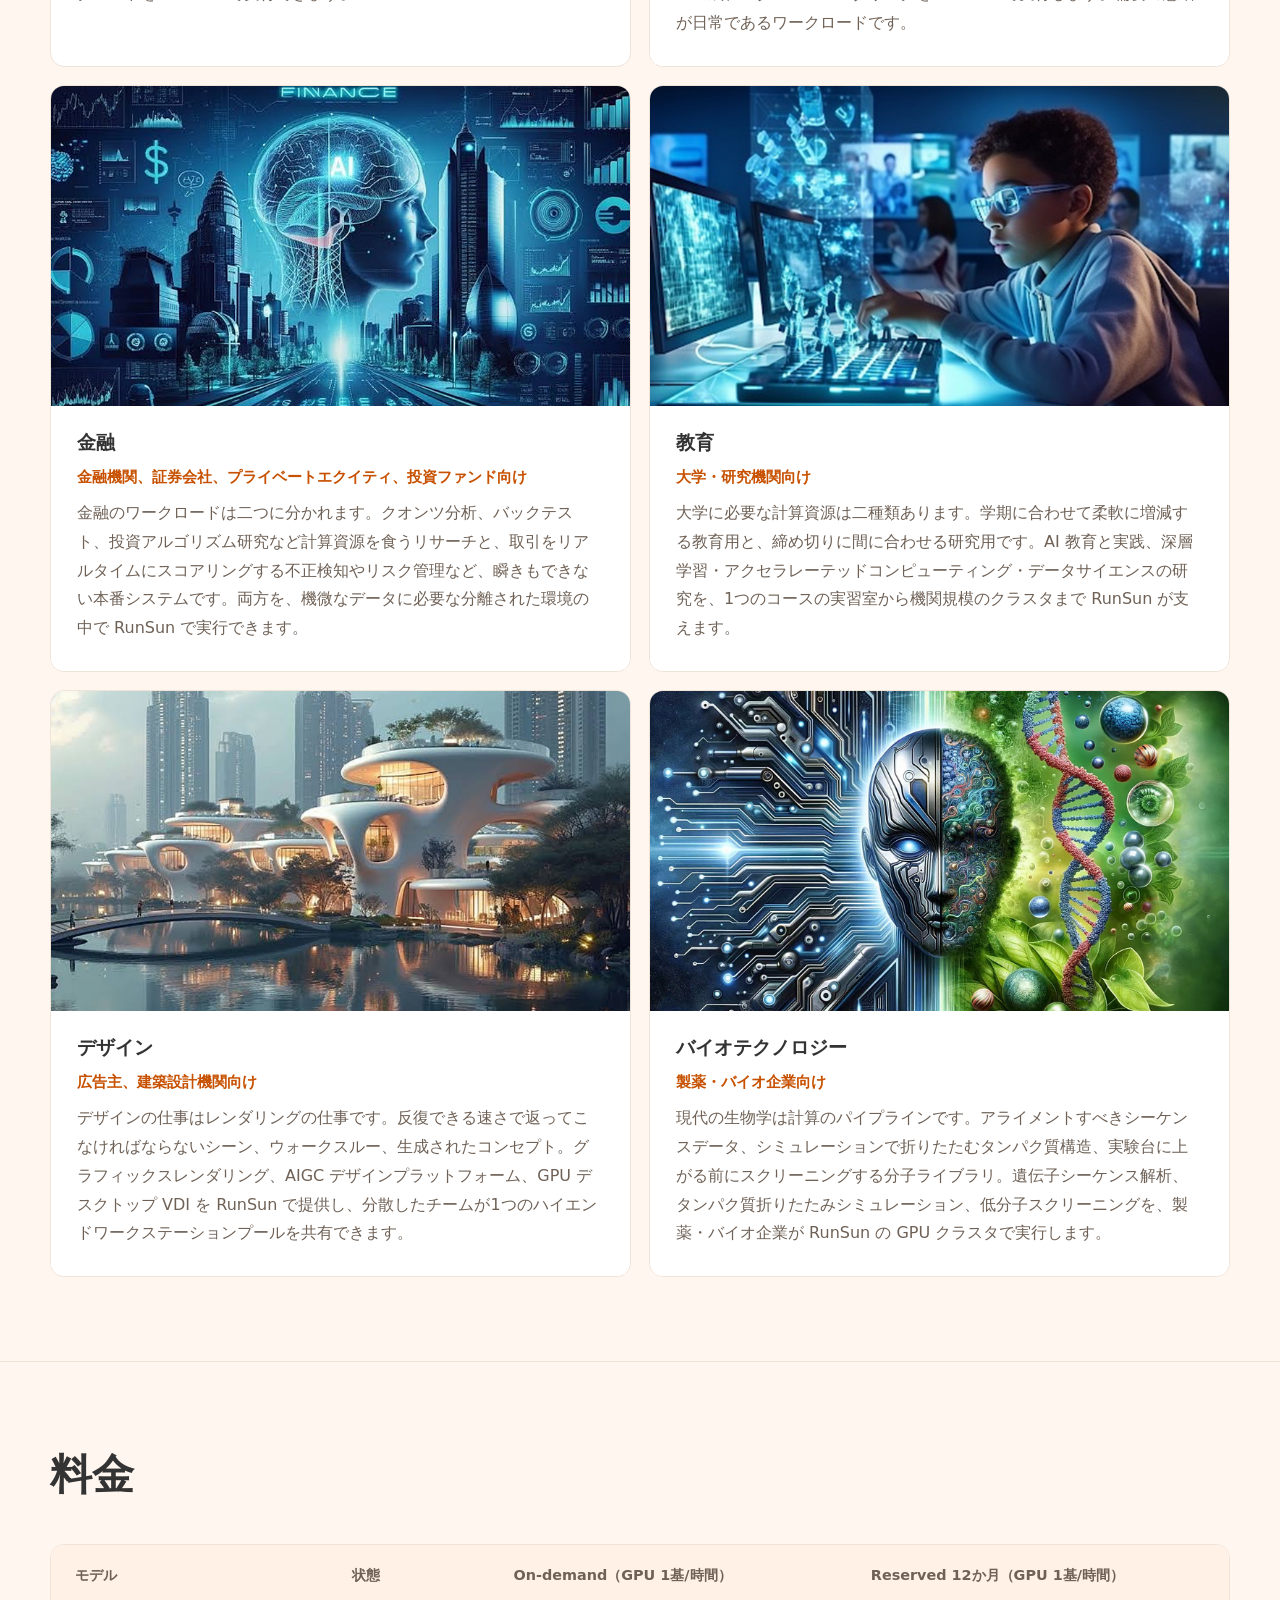
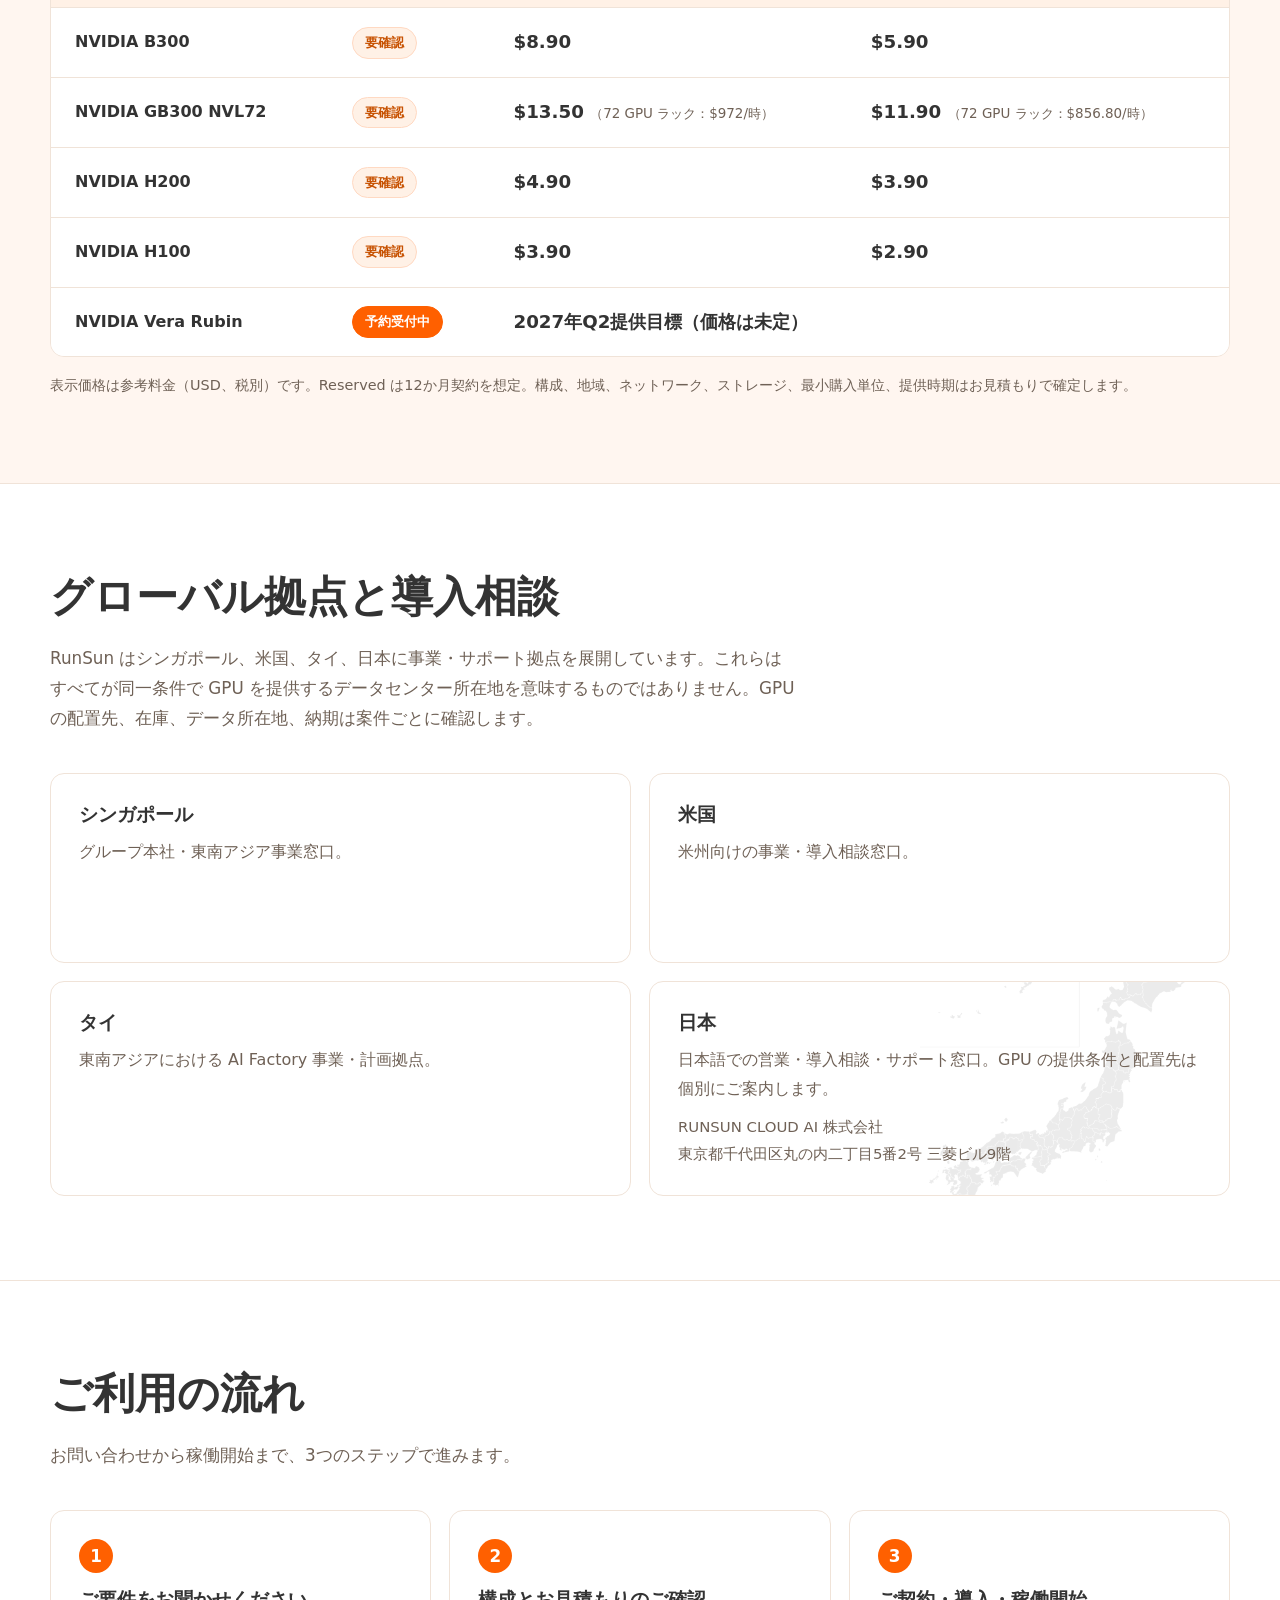
==== commit c30a6dec: "V3.3 align Japanese GPU pricing and preview language links" ====
--- a/site-jp/index.html
+++ b/site-jp/index.html
@@ -92,7 +92,7 @@
         </div>
 
         <ul class="stats">
-          <li class="stat"><span class="stat-note">Blackwell（GB200 NVL72）比のトークン処理量／MW ― Vera Rubin NVL72 と Groq 3 LPX の組み合わせ、1兆パラメータ級モデル（NVIDIA 発表）</span> <strong>最大35倍</strong></li>
+          <li class="stat"><span class="stat-note">Blackwell（GB200 NVL72）比のトークン処理量／MW ― Vera Rubin NVL72 と Groq 3 LPX の組み合わせ、1兆パラメータ級モデル（NVIDIA 発表）</span> <strong>最大35倍（NVIDIA公表の特定条件下）</strong></li>
           <li class="stat stat-fit"><span class="stat-note">GPU（予約・提供可能な最大規模）</span> <strong>最大10,000 GPU</strong></li>
           <li class="stat"><span class="stat-note">ConnectX-9 ネットワーク帯域（GPU 1基あたり、NVIDIA 公表）</span> <strong>1.6 Tb/s</strong></li>
           <li class="stat"><span class="stat-note">市場で提供される同等構成と比べたコスト削減</span> <strong>最大50%</strong></li>
@@ -541,8 +541,8 @@
             </thead>
             <tbody>
               <tr><th scope="row">NVIDIA B300</th><td class="status-cell"><span class="status-tag status-available">要確認</span></td><td>$8.90</td><td>$5.90</td></tr>
-              <tr><th scope="row">NVIDIA H200</th><td class="status-cell"><span class="status-tag status-available">提供中</span></td><td>$4.90</td><td>$3.90</td></tr>
-              <tr><th scope="row">NVIDIA Vera Rubin</th><td class="status-cell"><span class="status-tag status-reserve">予約受付中</span></td><td colspan="2">2027年Q2提供開始（価格は未定）</td></tr>
+              <tr><th scope="row">NVIDIA GB300 NVL72</th><td class="status-cell"><span class="status-tag status-available">要確認</span></td><td>$13.50 <small>（72 GPU ラック：$972/時）</small></td><td>$11.90 <small>（72 GPU ラック：$856.80/時）</small></td></tr><tr><th scope="row">NVIDIA H200</th><td class="status-cell"><span class="status-tag status-available">要確認</span></td><td>$4.90</td><td>$3.90</td></tr><tr><th scope="row">NVIDIA H100</th><td class="status-cell"><span class="status-tag status-available">要確認</span></td><td>$3.90</td><td>$2.90</td></tr>
+              <tr><th scope="row">NVIDIA Vera Rubin</th><td class="status-cell"><span class="status-tag status-reserve">予約受付中</span></td><td colspan="2">2027年Q2提供目標（価格は未定）</td></tr>
             </tbody>
           </table>
         </div>
@@ -728,7 +728,7 @@
           <a class="btn btn-primary" href="https://www.rstoken.ai" target="_blank" rel="noopener">Token Engine を見る →</a>
           <div class="social-row">
             <a class="social-link" href="https://www.linkedin.com/company/runsun-cloud-ai" target="_blank" rel="noopener" aria-label="Runsun Cloud AI on LinkedIn">in</a>
-            <a class="locale-link" href="https://www.runsuncloud.com/" lang="en" hreflang="en">English site</a>
+            <a class="locale-link" href="../site-en/" lang="en" hreflang="en">English site</a>
           </div>
         </div>
       </div>
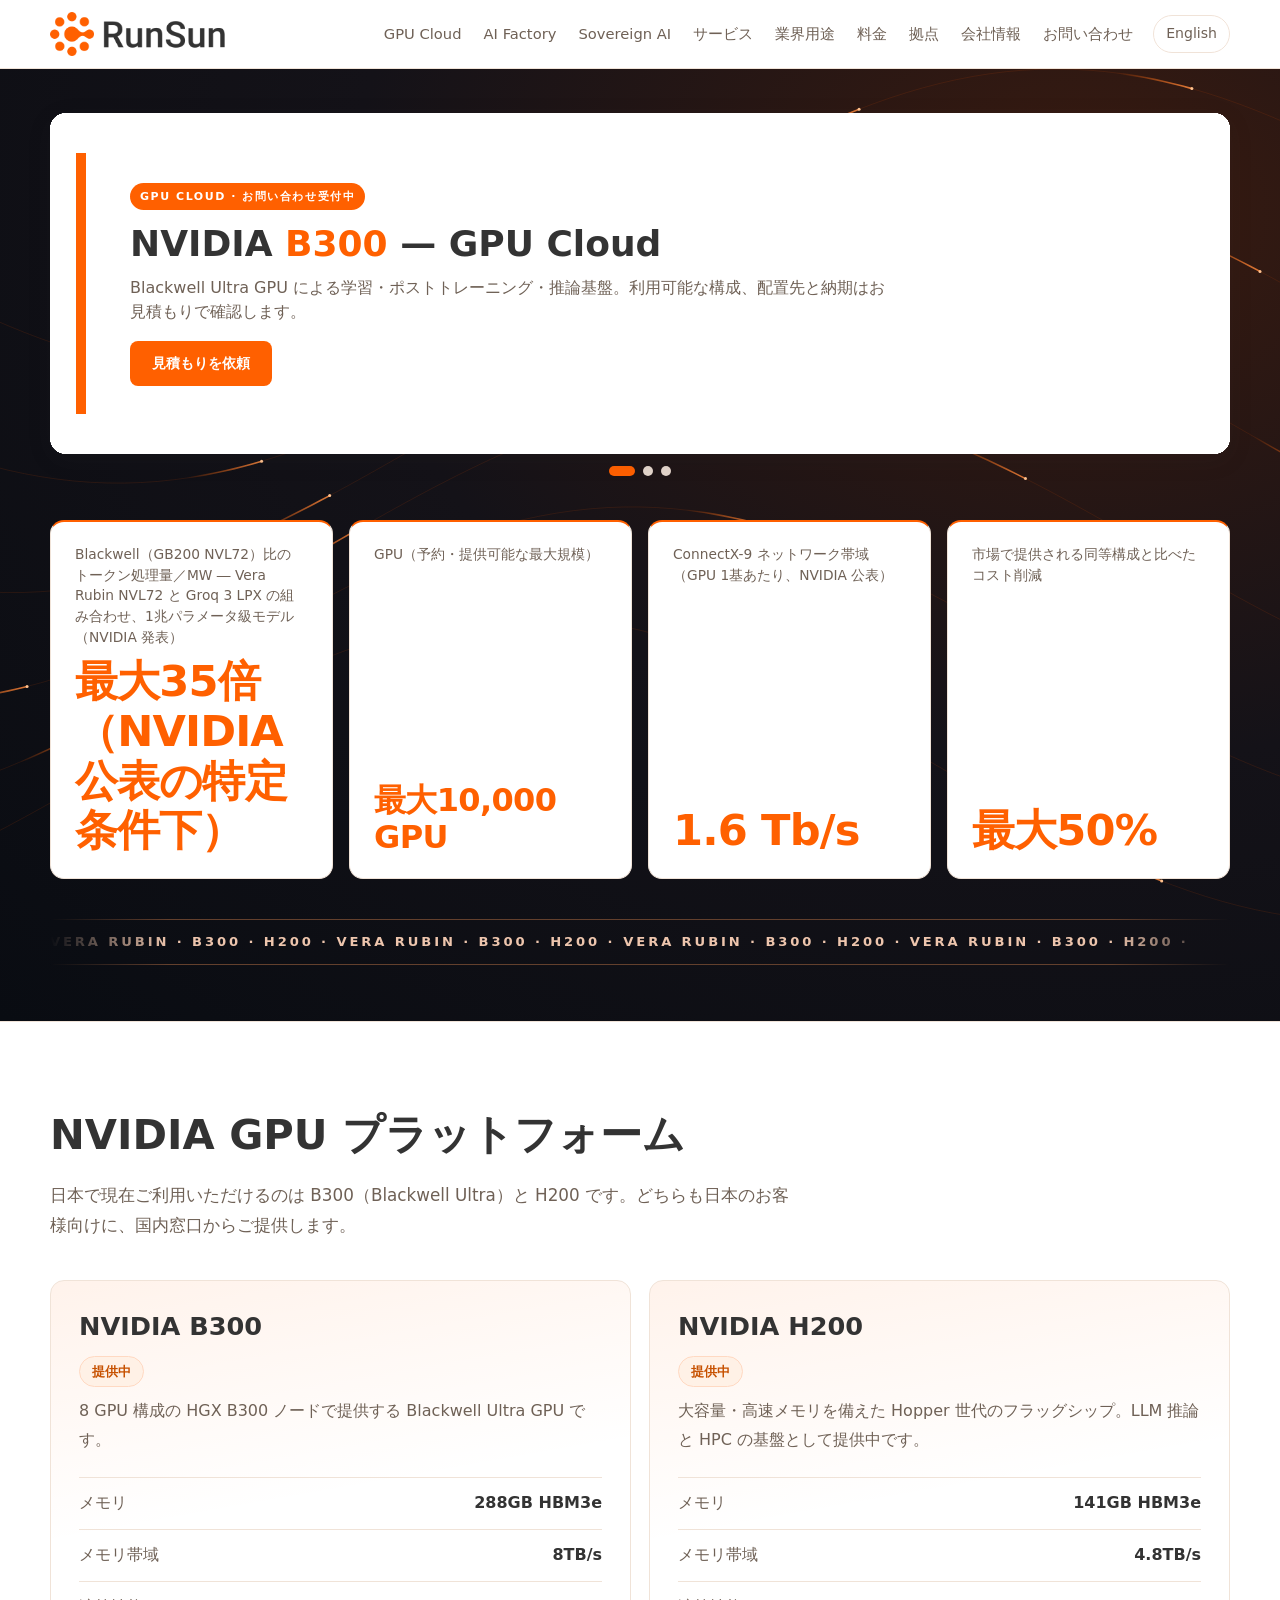
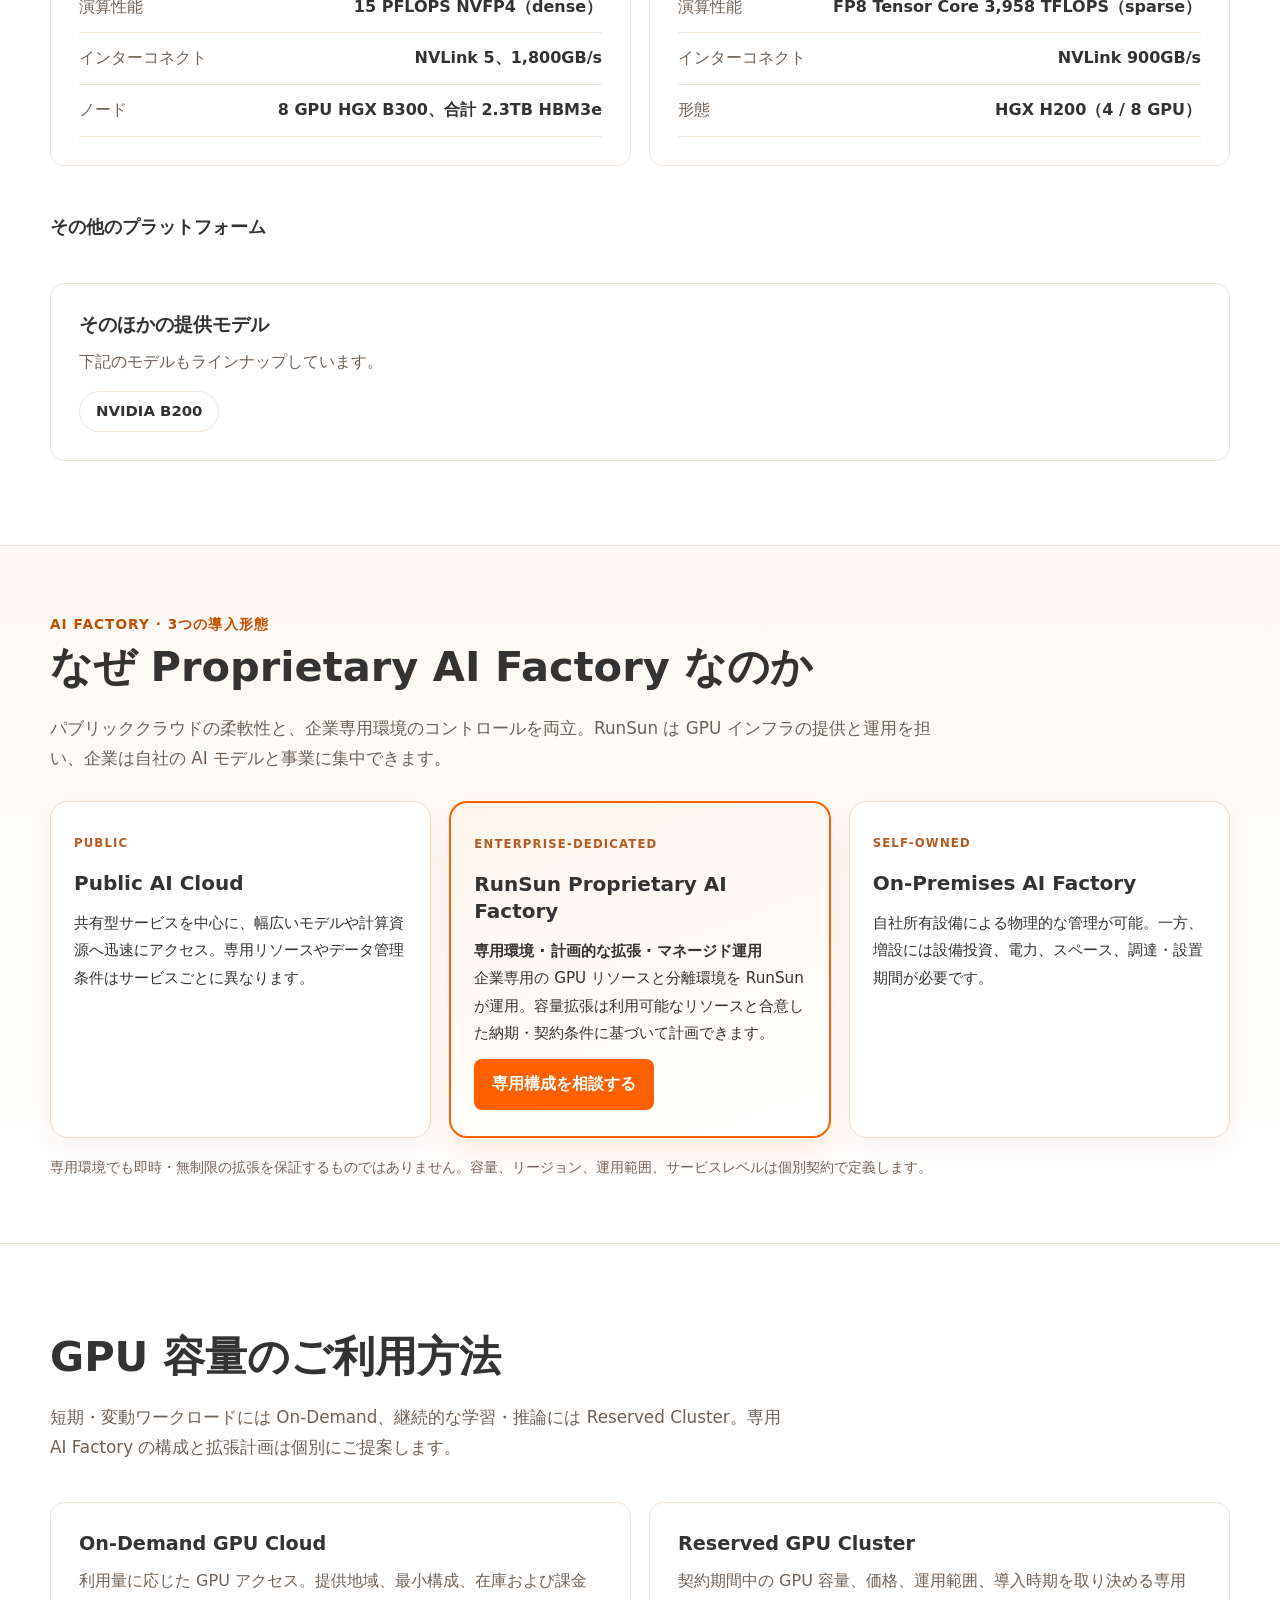
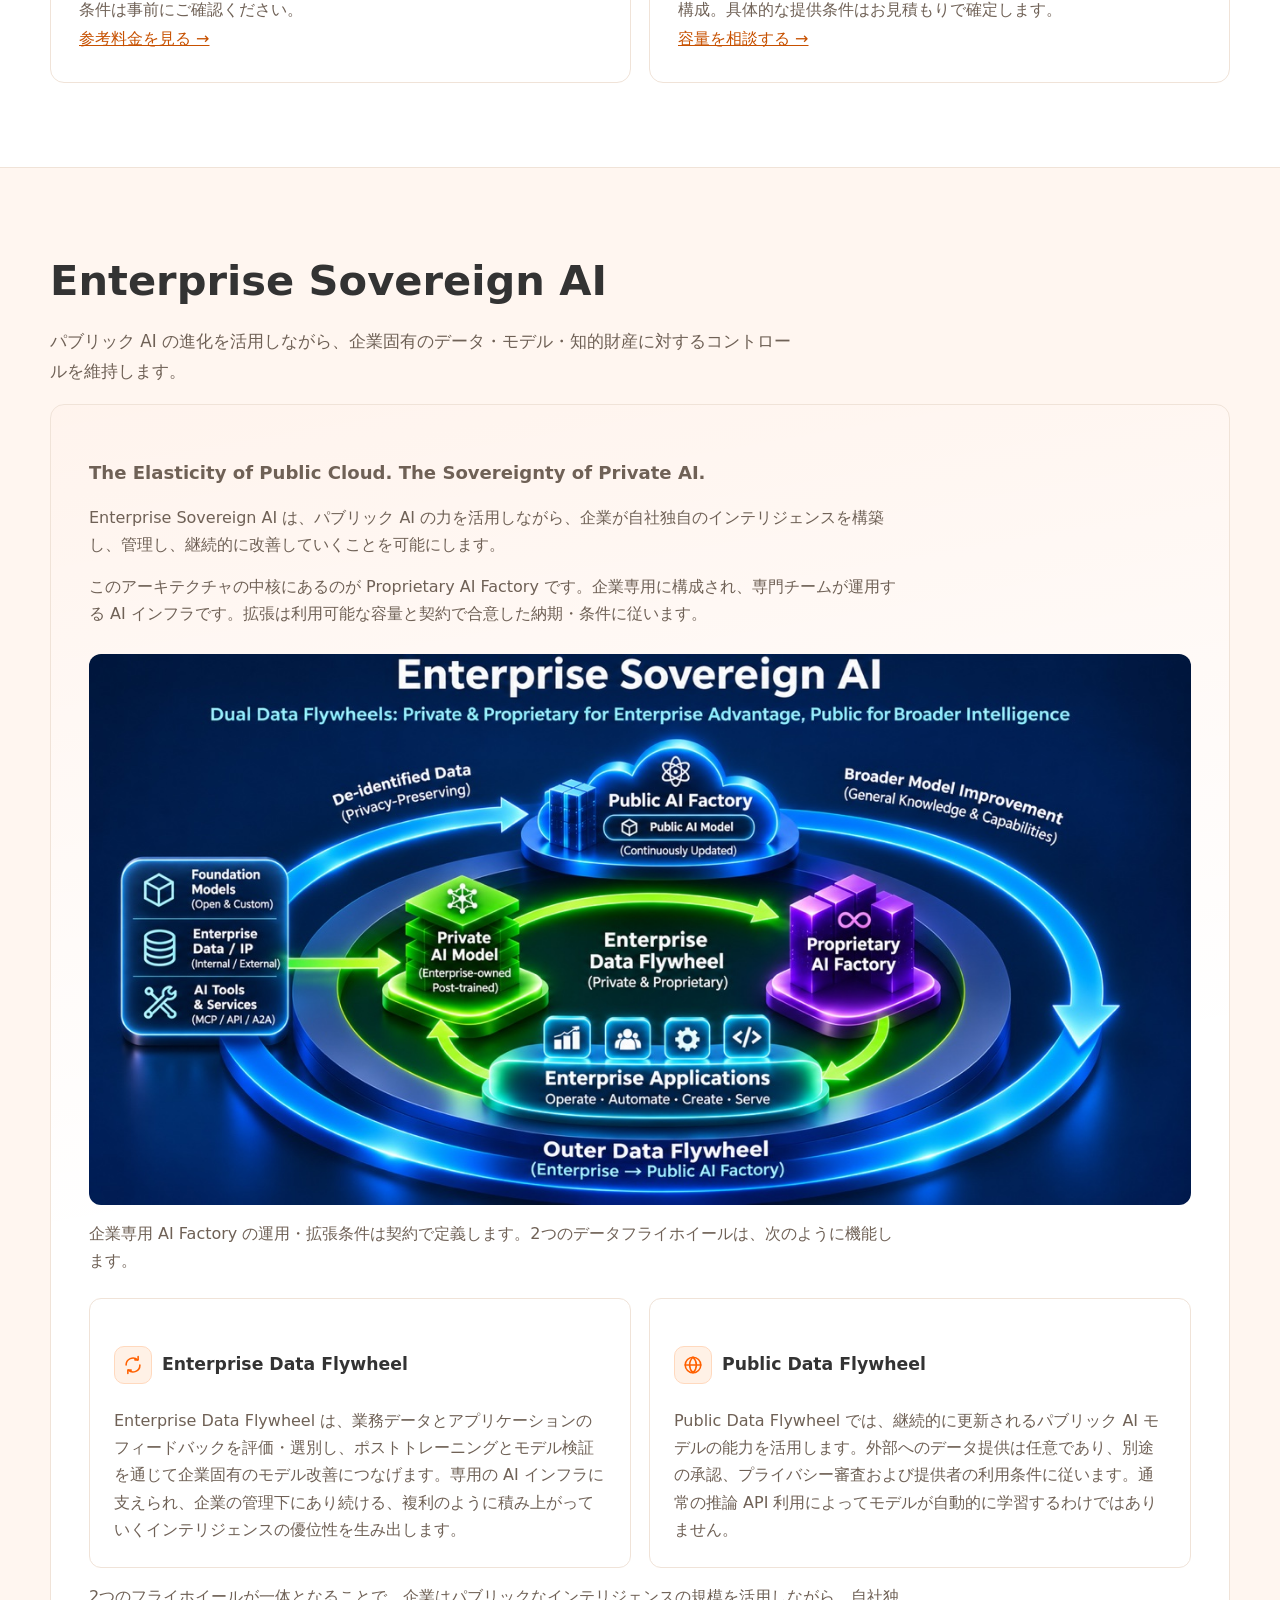
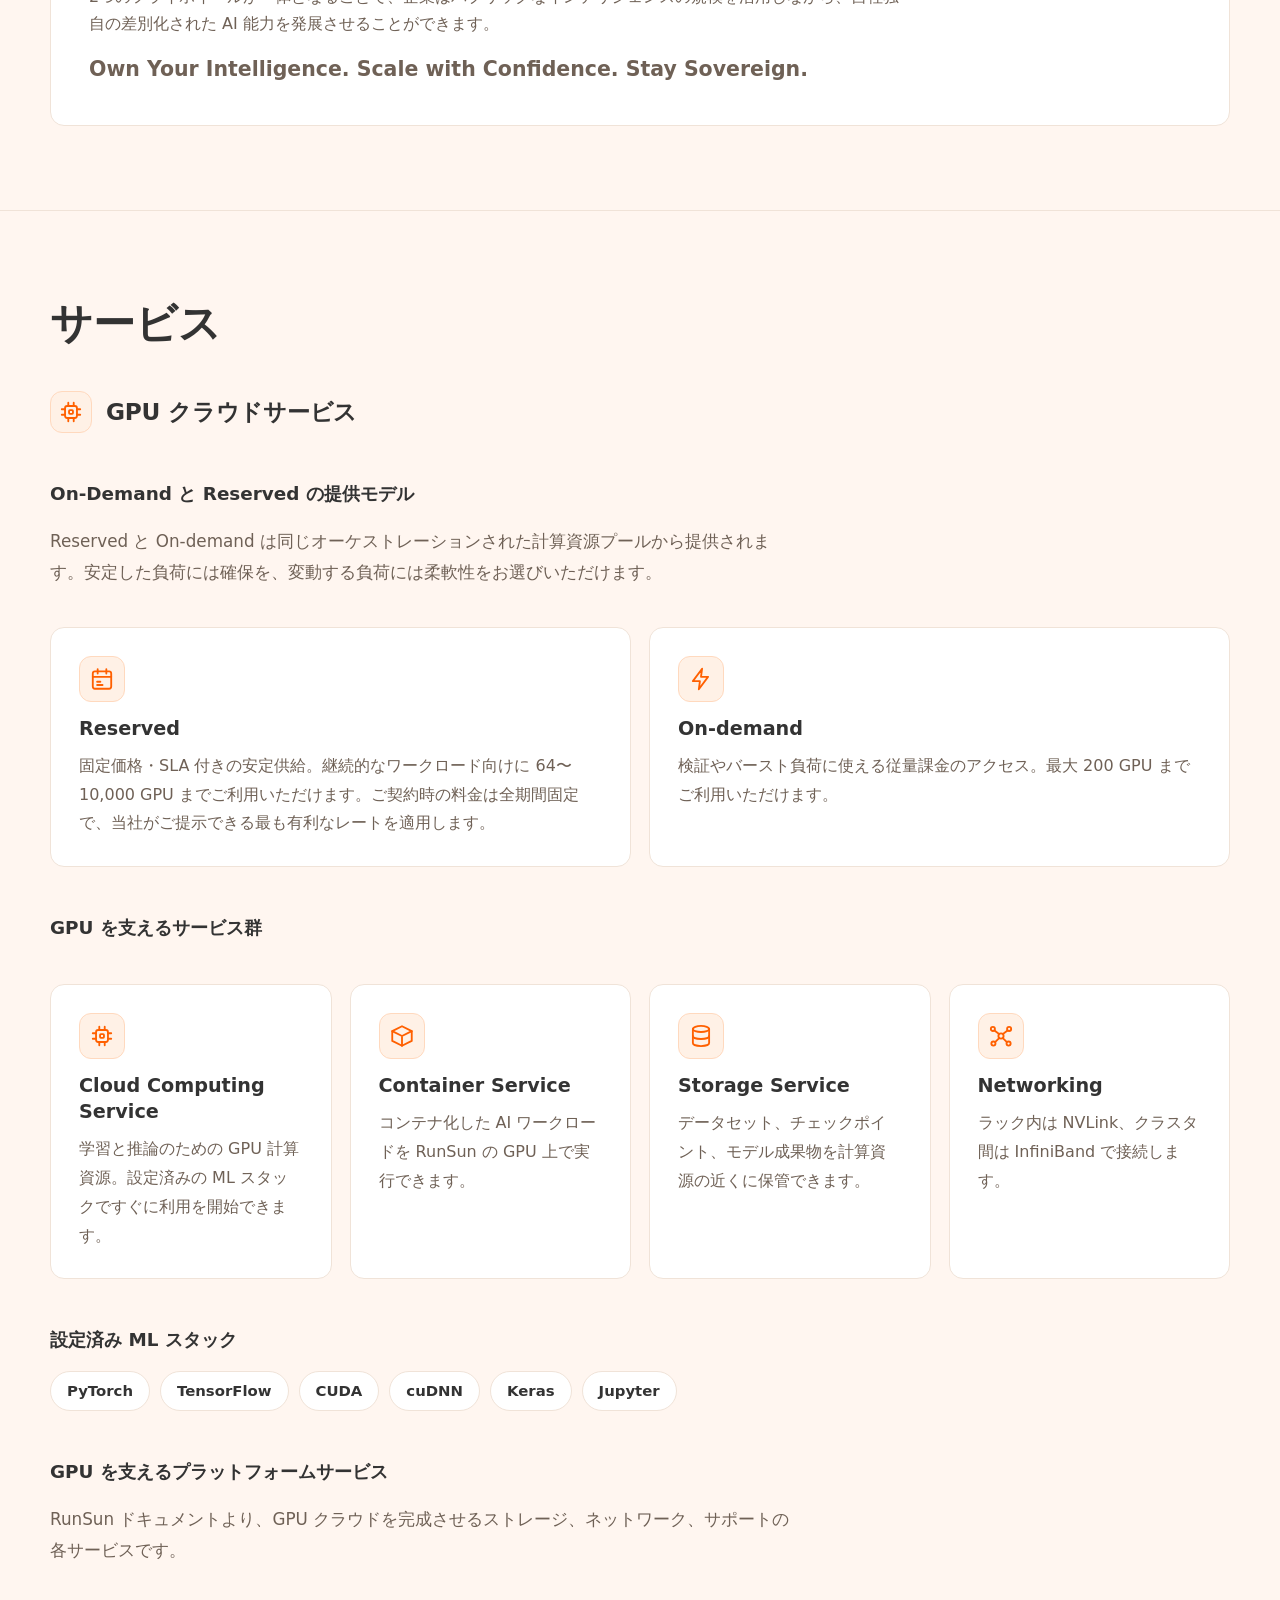
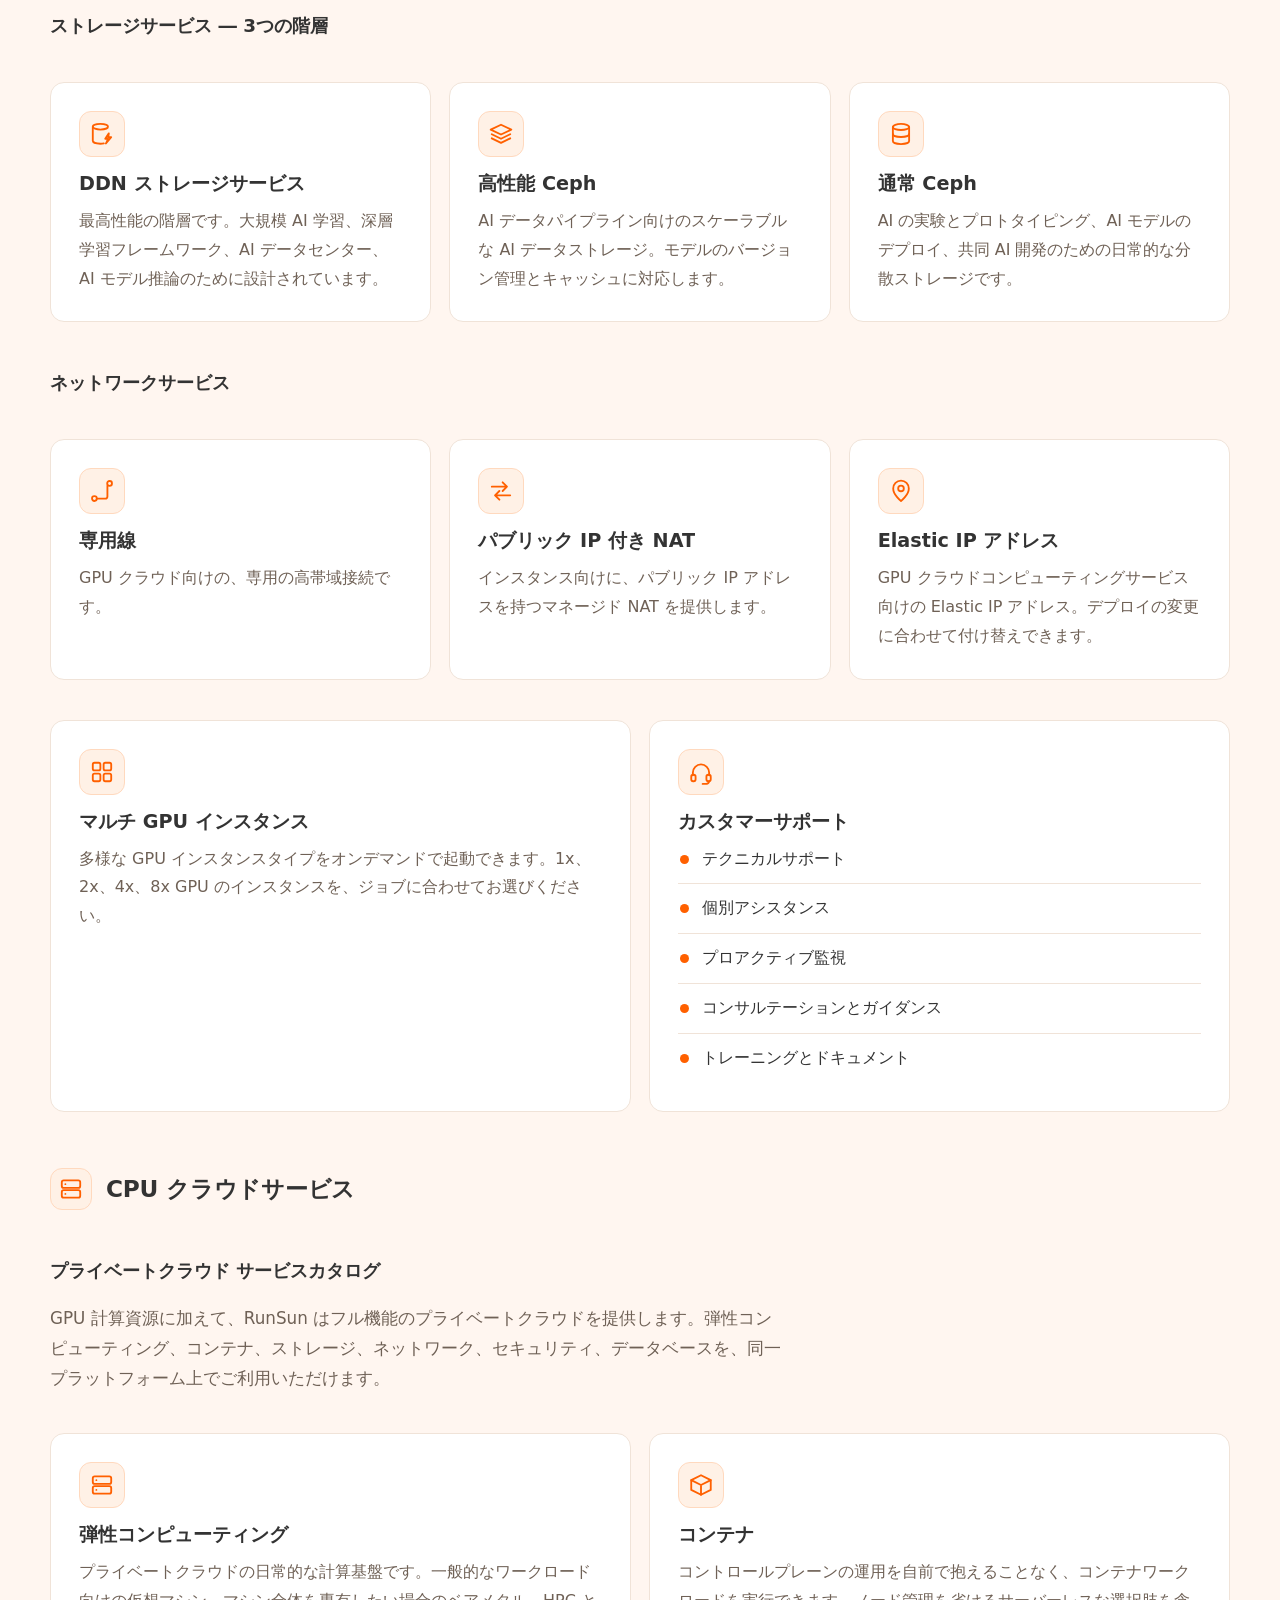
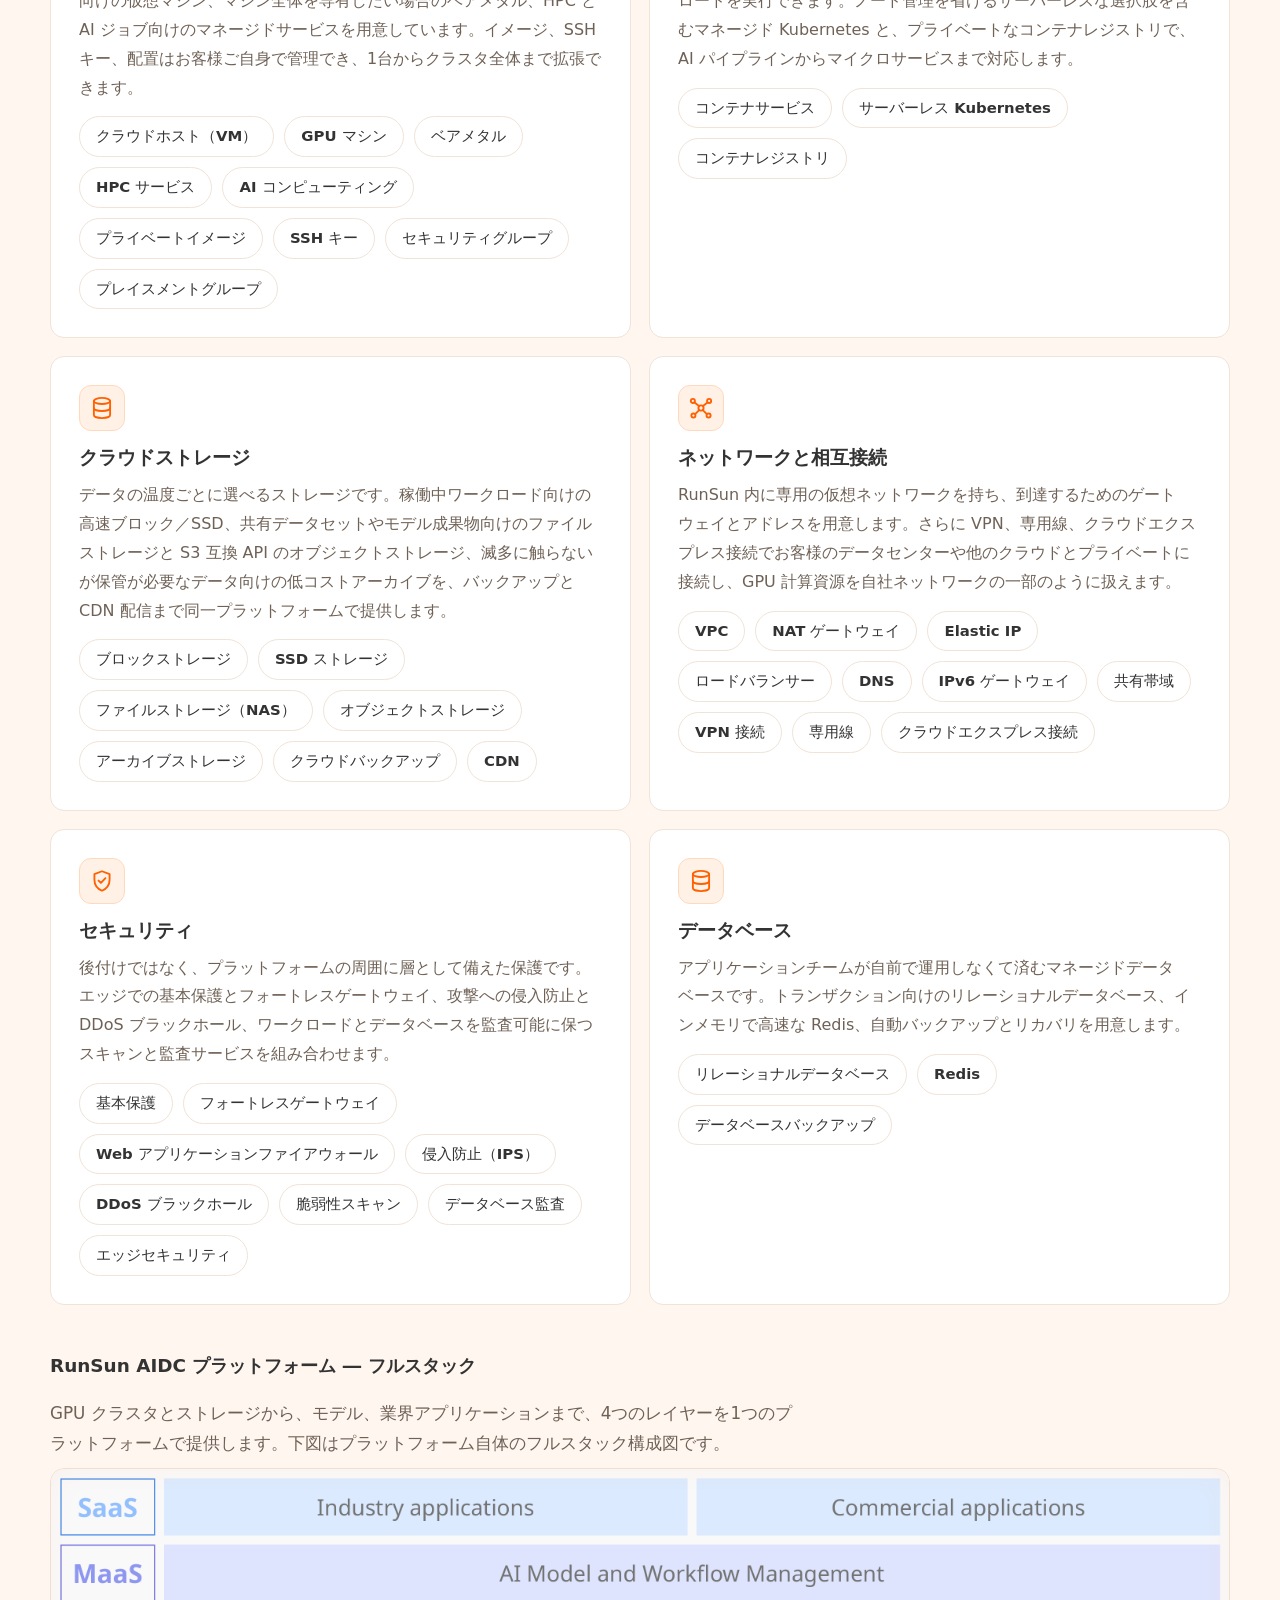
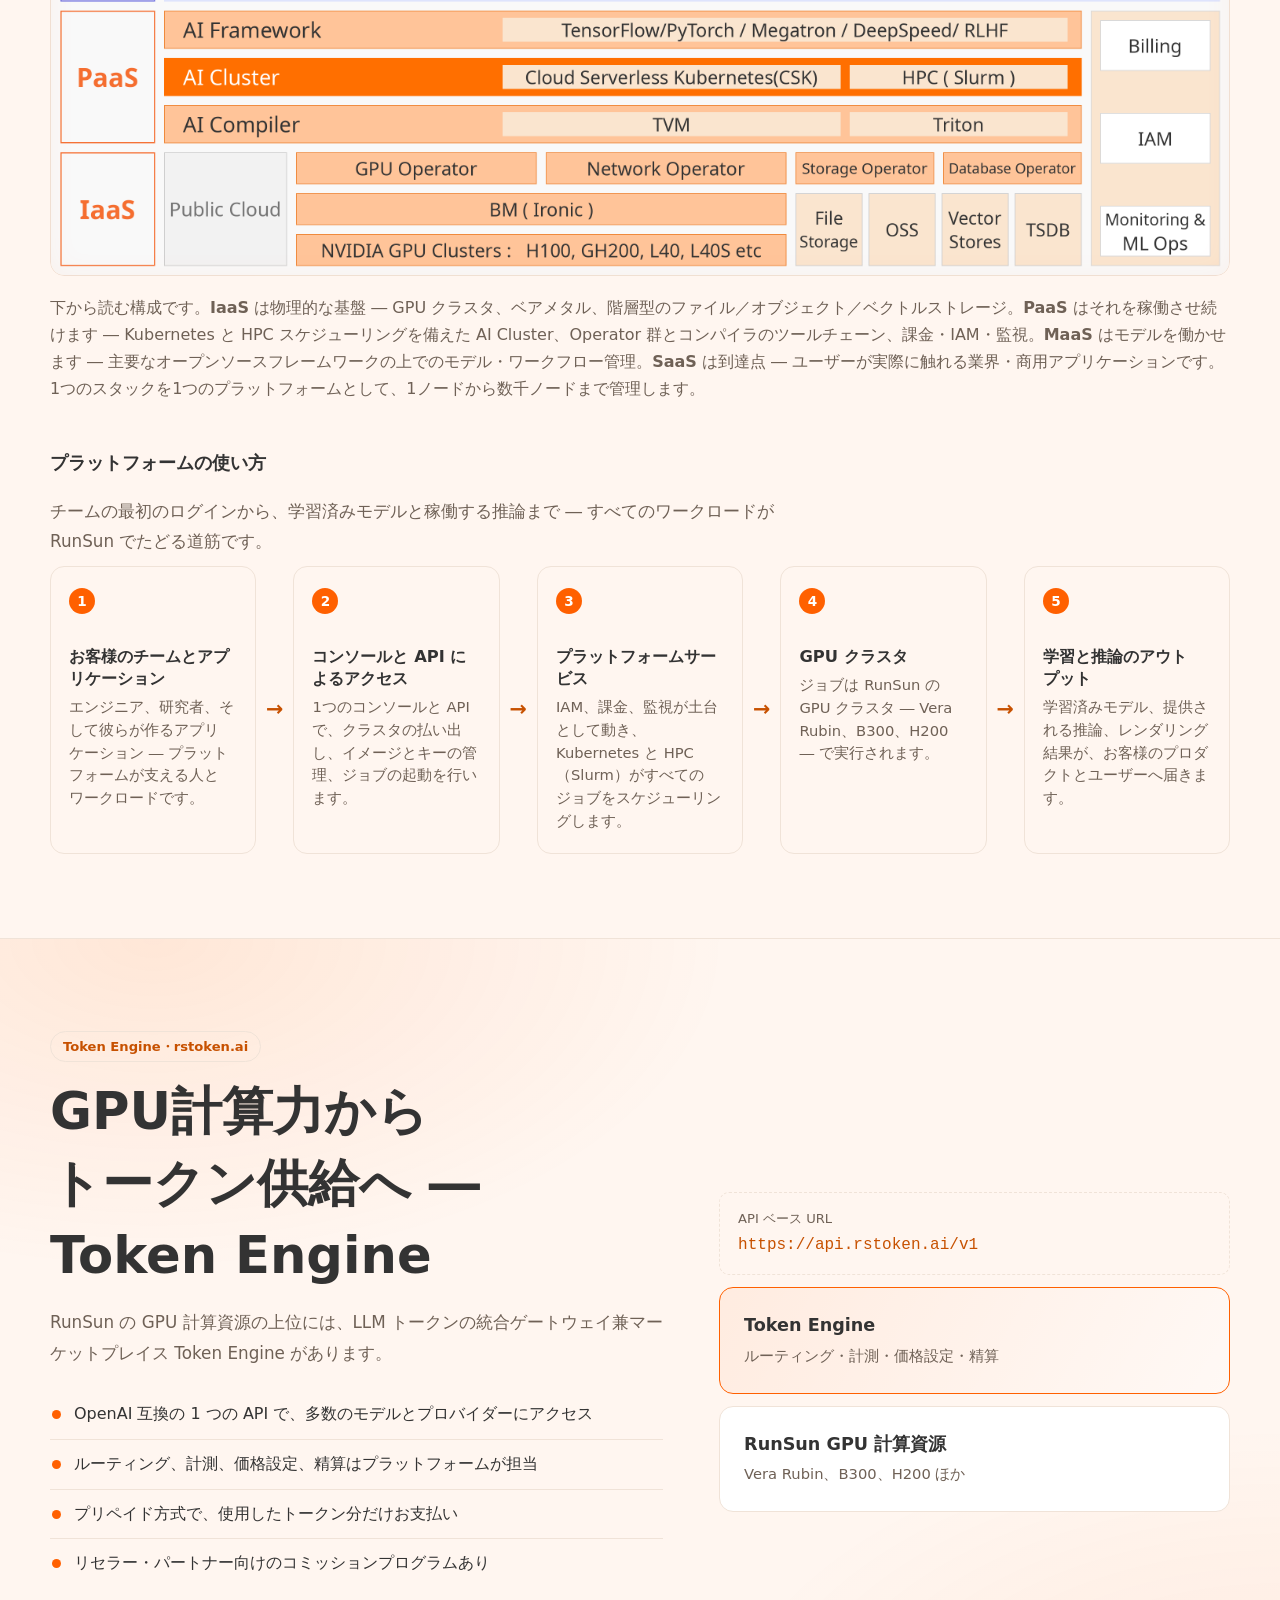
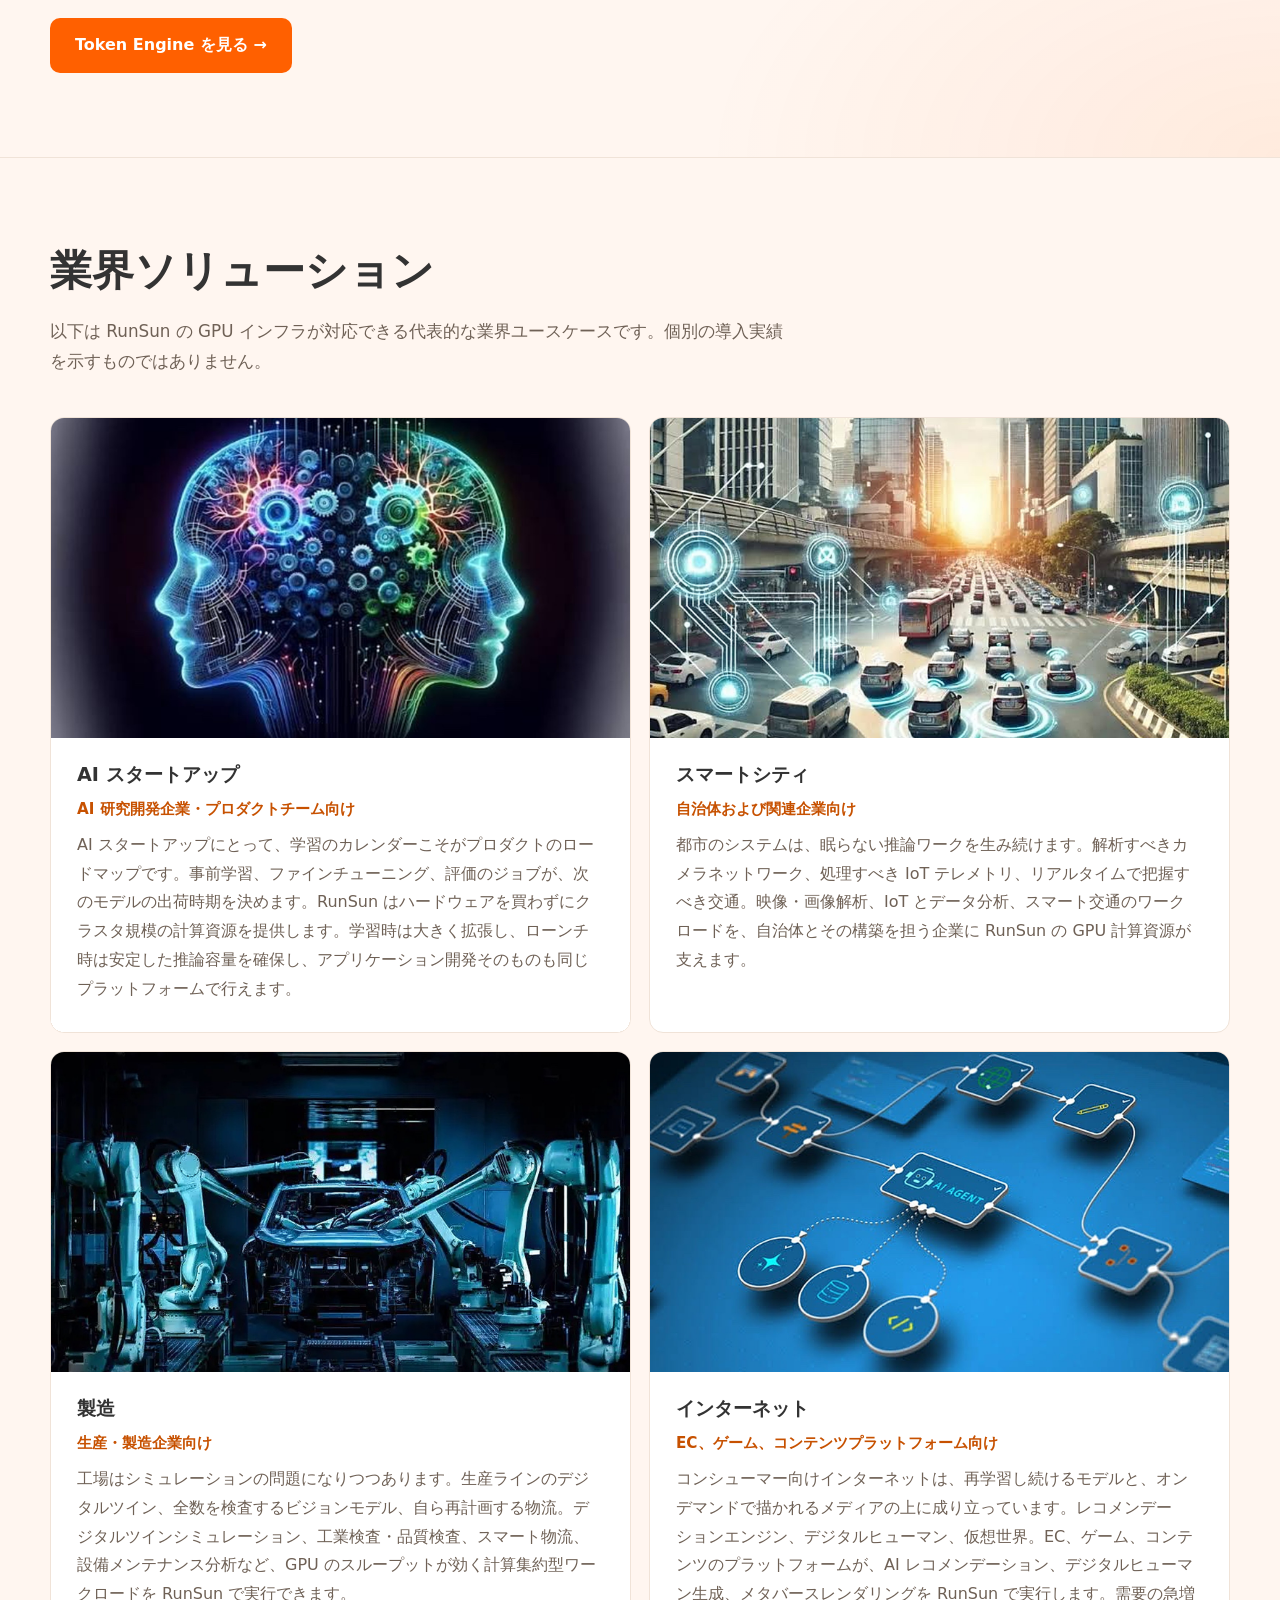
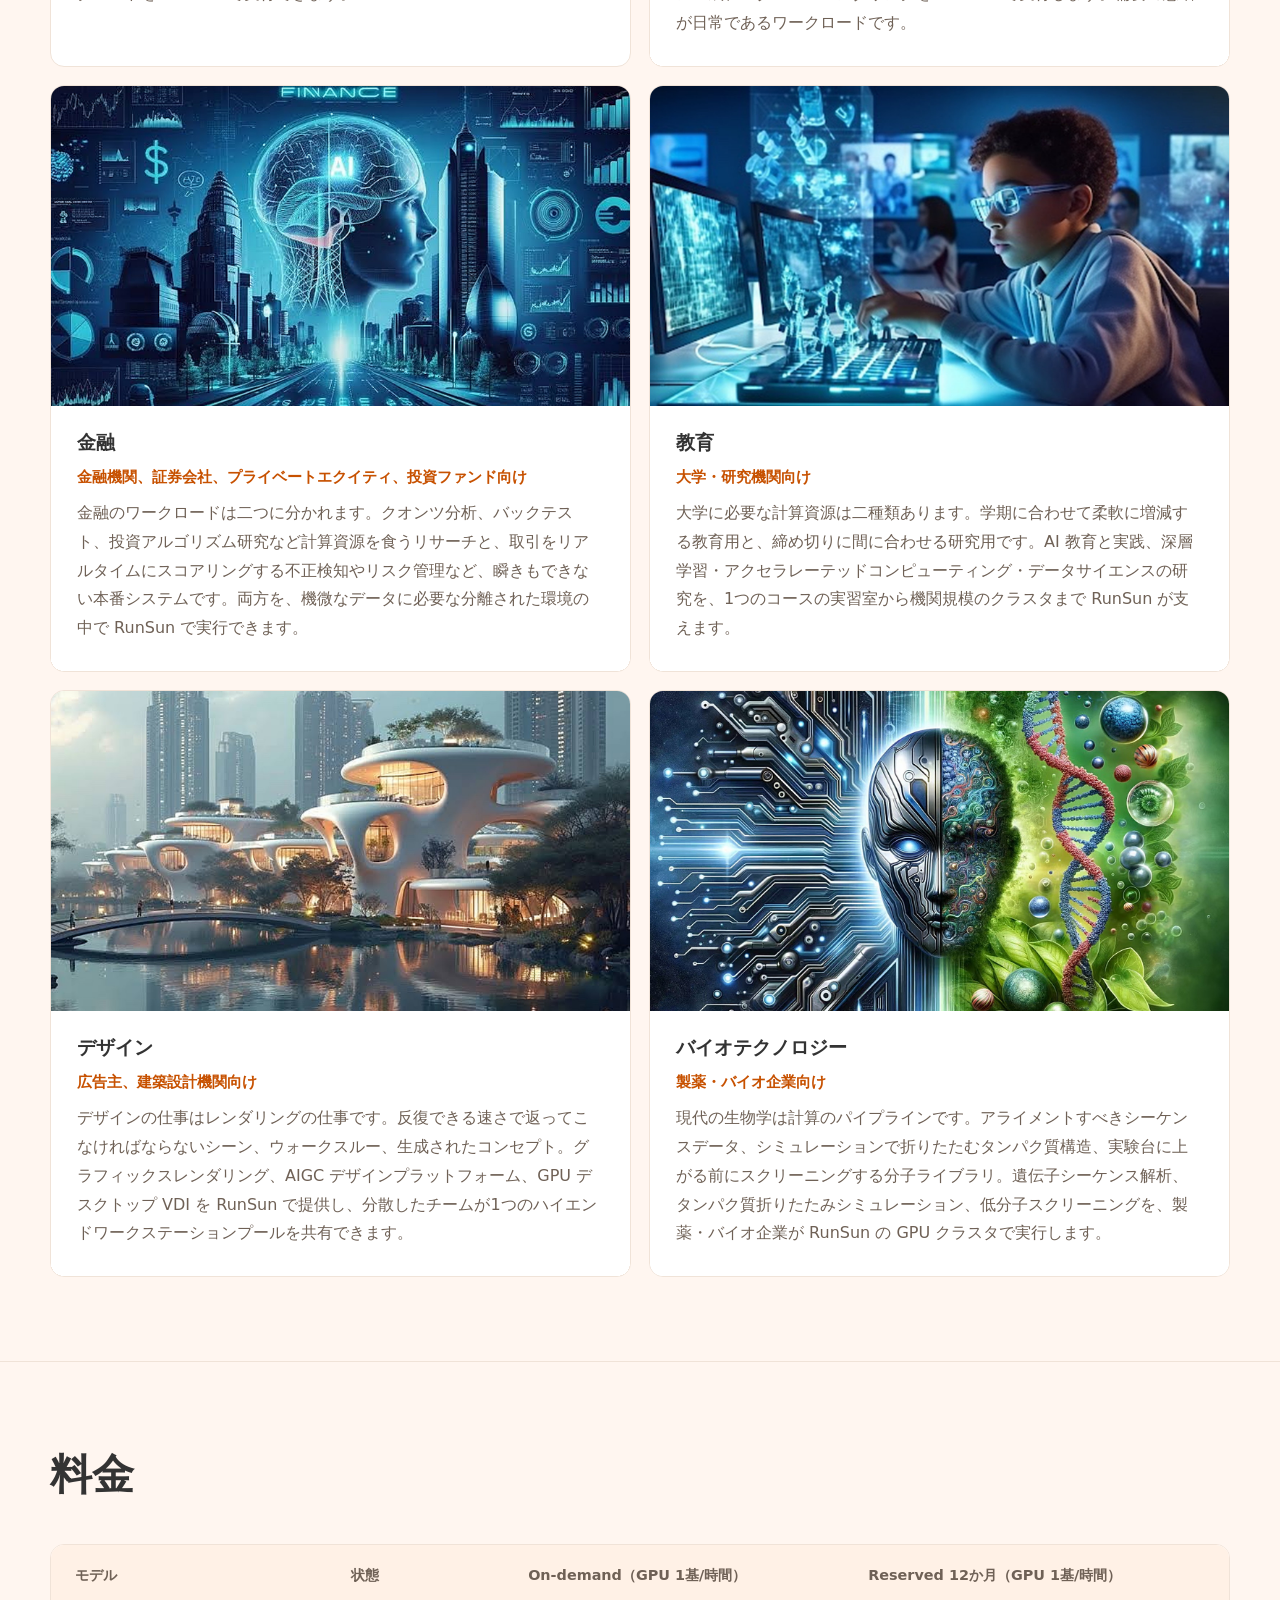
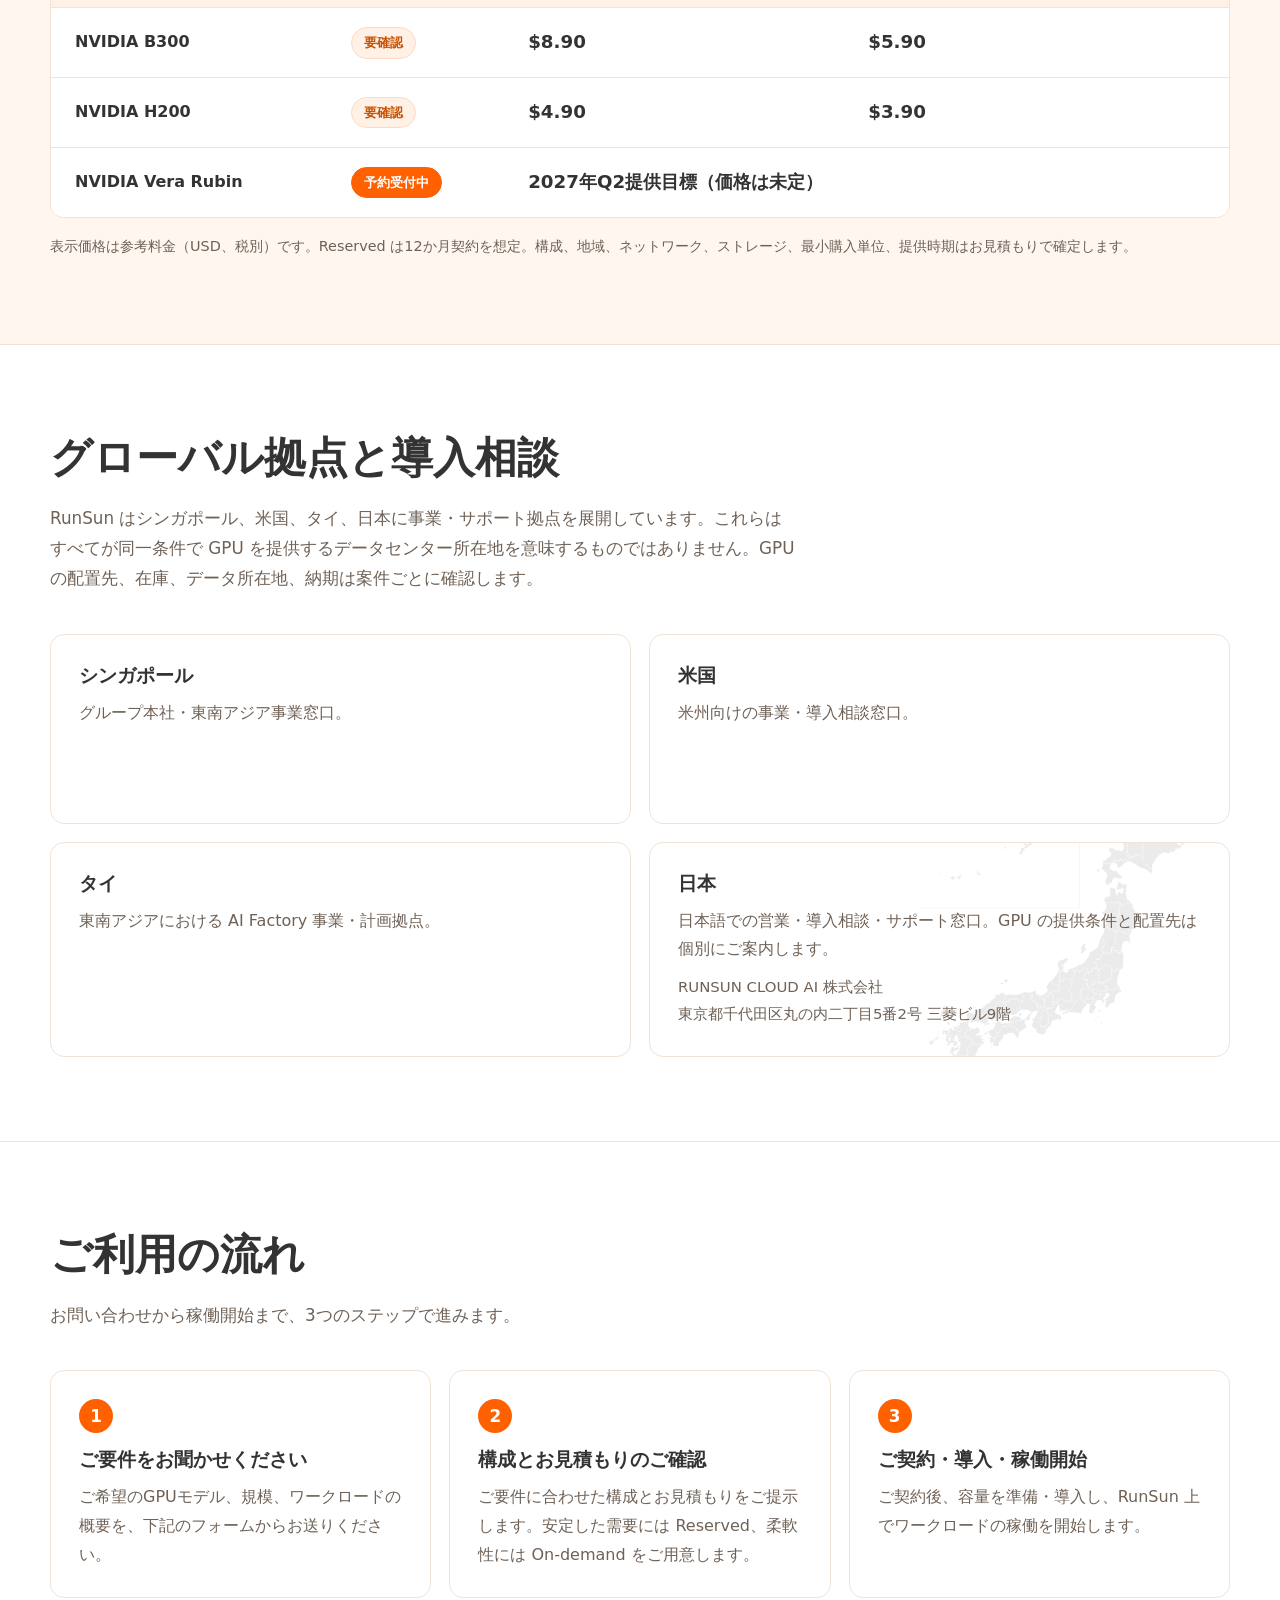
==== commit 0079a015: "Merge V3.3 into main: site-jp/index.html" ====
--- a/site-jp/index.html
+++ b/site-jp/index.html
@@ -4,7 +4,7 @@
   <meta charset="utf-8">
   <meta name="viewport" content="width=device-width, initial-scale=1">
   <title>RunSun | NVIDIA GPU クラウド・企業専用 AI Factory</title>
-  <meta name="description" content="RunSun は NVIDIA GPU Cloud、専用 GPU クラスタ、Proprietary AI Factory を提供。日本語での導入相談に対応し、B300・GB300・H200 等の構成と提供地域を個別にご案内します。">
+  <meta name="description" content="RunSun は NVIDIA GPU Cloud、専用 GPU クラスタ、Proprietary AI Factory を提供。日本語での導入相談に対応し、B300・H200 等の構成と提供地域を個別にご案内します。">
   <link rel="stylesheet" href="style.css">
   <script>
     /* Enable the motion layer only when the visitor has not asked for
@@ -541,7 +541,7 @@
             </thead>
             <tbody>
               <tr><th scope="row">NVIDIA B300</th><td class="status-cell"><span class="status-tag status-available">要確認</span></td><td>$8.90</td><td>$5.90</td></tr>
-              <tr><th scope="row">NVIDIA GB300 NVL72</th><td class="status-cell"><span class="status-tag status-available">要確認</span></td><td>$13.50 <small>（72 GPU ラック：$972/時）</small></td><td>$11.90 <small>（72 GPU ラック：$856.80/時）</small></td></tr><tr><th scope="row">NVIDIA H200</th><td class="status-cell"><span class="status-tag status-available">要確認</span></td><td>$4.90</td><td>$3.90</td></tr><tr><th scope="row">NVIDIA H100</th><td class="status-cell"><span class="status-tag status-available">要確認</span></td><td>$3.90</td><td>$2.90</td></tr>
+              <tr><th scope="row">NVIDIA H200</th><td class="status-cell"><span class="status-tag status-available">要確認</span></td><td>$4.90</td><td>$3.90</td></tr>
               <tr><th scope="row">NVIDIA Vera Rubin</th><td class="status-cell"><span class="status-tag status-reserve">予約受付中</span></td><td colspan="2">2027年Q2提供目標（価格は未定）</td></tr>
             </tbody>
           </table>
